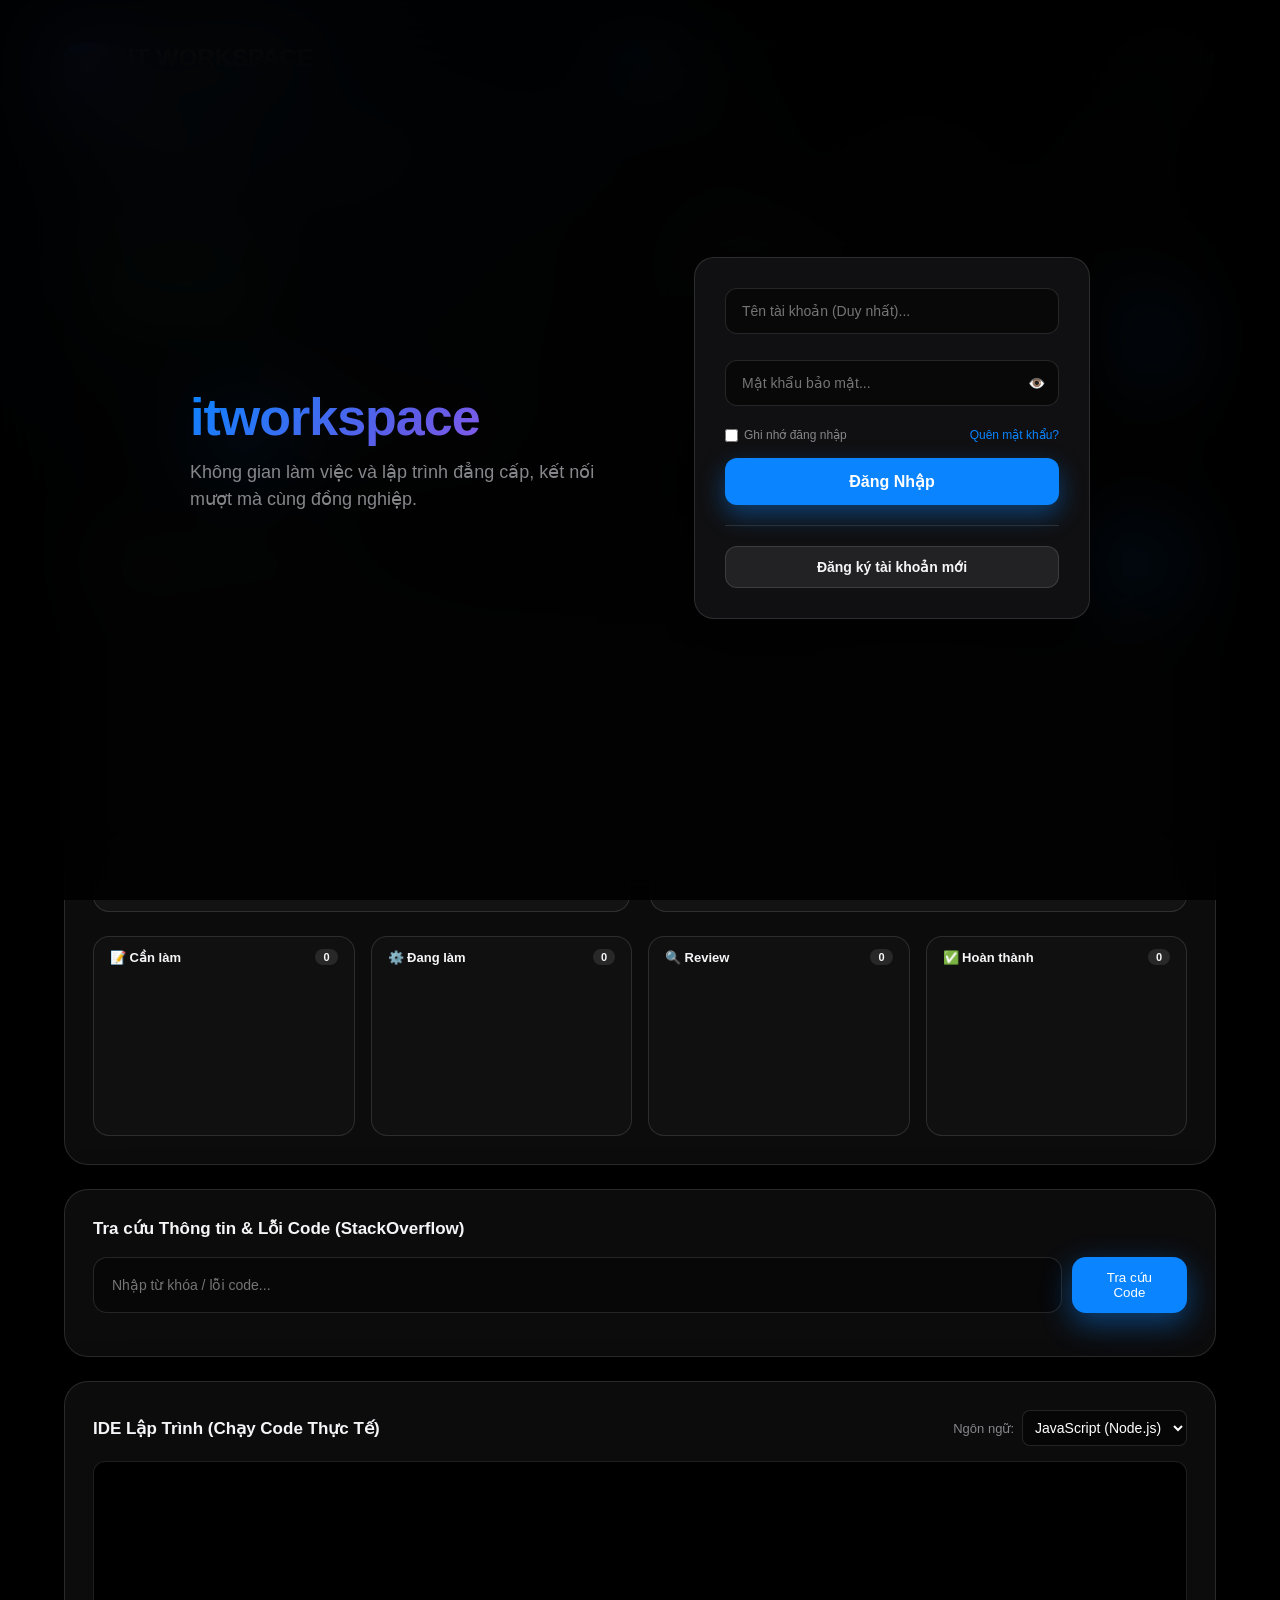
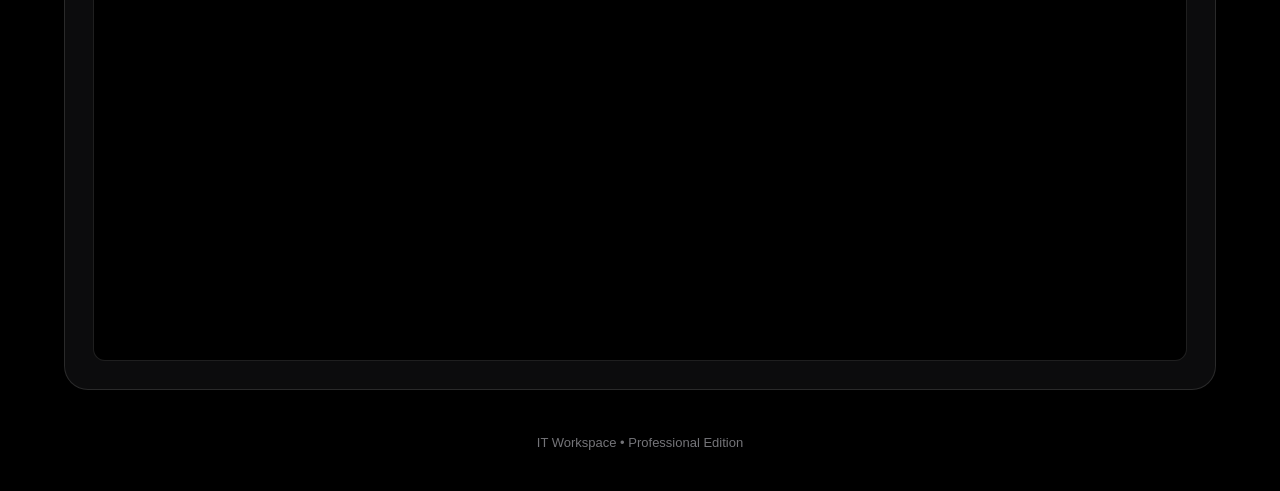
==== index.html @ 7660c0b0 "Add files via upload" ====
<!doctype html>
<html lang="vi">
  <head>
    <meta charset="UTF-8" />
    <meta name="viewport" content="width=device-width, initial-scale=1.0" />
    <title>IT Workspace | Professional Edition</title>
    <link rel="stylesheet" href="styles.css" />
  </head>
  <body id="pageBody">
    <!-- KHUNG THÔNG BÁO TOAST (TOÀN CỤC) -->
    <div id="toastContainer" class="toast-container"></div>

    <!-- MÀN HÌNH ĐĂNG NHẬP / ĐĂNG KÝ CHUYÊN NGHIỆP -->
    <div id="loginOverlay" class="login-overlay">
      <div class="fb-login-wrapper">
        <div class="fb-left-intro">
          <h1 class="fb-logo-text">itworkspace</h1>
          <p class="fb-intro-desc">
            Không gian làm việc và lập trình đẳng cấp, kết nối mượt mà cùng đồng
            nghiệp.
          </p>
        </div>

        <div class="fb-card card" id="authBox">
          <h2
            id="authTitle"
            style="
              text-align: center;
              margin-bottom: 20px;
              font-weight: 700;
              display: none;
            "
          >
            ĐĂNG KÝ TÀI KHOẢN MỚI
          </h2>

          <form
            onsubmit="
              event.preventDefault();
              handleAuth();
            "
          >
            <input
              type="text"
              id="authUsername"
              placeholder="Tên tài khoản (Duy nhất)..."
              class="fb-input"
              autocomplete="username"
              style="margin-bottom: 4px"
              oninput="validateAuthForm()"
              required
            />
            <div class="field-error" id="usernameError"></div>

            <div style="position: relative; margin-top: 8px">
              <input
                type="password"
                id="authPassword"
                placeholder="Mật khẩu bảo mật..."
                class="fb-input"
                autocomplete="current-password"
                oninput="validateAuthForm()"
                required
              />
              <span
                class="pw-toggle"
                id="pwToggleIcon"
                onclick="togglePasswordVisibility()"
                >👁️</span
              >
            </div>
            <div class="field-error" id="passwordError"></div>

            <div
              style="
                display: flex;
                justify-content: space-between;
                align-items: center;
                margin: 8px 0 16px;
                font-size: 12px;
              "
            >
              <label
                style="
                  display: flex;
                  align-items: center;
                  gap: 6px;
                  cursor: pointer;
                  color: var(--text-muted);
                "
              >
                <input
                  type="checkbox"
                  id="rememberMeCheckbox"
                  style="width: auto"
                />
                Ghi nhớ đăng nhập
              </label>
              <a
                href="#"
                onclick="
                  handleForgotPassword();
                  return false;
                "
                style="color: var(--accent); text-decoration: none"
                >Quên mật khẩu?</a
              >
            </div>

            <button
              type="submit"
              class="fb-btn-submit ripple-btn"
              id="authBtn"
              onclick="createRipple(event)"
            >
              <span id="authBtnText">Đăng Nhập</span>
              <span
                id="authBtnSpinner"
                class="btn-spinner"
                style="display: none"
              ></span>
            </button>
          </form>

          <p
            id="authError"
            style="
              color: #ff453a;
              font-size: 13px;
              text-align: center;
              margin-top: 12px;
              font-weight: 500;
              display: none;
            "
          ></p>

          <div class="fb-divider"></div>

          <div style="text-align: center">
            <button
              class="fb-btn-create"
              id="authSwitchBtn"
              type="button"
              onclick="toggleAuthMode()"
            >
              Đăng ký tài khoản mới
            </button>
          </div>
        </div>
      </div>
    </div>

    <div class="bg-glow glow-1"></div>
    <div class="bg-glow glow-2"></div>

    <div class="wrap">
      <header>
        <div class="brand">
          <div class="logo-icon"><span class="dot"></span></div>
          <div>
            <h1>IT WORKSPACE</h1>
            <span class="sub">Professional Suite</span>
          </div>
        </div>

        <!-- WIDGET HIỂN THỊ TÀI KHOẢN & AVATAR ĐỒNG BỘ -->
        <div class="user-account-widget" id="userAccountWidget">
          <div class="account-widget-trigger" onclick="toggleAccountDropdown()">
            <div id="headerAvatarDisplay" class="fb-header-avatar">👤</div>
            <div style="text-align: left">
              <div class="account-name-row" id="displayAccountName">
                <span>👤 --</span>
                <span class="online-dot" title="Đang hoạt động"></span>
              </div>
              <div
                style="font-size: 11px; color: #30d158"
                id="displayUsageTime"
              >
                ⏱️ Tổng: 0 phút
              </div>
            </div>
            <span class="dropdown-arrow">▾</span>
          </div>

          <div class="account-dropdown" id="accountDropdown">
            <button
              class="dropdown-item"
              type="button"
              onclick="triggerHeaderAvatarChange()"
            >
              🖼️ Đổi ảnh đại diện
            </button>
            <button
              class="dropdown-item logout"
              type="button"
              onclick="switchAccount()"
            >
              🚪 Đăng xuất
            </button>
          </div>

          <input
            type="file"
            id="headerAvatarInput"
            accept="image/*"
            style="display: none"
            onchange="handleAvatarFileSelected(event, 'header')"
          />
        </div>

        <!-- MODAL CẮT ẢNH ĐẠI DIỆN (Section 5) -->
        <div class="modal-overlay" id="avatarCropOverlay">
          <div
            class="card modal-box"
            style="max-width: 360px; text-align: center"
          >
            <div class="modal-header">
              <h2>✂️ Cắt ảnh đại diện</h2>
              <span class="modal-close" onclick="closeAvatarCropper()">✕</span>
            </div>
            <div class="crop-container" id="cropContainer">
              <img id="cropImage" alt="crop preview" draggable="false" />
            </div>
            <div style="margin: 16px 0">
              <label class="field-label">🔍 Thu phóng</label>
              <input
                type="range"
                id="cropZoomRange"
                min="100"
                max="300"
                value="100"
                oninput="updateCropTransform()"
              />
            </div>
            <div style="display: flex; gap: 10px">
              <button class="btn-primary" onclick="saveCroppedAvatar()">
                Lưu ảnh đại diện
              </button>
              <button class="btn-secondary" onclick="closeAvatarCropper()">
                Hủy
              </button>
            </div>
          </div>
        </div>

        <div class="clock" style="text-align: right">
          <div class="time" id="clockTime">--:--:--</div>
          <div class="date" id="clockDate">--</div>
        </div>
      </header>

      <nav class="nav-container">
        <div class="pill-indicator"></div>
        <button class="tab-btn active" data-tab="it">💻 Lập Trình & IDE</button>
        <button class="tab-btn" data-tab="cs">📚 Học Tập CS</button>
        <button class="tab-btn" data-tab="entertainment">
          🎵 Spotify & Giải Trí
        </button>
        <button class="tab-btn" data-tab="tools">🛠️ Tiện Ích</button>
        <button class="tab-btn" data-tab="chat">💬 Messenger</button>
        <button class="tab-btn" data-tab="settings">⚙️ Cài Đặt</button>
      </nav>

      <!-- TAB 1: LẬP TRÌNH & IDE -->
      <section class="panel active" id="panel-it">
        <div class="grid-2">
          <div class="card text-center">
            <h2>Đồng hồ Đếm ngược</h2>
            <div class="pomodoro-display" id="pomoTime">25:00</div>
            <div
              style="
                margin-bottom: 20px;
                display: flex;
                align-items: center;
                justify-content: center;
                gap: 10px;
              "
            >
              <label style="color: var(--text-muted); font-size: 14px"
                >Thời gian (phút):</label
              >
              <input
                type="number"
                id="pomoInput"
                value="25"
                min="1"
                max="120"
                onchange="applyPomoTime()"
                style="width: 70px; text-align: center"
              />
            </div>
            <div
              class="btn-group"
              style="justify-content: center; display: flex; gap: 10px"
            >
              <button class="btn-primary" onclick="startPomodoro()">
                Bắt đầu
              </button>
              <button class="btn-secondary" onclick="pausePomodoro()">
                Tạm dừng
              </button>
              <button class="btn-secondary" onclick="resetPomodoro()">
                Reset
              </button>
            </div>
          </div>

          <div class="card">
            <h2>Tạo Task nhanh</h2>
            <p
              style="
                font-size: 12px;
                color: var(--text-muted);
                margin-bottom: 12px;
              "
            >
              Gõ tên task rồi Enter để tạo nhanh. Bấm "Chi tiết" trên thẻ task ở
              bảng Kanban bên dưới để thêm mô tả, deadline, checklist, tag...
            </p>
            <div class="video-controls" style="margin-bottom: 0">
              <input
                type="text"
                id="todoInput"
                placeholder="Tên task mới rồi Enter..."
              />
              <button class="btn-primary" onclick="quickAddTask()">Tạo</button>
            </div>
          </div>
        </div>

        <!-- BẢNG QUẢN LÝ TASK / ĐỒ ÁN (KANBAN) -->
        <div class="card" id="taskBoardCard">
          <div
            style="
              display: flex;
              justify-content: space-between;
              align-items: center;
              flex-wrap: wrap;
              gap: 10px;
              margin-bottom: 20px;
            "
          >
            <h2 style="margin: 0">📋 Bảng Quản lý Task / Đồ án</h2>
            <button class="btn-primary" onclick="openTaskModal()">
              + Task Mới
            </button>
          </div>

          <!-- THỐNG KÊ NHANH -->
          <div class="task-stats-row" id="taskStatsRow"></div>

          <!-- BIỂU ĐỒ THỐNG KÊ -->
          <div class="task-charts-row">
            <div class="chart-box">
              <h3>Trạng thái Task</h3>
              <svg id="statusDonutChart" viewBox="0 0 160 160"></svg>
              <div id="donutLegend" class="chart-legend"></div>
            </div>
            <div class="chart-box">
              <h3>Task theo Độ ưu tiên</h3>
              <svg id="priorityBarChart" viewBox="0 0 260 160"></svg>
            </div>
          </div>

          <!-- 4 CỘT KANBAN -->
          <div class="kanban-board" id="kanbanBoard">
            <div class="kanban-column" data-status="todo">
              <div class="kanban-col-header">
                <span>📝 Cần làm</span>
                <span class="kanban-count" id="count-todo">0</span>
              </div>
              <div
                class="kanban-col-body"
                id="col-todo"
                ondragover="handleColDragOver(event)"
                ondrop="handleColDrop(event, 'todo')"
              ></div>
            </div>
            <div class="kanban-column" data-status="doing">
              <div class="kanban-col-header">
                <span>⚙️ Đang làm</span>
                <span class="kanban-count" id="count-doing">0</span>
              </div>
              <div
                class="kanban-col-body"
                id="col-doing"
                ondragover="handleColDragOver(event)"
                ondrop="handleColDrop(event, 'doing')"
              ></div>
            </div>
            <div class="kanban-column" data-status="review">
              <div class="kanban-col-header">
                <span>🔍 Review</span>
                <span class="kanban-count" id="count-review">0</span>
              </div>
              <div
                class="kanban-col-body"
                id="col-review"
                ondragover="handleColDragOver(event)"
                ondrop="handleColDrop(event, 'review')"
              ></div>
            </div>
            <div class="kanban-column" data-status="done">
              <div class="kanban-col-header">
                <span>✅ Hoàn thành</span>
                <span class="kanban-count" id="count-done">0</span>
              </div>
              <div
                class="kanban-col-body"
                id="col-done"
                ondragover="handleColDragOver(event)"
                ondrop="handleColDrop(event, 'done')"
              ></div>
            </div>
          </div>
        </div>

        <!-- MODAL TẠO / SỬA TASK -->
        <div class="modal-overlay" id="taskModalOverlay">
          <div class="card modal-box">
            <div class="modal-header">
              <h2 id="taskModalTitle">Task Mới</h2>
              <span class="modal-close" onclick="closeTaskModal()">✕</span>
            </div>
            <input type="hidden" id="taskFormId" />

            <div class="grid-2">
              <div>
                <label class="field-label">Tên task</label>
                <input
                  type="text"
                  id="taskFormName"
                  placeholder="Ví dụ: Làm giao diện Login"
                />
              </div>
              <div>
                <label class="field-label">Môn học</label>
                <input
                  type="text"
                  id="taskFormSubject"
                  placeholder="Ví dụ: Lập trình Web"
                />
              </div>
            </div>

            <label class="field-label" style="margin-top: 14px">Mô tả</label>
            <textarea
              id="taskFormDesc"
              style="height: 70px"
              placeholder="Mô tả ngắn gọn nội dung task..."
            ></textarea>

            <div class="grid-2" style="margin-top: 14px">
              <div>
                <label class="field-label">Deadline</label>
                <input type="datetime-local" id="taskFormDeadline" />
              </div>
              <div>
                <label class="field-label">Mức độ ưu tiên</label>
                <select id="taskFormPriority">
                  <option value="Low">🟢 Low</option>
                  <option value="Medium" selected>🟡 Medium</option>
                  <option value="High">🟠 High</option>
                  <option value="Critical">🔴 Critical</option>
                </select>
              </div>
            </div>

            <div class="grid-2" style="margin-top: 14px">
              <div>
                <label class="field-label">Màu riêng</label>
                <input
                  type="color"
                  id="taskFormColor"
                  value="#0a84ff"
                  style="height: 45px; padding: 4px; cursor: pointer"
                />
              </div>
              <div>
                <label class="field-label">Icon riêng</label>
                <input
                  type="text"
                  id="taskFormIcon"
                  placeholder="Emoji, ví dụ 💻"
                  maxlength="4"
                  value="📌"
                />
              </div>
            </div>

            <label class="field-label" style="margin-top: 14px; display: block"
              >Tag</label
            >
            <div class="tag-picker" id="tagPicker">
              <label><input type="checkbox" value="HTML" /> HTML</label>
              <label><input type="checkbox" value="CSS" /> CSS</label>
              <label
                ><input type="checkbox" value="JavaScript" /> JavaScript</label
              >
              <label><input type="checkbox" value="C++" /> C++</label>
              <label><input type="checkbox" value="Python" /> Python</label>
              <label><input type="checkbox" value="Java" /> Java</label>
              <label><input type="checkbox" value="SQL" /> SQL</label>
              <label><input type="checkbox" value="AI" /> AI</label>
              <label><input type="checkbox" value="Web" /> Web</label>
              <label><input type="checkbox" value="Backend" /> Backend</label>
              <label><input type="checkbox" value="Frontend" /> Frontend</label>
              <label><input type="checkbox" value="Database" /> Database</label>
            </div>

            <label class="field-label" style="margin-top: 14px; display: block"
              >Checklist</label
            >
            <div class="video-controls" style="margin-bottom: 8px">
              <input
                type="text"
                id="checklistItemInput"
                placeholder="Thêm mục checklist rồi Enter..."
                onkeydown="
                  if (event.key === 'Enter') {
                    event.preventDefault();
                    addChecklistItemToForm();
                  }
                "
              />
              <button
                type="button"
                class="btn-secondary"
                onclick="addChecklistItemToForm()"
              >
                Thêm
              </button>
            </div>
            <ul class="checklist-list" id="taskFormChecklist"></ul>

            <div class="grid-2" style="margin-top: 14px">
              <div>
                <label class="field-label">Link GitHub</label>
                <input
                  type="text"
                  id="taskFormGithub"
                  placeholder="https://github.com/..."
                />
              </div>
              <div>
                <label class="field-label">Link Figma</label>
                <input
                  type="text"
                  id="taskFormFigma"
                  placeholder="https://figma.com/..."
                />
              </div>
            </div>

            <label class="field-label" style="margin-top: 14px"
              >Link Docs</label
            >
            <input
              type="text"
              id="taskFormDocs"
              placeholder="https://docs.google.com/..."
            />

            <label class="field-label" style="margin-top: 14px">Ghi chú</label>
            <textarea
              id="taskFormNotes"
              style="height: 60px"
              placeholder="Ghi chú thêm..."
            ></textarea>

            <div style="display: flex; gap: 10px; margin-top: 20px">
              <button class="btn-primary" onclick="saveTaskFromModal()">
                Lưu Task
              </button>
              <button class="btn-secondary" onclick="closeTaskModal()">
                Hủy
              </button>
            </div>
          </div>
        </div>

        <!-- MODAL CHI TIẾT TASK -->
        <div class="modal-overlay" id="taskDetailOverlay">
          <div class="card modal-box" id="taskDetailBox"></div>
        </div>

        <div class="card">
          <h2>Tra cứu Thông tin & Lỗi Code (StackOverflow)</h2>
          <div class="video-controls">
            <input
              type="text"
              id="devInput"
              placeholder="Nhập từ khóa / lỗi code..."
            />
            <button class="btn-primary" onclick="searchDev()">
              Tra cứu Code
            </button>
          </div>
          <div
            id="codeResult"
            class="dict-result"
            style="display: none; max-height: 350px; overflow-y: auto"
          ></div>
        </div>

        <div class="card">
          <div
            style="
              display: flex;
              justify-content: space-between;
              align-items: center;
              margin-bottom: 15px;
              flex-wrap: wrap;
              gap: 10px;
            "
          >
            <h2 style="margin: 0">IDE Lập Trình (Chạy Code Thực Tế)</h2>
            <div style="display: flex; gap: 8px; align-items: center">
              <label style="font-size: 13px; color: var(--text-muted)"
                >Ngôn ngữ:</label
              >
              <select
                id="langSelect"
                onchange="switchCompilerLanguage()"
                style="
                  width: auto;
                  background: rgba(0, 0, 0, 0.5);
                  padding: 8px;
                  border-radius: 8px;
                  color: white;
                  border: 1px solid var(--apple-glass-border);
                "
              >
                <option value="cpp">C++</option>
                <option value="python">Python</option>
                <option value="java">Java</option>
                <option value="nodejs" selected>JavaScript (Node.js)</option>
              </select>
            </div>
          </div>

          <div
            style="
              border-radius: 12px;
              overflow: hidden;
              border: 1px solid var(--apple-glass-border);
              height: 500px;
              background: #000;
            "
          >
            <iframe
              id="compilerIframe"
              src="https://onecompiler.com/embed/nodejs?theme=dark"
              width="100%"
              height="100%"
              frameborder="0"
            ></iframe>
          </div>
        </div>
      </section>

      <!-- TAB MỚI: HỌC TẬP CS (Section 2-3 của prompt) -->
      <section class="panel" id="panel-cs">
        <div class="card">
          <h2>📚 Học Tập Computer Science</h2>
          <p
            style="
              font-size: 12px;
              color: var(--text-muted);
              margin-bottom: 16px;
            "
          >
            Chọn một môn học bên dưới. Môn <b>Đại số tuyến tính</b> đã có đầy đủ
            lý thuyết, công thức, ví dụ, bài tập và máy tính tương tác; các môn
            còn lại đang được xây dựng dần trong các bản cập nhật tiếp theo.
          </p>
          <div class="cs-subject-grid">
            <div
              class="cs-subject-card active"
              data-subject="linalg"
              onclick="switchCsSubject('linalg')"
            >
              <div class="cs-subject-icon">📐</div>
              <div class="cs-subject-name">Đại số tuyến tính</div>
              <div class="cs-subject-status ready">✅ Đã có nội dung</div>
            </div>
            <div
              class="cs-subject-card"
              data-subject="dsa"
              onclick="switchCsSubject('dsa')"
            >
              <div class="cs-subject-icon">🌳</div>
              <div class="cs-subject-name">
                Cấu trúc dữ liệu &amp; Giải thuật
              </div>
              <div class="cs-subject-status">✅ Đã có nội dung</div>
            </div>
            <div
              class="cs-subject-card"
              data-subject="web"
              onclick="switchCsSubject('web')"
            >
              <div class="cs-subject-icon">🌐</div>
              <div class="cs-subject-name">Ứng dụng Web</div>
              <div class="cs-subject-status">✅ Đã có nội dung</div>
            </div>
            <div
              class="cs-subject-card"
              data-subject="network"
              onclick="switchCsSubject('network')"
            >
              <div class="cs-subject-icon">📡</div>
              <div class="cs-subject-name">Mạng máy tính</div>
              <div class="cs-subject-status">✅ Đã có nội dung</div>
            </div>
            <div
              class="cs-subject-card"
              data-subject="database"
              onclick="switchCsSubject('database')"
            >
              <div class="cs-subject-icon">🗄️</div>
              <div class="cs-subject-name">Cơ sở dữ liệu</div>
              <div class="cs-subject-status">🔜 Sắp ra mắt</div>
            </div>
            <div
              class="cs-subject-card"
              data-subject="oop"
              onclick="switchCsSubject('oop')"
            >
              <div class="cs-subject-icon">🧩</div>
              <div class="cs-subject-name">Lập trình hướng đối tượng</div>
              <div class="cs-subject-status">🔜 Sắp ra mắt</div>
            </div>
            <div
              class="cs-subject-card"
              data-subject="discrete"
              onclick="switchCsSubject('discrete')"
            >
              <div class="cs-subject-icon">🔢</div>
              <div class="cs-subject-name">Toán rời rạc</div>
              <div class="cs-subject-status">🔜 Sắp ra mắt</div>
            </div>
            <div
              class="cs-subject-card"
              data-subject="os"
              onclick="switchCsSubject('os')"
            >
              <div class="cs-subject-icon">🖥️</div>
              <div class="cs-subject-name">Hệ điều hành</div>
              <div class="cs-subject-status">🔜 Sắp ra mắt</div>
            </div>
            <div
              class="cs-subject-card"
              data-subject="architecture"
              onclick="switchCsSubject('architecture')"
            >
              <div class="cs-subject-icon">⚙️</div>
              <div class="cs-subject-name">Kiến trúc máy tính</div>
              <div class="cs-subject-status">🔜 Sắp ra mắt</div>
            </div>
            <div
              class="cs-subject-card"
              data-subject="ai"
              onclick="switchCsSubject('ai')"
            >
              <div class="cs-subject-icon">🤖</div>
              <div class="cs-subject-name">Trí tuệ nhân tạo</div>
              <div class="cs-subject-status">🔜 Sắp ra mắt</div>
            </div>
          </div>
        </div>

        <!-- ================= ĐẠI SỐ TUYẾN TÍNH (đầy đủ nội dung) ================= -->
        <div id="cs-linalg" class="cs-subject-panel active">
          <div class="card">
            <h2>📐 Đại số tuyến tính — Lý thuyết &amp; Bài tập</h2>

            <details class="cs-topic" open>
              <summary>1️⃣ Ma trận (Matrix)</summary>
              <div class="cs-topic-body">
                <p>
                  <b>Lý thuyết:</b> Ma trận là một bảng số chữ nhật gồm m dòng
                  và n cột, ký hiệu A = [aᵢⱼ] kích thước m×n. Các loại đặc biệt:
                  ma trận vuông (m=n), ma trận không, ma trận đơn vị I (đường
                  chéo chính là 1, còn lại 0), ma trận chuyển vị Aᵀ (đổi dòng
                  thành cột).
                </p>
                <p>
                  <b>Công thức:</b> <span class="cs-formula">(Aᵀ)ᵢⱼ = Aⱼᵢ</span>
                </p>
                <p>
                  <b>Ví dụ minh họa:</b> Với A =
                  <span class="cs-formula">[[1,2,3],[4,5,6]]</span> (2×3), ta có
                  Aᵀ = <span class="cs-formula">[[1,4],[2,5],[3,6]]</span>
                  (3×2).
                </p>
                <p>
                  <b>Bài tập mẫu:</b> Tìm chuyển vị của B = [[2,0],[1,3],[5,7]].
                </p>
                <details class="cs-answer">
                  <summary>Xem đáp án</summary>
                  <p>Bᵀ = [[2,1,5],[0,3,7]]</p>
                </details>
                <p><b>Bài tập tự luyện:</b></p>
                <p>
                  1. Cho ma trận C = [[3,1],[2,4]]. Tìm Cᵀ và cho biết C có phải
                  ma trận vuông không?
                </p>
                <p>
                  2. Cho D = [[1,2],[3,4],[5,6]] (3×2). Tìm Dᵀ và cho biết kích
                  thước của Dᵀ.
                </p>
                <p>
                  3. Tính A + Aᵀ với A = [[2,3],[1,4]]. Ma trận kết quả có tính
                  chất đối xứng không?
                </p>
              </div>
            </details>

            <details class="cs-topic">
              <summary>2️⃣ Định thức (Determinant)</summary>
              <div class="cs-topic-body">
                <p>
                  <b>Lý thuyết:</b> Định thức chỉ tồn tại với ma trận vuông, cho
                  biết ma trận có khả nghịch hay không (det ≠ 0 thì khả nghịch).
                </p>
                <p>
                  <b>Công thức 2×2:</b>
                  <span class="cs-formula">det([[a,b],[c,d]]) = ad − bc</span>
                </p>
                <p>
                  <b>Công thức 3×3 (Quy tắc Sarrus):</b>
                  <span class="cs-formula"
                    >det = a(ei − fh) − b(di − fg) + c(dh − eg)</span
                  >
                  với ma trận [[a,b,c],[d,e,f],[g,h,i]]
                </p>
                <p>
                  <b>Ví dụ minh họa:</b> A = [[2,1],[3,4]] ⟹ det(A) = 2×4 − 1×3
                  = 5.
                </p>
                <p><b>Bài tập mẫu:</b> Tính det([[1,2],[3,4]]).</p>
                <details class="cs-answer">
                  <summary>Xem đáp án</summary>
                  <p>det = 1×4 − 2×3 = −2</p>
                </details>
                <p><b>Bài tập tự luyện:</b></p>
                <p>
                  1. Tính det([[2,0,1],[1,3,2],[0,1,4]]) bằng quy tắc Sarrus
                  (hoặc dùng máy tính bên dưới để kiểm tra kết quả).
                </p>
                <p>
                  2. Tính det([[5,2],[3,1]]) và cho biết ma trận này có khả
                  nghịch không.
                </p>
                <p>
                  3. Tính det([[1,0,0],[0,2,0],[0,0,3]]) — có nhận xét gì về
                  định thức của ma trận đường chéo?
                </p>
              </div>
            </details>

            <details class="cs-topic">
              <summary>3️⃣ Ma trận nghịch đảo (Inverse Matrix)</summary>
              <div class="cs-topic-body">
                <p>
                  <b>Lý thuyết:</b> Ma trận vuông A khả nghịch khi det(A) ≠ 0.
                  Ma trận nghịch đảo A⁻¹ thỏa A×A⁻¹ = I.
                </p>
                <p>
                  <b>Công thức 2×2:</b>
                  <span class="cs-formula"
                    >A⁻¹ = 1/det(A) × [[d,−b],[−c,a]]</span
                  >
                  với A = [[a,b],[c,d]]
                </p>
                <p>
                  <b>Ví dụ minh họa:</b> A = [[2,1],[1,1]] có det = 1 ⟹ A⁻¹ =
                  [[1,−1],[−1,2]].
                </p>
                <p><b>Bài tập mẫu:</b> Tìm nghịch đảo của [[3,2],[1,1]].</p>
                <details class="cs-answer">
                  <summary>Xem đáp án</summary>
                  <p>det = 1 ⟹ Nghịch đảo = [[1,−2],[−1,3]]</p>
                </details>
                <p><b>Bài tập tự luyện:</b></p>
                <p>
                  1. Tìm ma trận nghịch đảo của [[4,7],[2,6]] và kiểm tra lại
                  bằng máy tính bên dưới.
                </p>
                <p>2. Ma trận [[2,4],[1,2]] có nghịch đảo không? Vì sao?</p>
                <p>
                  3. Tìm nghịch đảo của ma trận đơn vị I = [[1,0],[0,1]]. Kết
                  quả có gì đặc biệt?
                </p>
              </div>
            </details>

            <details class="cs-topic">
              <summary>4️⃣ Hệ phương trình tuyến tính</summary>
              <div class="cs-topic-body">
                <p>
                  <b>Lý thuyết:</b> Hệ phương trình tuyến tính có thể viết dưới
                  dạng ma trận Ax = b. Giải bằng phương pháp khử Gauss (đưa về
                  dạng tam giác trên) hoặc quy tắc Cramer (dùng định thức, chỉ
                  áp dụng khi det(A) ≠ 0).
                </p>
                <p>
                  <b>Công thức Cramer:</b>
                  <span class="cs-formula">xᵢ = det(Aᵢ) / det(A)</span>, với Aᵢ
                  là A thay cột i bằng b.
                </p>
                <p>
                  <b>Ví dụ minh họa:</b> Hệ 2x + y = 5 và x + 3y = 10 ⟹ A =
                  [[2,1],[1,3]], b = [5,10]. Giải Gauss cho x = 1, y = 3.
                </p>
                <p><b>Bài tập mẫu:</b> Giải hệ: x + y = 4 và 2x − y = 2.</p>
                <details class="cs-answer">
                  <summary>Xem đáp án</summary>
                  <p>Cộng 2 phương trình: 3x = 6 ⟹ x = 2, y = 2</p>
                </details>
                <p><b>Bài tập tự luyện:</b></p>
                <p>
                  1. Giải hệ 3 ẩn: x+y+z=6, 2y+5z=−4, 2x+5y−z=27 bằng máy tính
                  "Giải Ax=b" bên dưới.
                </p>
                <p>
                  2. Giải hệ: 3x + 2y = 12 và x − y = 1 bằng phương pháp thế
                  hoặc khử Gauss.
                </p>
                <p>
                  3. Hệ x + y = 2 và 2x + 2y = 4 có bao nhiêu nghiệm? Giải thích
                  vì sao (gợi ý: 2 phương trình có tỉ lệ với nhau).
                </p>
              </div>
            </details>

            <details class="cs-topic">
              <summary>5️⃣ Vector</summary>
              <div class="cs-topic-body">
                <p>
                  <b>Lý thuyết:</b> Vector là đại lượng có hướng và độ lớn, biểu
                  diễn dưới dạng bộ số (v₁, v₂, ..., vₙ).
                </p>
                <p>
                  <b>Công thức độ dài:</b>
                  <span class="cs-formula">|v| = √(v₁² + v₂² + ... + vₙ²)</span
                  ><br />
                  <b>Tích vô hướng:</b>
                  <span class="cs-formula">u·v = u₁v₁ + u₂v₂ + ... + uₙvₙ</span>
                </p>
                <p>
                  <b>Ví dụ minh họa:</b> v = (3, 4) ⟹ |v| = √(9+16) = 5. Với u =
                  (1,2), v = (3,4) ⟹ u·v = 1×3 + 2×4 = 11.
                </p>
                <p><b>Bài tập mẫu:</b> Tính độ dài của vector (6, 8).</p>
                <details class="cs-answer">
                  <summary>Xem đáp án</summary>
                  <p>√(36+64) = √100 = 10</p>
                </details>
                <p><b>Bài tập tự luyện:</b></p>
                <p>
                  1. Tính tích vô hướng của u=(2,−1,3) và v=(4,0,−2). Hai vector
                  này có vuông góc không?
                </p>
                <p>2. Tính độ dài của vector v=(1,2,2).</p>
                <p>
                  3. Cho a=(3,4) và b=(1,2). Tính a+b, a−b và độ dài của mỗi
                  vector.
                </p>
              </div>
            </details>

            <details class="cs-topic">
              <summary>6️⃣ Không gian vector (Vector Space)</summary>
              <div class="cs-topic-body">
                <p>
                  <b>Lý thuyết:</b> Không gian vector V là tập hợp các vector
                  đóng kín với phép cộng và phép nhân vô hướng, thỏa 8 tiên đề
                  (giao hoán, kết hợp, phần tử trung hòa, phần tử đối, phân
                  phối...). Một <b>cơ sở (basis)</b> là tập vector độc lập tuyến
                  tính sinh ra toàn bộ không gian; số vector trong cơ sở là
                  <b>số chiều (dimension)</b>.
                </p>
                <p>
                  <b>Ví dụ minh họa:</b> Không gian R² có cơ sở chuẩn {(1,0),
                  (0,1)} ⟹ dim(R²) = 2. Mọi vector (x,y) đều viết được thành
                  x(1,0) + y(0,1).
                </p>
                <p>
                  <b>Bài tập mẫu:</b> Cơ sở chuẩn của R³ gồm những vector nào?
                </p>
                <details class="cs-answer">
                  <summary>Xem đáp án</summary>
                  <p>{(1,0,0), (0,1,0), (0,0,1)} — dim(R³) = 3</p>
                </details>
                <p><b>Bài tập tự luyện:</b></p>
                <p>
                  1. Hai vector (1,2) và (2,4) có độc lập tuyến tính không? Vì
                  sao?
                </p>
                <p>
                  2. Ba vector (1,0), (0,1), (1,1) trong R² — có phải là một cơ
                  sở không? Vì sao?
                </p>
                <p>
                  3. Không gian sinh bởi vector (2,4,6) và (1,2,3) có số chiều
                  bằng bao nhiêu?
                </p>
              </div>
            </details>

            <details class="cs-topic">
              <summary>7️⃣ Trị riêng (Eigenvalues)</summary>
              <div class="cs-topic-body">
                <p>
                  <b>Lý thuyết:</b> Trị riêng λ của ma trận vuông A thỏa phương
                  trình đặc trưng det(A − λI) = 0.
                </p>
                <p>
                  <b>Công thức 2×2:</b> Với A=[[a,b],[c,d]], phương trình đặc
                  trưng là
                  <span class="cs-formula">λ² − (a+d)λ + (ad−bc) = 0</span>.
                </p>
                <p>
                  <b>Ví dụ minh họa:</b> A = [[4,1],[2,3]] ⟹ λ² − 7λ + 10 = 0 ⟹
                  λ = 5 hoặc λ = 2.
                </p>
                <p><b>Bài tập mẫu:</b> Tìm trị riêng của [[2,0],[0,3]].</p>
                <details class="cs-answer">
                  <summary>Xem đáp án</summary>
                  <p>Ma trận đường chéo ⟹ λ₁ = 2, λ₂ = 3</p>
                </details>
                <p><b>Bài tập tự luyện:</b></p>
                <p>1. Tìm trị riêng của [[1,2],[2,1]].</p>
                <p>
                  2. Tìm trị riêng của [[3,0],[0,5]] và giải thích vì sao ma
                  trận đường chéo luôn có trị riêng là các phần tử trên đường
                  chéo.
                </p>
                <p>3. Tìm trị riêng của [[0,1],[−2,−3]].</p>
              </div>
            </details>

            <details class="cs-topic">
              <summary>8️⃣ Vector riêng (Eigenvectors)</summary>
              <div class="cs-topic-body">
                <p>
                  <b>Lý thuyết:</b> Ứng với mỗi trị riêng λ, vector riêng v
                  (v≠0) thỏa (A − λI)v = 0.
                </p>
                <p>
                  <b>Ví dụ minh họa:</b> Với A=[[4,1],[2,3]], λ=5 ⟹ (A−5I)v=0 ⟹
                  [[−1,1],[2,−2]]v=0 ⟹ v = (1,1) (hoặc bội số).
                </p>
                <p>
                  <b>Bài tập mẫu:</b> Với A=[[4,1],[2,3]], λ=2, tìm vector riêng
                  tương ứng.
                </p>
                <details class="cs-answer">
                  <summary>Xem đáp án</summary>
                  <p>(A−2I)v=0 ⟹ [[2,1],[2,1]]v=0 ⟹ v = (1,−2)</p>
                </details>
                <p><b>Bài tập tự luyện:</b></p>
                <p>1. Tìm vector riêng của [[2,0],[0,3]] ứng với λ=2 và λ=3.</p>
                <p>
                  2. Với A=[[1,2],[2,1]] và λ=3 (đã tìm ở bài trị riêng), tìm
                  vector riêng tương ứng.
                </p>
                <p>
                  3. Vì sao vector riêng luôn có thể nhân với một hằng số bất kỳ
                  mà vẫn là vector riêng hợp lệ?
                </p>
              </div>
            </details>
          </div>

          <!-- MÁY TÍNH ĐẠI SỐ TUYẾN TÍNH -->
          <div class="card">
            <h2>🧮 Máy Tính Đại Số Tuyến Tính</h2>
            <div class="linalg-op-tabs">
              <button
                class="linalg-op-btn active"
                data-op="add"
                onclick="switchLinalgOp('add')"
              >
                A + B
              </button>
              <button
                class="linalg-op-btn"
                data-op="sub"
                onclick="switchLinalgOp('sub')"
              >
                A − B
              </button>
              <button
                class="linalg-op-btn"
                data-op="mul"
                onclick="switchLinalgOp('mul')"
              >
                A × B
              </button>
              <button
                class="linalg-op-btn"
                data-op="det"
                onclick="switchLinalgOp('det')"
              >
                det(A)
              </button>
              <button
                class="linalg-op-btn"
                data-op="inv"
                onclick="switchLinalgOp('inv')"
              >
                A⁻¹
              </button>
              <button
                class="linalg-op-btn"
                data-op="solve"
                onclick="switchLinalgOp('solve')"
              >
                Giải Ax = b
              </button>
            </div>

            <div class="grid-2" style="margin-top: 18px">
              <div>
                <label class="field-label">Ma trận A — Kích thước</label>
                <div
                  style="
                    display: flex;
                    gap: 8px;
                    align-items: center;
                    margin-bottom: 10px;
                  "
                >
                  <input
                    type="number"
                    id="matARows"
                    value="2"
                    min="1"
                    max="6"
                    style="width: 70px"
                    onchange="renderMatrixGrid('A')"
                  />
                  <span>×</span>
                  <input
                    type="number"
                    id="matACols"
                    value="2"
                    min="1"
                    max="6"
                    style="width: 70px"
                    onchange="renderMatrixGrid('A')"
                  />
                </div>
                <div id="matAGrid" class="matrix-grid"></div>
              </div>

              <div id="matBWrapper">
                <label class="field-label">Ma trận B — Kích thước</label>
                <div
                  style="
                    display: flex;
                    gap: 8px;
                    align-items: center;
                    margin-bottom: 10px;
                  "
                >
                  <input
                    type="number"
                    id="matBRows"
                    value="2"
                    min="1"
                    max="6"
                    style="width: 70px"
                    onchange="renderMatrixGrid('B')"
                  />
                  <span>×</span>
                  <input
                    type="number"
                    id="matBCols"
                    value="2"
                    min="1"
                    max="6"
                    style="width: 70px"
                    onchange="renderMatrixGrid('B')"
                  />
                </div>
                <div id="matBGrid" class="matrix-grid"></div>
              </div>

              <div id="vecBWrapper" style="display: none">
                <label class="field-label"
                  >Vector b (vế phải hệ phương trình, {rows(A)}×1)</label
                >
                <div id="vecBGrid" class="matrix-grid"></div>
              </div>
            </div>

            <button
              class="btn-primary"
              style="margin-top: 18px"
              onclick="computeLinalg()"
            >
              Tính
            </button>
            <div
              id="linalgResult"
              class="dict-result"
              style="display: none; margin-top: 16px"
            ></div>
          </div>
        </div>

        <!-- ================= CÁC MÔN CÒN LẠI: SẮP RA MẮT ================= -->
        <div id="cs-dsa" class="cs-subject-panel">
          <div class="card">
            <h2>🌳 Cấu Trúc Dữ Liệu</h2>

            <details class="cs-topic" open>
              <summary>1️⃣ Array (Mảng)</summary>
              <div class="cs-topic-body">
                <p>
                  <b>Định nghĩa:</b> Mảng là một dãy các phần tử cùng kiểu dữ
                  liệu, được lưu liên tiếp trong bộ nhớ và truy cập trực tiếp
                  qua chỉ số (index), bắt đầu từ 0.
                </p>
                <svg viewBox="0 0 320 90" class="ds-svg">
                  <g style="font-family: monospace; font-size: 12px">
                    <rect
                      x="10"
                      y="20"
                      width="60"
                      height="40"
                      fill="none"
                      style="stroke: var(--accent); stroke-width: 2"
                    />
                    <rect
                      x="70"
                      y="20"
                      width="60"
                      height="40"
                      fill="none"
                      style="stroke: var(--accent); stroke-width: 2"
                    />
                    <rect
                      x="130"
                      y="20"
                      width="60"
                      height="40"
                      fill="none"
                      style="stroke: var(--accent); stroke-width: 2"
                    />
                    <rect
                      x="190"
                      y="20"
                      width="60"
                      height="40"
                      fill="none"
                      style="stroke: var(--accent); stroke-width: 2"
                    />
                    <rect
                      x="250"
                      y="20"
                      width="60"
                      height="40"
                      fill="none"
                      style="stroke: var(--accent); stroke-width: 2"
                    />
                    <text
                      x="40"
                      y="45"
                      text-anchor="middle"
                      fill="var(--text-main)"
                    >
                      12
                    </text>
                    <text
                      x="100"
                      y="45"
                      text-anchor="middle"
                      fill="var(--text-main)"
                    >
                      7
                    </text>
                    <text
                      x="160"
                      y="45"
                      text-anchor="middle"
                      fill="var(--text-main)"
                    >
                      9
                    </text>
                    <text
                      x="220"
                      y="45"
                      text-anchor="middle"
                      fill="var(--text-main)"
                    >
                      4
                    </text>
                    <text
                      x="280"
                      y="45"
                      text-anchor="middle"
                      fill="var(--text-main)"
                    >
                      21
                    </text>
                    <text
                      x="40"
                      y="75"
                      text-anchor="middle"
                      fill="var(--text-muted)"
                    >
                      [0]
                    </text>
                    <text
                      x="100"
                      y="75"
                      text-anchor="middle"
                      fill="var(--text-muted)"
                    >
                      [1]
                    </text>
                    <text
                      x="160"
                      y="75"
                      text-anchor="middle"
                      fill="var(--text-muted)"
                    >
                      [2]
                    </text>
                    <text
                      x="220"
                      y="75"
                      text-anchor="middle"
                      fill="var(--text-muted)"
                    >
                      [3]
                    </text>
                    <text
                      x="280"
                      y="75"
                      text-anchor="middle"
                      fill="var(--text-muted)"
                    >
                      [4]
                    </text>
                  </g>
                </svg>
                <table class="bigo-table">
                  <tr>
                    <th></th>
                    <th>Truy cập</th>
                    <th>Tìm kiếm</th>
                    <th>Chèn</th>
                    <th>Xóa</th>
                  </tr>
                  <tr>
                    <td>Trung bình / Tệ nhất</td>
                    <td>O(1)</td>
                    <td>O(n)</td>
                    <td>O(n)</td>
                    <td>O(n)</td>
                  </tr>
                </table>
                <div class="code-tabs">
                  <div class="code-tab-buttons">
                    <button
                      class="code-tab-btn active"
                      onclick="switchCodeTab(this, 'code-arr-cpp')"
                    >
                      C++
                    </button>
                    <button
                      class="code-tab-btn"
                      onclick="switchCodeTab(this, 'code-arr-java')"
                    >
                      Java
                    </button>
                    <button
                      class="code-tab-btn"
                      onclick="switchCodeTab(this, 'code-arr-py')"
                    >
                      Python
                    </button>
                  </div>
                  <pre
                    class="code-block active"
                    id="code-arr-cpp"
                  ><code>int arr[5] = {12, 7, 9, 4, 21};
for (int i = 0; i &lt; 5; i++) {
    cout &lt;&lt; arr[i] &lt;&lt; " ";
}</code></pre>
                  <pre
                    class="code-block"
                    id="code-arr-java"
                  ><code>int[] arr = {12, 7, 9, 4, 21};
for (int i = 0; i &lt; arr.length; i++) {
    System.out.print(arr[i] + " ");
}</code></pre>
                  <pre
                    class="code-block"
                    id="code-arr-py"
                  ><code>arr = [12, 7, 9, 4, 21]
for x in arr:
    print(x, end=" ")</code></pre>
                </div>
                <p>
                  <b>Ví dụ thực tế:</b> Lưu điểm số của một lớp học, lưu pixel
                  của một tấm ảnh, bảng xếp hạng game.
                </p>
                <p>
                  <b>Bài tập mẫu:</b> Tìm phần tử lớn nhất trong mảng [12, 7, 9,
                  4, 21].
                </p>
                <details class="cs-answer">
                  <summary>Xem đáp án</summary>
                  <p>Phần tử lớn nhất là 21 (tại chỉ số 4).</p>
                </details>
                <p><b>Bài tập tự luyện:</b></p>
                <p>
                  1. Viết thuật toán tìm phần tử nhỏ nhất trong mảng [8, 3, 15,
                  6, 2].
                </p>
                <p>2. Đảo ngược mảng [1, 2, 3, 4, 5] mà không dùng mảng phụ.</p>
                <p>
                  3. Tính tổng và trung bình cộng của mảng [10, 20, 30, 40].
                </p>
              </div>
            </details>

            <details class="cs-topic">
              <summary>2️⃣ Linked List (Danh sách liên kết)</summary>
              <div class="cs-topic-body">
                <p>
                  <b>Định nghĩa:</b> Gồm các node liên kết với nhau, mỗi node
                  chứa dữ liệu và con trỏ trỏ tới node kế tiếp. Không cần vùng
                  nhớ liên tục như mảng.
                </p>
                <svg viewBox="0 0 340 70" class="ds-svg">
                  <g style="font-family: monospace; font-size: 12px">
                    <rect
                      x="10"
                      y="15"
                      width="70"
                      height="40"
                      rx="8"
                      fill="none"
                      style="stroke: var(--accent); stroke-width: 2"
                    />
                    <text
                      x="45"
                      y="40"
                      text-anchor="middle"
                      fill="var(--text-main)"
                    >
                      5
                    </text>
                    <line
                      x1="80"
                      y1="35"
                      x2="110"
                      y2="35"
                      style="stroke: var(--text-muted); stroke-width: 2"
                      marker-end="url(#arrow)"
                    />
                    <rect
                      x="115"
                      y="15"
                      width="70"
                      height="40"
                      rx="8"
                      fill="none"
                      style="stroke: var(--accent); stroke-width: 2"
                    />
                    <text
                      x="150"
                      y="40"
                      text-anchor="middle"
                      fill="var(--text-main)"
                    >
                      9
                    </text>
                    <line
                      x1="185"
                      y1="35"
                      x2="215"
                      y2="35"
                      style="stroke: var(--text-muted); stroke-width: 2"
                      marker-end="url(#arrow)"
                    />
                    <rect
                      x="220"
                      y="15"
                      width="70"
                      height="40"
                      rx="8"
                      fill="none"
                      style="stroke: var(--accent); stroke-width: 2"
                    />
                    <text
                      x="255"
                      y="40"
                      text-anchor="middle"
                      fill="var(--text-main)"
                    >
                      3
                    </text>
                    <text x="310" y="40" fill="var(--text-muted)">→ NULL</text>
                    <defs>
                      <marker
                        id="arrow"
                        markerWidth="8"
                        markerHeight="8"
                        refX="6"
                        refY="3"
                        orient="auto"
                      >
                        <path
                          d="M0,0 L6,3 L0,6 Z"
                          style="fill: var(--text-muted)"
                        />
                      </marker>
                    </defs>
                  </g>
                </svg>
                <table class="bigo-table">
                  <tr>
                    <th></th>
                    <th>Truy cập</th>
                    <th>Tìm kiếm</th>
                    <th>Chèn đầu</th>
                    <th>Xóa đầu</th>
                  </tr>
                  <tr>
                    <td>Trung bình / Tệ nhất</td>
                    <td>O(n)</td>
                    <td>O(n)</td>
                    <td>O(1)</td>
                    <td>O(1)</td>
                  </tr>
                </table>
                <div class="code-tabs">
                  <div class="code-tab-buttons">
                    <button
                      class="code-tab-btn active"
                      onclick="switchCodeTab(this, 'code-ll-cpp')"
                    >
                      C++
                    </button>
                    <button
                      class="code-tab-btn"
                      onclick="switchCodeTab(this, 'code-ll-java')"
                    >
                      Java
                    </button>
                    <button
                      class="code-tab-btn"
                      onclick="switchCodeTab(this, 'code-ll-py')"
                    >
                      Python
                    </button>
                  </div>
                  <pre
                    class="code-block active"
                    id="code-ll-cpp"
                  ><code>struct Node {
    int data;
    Node* next;
};
Node* head = new Node{5, nullptr};
head = new Node{9, head}; // chèn đầu</code></pre>
                  <pre class="code-block" id="code-ll-java"><code>class Node {
    int data;
    Node next;
    Node(int d) { data = d; }
}
Node head = new Node(5);
Node second = new Node(9);
second.next = head; // chèn đầu
head = second;</code></pre>
                  <pre class="code-block" id="code-ll-py"><code>class Node:
    def __init__(self, data, next=None):
        self.data = data
        self.next = next

head = Node(5)
head = Node(9, head)  # chèn đầu</code></pre>
                </div>
                <p>
                  <b>Ví dụ thực tế:</b> Lịch sử "Undo" trong trình soạn thảo,
                  danh sách phát nhạc, quản lý bộ nhớ động.
                </p>
                <p>
                  <b>Bài tập mẫu:</b> Viết hàm chèn một node có giá trị 7 vào
                  đầu danh sách 5→9→3.
                </p>
                <details class="cs-answer">
                  <summary>Xem đáp án</summary>
                  <p>
                    Tạo node mới data=7, cho next trỏ tới node hiện tại là head
                    (5), rồi cập nhật head = node mới. Kết quả: 7→5→9→3.
                  </p>
                </details>
                <p><b>Bài tập tự luyện:</b></p>
                <p>1. Viết hàm đếm số lượng node trong danh sách liên kết.</p>
                <p>
                  2. Viết hàm tìm giá trị lớn nhất trong danh sách liên kết
                  4→8→2→10.
                </p>
                <p>3. Viết hàm đảo ngược một danh sách liên kết đơn.</p>
              </div>
            </details>

            <details class="cs-topic">
              <summary>3️⃣ Stack (Ngăn xếp - LIFO)</summary>
              <div class="cs-topic-body">
                <p>
                  <b>Định nghĩa:</b> Cấu trúc dữ liệu hoạt động theo nguyên tắc
                  LIFO (Last In First Out) — phần tử vào sau ra trước. Hai thao
                  tác chính: push (thêm) và pop (lấy ra).
                </p>
                <svg viewBox="0 0 140 130" class="ds-svg">
                  <g style="font-family: monospace; font-size: 12px">
                    <rect
                      x="20"
                      y="10"
                      width="100"
                      height="30"
                      fill="none"
                      style="stroke: var(--accent); stroke-width: 2"
                    />
                    <text
                      x="70"
                      y="30"
                      text-anchor="middle"
                      fill="var(--text-main)"
                    >
                      30 ← top
                    </text>
                    <rect
                      x="20"
                      y="40"
                      width="100"
                      height="30"
                      fill="none"
                      style="stroke: var(--accent); stroke-width: 2"
                    />
                    <text
                      x="70"
                      y="60"
                      text-anchor="middle"
                      fill="var(--text-main)"
                    >
                      20
                    </text>
                    <rect
                      x="20"
                      y="70"
                      width="100"
                      height="30"
                      fill="none"
                      style="stroke: var(--accent); stroke-width: 2"
                    />
                    <text
                      x="70"
                      y="90"
                      text-anchor="middle"
                      fill="var(--text-main)"
                    >
                      10
                    </text>
                    <text
                      x="70"
                      y="115"
                      text-anchor="middle"
                      fill="var(--text-muted)"
                    >
                      Đáy ngăn xếp
                    </text>
                  </g>
                </svg>
                <table class="bigo-table">
                  <tr>
                    <th></th>
                    <th>Push</th>
                    <th>Pop</th>
                    <th>Peek</th>
                    <th>Tìm kiếm</th>
                  </tr>
                  <tr>
                    <td>Trung bình / Tệ nhất</td>
                    <td>O(1)</td>
                    <td>O(1)</td>
                    <td>O(1)</td>
                    <td>O(n)</td>
                  </tr>
                </table>
                <div class="code-tabs">
                  <div class="code-tab-buttons">
                    <button
                      class="code-tab-btn active"
                      onclick="switchCodeTab(this, 'code-stack-cpp')"
                    >
                      C++
                    </button>
                    <button
                      class="code-tab-btn"
                      onclick="switchCodeTab(this, 'code-stack-java')"
                    >
                      Java
                    </button>
                    <button
                      class="code-tab-btn"
                      onclick="switchCodeTab(this, 'code-stack-py')"
                    >
                      Python
                    </button>
                  </div>
                  <pre
                    class="code-block active"
                    id="code-stack-cpp"
                  ><code>stack&lt;int&gt; s;
s.push(10); s.push(20); s.push(30);
cout &lt;&lt; s.top(); // 30
s.pop();</code></pre>
                  <pre
                    class="code-block"
                    id="code-stack-java"
                  ><code>Deque&lt;Integer&gt; s = new ArrayDeque&lt;&gt;();
s.push(10); s.push(20); s.push(30);
System.out.println(s.peek()); // 30
s.pop();</code></pre>
                  <pre class="code-block" id="code-stack-py"><code>s = []
s.append(10); s.append(20); s.append(30)
print(s[-1])  # 30
s.pop()</code></pre>
                </div>
                <p>
                  <b>Ví dụ thực tế:</b> Nút "Back" trên trình duyệt, Call Stack
                  khi gọi hàm, kiểm tra dấu ngoặc cân bằng.
                </p>
                <p>
                  <b>Bài tập mẫu:</b> Cho chuỗi thao tác push(1), push(2),
                  push(3), pop(), push(4). Ngăn xếp cuối cùng là gì?
                </p>
                <details class="cs-answer">
                  <summary>Xem đáp án</summary>
                  <p>
                    Sau pop() ngăn xếp còn [1,2], push(4) ⟹ [1,2,4] (đỉnh là 4).
                  </p>
                </details>
                <p><b>Bài tập tự luyện:</b></p>
                <p>
                  1. Viết thuật toán kiểm tra chuỗi "(a+b)*(c-d)" có ngoặc cân
                  bằng không bằng Stack.
                </p>
                <p>2. Dùng Stack để đảo ngược chuỗi "HELLO".</p>
                <p>
                  3. Mô phỏng dãy thao tác push(5), push(8), pop(), push(2),
                  pop(), pop() — ngăn xếp còn lại gì?
                </p>
              </div>
            </details>

            <details class="cs-topic">
              <summary>4️⃣ Queue (Hàng đợi - FIFO)</summary>
              <div class="cs-topic-body">
                <p>
                  <b>Định nghĩa:</b> Cấu trúc hoạt động theo nguyên tắc FIFO
                  (First In First Out) — phần tử vào trước ra trước. Hai thao
                  tác chính: enqueue (thêm vào cuối) và dequeue (lấy từ đầu).
                </p>
                <svg viewBox="0 0 340 70" class="ds-svg">
                  <g style="font-family: monospace; font-size: 12px">
                    <text x="10" y="15" fill="var(--text-muted)">Front</text>
                    <rect
                      x="10"
                      y="20"
                      width="60"
                      height="35"
                      fill="none"
                      style="stroke: var(--accent); stroke-width: 2"
                    />
                    <text
                      x="40"
                      y="43"
                      text-anchor="middle"
                      fill="var(--text-main)"
                    >
                      A
                    </text>
                    <rect
                      x="80"
                      y="20"
                      width="60"
                      height="35"
                      fill="none"
                      style="stroke: var(--accent); stroke-width: 2"
                    />
                    <text
                      x="110"
                      y="43"
                      text-anchor="middle"
                      fill="var(--text-main)"
                    >
                      B
                    </text>
                    <rect
                      x="150"
                      y="20"
                      width="60"
                      height="35"
                      fill="none"
                      style="stroke: var(--accent); stroke-width: 2"
                    />
                    <text
                      x="180"
                      y="43"
                      text-anchor="middle"
                      fill="var(--text-main)"
                    >
                      C
                    </text>
                    <text x="230" y="15" fill="var(--text-muted)">Rear</text>
                    <line
                      x1="220"
                      y1="37"
                      x2="150"
                      y2="37"
                      style="
                        stroke: var(--text-muted);
                        stroke-width: 1.5;
                        stroke-dasharray: 4;
                      "
                    />
                  </g>
                </svg>
                <table class="bigo-table">
                  <tr>
                    <th></th>
                    <th>Enqueue</th>
                    <th>Dequeue</th>
                    <th>Peek</th>
                    <th>Tìm kiếm</th>
                  </tr>
                  <tr>
                    <td>Trung bình / Tệ nhất</td>
                    <td>O(1)</td>
                    <td>O(1)</td>
                    <td>O(1)</td>
                    <td>O(n)</td>
                  </tr>
                </table>
                <div class="code-tabs">
                  <div class="code-tab-buttons">
                    <button
                      class="code-tab-btn active"
                      onclick="switchCodeTab(this, 'code-queue-cpp')"
                    >
                      C++
                    </button>
                    <button
                      class="code-tab-btn"
                      onclick="switchCodeTab(this, 'code-queue-java')"
                    >
                      Java
                    </button>
                    <button
                      class="code-tab-btn"
                      onclick="switchCodeTab(this, 'code-queue-py')"
                    >
                      Python
                    </button>
                  </div>
                  <pre
                    class="code-block active"
                    id="code-queue-cpp"
                  ><code>queue&lt;int&gt; q;
q.push(1); q.push(2); q.push(3);
cout &lt;&lt; q.front(); // 1
q.pop();</code></pre>
                  <pre
                    class="code-block"
                    id="code-queue-java"
                  ><code>Queue&lt;Integer&gt; q = new LinkedList&lt;&gt;();
q.offer(1); q.offer(2); q.offer(3);
System.out.println(q.peek()); // 1
q.poll();</code></pre>
                  <pre
                    class="code-block"
                    id="code-queue-py"
                  ><code>from collections import deque
q = deque()
q.append(1); q.append(2); q.append(3)
print(q[0])  # 1
q.popleft()</code></pre>
                </div>
                <p>
                  <b>Ví dụ thực tế:</b> Hàng đợi in ấn tài liệu, xử lý tác vụ
                  theo thứ tự, thuật toán BFS.
                </p>
                <p>
                  <b>Bài tập mẫu:</b> Cho enqueue(A), enqueue(B), dequeue(),
                  enqueue(C). Hàng đợi hiện tại là gì?
                </p>
                <details class="cs-answer">
                  <summary>Xem đáp án</summary>
                  <p>
                    Sau dequeue() còn [B], enqueue(C) ⟹ [B, C] (front là B).
                  </p>
                </details>
                <p><b>Bài tập tự luyện:</b></p>
                <p>
                  1. Mô phỏng hàng đợi khách mua vé: 5 người enqueue lần lượt, 2
                  người được phục vụ (dequeue). Ai còn lại?
                </p>
                <p>
                  2. So sánh sự khác nhau giữa Stack và Queue bằng ví dụ cụ thể.
                </p>
                <p>3. Cài đặt Queue bằng 2 Stack (thuật toán kinh điển).</p>
              </div>
            </details>

            <details class="cs-topic">
              <summary>5️⃣ Tree (Cây)</summary>
              <div class="cs-topic-body">
                <p>
                  <b>Định nghĩa:</b> Cấu trúc phân cấp gồm các node, có 1 node
                  gốc (root), mỗi node có 0 hoặc nhiều node con; node không có
                  con gọi là lá (leaf).
                </p>
                <svg viewBox="0 0 220 130" class="ds-svg">
                  <g style="font-family: monospace; font-size: 12px">
                    <line
                      x1="110"
                      y1="30"
                      x2="60"
                      y2="80"
                      style="stroke: var(--text-muted); stroke-width: 2"
                    />
                    <line
                      x1="110"
                      y1="30"
                      x2="160"
                      y2="80"
                      style="stroke: var(--text-muted); stroke-width: 2"
                    />
                    <line
                      x1="60"
                      y1="80"
                      x2="30"
                      y2="115"
                      style="stroke: var(--text-muted); stroke-width: 2"
                    />
                    <line
                      x1="60"
                      y1="80"
                      x2="90"
                      y2="115"
                      style="stroke: var(--text-muted); stroke-width: 2"
                    />
                    <circle
                      cx="110"
                      cy="25"
                      r="18"
                      fill="none"
                      style="stroke: var(--accent); stroke-width: 2"
                    />
                    <text
                      x="110"
                      y="30"
                      text-anchor="middle"
                      fill="var(--text-main)"
                    >
                      A
                    </text>
                    <circle
                      cx="60"
                      cy="80"
                      r="18"
                      fill="none"
                      style="stroke: var(--accent); stroke-width: 2"
                    />
                    <text
                      x="60"
                      y="85"
                      text-anchor="middle"
                      fill="var(--text-main)"
                    >
                      B
                    </text>
                    <circle
                      cx="160"
                      cy="80"
                      r="18"
                      fill="none"
                      style="stroke: var(--accent); stroke-width: 2"
                    />
                    <text
                      x="160"
                      y="85"
                      text-anchor="middle"
                      fill="var(--text-main)"
                    >
                      C
                    </text>
                    <circle
                      cx="30"
                      cy="115"
                      r="16"
                      fill="none"
                      style="stroke: var(--accent); stroke-width: 2"
                    />
                    <text
                      x="30"
                      y="120"
                      text-anchor="middle"
                      fill="var(--text-main)"
                      font-size="11"
                    >
                      D
                    </text>
                    <circle
                      cx="90"
                      cy="115"
                      r="16"
                      fill="none"
                      style="stroke: var(--accent); stroke-width: 2"
                    />
                    <text
                      x="90"
                      y="120"
                      text-anchor="middle"
                      fill="var(--text-main)"
                      font-size="11"
                    >
                      E
                    </text>
                  </g>
                </svg>
                <table class="bigo-table">
                  <tr>
                    <th></th>
                    <th>Duyệt cây</th>
                    <th>Tìm kiếm (chưa cân bằng)</th>
                  </tr>
                  <tr>
                    <td>Tệ nhất</td>
                    <td>O(n)</td>
                    <td>O(n)</td>
                  </tr>
                </table>
                <div class="code-tabs">
                  <div class="code-tab-buttons">
                    <button
                      class="code-tab-btn active"
                      onclick="switchCodeTab(this, 'code-tree-cpp')"
                    >
                      C++
                    </button>
                    <button
                      class="code-tab-btn"
                      onclick="switchCodeTab(this, 'code-tree-java')"
                    >
                      Java
                    </button>
                    <button
                      class="code-tab-btn"
                      onclick="switchCodeTab(this, 'code-tree-py')"
                    >
                      Python
                    </button>
                  </div>
                  <pre
                    class="code-block active"
                    id="code-tree-cpp"
                  ><code>struct Node {
    int data;
    Node *left, *right;
};
void inorder(Node* n) {
    if (!n) return;
    inorder(n-&gt;left);
    cout &lt;&lt; n-&gt;data &lt;&lt; " ";
    inorder(n-&gt;right);
}</code></pre>
                  <pre class="code-block" id="code-tree-java"><code>class Node {
    int data;
    Node left, right;
}
void inorder(Node n) {
    if (n == null) return;
    inorder(n.left);
    System.out.print(n.data + " ");
    inorder(n.right);
}</code></pre>
                  <pre class="code-block" id="code-tree-py"><code>class Node:
    def __init__(self, data, left=None, right=None):
        self.data, self.left, self.right = data, left, right

def inorder(n):
    if not n: return
    inorder(n.left)
    print(n.data, end=" ")
    inorder(n.right)</code></pre>
                </div>
                <p>
                  <b>Ví dụ thực tế:</b> Cây thư mục máy tính, cấu trúc DOM của
                  HTML, cây tổ chức công ty.
                </p>
                <p>
                  <b>Bài tập mẫu:</b> Với cây A(B(D,E), C), liệt kê thứ tự duyệt
                  Preorder (gốc-trái-phải).
                </p>
                <details class="cs-answer">
                  <summary>Xem đáp án</summary>
                  <p>Preorder: A, B, D, E, C</p>
                </details>
                <p><b>Bài tập tự luyện:</b></p>
                <p>
                  1. Liệt kê thứ tự duyệt Inorder và Postorder của cây A(B(D,E),
                  C).
                </p>
                <p>2. Cây trên có bao nhiêu node lá?</p>
                <p>3. Chiều cao (height) của cây trên là bao nhiêu?</p>
              </div>
            </details>

            <details class="cs-topic">
              <summary>6️⃣ Binary Search Tree - BST</summary>
              <div class="cs-topic-body">
                <p>
                  <b>Định nghĩa:</b> Cây nhị phân đặc biệt: với mọi node, giá
                  trị cây con trái &lt; giá trị node &lt; giá trị cây con phải.
                  Nhờ tính chất này, tìm kiếm/chèn/xóa trung bình chỉ O(log n).
                </p>
                <svg viewBox="0 0 220 130" class="ds-svg">
                  <g style="font-family: monospace; font-size: 12px">
                    <line
                      x1="110"
                      y1="30"
                      x2="60"
                      y2="80"
                      style="stroke: var(--text-muted); stroke-width: 2"
                    />
                    <line
                      x1="110"
                      y1="30"
                      x2="160"
                      y2="80"
                      style="stroke: var(--text-muted); stroke-width: 2"
                    />
                    <line
                      x1="60"
                      y1="80"
                      x2="30"
                      y2="115"
                      style="stroke: var(--text-muted); stroke-width: 2"
                    />
                    <line
                      x1="60"
                      y1="80"
                      x2="90"
                      y2="115"
                      style="stroke: var(--text-muted); stroke-width: 2"
                    />
                    <circle
                      cx="110"
                      cy="25"
                      r="18"
                      fill="none"
                      style="stroke: var(--accent); stroke-width: 2"
                    />
                    <text
                      x="110"
                      y="30"
                      text-anchor="middle"
                      fill="var(--text-main)"
                    >
                      8
                    </text>
                    <circle
                      cx="60"
                      cy="80"
                      r="18"
                      fill="none"
                      style="stroke: var(--accent); stroke-width: 2"
                    />
                    <text
                      x="60"
                      y="85"
                      text-anchor="middle"
                      fill="var(--text-main)"
                    >
                      3
                    </text>
                    <circle
                      cx="160"
                      cy="80"
                      r="18"
                      fill="none"
                      style="stroke: var(--accent); stroke-width: 2"
                    />
                    <text
                      x="160"
                      y="85"
                      text-anchor="middle"
                      fill="var(--text-main)"
                    >
                      10
                    </text>
                    <circle
                      cx="30"
                      cy="115"
                      r="16"
                      fill="none"
                      style="stroke: var(--accent); stroke-width: 2"
                    />
                    <text
                      x="30"
                      y="120"
                      text-anchor="middle"
                      fill="var(--text-main)"
                      font-size="11"
                    >
                      1
                    </text>
                    <circle
                      cx="90"
                      cy="115"
                      r="16"
                      fill="none"
                      style="stroke: var(--accent); stroke-width: 2"
                    />
                    <text
                      x="90"
                      y="120"
                      text-anchor="middle"
                      fill="var(--text-main)"
                      font-size="11"
                    >
                      6
                    </text>
                  </g>
                </svg>
                <table class="bigo-table">
                  <tr>
                    <th></th>
                    <th>Tìm kiếm</th>
                    <th>Chèn</th>
                    <th>Xóa</th>
                  </tr>
                  <tr>
                    <td>Trung bình (cây cân bằng)</td>
                    <td>O(log n)</td>
                    <td>O(log n)</td>
                    <td>O(log n)</td>
                  </tr>
                  <tr>
                    <td>Tệ nhất (cây lệch)</td>
                    <td>O(n)</td>
                    <td>O(n)</td>
                    <td>O(n)</td>
                  </tr>
                </table>
                <div class="code-tabs">
                  <div class="code-tab-buttons">
                    <button
                      class="code-tab-btn active"
                      onclick="switchCodeTab(this, 'code-bst-cpp')"
                    >
                      C++
                    </button>
                    <button
                      class="code-tab-btn"
                      onclick="switchCodeTab(this, 'code-bst-java')"
                    >
                      Java
                    </button>
                    <button
                      class="code-tab-btn"
                      onclick="switchCodeTab(this, 'code-bst-py')"
                    >
                      Python
                    </button>
                  </div>
                  <pre
                    class="code-block active"
                    id="code-bst-cpp"
                  ><code>Node* insert(Node* root, int val) {
    if (!root) return new Node{val, nullptr, nullptr};
    if (val &lt; root-&gt;data) root-&gt;left = insert(root-&gt;left, val);
    else root-&gt;right = insert(root-&gt;right, val);
    return root;
}</code></pre>
                  <pre
                    class="code-block"
                    id="code-bst-java"
                  ><code>Node insert(Node root, int val) {
    if (root == null) return new Node(val);
    if (val &lt; root.data) root.left = insert(root.left, val);
    else root.right = insert(root.right, val);
    return root;
}</code></pre>
                  <pre
                    class="code-block"
                    id="code-bst-py"
                  ><code>def insert(root, val):
    if not root: return Node(val)
    if val &lt; root.data:
        root.left = insert(root.left, val)
    else:
        root.right = insert(root.right, val)
    return root</code></pre>
                </div>
                <p>
                  <b>Ví dụ thực tế:</b> Tìm kiếm nhanh trong bộ từ điển, cây
                  quyết định (decision tree), lập chỉ mục database.
                </p>
                <p>
                  <b>Bài tập mẫu:</b> Chèn lần lượt 8, 3, 10, 1, 6 vào BST rỗng.
                  Cây kết quả như thế nào?
                </p>
                <details class="cs-answer">
                  <summary>Xem đáp án</summary>
                  <p>
                    Gốc 8; trái là 3 (có con trái 1, con phải 6); phải là 10.
                    Đúng như hình minh họa ở trên.
                  </p>
                </details>
                <p><b>Bài tập tự luyện:</b></p>
                <p>
                  1. Chèn thêm giá trị 4 vào BST trên, nó sẽ nằm ở vị trí nào?
                </p>
                <p>
                  2. Viết mã giả (pseudocode) cho hàm tìm kiếm một giá trị trong
                  BST.
                </p>
                <p>
                  3. Tại sao BST bị lệch (skewed) lại có độ phức tạp O(n) thay
                  vì O(log n)?
                </p>
              </div>
            </details>

            <details class="cs-topic">
              <summary>7️⃣ Heap (Đống nhị phân)</summary>
              <div class="cs-topic-body">
                <p>
                  <b>Định nghĩa:</b> Cây nhị phân hoàn chỉnh (complete binary
                  tree) thỏa thuộc tính heap: Min-Heap (node cha ≤ node con)
                  hoặc Max-Heap (node cha ≥ node con). Thường dùng cài đặt
                  Priority Queue.
                </p>
                <svg viewBox="0 0 220 130" class="ds-svg">
                  <g style="font-family: monospace; font-size: 12px">
                    <line
                      x1="110"
                      y1="30"
                      x2="60"
                      y2="80"
                      style="stroke: var(--text-muted); stroke-width: 2"
                    />
                    <line
                      x1="110"
                      y1="30"
                      x2="160"
                      y2="80"
                      style="stroke: var(--text-muted); stroke-width: 2"
                    />
                    <circle
                      cx="110"
                      cy="25"
                      r="18"
                      fill="none"
                      style="stroke: var(--accent); stroke-width: 2"
                    />
                    <text
                      x="110"
                      y="30"
                      text-anchor="middle"
                      fill="var(--text-main)"
                    >
                      2
                    </text>
                    <circle
                      cx="60"
                      cy="80"
                      r="18"
                      fill="none"
                      style="stroke: var(--accent); stroke-width: 2"
                    />
                    <text
                      x="60"
                      y="85"
                      text-anchor="middle"
                      fill="var(--text-main)"
                    >
                      5
                    </text>
                    <circle
                      cx="160"
                      cy="80"
                      r="18"
                      fill="none"
                      style="stroke: var(--accent); stroke-width: 2"
                    />
                    <text
                      x="160"
                      y="85"
                      text-anchor="middle"
                      fill="var(--text-main)"
                    >
                      7
                    </text>
                    <text
                      x="110"
                      y="120"
                      text-anchor="middle"
                      fill="var(--text-muted)"
                      font-size="11"
                    >
                      Min-Heap
                    </text>
                  </g>
                </svg>
                <table class="bigo-table">
                  <tr>
                    <th></th>
                    <th>Chèn</th>
                    <th>Lấy min/max</th>
                    <th>Xem đỉnh</th>
                  </tr>
                  <tr>
                    <td>Trung bình / Tệ nhất</td>
                    <td>O(log n)</td>
                    <td>O(log n)</td>
                    <td>O(1)</td>
                  </tr>
                </table>
                <div class="code-tabs">
                  <div class="code-tab-buttons">
                    <button
                      class="code-tab-btn active"
                      onclick="switchCodeTab(this, 'code-heap-cpp')"
                    >
                      C++
                    </button>
                    <button
                      class="code-tab-btn"
                      onclick="switchCodeTab(this, 'code-heap-java')"
                    >
                      Java
                    </button>
                    <button
                      class="code-tab-btn"
                      onclick="switchCodeTab(this, 'code-heap-py')"
                    >
                      Python
                    </button>
                  </div>
                  <pre
                    class="code-block active"
                    id="code-heap-cpp"
                  ><code>priority_queue&lt;int, vector&lt;int&gt;, greater&lt;int&gt;&gt; minHeap;
minHeap.push(5); minHeap.push(2); minHeap.push(7);
cout &lt;&lt; minHeap.top(); // 2</code></pre>
                  <pre
                    class="code-block"
                    id="code-heap-java"
                  ><code>PriorityQueue&lt;Integer&gt; minHeap = new PriorityQueue&lt;&gt;();
minHeap.add(5); minHeap.add(2); minHeap.add(7);
System.out.println(minHeap.peek()); // 2</code></pre>
                  <pre class="code-block" id="code-heap-py"><code>import heapq
minHeap = []
heapq.heappush(minHeap, 5)
heapq.heappush(minHeap, 2)
heapq.heappush(minHeap, 7)
print(minHeap[0])  # 2</code></pre>
                </div>
                <p>
                  <b>Ví dụ thực tế:</b> Thuật toán Dijkstra, lập lịch tiến trình
                  theo độ ưu tiên, Heap Sort.
                </p>
                <p>
                  <b>Bài tập mẫu:</b> Chèn lần lượt 5, 2, 7 vào Min-Heap rỗng.
                  Giá trị ở đỉnh (root) là gì?
                </p>
                <details class="cs-answer">
                  <summary>Xem đáp án</summary>
                  <p>Đỉnh Min-Heap luôn là giá trị nhỏ nhất ⟹ 2.</p>
                </details>
                <p><b>Bài tập tự luyện:</b></p>
                <p>
                  1. Chèn thêm giá trị 1 vào Min-Heap [2,5,7]. Đỉnh mới là gì?
                </p>
                <p>
                  2. Sự khác nhau giữa Min-Heap và Max-Heap là gì? Cho ví dụ
                  minh họa.
                </p>
                <p>
                  3. Vì sao Heap thường được cài đặt bằng mảng thay vì con trỏ
                  như cây thường?
                </p>
              </div>
            </details>

            <details class="cs-topic">
              <summary>8️⃣ Graph (Đồ thị)</summary>
              <div class="cs-topic-body">
                <p>
                  <b>Định nghĩa:</b> Gồm tập đỉnh (vertices) và tập cạnh (edges)
                  nối các đỉnh. Có thể là đồ thị vô hướng/có hướng, có trọng
                  số/không trọng số. Thường biểu diễn bằng danh sách kề
                  (adjacency list) hoặc ma trận kề (adjacency matrix).
                </p>
                <svg viewBox="0 0 220 130" class="ds-svg">
                  <g style="font-family: monospace; font-size: 12px">
                    <line
                      x1="40"
                      y1="30"
                      x2="110"
                      y2="30"
                      style="stroke: var(--text-muted); stroke-width: 2"
                    />
                    <line
                      x1="40"
                      y1="30"
                      x2="40"
                      y2="100"
                      style="stroke: var(--text-muted); stroke-width: 2"
                    />
                    <line
                      x1="110"
                      y1="30"
                      x2="170"
                      y2="100"
                      style="stroke: var(--text-muted); stroke-width: 2"
                    />
                    <line
                      x1="40"
                      y1="100"
                      x2="170"
                      y2="100"
                      style="stroke: var(--text-muted); stroke-width: 2"
                    />
                    <circle
                      cx="40"
                      cy="30"
                      r="16"
                      fill="none"
                      style="stroke: var(--accent); stroke-width: 2"
                    />
                    <text
                      x="40"
                      y="35"
                      text-anchor="middle"
                      fill="var(--text-main)"
                      font-size="11"
                    >
                      A
                    </text>
                    <circle
                      cx="110"
                      cy="30"
                      r="16"
                      fill="none"
                      style="stroke: var(--accent); stroke-width: 2"
                    />
                    <text
                      x="110"
                      y="35"
                      text-anchor="middle"
                      fill="var(--text-main)"
                      font-size="11"
                    >
                      B
                    </text>
                    <circle
                      cx="40"
                      cy="100"
                      r="16"
                      fill="none"
                      style="stroke: var(--accent); stroke-width: 2"
                    />
                    <text
                      x="40"
                      y="105"
                      text-anchor="middle"
                      fill="var(--text-main)"
                      font-size="11"
                    >
                      C
                    </text>
                    <circle
                      cx="170"
                      cy="100"
                      r="16"
                      fill="none"
                      style="stroke: var(--accent); stroke-width: 2"
                    />
                    <text
                      x="170"
                      y="105"
                      text-anchor="middle"
                      fill="var(--text-main)"
                      font-size="11"
                    >
                      D
                    </text>
                  </g>
                </svg>
                <table class="bigo-table">
                  <tr>
                    <th></th>
                    <th>Danh sách kề (không gian)</th>
                    <th>Ma trận kề (không gian)</th>
                  </tr>
                  <tr>
                    <td>Độ phức tạp</td>
                    <td>O(V + E)</td>
                    <td>O(V²)</td>
                  </tr>
                </table>
                <div class="code-tabs">
                  <div class="code-tab-buttons">
                    <button
                      class="code-tab-btn active"
                      onclick="switchCodeTab(this, 'code-graph-cpp')"
                    >
                      C++
                    </button>
                    <button
                      class="code-tab-btn"
                      onclick="switchCodeTab(this, 'code-graph-java')"
                    >
                      Java
                    </button>
                    <button
                      class="code-tab-btn"
                      onclick="switchCodeTab(this, 'code-graph-py')"
                    >
                      Python
                    </button>
                  </div>
                  <pre
                    class="code-block active"
                    id="code-graph-cpp"
                  ><code>vector&lt;int&gt; adj[4]; // 4 đỉnh A=0,B=1,C=2,D=3
adj[0].push_back(1); // A-B
adj[0].push_back(2); // A-C
adj[1].push_back(3); // B-D
adj[2].push_back(3); // C-D</code></pre>
                  <pre
                    class="code-block"
                    id="code-graph-java"
                  ><code>List&lt;List&lt;Integer&gt;&gt; adj = new ArrayList&lt;&gt;();
for (int i = 0; i &lt; 4; i++) adj.add(new ArrayList&lt;&gt;());
adj.get(0).add(1); // A-B
adj.get(0).add(2); // A-C
adj.get(1).add(3); // B-D
adj.get(2).add(3); // C-D</code></pre>
                  <pre
                    class="code-block"
                    id="code-graph-py"
                  ><code>adj = {0: [1, 2], 1: [3], 2: [3], 3: []}
# 0=A, 1=B, 2=C, 3=D</code></pre>
                </div>
                <p>
                  <b>Ví dụ thực tế:</b> Mạng xã hội (bạn bè), bản đồ giao thông
                  (Google Maps), mạng máy tính/Internet.
                </p>
                <p>
                  <b>Bài tập mẫu:</b> Với đồ thị A-B, A-C, B-D, C-D (như hình),
                  đỉnh D có bậc (degree) bao nhiêu?
                </p>
                <details class="cs-answer">
                  <summary>Xem đáp án</summary>
                  <p>D nối với B và C ⟹ bậc của D là 2.</p>
                </details>
                <p><b>Bài tập tự luyện:</b></p>
                <p>
                  1. Viết danh sách kề cho đồ thị có cạnh: A-B, B-C, C-A, C-D.
                </p>
                <p>
                  2. Đồ thị vô hướng 4 đỉnh, 4 cạnh như trên có bao nhiêu cạnh
                  tối đa nếu là đồ thị đầy đủ (complete graph)?
                </p>
                <p>
                  3. Phân biệt đồ thị có hướng và vô hướng bằng ví dụ thực tế.
                </p>
              </div>
            </details>

            <details class="cs-topic">
              <summary>9️⃣ Hash Table (Bảng băm)</summary>
              <div class="cs-topic-body">
                <p>
                  <b>Định nghĩa:</b> Lưu trữ theo cặp key-value, dùng hàm băm
                  (hash function) để ánh xạ key sang một chỉ số trong mảng. Khi
                  2 key băm ra cùng chỉ số (đụng độ/collision), thường giải
                  quyết bằng chaining (danh sách liên kết tại mỗi ô) hoặc open
                  addressing.
                </p>
                <svg viewBox="0 0 260 100" class="ds-svg">
                  <g style="font-family: monospace; font-size: 11px">
                    <rect
                      x="10"
                      y="10"
                      width="50"
                      height="30"
                      fill="none"
                      style="stroke: var(--accent); stroke-width: 2"
                    />
                    <text
                      x="35"
                      y="30"
                      text-anchor="middle"
                      fill="var(--text-muted)"
                    >
                      0
                    </text>
                    <rect
                      x="60"
                      y="10"
                      width="50"
                      height="30"
                      fill="none"
                      style="stroke: var(--accent); stroke-width: 2"
                    />
                    <text
                      x="85"
                      y="30"
                      text-anchor="middle"
                      fill="var(--text-muted)"
                    >
                      1
                    </text>
                    <rect
                      x="110"
                      y="10"
                      width="50"
                      height="30"
                      fill="none"
                      style="stroke: var(--accent); stroke-width: 2"
                    />
                    <text
                      x="135"
                      y="30"
                      text-anchor="middle"
                      fill="var(--text-muted)"
                    >
                      2
                    </text>
                    <rect
                      x="60"
                      y="45"
                      width="90"
                      height="26"
                      rx="6"
                      fill="none"
                      style="stroke: var(--text-muted); stroke-width: 1.5"
                    />
                    <text
                      x="105"
                      y="63"
                      text-anchor="middle"
                      fill="var(--text-main)"
                    >
                      "an"→5
                    </text>
                    <line
                      x1="85"
                      y1="40"
                      x2="85"
                      y2="45"
                      style="stroke: var(--text-muted); stroke-width: 1.5"
                    />
                    <rect
                      x="160"
                      y="76"
                      width="90"
                      height="24"
                      rx="6"
                      fill="none"
                      style="stroke: var(--text-muted); stroke-width: 1.5"
                    />
                    <text
                      x="205"
                      y="93"
                      text-anchor="middle"
                      fill="var(--text-main)"
                      font-size="10"
                    >
                      "vn"→2 (chain)
                    </text>
                  </g>
                </svg>
                <table class="bigo-table">
                  <tr>
                    <th></th>
                    <th>Tìm kiếm</th>
                    <th>Chèn</th>
                    <th>Xóa</th>
                  </tr>
                  <tr>
                    <td>Trung bình</td>
                    <td>O(1)</td>
                    <td>O(1)</td>
                    <td>O(1)</td>
                  </tr>
                  <tr>
                    <td>Tệ nhất (nhiều đụng độ)</td>
                    <td>O(n)</td>
                    <td>O(n)</td>
                    <td>O(n)</td>
                  </tr>
                </table>
                <div class="code-tabs">
                  <div class="code-tab-buttons">
                    <button
                      class="code-tab-btn active"
                      onclick="switchCodeTab(this, 'code-hash-cpp')"
                    >
                      C++
                    </button>
                    <button
                      class="code-tab-btn"
                      onclick="switchCodeTab(this, 'code-hash-java')"
                    >
                      Java
                    </button>
                    <button
                      class="code-tab-btn"
                      onclick="switchCodeTab(this, 'code-hash-py')"
                    >
                      Python
                    </button>
                  </div>
                  <pre
                    class="code-block active"
                    id="code-hash-cpp"
                  ><code>unordered_map&lt;string, int&gt; m;
m["an"] = 5;
m["vn"] = 2;
cout &lt;&lt; m["an"]; // 5</code></pre>
                  <pre
                    class="code-block"
                    id="code-hash-java"
                  ><code>HashMap&lt;String, Integer&gt; m = new HashMap&lt;&gt;();
m.put("an", 5);
m.put("vn", 2);
System.out.println(m.get("an")); // 5</code></pre>
                  <pre class="code-block" id="code-hash-py"><code>m = {}
m["an"] = 5
m["vn"] = 2
print(m["an"])  # 5</code></pre>
                </div>
                <p>
                  <b>Ví dụ thực tế:</b> Bộ nhớ đệm (cache), đếm tần suất xuất
                  hiện của từ, đánh chỉ mục (index) trong database.
                </p>
                <p>
                  <b>Bài tập mẫu:</b> Với hàm băm h(key) = độ dài(key) % 3, "an"
                  (2 ký tự) và "vn" (2 ký tự) có đụng độ không?
                </p>
                <details class="cs-answer">
                  <summary>Xem đáp án</summary>
                  <p>
                    h("an") = 2%3 = 2, h("vn") = 2%3 = 2 ⟹ đụng độ (cùng ô số
                    2), cần dùng chaining để lưu cả hai.
                  </p>
                </details>
                <p><b>Bài tập tự luyện:</b></p>
                <p>1. Với hàm băm trên, từ "toi" (3 ký tự) sẽ rơi vào ô nào?</p>
                <p>
                  2. Nêu 2 cách phổ biến để giải quyết đụng độ trong Hash Table.
                </p>
                <p>
                  3. Tại sao Hash Table tìm kiếm trung bình O(1) nhưng tệ nhất
                  lại là O(n)?
                </p>
              </div>
            </details>
          </div>
          <div class="card">
            <h2>⚡ Thuật Toán Sắp Xếp &amp; Tìm Kiếm &amp; Đồ Thị</h2>

            <details class="cs-topic" open>
              <summary>1️⃣ Bubble Sort</summary>
              <div class="cs-topic-body">
                <p>
                  <b>Ý tưởng:</b> Duyệt qua mảng nhiều lần, mỗi lần so sánh 2
                  phần tử liền kề và hoán đổi nếu sai thứ tự — phần tử lớn "nổi
                  bọt" dần về cuối mảng.
                </p>
                <table class="bigo-table">
                  <tr>
                    <th>Tốt nhất</th>
                    <th>Trung bình</th>
                    <th>Tệ nhất</th>
                  </tr>
                  <tr>
                    <td>O(n) (đã có tối ưu cờ flag)</td>
                    <td>O(n²)</td>
                    <td>O(n²)</td>
                  </tr>
                </table>
                <pre
                  class="code-block active"
                  style="display: block"
                ><code>void bubbleSort(int a[], int n) {
    for (int i = 0; i &lt; n - 1; i++) {
        bool swapped = false;
        for (int j = 0; j &lt; n - i - 1; j++) {
            if (a[j] &gt; a[j + 1]) {
                swap(a[j], a[j + 1]);
                swapped = true;
            }
        }
        if (!swapped) break; // đã sắp xếp xong sớm
    }
}</code></pre>
                <p>
                  <b>Bài tập mẫu:</b> Sắp xếp [5, 2, 4, 1] bằng Bubble Sort,
                  liệt kê mảng sau vòng lặp đầu tiên.
                </p>
                <details class="cs-answer">
                  <summary>Xem đáp án</summary>
                  <p>
                    So sánh (5,2)→đổi, (5,4)→đổi, (5,1)→đổi ⟹ sau vòng 1: [2, 4,
                    1, 5]
                  </p>
                </details>
                <p><b>Bài tập tự luyện:</b></p>
                <p>
                  1. Tiếp tục sắp xếp [2, 4, 1, 5] cho đến khi hoàn tất, liệt kê
                  từng vòng lặp.
                </p>
                <p>
                  2. Bubble Sort cần bao nhiêu lần so sánh tối đa với mảng 5
                  phần tử?
                </p>
                <p>
                  3. Vì sao Bubble Sort có best-case O(n) nếu thêm cờ kiểm tra
                  "swapped"?
                </p>
              </div>
            </details>

            <details class="cs-topic">
              <summary>2️⃣ Selection Sort</summary>
              <div class="cs-topic-body">
                <p>
                  <b>Ý tưởng:</b> Ở mỗi vòng, tìm phần tử nhỏ nhất trong phần
                  chưa sắp xếp rồi đổi chỗ với phần tử đầu tiên của phần đó.
                </p>
                <table class="bigo-table">
                  <tr>
                    <th>Tốt nhất</th>
                    <th>Trung bình</th>
                    <th>Tệ nhất</th>
                  </tr>
                  <tr>
                    <td>O(n²)</td>
                    <td>O(n²)</td>
                    <td>O(n²)</td>
                  </tr>
                </table>
                <pre
                  class="code-block active"
                  style="display: block"
                ><code>void selectionSort(int a[], int n) {
    for (int i = 0; i &lt; n - 1; i++) {
        int minIdx = i;
        for (int j = i + 1; j &lt; n; j++)
            if (a[j] &lt; a[minIdx]) minIdx = j;
        swap(a[i], a[minIdx]);
    }
}</code></pre>
                <p>
                  <b>Bài tập mẫu:</b> Sắp xếp [29, 10, 14, 37] bằng Selection
                  Sort, cho biết mảng sau vòng lặp đầu.
                </p>
                <details class="cs-answer">
                  <summary>Xem đáp án</summary>
                  <p>
                    Phần tử nhỏ nhất là 10, đổi với vị trí đầu ⟹ [10, 29, 14,
                    37]
                  </p>
                </details>
                <p><b>Bài tập tự luyện:</b></p>
                <p>1. Hoàn tất sắp xếp [10, 29, 14, 37] bằng Selection Sort.</p>
                <p>
                  2. Vì sao Selection Sort luôn có độ phức tạp O(n²) kể cả khi
                  mảng đã sắp xếp sẵn?
                </p>
                <p>
                  3. So sánh số lần hoán đổi (swap) giữa Bubble Sort và
                  Selection Sort trên cùng một mảng.
                </p>
              </div>
            </details>

            <details class="cs-topic">
              <summary>3️⃣ Insertion Sort</summary>
              <div class="cs-topic-body">
                <p>
                  <b>Ý tưởng:</b> Xây dựng dần mảng đã sắp xếp bằng cách lấy
                  từng phần tử và chèn nó vào đúng vị trí trong phần đã sắp xếp
                  trước đó — giống cách ta sắp bài trên tay.
                </p>
                <table class="bigo-table">
                  <tr>
                    <th>Tốt nhất</th>
                    <th>Trung bình</th>
                    <th>Tệ nhất</th>
                  </tr>
                  <tr>
                    <td>O(n)</td>
                    <td>O(n²)</td>
                    <td>O(n²)</td>
                  </tr>
                </table>
                <pre
                  class="code-block active"
                  style="display: block"
                ><code>void insertionSort(int a[], int n) {
    for (int i = 1; i &lt; n; i++) {
        int key = a[i], j = i - 1;
        while (j &gt;= 0 &amp;&amp; a[j] &gt; key) {
            a[j + 1] = a[j];
            j--;
        }
        a[j + 1] = key;
    }
}</code></pre>
                <p>
                  <b>Bài tập mẫu:</b> Sắp xếp [12, 11, 13] bằng Insertion Sort,
                  cho biết mảng sau khi chèn phần tử 13.
                </p>
                <details class="cs-answer">
                  <summary>Xem đáp án</summary>
                  <p>
                    Sau khi chèn 11 vào [12]: [11,12]. Chèn 13 vào [11,12]: 13
                    &gt; 12 nên giữ nguyên vị trí ⟹ [11,12,13]
                  </p>
                </details>
                <p><b>Bài tập tự luyện:</b></p>
                <p>
                  1. Sắp xếp [4, 3, 2, 1] bằng Insertion Sort, liệt kê từng bước
                  chèn.
                </p>
                <p>
                  2. Vì sao Insertion Sort có best-case O(n) khi mảng đã gần như
                  sắp xếp sẵn?
                </p>
                <p>
                  3. Insertion Sort có phù hợp để sắp xếp mảng rất lớn (hàng
                  triệu phần tử) không? Vì sao?
                </p>
              </div>
            </details>

            <details class="cs-topic">
              <summary>4️⃣ Merge Sort</summary>
              <div class="cs-topic-body">
                <p>
                  <b>Ý tưởng:</b> Thuật toán chia để trị (divide &amp; conquer):
                  chia mảng làm đôi liên tục đến khi còn 1 phần tử, rồi trộn
                  (merge) các mảng con đã sắp xếp lại với nhau.
                </p>
                <table class="bigo-table">
                  <tr>
                    <th>Tốt nhất</th>
                    <th>Trung bình</th>
                    <th>Tệ nhất</th>
                  </tr>
                  <tr>
                    <td>O(n log n)</td>
                    <td>O(n log n)</td>
                    <td>O(n log n)</td>
                  </tr>
                </table>
                <pre
                  class="code-block active"
                  style="display: block"
                ><code>void mergeSort(vector&lt;int&gt;&amp; a, int l, int r) {
    if (l &gt;= r) return;
    int m = (l + r) / 2;
    mergeSort(a, l, m);
    mergeSort(a, m + 1, r);
    // Trộn hai nửa đã sắp xếp [l..m] và [m+1..r]
    vector&lt;int&gt; tmp;
    int i = l, j = m + 1;
    while (i &lt;= m &amp;&amp; j &lt;= r)
        tmp.push_back(a[i] &lt;= a[j] ? a[i++] : a[j++]);
    while (i &lt;= m) tmp.push_back(a[i++]);
    while (j &lt;= r) tmp.push_back(a[j++]);
    for (int k = l; k &lt;= r; k++) a[k] = tmp[k - l];
}</code></pre>
                <p>
                  <b>Bài tập mẫu:</b> Trộn hai mảng con đã sắp xếp [1, 4, 7] và
                  [2, 3, 8] thành một mảng.
                </p>
                <details class="cs-answer">
                  <summary>Xem đáp án</summary>
                  <p>So sánh lần lượt hai đầu mảng: [1, 2, 3, 4, 7, 8]</p>
                </details>
                <p><b>Bài tập tự luyện:</b></p>
                <p>
                  1. Vẽ sơ đồ chia mảng [8, 4, 2, 9, 5] thành các mảng con theo
                  Merge Sort.
                </p>
                <p>
                  2. Vì sao Merge Sort luôn có độ phức tạp O(n log n) ở mọi
                  trường hợp, không như Quick Sort?
                </p>
                <p>
                  3. Merge Sort cần thêm bao nhiêu bộ nhớ phụ (không gian) so
                  với Bubble Sort?
                </p>
              </div>
            </details>

            <details class="cs-topic">
              <summary>5️⃣ Quick Sort</summary>
              <div class="cs-topic-body">
                <p>
                  <b>Ý tưởng:</b> Chọn 1 phần tử làm chốt (pivot), phân hoạch
                  mảng sao cho các phần tử nhỏ hơn pivot nằm bên trái, lớn hơn
                  nằm bên phải, rồi đệ quy sắp xếp hai phần đó.
                </p>
                <table class="bigo-table">
                  <tr>
                    <th>Tốt nhất</th>
                    <th>Trung bình</th>
                    <th>Tệ nhất</th>
                  </tr>
                  <tr>
                    <td>O(n log n)</td>
                    <td>O(n log n)</td>
                    <td>O(n²) (pivot chọn xấu)</td>
                  </tr>
                </table>
                <pre
                  class="code-block active"
                  style="display: block"
                ><code>int partition(int a[], int low, int high) {
    int pivot = a[high], i = low - 1;
    for (int j = low; j &lt; high; j++)
        if (a[j] &lt; pivot) swap(a[++i], a[j]);
    swap(a[i + 1], a[high]);
    return i + 1;
}
void quickSort(int a[], int low, int high) {
    if (low &lt; high) {
        int pi = partition(a, low, high);
        quickSort(a, low, pi - 1);
        quickSort(a, pi + 1, high);
    }
}</code></pre>
                <p>
                  <b>Bài tập mẫu:</b> Với mảng [4, 2, 6, 1, 5] và pivot là phần
                  tử cuối (5), phân hoạch mảng.
                </p>
                <details class="cs-answer">
                  <summary>Xem đáp án</summary>
                  <p>
                    Các phần tử &lt; 5 là 4,2,1 chuyển về trái, 6 &gt; 5 ở phải
                    ⟹ [4, 2, 1, 5, 6], pivot 5 ở đúng vị trí (chỉ số 3).
                  </p>
                </details>
                <p><b>Bài tập tự luyện:</b></p>
                <p>
                  1. Tiếp tục Quick Sort cho hai mảng con [4,2,1] và [6] từ bài
                  tập mẫu.
                </p>
                <p>
                  2. Vì sao Quick Sort lại có tệ nhất O(n²) dù trung bình rất
                  nhanh O(n log n)?
                </p>
                <p>
                  3. Nêu 1 cách chọn pivot giúp giảm khả năng rơi vào trường hợp
                  tệ nhất.
                </p>
              </div>
            </details>

            <details class="cs-topic">
              <summary>6️⃣ Binary Search</summary>
              <div class="cs-topic-body">
                <p>
                  <b>Ý tưởng:</b> Tìm kiếm trên mảng đã sắp xếp bằng cách liên
                  tục so sánh với phần tử giữa, thu hẹp phạm vi tìm kiếm đi một
                  nửa sau mỗi lần so sánh.
                </p>
                <table class="bigo-table">
                  <tr>
                    <th>Tốt nhất</th>
                    <th>Trung bình</th>
                    <th>Tệ nhất</th>
                  </tr>
                  <tr>
                    <td>O(1)</td>
                    <td>O(log n)</td>
                    <td>O(log n)</td>
                  </tr>
                </table>
                <pre
                  class="code-block active"
                  style="display: block"
                ><code>int binarySearch(int a[], int n, int target) {
    int lo = 0, hi = n - 1;
    while (lo &lt;= hi) {
        int mid = (lo + hi) / 2;
        if (a[mid] == target) return mid;
        else if (a[mid] &lt; target) lo = mid + 1;
        else hi = mid - 1;
    }
    return -1; // không tìm thấy
}</code></pre>
                <p>
                  <b>Bài tập mẫu:</b> Tìm giá trị 23 trong mảng đã sắp xếp [4,
                  8, 15, 16, 23, 42] bằng Binary Search, liệt kê các bước.
                </p>
                <details class="cs-answer">
                  <summary>Xem đáp án</summary>
                  <p>
                    mid=15 (index 2) &lt; 23 ⟹ tìm bên phải [16,23,42]; mid=23
                    (index 4) = target ⟹ tìm thấy tại chỉ số 4.
                  </p>
                </details>
                <p><b>Bài tập tự luyện:</b></p>
                <p>
                  1. Tìm giá trị 4 trong mảng trên bằng Binary Search, liệt kê
                  các bước.
                </p>
                <p>
                  2. Tại sao Binary Search bắt buộc mảng phải được sắp xếp
                  trước?
                </p>
                <p>
                  3. Với mảng 1 triệu phần tử, Binary Search cần tối đa bao
                  nhiêu bước so sánh?
                </p>
              </div>
            </details>

            <details class="cs-topic">
              <summary>7️⃣ BFS - Breadth First Search</summary>
              <div class="cs-topic-body">
                <p>
                  <b>Ý tưởng:</b> Duyệt đồ thị theo từng lớp (level), thăm hết
                  các đỉnh kề của đỉnh hiện tại trước khi đi xa hơn. Dùng cấu
                  trúc <b>Queue</b> để lưu các đỉnh chờ thăm.
                </p>
                <table class="bigo-table">
                  <tr>
                    <th>Độ phức tạp thời gian</th>
                    <th>Độ phức tạp không gian</th>
                  </tr>
                  <tr>
                    <td>O(V + E)</td>
                    <td>O(V)</td>
                  </tr>
                </table>
                <p style="font-size: 11px; color: var(--text-muted)">
                  (Ghi chú: BFS/DFS/Dijkstra là thuật toán duyệt đồ thị, độ phức
                  tạp phụ thuộc số đỉnh V và số cạnh E, không chia theo tốt
                  nhất/trung bình/tệ nhất như thuật toán sắp xếp.)
                </p>
                <pre
                  class="code-block active"
                  style="display: block"
                ><code>void bfs(int start, vector&lt;int&gt; adj[], int n) {
    vector&lt;bool&gt; visited(n, false);
    queue&lt;int&gt; q;
    q.push(start); visited[start] = true;
    while (!q.empty()) {
        int u = q.front(); q.pop();
        cout &lt;&lt; u &lt;&lt; " ";
        for (int v : adj[u]) {
            if (!visited[v]) { visited[v] = true; q.push(v); }
        }
    }
}</code></pre>
                <p>
                  <b>Bài tập mẫu:</b> Với đồ thị A-B, A-C, B-D, C-D, bắt đầu BFS
                  từ A, thứ tự thăm là gì?
                </p>
                <details class="cs-answer">
                  <summary>Xem đáp án</summary>
                  <p>
                    A → thăm B, C (kề A) → rồi thăm D (kề B, C) ⟹ Thứ tự: A, B,
                    C, D
                  </p>
                </details>
                <p><b>Bài tập tự luyện:</b></p>
                <p>
                  1. Với đồ thị trên, nếu bắt đầu BFS từ B thì thứ tự thăm là
                  gì?
                </p>
                <p>2. Vì sao BFS dùng Queue chứ không phải Stack?</p>
                <p>
                  3. BFS thường được dùng để làm gì trong bài toán tìm đường đi
                  ngắn nhất?
                </p>
              </div>
            </details>

            <details class="cs-topic">
              <summary>8️⃣ DFS - Depth First Search</summary>
              <div class="cs-topic-body">
                <p>
                  <b>Ý tưởng:</b> Duyệt đồ thị bằng cách đi sâu nhất có thể theo
                  một nhánh trước khi quay lại (backtrack). Dùng
                  <b>Stack</b> (hoặc đệ quy) để lưu vết đường đi.
                </p>
                <table class="bigo-table">
                  <tr>
                    <th>Độ phức tạp thời gian</th>
                    <th>Độ phức tạp không gian</th>
                  </tr>
                  <tr>
                    <td>O(V + E)</td>
                    <td>O(V)</td>
                  </tr>
                </table>
                <pre
                  class="code-block active"
                  style="display: block"
                ><code>void dfs(int u, vector&lt;int&gt; adj[], vector&lt;bool&gt;&amp; visited) {
    visited[u] = true;
    cout &lt;&lt; u &lt;&lt; " ";
    for (int v : adj[u]) {
        if (!visited[v]) dfs(v, adj, visited);
    }
}</code></pre>
                <p>
                  <b>Bài tập mẫu:</b> Với đồ thị A-B, A-C, B-D, C-D, bắt đầu DFS
                  từ A (ưu tiên thăm B trước), thứ tự thăm là gì?
                </p>
                <details class="cs-answer">
                  <summary>Xem đáp án</summary>
                  <p>
                    A → B (đi sâu) → D (kề B) → quay lại vì D đã thăm hết nhánh
                    → C (kề A, chưa thăm) ⟹ Thứ tự: A, B, D, C
                  </p>
                </details>
                <p><b>Bài tập tự luyện:</b></p>
                <p>
                  1. Với đồ thị trên, nếu ưu tiên thăm C trước B thì thứ tự DFS
                  từ A là gì?
                </p>
                <p>
                  2. Nêu một ứng dụng thực tế của DFS (gợi ý: giải mê cung, phát
                  hiện chu trình).
                </p>
                <p>3. So sánh sự khác nhau cơ bản giữa BFS và DFS.</p>
              </div>
            </details>

            <details class="cs-topic">
              <summary>9️⃣ Dijkstra (Đường đi ngắn nhất)</summary>
              <div class="cs-topic-body">
                <p>
                  <b>Ý tưởng:</b> Tìm đường đi ngắn nhất từ 1 đỉnh nguồn đến tất
                  cả các đỉnh khác trong đồ thị có trọng số không âm. Dùng
                  <b>Min-Heap (Priority Queue)</b> để luôn chọn đỉnh có khoảng
                  cách tạm thời nhỏ nhất để xử lý tiếp theo.
                </p>
                <table class="bigo-table">
                  <tr>
                    <th>Độ phức tạp (dùng Min-Heap)</th>
                  </tr>
                  <tr>
                    <td>O((V + E) log V)</td>
                  </tr>
                </table>
                <pre
                  class="code-block active"
                  style="display: block"
                ><code>vector&lt;int&gt; dijkstra(int src, vector&lt;pair&lt;int,int&gt;&gt; adj[], int n) {
    vector&lt;int&gt; dist(n, INT_MAX);
    priority_queue&lt;pair&lt;int,int&gt;, vector&lt;pair&lt;int,int&gt;&gt;, greater&lt;&gt;&gt; pq;
    dist[src] = 0;
    pq.push({0, src});
    while (!pq.empty()) {
        auto [d, u] = pq.top(); pq.pop();
        if (d &gt; dist[u]) continue;
        for (auto [v, w] : adj[u]) {
            if (dist[u] + w &lt; dist[v]) {
                dist[v] = dist[u] + w;
                pq.push({dist[v], v});
            }
        }
    }
    return dist;
}</code></pre>
                <p>
                  <b>Bài tập mẫu:</b> Đồ thị có cạnh A→B (trọng số 4), A→C (2),
                  C→B (1). Đường đi ngắn nhất từ A đến B là bao nhiêu?
                </p>
                <details class="cs-answer">
                  <summary>Xem đáp án</summary>
                  <p>
                    Đi trực tiếp A→B tốn 4. Đi A→C→B tốn 2+1=3 (ngắn hơn) ⟹
                    Đường đi ngắn nhất từ A đến B là 3.
                  </p>
                </details>
                <p><b>Bài tập tự luyện:</b></p>
                <p>
                  1. Với đồ thị trên, khoảng cách ngắn nhất từ A đến C là bao
                  nhiêu?
                </p>
                <p>
                  2. Vì sao Dijkstra không hoạt động đúng với đồ thị có cạnh
                  trọng số âm?
                </p>
                <p>
                  3. Nêu một ứng dụng thực tế của thuật toán Dijkstra (gợi ý:
                  GPS, định tuyến mạng).
                </p>
              </div>
            </details>
          </div>
        </div>
        <div id="cs-web" class="cs-subject-panel">
          <div class="card">
            <h2>🌐 HTML — Form, Table, Semantic, SEO</h2>

            <details class="cs-topic" open>
              <summary>1️⃣ Form (Biểu mẫu)</summary>
              <div class="cs-topic-body">
                <p>
                  <b>Lý thuyết:</b> Thẻ
                  <span class="cs-formula">&lt;form&gt;</span> dùng để thu thập
                  dữ liệu người dùng nhập vào, gồm các input (text, email,
                  password, checkbox...), có thể validate ngay trên trình duyệt
                  bằng thuộc tính <span class="cs-formula">required</span>,
                  <span class="cs-formula">type="email"</span>,
                  <span class="cs-formula">pattern</span>.
                </p>
                <pre
                  class="code-block active"
                  style="display: block"
                ><code>&lt;form&gt;
  &lt;input type="text" required placeholder="Họ tên"&gt;
  &lt;input type="email" required placeholder="Email"&gt;
  &lt;button type="submit"&gt;Gửi&lt;/button&gt;
&lt;/form&gt;</code></pre>
                <p><b>Demo chạy trực tiếp:</b></p>
                <div class="web-demo-box">
                  <input
                    type="text"
                    id="webFormName"
                    placeholder="Họ tên..."
                    oninput="validateWebDemoForm()"
                  />
                  <input
                    type="email"
                    id="webFormEmail"
                    placeholder="Email..."
                    oninput="validateWebDemoForm()"
                    style="margin-top: 8px"
                  />
                  <div
                    id="webFormStatus"
                    style="
                      font-size: 12px;
                      margin-top: 8px;
                      color: var(--text-muted);
                    "
                  >
                    Nhập thông tin để xem validate realtime...
                  </div>
                </div>
                <p>
                  <b>Bài tập mẫu:</b> Vì sao nên dùng type="email" thay vì
                  type="text" cho ô nhập email?
                </p>
                <details class="cs-answer">
                  <summary>Xem đáp án</summary>
                  <p>
                    Trình duyệt tự động kiểm tra định dạng email hợp lệ (có @ và
                    tên miền) trước khi submit, giảm code validate thủ công.
                  </p>
                </details>
                <p><b>Bài tập tự luyện:</b></p>
                <p>
                  1. Thêm thuộc tính minlength="6" cho ô mật khẩu và giải thích
                  tác dụng.
                </p>
                <p>
                  2. Tạo một form đăng ký gồm tên, email, số điện thoại với
                  validate realtime.
                </p>
              </div>
            </details>

            <details class="cs-topic">
              <summary>2️⃣ Table (Bảng)</summary>
              <div class="cs-topic-body">
                <p>
                  <b>Lý thuyết:</b> Thẻ
                  <span class="cs-formula">&lt;table&gt;</span> hiển thị dữ liệu
                  dạng bảng với <span class="cs-formula">&lt;thead&gt;</span>,
                  <span class="cs-formula">&lt;tbody&gt;</span>,
                  <span class="cs-formula">&lt;tr&gt;</span> (dòng),
                  <span class="cs-formula">&lt;td&gt;</span> (ô).
                </p>
                <pre
                  class="code-block active"
                  style="display: block"
                ><code>&lt;table&gt;
  &lt;thead&gt;&lt;tr&gt;&lt;th&gt;Tên&lt;/th&gt;&lt;th&gt;Điểm&lt;/th&gt;&lt;/tr&gt;&lt;/thead&gt;
  &lt;tbody&gt;
    &lt;tr&gt;&lt;td&gt;An&lt;/td&gt;&lt;td&gt;9&lt;/td&gt;&lt;/tr&gt;
  &lt;/tbody&gt;
&lt;/table&gt;</code></pre>
                <p><b>Demo chạy trực tiếp:</b> (bấm tiêu đề cột để sắp xếp)</p>
                <div class="web-demo-box">
                  <table class="bigo-table" id="webDemoTable">
                    <tr>
                      <th style="cursor: pointer" onclick="sortWebDemoTable(0)">
                        Tên ▲▼
                      </th>
                      <th style="cursor: pointer" onclick="sortWebDemoTable(1)">
                        Điểm ▲▼
                      </th>
                    </tr>
                  </table>
                </div>
                <p>
                  <b>Bài tập mẫu:</b> Sự khác biệt giữa &lt;th&gt; và &lt;td&gt;
                  là gì?
                </p>
                <details class="cs-answer">
                  <summary>Xem đáp án</summary>
                  <p>
                    &lt;th&gt; là ô tiêu đề (in đậm, căn giữa mặc định),
                    &lt;td&gt; là ô dữ liệu thông thường.
                  </p>
                </details>
                <p><b>Bài tập tự luyện:</b></p>
                <p>1. Thêm thuộc tính colspan để một ô tiêu đề chiếm 2 cột.</p>
                <p>2. Tạo bảng điểm 3 môn học cho 4 sinh viên.</p>
              </div>
            </details>

            <details class="cs-topic">
              <summary>3️⃣ Semantic HTML</summary>
              <div class="cs-topic-body">
                <p>
                  <b>Lý thuyết:</b> Dùng các thẻ có ý nghĩa rõ ràng thay vì toàn
                  &lt;div&gt;: <span class="cs-formula">&lt;header&gt;</span>,
                  <span class="cs-formula">&lt;nav&gt;</span>,
                  <span class="cs-formula">&lt;main&gt;</span>,
                  <span class="cs-formula">&lt;article&gt;</span>,
                  <span class="cs-formula">&lt;footer&gt;</span> — giúp trình
                  duyệt, công cụ đọc màn hình và SEO hiểu cấu trúc trang tốt
                  hơn.
                </p>
                <pre
                  class="code-block active"
                  style="display: block"
                ><code>&lt;header&gt;Logo, Menu&lt;/header&gt;
&lt;main&gt;
  &lt;article&gt;Nội dung chính&lt;/article&gt;
&lt;/main&gt;
&lt;footer&gt;Bản quyền&lt;/footer&gt;</code></pre>
                <p><b>Demo chạy trực tiếp:</b></p>
                <div class="web-demo-box semantic-demo">
                  <div class="semantic-box">header</div>
                  <div class="semantic-box">nav</div>
                  <div class="semantic-box">main → article</div>
                  <div class="semantic-box">footer</div>
                </div>
                <p>
                  <b>Bài tập mẫu:</b> Vì sao &lt;div class="header"&gt; kém hơn
                  &lt;header&gt;?
                </p>
                <details class="cs-answer">
                  <summary>Xem đáp án</summary>
                  <p>
                    &lt;div&gt; không mang ý nghĩa, máy không biết đó là header;
                    &lt;header&gt; giúp SEO và screen reader hiểu đúng vai trò
                    của khối đó.
                  </p>
                </details>
                <p><b>Bài tập tự luyện:</b></p>
                <p>
                  1. Viết lại một trang blog dùng thẻ semantic thay vì toàn
                  &lt;div&gt;.
                </p>
                <p>
                  2. Liệt kê 5 thẻ semantic khác ngoài các thẻ đã học (gợi ý:
                  section, aside, figure...).
                </p>
              </div>
            </details>

            <details class="cs-topic">
              <summary>4️⃣ SEO (Tối ưu công cụ tìm kiếm)</summary>
              <div class="cs-topic-body">
                <p>
                  <b>Lý thuyết:</b> SEO giúp trang web xếp hạng cao hơn trên
                  Google. Các yếu tố cơ bản: thẻ
                  <span class="cs-formula">&lt;title&gt;</span> mô tả rõ nội
                  dung,
                  <span class="cs-formula">&lt;meta name="description"&gt;</span
                  >, thuộc tính <span class="cs-formula">alt</span> cho ảnh,
                  dùng đúng thứ tự heading h1→h6.
                </p>
                <pre
                  class="code-block active"
                  style="display: block"
                ><code>&lt;title&gt;Học lập trình Web - IT Workspace&lt;/title&gt;
&lt;meta name="description" content="Học HTML, CSS, JS miễn phí"&gt;
&lt;img src="code.png" alt="Ảnh minh họa code JavaScript"&gt;</code></pre>
                <p><b>Demo chạy trực tiếp:</b> (Checklist SEO cơ bản)</p>
                <div class="web-demo-box">
                  <label style="display: block; margin-bottom: 6px"
                    ><input type="checkbox" style="width: auto" /> Có thẻ
                    &lt;title&gt; mô tả rõ ràng</label
                  >
                  <label style="display: block; margin-bottom: 6px"
                    ><input type="checkbox" style="width: auto" /> Có meta
                    description</label
                  >
                  <label style="display: block; margin-bottom: 6px"
                    ><input type="checkbox" style="width: auto" /> Ảnh có thuộc
                    tính alt</label
                  >
                  <label style="display: block"
                    ><input type="checkbox" style="width: auto" /> Dùng đúng thứ
                    tự h1 → h6</label
                  >
                </div>
                <p>
                  <b>Bài tập mẫu:</b> Vì sao thiếu thuộc tính alt lại ảnh hưởng
                  SEO?
                </p>
                <details class="cs-answer">
                  <summary>Xem đáp án</summary>
                  <p>
                    Google không "nhìn" được ảnh, phải dựa vào alt để hiểu nội
                    dung ảnh và index chính xác vào kết quả tìm kiếm hình ảnh.
                  </p>
                </details>
                <p><b>Bài tập tự luyện:</b></p>
                <p>
                  1. Viết thẻ title và meta description tối ưu cho một trang bán
                  sách online.
                </p>
                <p>
                  2. Giải thích vì sao nên chỉ có duy nhất một thẻ h1 trên mỗi
                  trang.
                </p>
              </div>
            </details>
          </div>

          <div class="card">
            <h2>🎨 CSS — Flexbox, Grid, Animation, Responsive</h2>

            <details class="cs-topic" open>
              <summary>1️⃣ Flexbox</summary>
              <div class="cs-topic-body">
                <p>
                  <b>Lý thuyết:</b>
                  <span class="cs-formula">display: flex</span> sắp xếp phần tử
                  theo hàng/cột linh hoạt.
                  <span class="cs-formula">justify-content</span> canh theo trục
                  chính, <span class="cs-formula">align-items</span> canh theo
                  trục phụ.
                </p>
                <pre
                  class="code-block active"
                  style="display: block"
                ><code>.container {
  display: flex;
  justify-content: center;
  align-items: center;
}</code></pre>
                <p><b>Demo chạy trực tiếp:</b></p>
                <div class="web-demo-box">
                  <div
                    style="
                      display: flex;
                      gap: 8px;
                      margin-bottom: 10px;
                      flex-wrap: wrap;
                    "
                  >
                    <button
                      class="btn-secondary"
                      style="font-size: 11px"
                      onclick="setFlexDemo('justify-content', 'flex-start')"
                    >
                      Start
                    </button>
                    <button
                      class="btn-secondary"
                      style="font-size: 11px"
                      onclick="setFlexDemo('justify-content', 'center')"
                    >
                      Center
                    </button>
                    <button
                      class="btn-secondary"
                      style="font-size: 11px"
                      onclick="setFlexDemo('justify-content', 'space-between')"
                    >
                      Space-between
                    </button>
                    <button
                      class="btn-secondary"
                      style="font-size: 11px"
                      onclick="setFlexDemo('justify-content', 'flex-end')"
                    >
                      End
                    </button>
                  </div>
                  <div
                    id="flexDemoContainer"
                    style="
                      display: flex;
                      justify-content: flex-start;
                      gap: 8px;
                      background: rgba(0, 0, 0, 0.3);
                      border-radius: 10px;
                      padding: 14px;
                      min-height: 70px;
                    "
                  >
                    <div class="flex-demo-box">1</div>
                    <div class="flex-demo-box">2</div>
                    <div class="flex-demo-box">3</div>
                  </div>
                </div>
                <p>
                  <b>Bài tập mẫu:</b> justify-content: space-between làm gì với
                  các phần tử?
                </p>
                <details class="cs-answer">
                  <summary>Xem đáp án</summary>
                  <p>
                    Phân bố đều các phần tử, phần tử đầu sát trái, phần tử cuối
                    sát phải, khoảng cách giữa chúng bằng nhau.
                  </p>
                </details>
                <p><b>Bài tập tự luyện:</b></p>
                <p>
                  1. Thử đổi flex-direction thành column trong demo trên (sửa
                  code) — kết quả thay đổi ra sao?
                </p>
                <p>
                  2. Căn giữa hoàn toàn (cả ngang lẫn dọc) một box trong
                  container 300x300px bằng Flexbox.
                </p>
              </div>
            </details>

            <details class="cs-topic">
              <summary>2️⃣ CSS Grid</summary>
              <div class="cs-topic-body">
                <p>
                  <b>Lý thuyết:</b>
                  <span class="cs-formula">display: grid</span> chia layout
                  thành lưới ô hàng × cột qua
                  <span class="cs-formula">grid-template-columns</span>.
                </p>
                <pre
                  class="code-block active"
                  style="display: block"
                ><code>.container {
  display: grid;
  grid-template-columns: repeat(3, 1fr);
  gap: 10px;
}</code></pre>
                <p><b>Demo chạy trực tiếp:</b></p>
                <div class="web-demo-box">
                  <div
                    style="
                      display: flex;
                      gap: 8px;
                      margin-bottom: 10px;
                      flex-wrap: wrap;
                    "
                  >
                    <button
                      class="btn-secondary"
                      style="font-size: 11px"
                      onclick="setGridDemo(2)"
                    >
                      2 cột
                    </button>
                    <button
                      class="btn-secondary"
                      style="font-size: 11px"
                      onclick="setGridDemo(3)"
                    >
                      3 cột
                    </button>
                    <button
                      class="btn-secondary"
                      style="font-size: 11px"
                      onclick="setGridDemo(4)"
                    >
                      4 cột
                    </button>
                  </div>
                  <div
                    id="gridDemoContainer"
                    style="
                      display: grid;
                      grid-template-columns: repeat(3, 1fr);
                      gap: 8px;
                      background: rgba(0, 0, 0, 0.3);
                      border-radius: 10px;
                      padding: 14px;
                    "
                  >
                    <div class="flex-demo-box">1</div>
                    <div class="flex-demo-box">2</div>
                    <div class="flex-demo-box">3</div>
                    <div class="flex-demo-box">4</div>
                    <div class="flex-demo-box">5</div>
                    <div class="flex-demo-box">6</div>
                  </div>
                </div>
                <p>
                  <b>Bài tập mẫu:</b> grid-template-columns: repeat(3, 1fr)
                  nghĩa là gì?
                </p>
                <details class="cs-answer">
                  <summary>Xem đáp án</summary>
                  <p>
                    Tạo 3 cột có độ rộng bằng nhau (mỗi cột chiếm 1 phần bằng
                    nhau của không gian còn lại).
                  </p>
                </details>
                <p><b>Bài tập tự luyện:</b></p>
                <p>
                  1. Tạo layout grid-template-columns: 200px 1fr 1fr (một cột cố
                  định, hai cột co giãn).
                </p>
                <p>2. So sánh Flexbox và Grid — khi nào nên dùng cái nào?</p>
              </div>
            </details>

            <details class="cs-topic">
              <summary>3️⃣ Animation</summary>
              <div class="cs-topic-body">
                <p>
                  <b>Lý thuyết:</b>
                  <span class="cs-formula">@keyframes</span> định nghĩa các bước
                  hoạt ảnh, gán vào phần tử bằng thuộc tính
                  <span class="cs-formula">animation</span>.
                </p>
                <pre
                  class="code-block active"
                  style="display: block"
                ><code>@keyframes bounce {
  0%, 100% { transform: translateY(0); }
  50% { transform: translateY(-20px); }
}
.box { animation: bounce 0.6s ease infinite; }</code></pre>
                <p><b>Demo chạy trực tiếp:</b></p>
                <div class="web-demo-box" style="text-align: center">
                  <div
                    style="
                      display: flex;
                      gap: 8px;
                      justify-content: center;
                      margin-bottom: 14px;
                    "
                  >
                    <button
                      class="btn-secondary"
                      style="font-size: 11px"
                      onclick="triggerCssAnim('bounce')"
                    >
                      Bounce
                    </button>
                    <button
                      class="btn-secondary"
                      style="font-size: 11px"
                      onclick="triggerCssAnim('spin')"
                    >
                      Spin
                    </button>
                    <button
                      class="btn-secondary"
                      style="font-size: 11px"
                      onclick="triggerCssAnim('fade')"
                    >
                      Fade
                    </button>
                  </div>
                  <div
                    id="animDemoBox"
                    class="flex-demo-box"
                    style="margin: 0 auto; width: 60px; height: 60px"
                  >
                    ✨
                  </div>
                </div>
                <p>
                  <b>Bài tập mẫu:</b> "infinite" trong khai báo animation có
                  nghĩa là gì?
                </p>
                <details class="cs-answer">
                  <summary>Xem đáp án</summary>
                  <p>
                    Hoạt ảnh sẽ lặp lại vô hạn lần, không dừng lại sau 1 chu kỳ.
                  </p>
                </details>
                <p><b>Bài tập tự luyện:</b></p>
                <p>
                  1. Viết @keyframes cho hiệu ứng đổi màu nền từ xanh sang đỏ.
                </p>
                <p>
                  2. Thêm animation-delay: 1s vào ví dụ bounce — hiệu ứng thay
                  đổi thế nào?
                </p>
              </div>
            </details>

            <details class="cs-topic">
              <summary>4️⃣ Responsive Design</summary>
              <div class="cs-topic-body">
                <p>
                  <b>Lý thuyết:</b> Dùng
                  <span class="cs-formula">@media (max-width: ...)</span> để
                  thay đổi CSS theo kích thước màn hình, giúp trang hiển thị tốt
                  trên cả Desktop và Mobile.
                </p>
                <pre
                  class="code-block active"
                  style="display: block"
                ><code>@media (max-width: 768px) {
  .grid-2 { grid-template-columns: 1fr; }
}</code></pre>
                <p>
                  <b>Demo chạy trực tiếp:</b> (Bấm để mô phỏng thu nhỏ khung
                  nhìn)
                </p>
                <div class="web-demo-box">
                  <div style="display: flex; gap: 8px; margin-bottom: 10px">
                    <button
                      class="btn-secondary"
                      style="font-size: 11px"
                      onclick="setResponsiveDemo('100%')"
                    >
                      🖥️ Desktop
                    </button>
                    <button
                      class="btn-secondary"
                      style="font-size: 11px"
                      onclick="setResponsiveDemo('420px')"
                    >
                      📱 Tablet
                    </button>
                    <button
                      class="btn-secondary"
                      style="font-size: 11px"
                      onclick="setResponsiveDemo('260px')"
                    >
                      📱 Mobile
                    </button>
                  </div>
                  <div
                    id="responsiveDemoViewport"
                    style="
                      width: 100%;
                      max-width: 100%;
                      transition: max-width 0.3s ease;
                      background: rgba(0, 0, 0, 0.3);
                      border-radius: 10px;
                      padding: 14px;
                    "
                  >
                    <div
                      id="responsiveDemoContent"
                      style="
                        display: grid;
                        grid-template-columns: repeat(3, 1fr);
                        gap: 8px;
                      "
                    >
                      <div class="flex-demo-box">A</div>
                      <div class="flex-demo-box">B</div>
                      <div class="flex-demo-box">C</div>
                    </div>
                  </div>
                </div>
                <p>
                  <b>Bài tập mẫu:</b> Vì sao trang này (IT Workspace) dùng
                  grid-template-columns: 1fr trên mobile?
                </p>
                <details class="cs-answer">
                  <summary>Xem đáp án</summary>
                  <p>
                    Màn hình nhỏ không đủ chỗ hiển thị nhiều cột, xếp dọc 1 cột
                    giúp dễ đọc, dễ chạm hơn.
                  </p>
                </details>
                <p><b>Bài tập tự luyện:</b></p>
                <p>
                  1. Viết media query ẩn một phần tử .sidebar khi màn hình nhỏ
                  hơn 600px.
                </p>
                <p>
                  2. Tìm 3 breakpoint phổ biến thường dùng trong thiết kế
                  responsive.
                </p>
              </div>
            </details>
          </div>
          <div class="card">
            <h2>
              ⚡ JavaScript — DOM, Events, Fetch API, Async/Await, LocalStorage
            </h2>

            <details class="cs-topic" open>
              <summary>1️⃣ DOM (Document Object Model)</summary>
              <div class="cs-topic-body">
                <p>
                  <b>Lý thuyết:</b> DOM là cây các phần tử HTML mà JavaScript có
                  thể đọc/sửa qua
                  <span class="cs-formula">document.getElementById()</span>,
                  <span class="cs-formula">.textContent</span>,
                  <span class="cs-formula">.appendChild()</span>...
                </p>
                <pre
                  class="code-block active"
                  style="display: block"
                ><code>const box = document.getElementById("myBox");
box.textContent = "Đã đổi nội dung!";
box.style.color = "lime";</code></pre>
                <p><b>Demo chạy trực tiếp:</b></p>
                <div class="web-demo-box">
                  <div
                    id="domDemoTarget"
                    style="
                      padding: 12px;
                      background: rgba(0, 0, 0, 0.3);
                      border-radius: 10px;
                      margin-bottom: 10px;
                    "
                  >
                    Nội dung ban đầu
                  </div>
                  <button
                    class="btn-secondary"
                    style="font-size: 11px"
                    onclick="domDemoChangeText()"
                  >
                    Đổi nội dung
                  </button>
                  <button
                    class="btn-secondary"
                    style="font-size: 11px"
                    onclick="domDemoAddItem()"
                  >
                    Thêm item vào danh sách
                  </button>
                  <ul
                    class="checklist-list"
                    id="domDemoList"
                    style="margin-top: 10px"
                  ></ul>
                </div>
                <p>
                  <b>Bài tập mẫu:</b> Viết code đổi màu nền (background) của
                  phần tử có id="box" thành đỏ.
                </p>
                <details class="cs-answer">
                  <summary>Xem đáp án</summary>
                  <p>
                    <span class="cs-formula"
                      >document.getElementById("box").style.backgroundColor =
                      "red";</span
                    >
                  </p>
                </details>
                <p><b>Bài tập tự luyện:</b></p>
                <p>
                  1. Viết code xóa toàn bộ nội dung của một &lt;ul&gt; (dùng
                  innerHTML = "").
                </p>
                <p>
                  2. Viết code tạo mới một thẻ &lt;li&gt; và thêm nó vào cuối
                  một &lt;ul&gt; có sẵn.
                </p>
              </div>
            </details>

            <details class="cs-topic">
              <summary>2️⃣ Events (Sự kiện)</summary>
              <div class="cs-topic-body">
                <p>
                  <b>Lý thuyết:</b> Sự kiện là hành động người dùng tương tác
                  (click, mouseover, keyup...). Lắng nghe bằng
                  <span class="cs-formula">addEventListener()</span> hoặc thuộc
                  tính onclick.
                </p>
                <pre
                  class="code-block active"
                  style="display: block"
                ><code>btn.addEventListener("click", () =&gt; {
  console.log("Đã click!");
});</code></pre>
                <p><b>Demo chạy trực tiếp:</b></p>
                <div class="web-demo-box">
                  <div
                    id="eventDemoBox"
                    onmouseover="logWebEvent('mouseover')"
                    onclick="logWebEvent('click')"
                    style="
                      padding: 20px;
                      background: rgba(0, 0, 0, 0.3);
                      border-radius: 10px;
                      text-align: center;
                      cursor: pointer;
                      margin-bottom: 10px;
                    "
                  >
                    Di chuột / Bấm vào đây
                  </div>
                  <input
                    type="text"
                    placeholder="Gõ phím để xem sự kiện keyup..."
                    oninput="logWebEvent('keyup: ' + event.target.value)"
                  />
                  <div
                    id="eventLog"
                    class="osi-log"
                    style="margin-top: 10px; max-height: 100px"
                  ></div>
                </div>
                <p>
                  <b>Bài tập mẫu:</b> Sự khác nhau giữa onclick và onmouseover
                  là gì?
                </p>
                <details class="cs-answer">
                  <summary>Xem đáp án</summary>
                  <p>
                    onclick kích hoạt khi bấm chuột, onmouseover kích hoạt ngay
                    khi con trỏ chuột di vào phần tử (không cần bấm).
                  </p>
                </details>
                <p><b>Bài tập tự luyện:</b></p>
                <p>
                  1. Viết code lắng nghe sự kiện "submit" của một form và ngăn
                  load lại trang (preventDefault).
                </p>
                <p>
                  2. Viết code phát hiện khi người dùng nhấn phím Enter trong ô
                  input.
                </p>
              </div>
            </details>

            <details class="cs-topic">
              <summary>3️⃣ Fetch API</summary>
              <div class="cs-topic-body">
                <p>
                  <b>Lý thuyết:</b> <span class="cs-formula">fetch()</span> gửi
                  yêu cầu HTTP (GET/POST...) tới server và trả về Promise chứa
                  response, thường dùng
                  <span class="cs-formula">.json()</span> để lấy dữ liệu.
                </p>
                <pre
                  class="code-block active"
                  style="display: block"
                ><code>fetch("https://api.example.com/data")
  .then(res =&gt; res.json())
  .then(data =&gt; console.log(data));</code></pre>
                <p>
                  <b>Demo chạy trực tiếp:</b> (gọi API công khai catfact.ninja
                  thật sự)
                </p>
                <div class="web-demo-box">
                  <button class="btn-secondary" onclick="fetchDemoCall()">
                    📡 Gọi API lấy "Cat Fact" ngẫu nhiên
                  </button>
                  <div
                    id="fetchDemoResult"
                    style="
                      margin-top: 10px;
                      font-size: 12px;
                      color: var(--text-muted);
                    "
                  ></div>
                </div>
                <p><b>Bài tập mẫu:</b> fetch() trả về kiểu dữ liệu gì?</p>
                <details class="cs-answer">
                  <summary>Xem đáp án</summary>
                  <p>
                    Một Promise — cần dùng .then() hoặc await để lấy được dữ
                    liệu thật bên trong.
                  </p>
                </details>
                <p><b>Bài tập tự luyện:</b></p>
                <p>1. Viết code fetch dữ liệu và xử lý lỗi bằng .catch().</p>
                <p>
                  2. Giải thích vì sao phải gọi .json() sau khi fetch thành
                  công.
                </p>
              </div>
            </details>

            <details class="cs-topic">
              <summary>4️⃣ Async / Await</summary>
              <div class="cs-topic-body">
                <p>
                  <b>Lý thuyết:</b> Cú pháp giúp viết code bất đồng bộ
                  (asynchronous) trông giống code đồng bộ, dễ đọc hơn chuỗi
                  .then(). Hàm đánh dấu <span class="cs-formula">async</span>,
                  dùng <span class="cs-formula">await</span> để "đợi" Promise
                  hoàn tất.
                </p>
                <pre
                  class="code-block active"
                  style="display: block"
                ><code>async function loadData() {
  const res = await fetch("...");
  const data = await res.json();
  console.log(data);
}</code></pre>
                <p>
                  <b>Demo chạy trực tiếp:</b> (giả lập tải dữ liệu mất 2 giây
                  bằng await)
                </p>
                <div class="web-demo-box">
                  <button class="btn-secondary" onclick="asyncAwaitDemo()">
                    ⏳ Bắt đầu tải dữ liệu (2 giây)
                  </button>
                  <div
                    id="asyncDemoResult"
                    style="
                      margin-top: 10px;
                      font-size: 12px;
                      color: var(--text-muted);
                    "
                  ></div>
                </div>
                <p>
                  <b>Bài tập mẫu:</b> await chỉ dùng được bên trong loại hàm
                  nào?
                </p>
                <details class="cs-answer">
                  <summary>Xem đáp án</summary>
                  <p>
                    Chỉ dùng được bên trong hàm được khai báo với từ khóa async.
                  </p>
                </details>
                <p><b>Bài tập tự luyện:</b></p>
                <p>
                  1. Viết một hàm async giả lập đăng nhập, đợi 1 giây rồi trả về
                  "Đăng nhập thành công".
                </p>
                <p>
                  2. So sánh code dùng .then().then() với code dùng async/await
                  cho cùng 1 tác vụ.
                </p>
              </div>
            </details>

            <details class="cs-topic">
              <summary>5️⃣ LocalStorage</summary>
              <div class="cs-topic-body">
                <p>
                  <b>Lý thuyết:</b> Lưu dữ liệu dạng key-value ngay trên trình
                  duyệt, tồn tại kể cả khi tắt/mở lại trình duyệt (khác với
                  sessionStorage sẽ mất khi đóng tab). Toàn bộ app IT Workspace
                  này dùng LocalStorage để lưu tài khoản, task, điểm số...
                </p>
                <pre
                  class="code-block active"
                  style="display: block"
                ><code>localStorage.setItem("ten", "An");
console.log(localStorage.getItem("ten")); // "An"
localStorage.removeItem("ten");</code></pre>
                <p><b>Demo chạy trực tiếp:</b></p>
                <div class="web-demo-box">
                  <input
                    type="text"
                    id="lsDemoInput"
                    placeholder="Nhập giá trị để lưu..."
                  />
                  <div style="display: flex; gap: 8px; margin-top: 8px">
                    <button
                      class="btn-secondary"
                      style="font-size: 11px"
                      onclick="lsDemoSave()"
                    >
                      💾 Lưu
                    </button>
                    <button
                      class="btn-secondary"
                      style="font-size: 11px"
                      onclick="lsDemoLoad()"
                    >
                      📂 Tải lại
                    </button>
                    <button
                      class="btn-secondary"
                      style="font-size: 11px"
                      onclick="lsDemoClear()"
                    >
                      🗑 Xóa
                    </button>
                  </div>
                  <div
                    id="lsDemoResult"
                    style="
                      margin-top: 10px;
                      font-size: 12px;
                      color: var(--text-muted);
                    "
                  ></div>
                </div>
                <p>
                  <b>Bài tập mẫu:</b> Dữ liệu trong LocalStorage được lưu dưới
                  dạng kiểu gì?
                </p>
                <details class="cs-answer">
                  <summary>Xem đáp án</summary>
                  <p>
                    Luôn là chuỗi (string) — muốn lưu object/array phải dùng
                    JSON.stringify() rồi khi đọc lại dùng JSON.parse().
                  </p>
                </details>
                <p><b>Bài tập tự luyện:</b></p>
                <p>
                  1. Lưu một object {name: "An", age: 20} vào LocalStorage rồi
                  đọc lại đúng dạng object.
                </p>
                <p>
                  2. Viết code kiểm tra một key có tồn tại trong LocalStorage
                  hay không trước khi đọc.
                </p>
              </div>
            </details>
          </div>

          <div class="card">
            <h2>🟢 NodeJS — Express, REST API, JWT</h2>
            <p
              style="
                font-size: 12px;
                color: var(--text-muted);
                margin-bottom: 16px;
              "
            >
              ⚠️ NodeJS chạy phía server (backend), nên không thể chạy demo trực
              tiếp ngay trong trang web tĩnh này — phần này chỉ có lý thuyết +
              ví dụ code để tham khảo. Riêng công cụ giải mã JWT bên dưới hoạt
              động thật 100% vì việc decode JWT diễn ra hoàn toàn ở phía client.
            </p>

            <details class="cs-topic" open>
              <summary>1️⃣ Express</summary>
              <div class="cs-topic-body">
                <p>
                  <b>Lý thuyết:</b> Express là framework NodeJS phổ biến nhất để
                  xây dựng server web/API, giúp định nghĩa route (đường dẫn) và
                  xử lý request/response ngắn gọn.
                </p>
                <pre
                  class="code-block active"
                  style="display: block"
                ><code>const express = require("express");
const app = express();

app.get("/", (req, res) =&gt; {
  res.send("Xin chào từ Express!");
});

app.listen(3000, () =&gt; console.log("Server chạy ở port 3000"));</code></pre>
                <p><b>Bài tập mẫu:</b> app.get("/") dùng để làm gì?</p>
                <details class="cs-answer">
                  <summary>Xem đáp án</summary>
                  <p>
                    Định nghĩa route xử lý khi có request GET tới đường dẫn gốc
                    "/" của server.
                  </p>
                </details>
                <p><b>Bài tập tự luyện:</b></p>
                <p>
                  1. Viết route GET "/hello/:name" trả về "Xin chào " + tên lấy
                  từ URL.
                </p>
                <p>
                  2. Viết route POST "/login" nhận username/password từ
                  req.body.
                </p>
              </div>
            </details>

            <details class="cs-topic">
              <summary>2️⃣ REST API</summary>
              <div class="cs-topic-body">
                <p>
                  <b>Lý thuyết:</b> Kiến trúc thiết kế API dựa trên HTTP method
                  để thao tác với tài nguyên (resource):
                </p>
                <table class="bigo-table">
                  <tr>
                    <th>Method</th>
                    <th>Ý nghĩa</th>
                  </tr>
                  <tr>
                    <td>GET</td>
                    <td>Lấy dữ liệu</td>
                  </tr>
                  <tr>
                    <td>POST</td>
                    <td>Tạo mới dữ liệu</td>
                  </tr>
                  <tr>
                    <td>PUT</td>
                    <td>Cập nhật toàn bộ</td>
                  </tr>
                  <tr>
                    <td>PATCH</td>
                    <td>Cập nhật một phần</td>
                  </tr>
                  <tr>
                    <td>DELETE</td>
                    <td>Xóa dữ liệu</td>
                  </tr>
                </table>
                <pre
                  class="code-block active"
                  style="display: block"
                ><code>app.get("/api/tasks", (req, res) =&gt; res.json(tasks));
app.post("/api/tasks", (req, res) =&gt; { tasks.push(req.body); res.status(201).json(req.body); });
app.delete("/api/tasks/:id", (req, res) =&gt; { /* xóa task theo id */ });</code></pre>
                <p>
                  <b>Bài tập mẫu:</b> Muốn xóa 1 task theo id nên dùng method
                  HTTP nào?
                </p>
                <details class="cs-answer">
                  <summary>Xem đáp án</summary>
                  <p>
                    DELETE — đúng theo quy ước REST cho hành động xóa tài
                    nguyên.
                  </p>
                </details>
                <p><b>Bài tập tự luyện:</b></p>
                <p>
                  1. Thiết kế các endpoint REST đầy đủ CRUD cho tài nguyên
                  "students".
                </p>
                <p>2. PUT và PATCH khác nhau như thế nào?</p>
              </div>
            </details>

            <details class="cs-topic">
              <summary>3️⃣ JWT (JSON Web Token)</summary>
              <div class="cs-topic-body">
                <p>
                  <b>Lý thuyết:</b> JWT là chuỗi gồm 3 phần cách nhau bằng dấu
                  chấm:
                  <span class="cs-formula">header.payload.signature</span>, dùng
                  để xác thực người dùng mà không cần lưu session trên server.
                  Payload chứa thông tin (vd: userId) được mã hóa Base64Url —
                  <b>không phải mã hóa bí mật</b>, ai cũng đọc được nội dung,
                  chỉ có chữ ký (signature) là được bảo vệ bằng secret key.
                </p>
                <pre
                  class="code-block active"
                  style="display: block"
                ><code>const jwt = require("jsonwebtoken");
const token = jwt.sign({ userId: 123 }, "secretKey", { expiresIn: "1h" });
const decoded = jwt.verify(token, "secretKey");</code></pre>
                <p><b>Demo chạy trực tiếp — Công cụ giải mã JWT:</b></p>
                <div class="web-demo-box">
                  <textarea
                    id="jwtDecodeInput"
                    placeholder="Dán một JWT vào đây, ví dụ: eyJhbGciOi...header.eyJ1c2VySWQiOi...payload.signature"
                    style="height: 60px"
                  ></textarea>
                  <button
                    class="btn-secondary"
                    style="margin-top: 8px; font-size: 11px"
                    onclick="decodeJwtDemo()"
                  >
                    🔓 Giải mã JWT
                  </button>
                  <div id="jwtDecodeResult" style="margin-top: 10px"></div>
                </div>
                <p>
                  <b>Bài tập mẫu:</b> Vì sao không nên lưu mật khẩu trong
                  payload của JWT?
                </p>
                <details class="cs-answer">
                  <summary>Xem đáp án</summary>
                  <p>
                    Vì payload chỉ mã hóa Base64Url (dễ dàng giải mã ngược),
                    không phải mã hóa bảo mật — ai lấy được token cũng đọc được
                    nội dung payload.
                  </p>
                </details>
                <p><b>Bài tập tự luyện:</b></p>
                <p>
                  1. Dùng công cụ trên để giải mã một JWT mẫu (tìm trên jwt.io)
                  và xem payload chứa gì.
                </p>
                <p>
                  2. Nêu sự khác nhau giữa xác thực bằng Session/Cookie truyền
                  thống và xác thực bằng JWT.
                </p>
              </div>
            </details>
          </div>
        </div>
        <div id="cs-network" class="cs-subject-panel">
          <div class="card">
            <h2>📡 Lý Thuyết Mạng Máy Tính</h2>

            <details class="cs-topic" open>
              <summary>1️⃣ OSI 7 Layer</summary>
              <div class="cs-topic-body">
                <p>
                  <b>Lý thuyết:</b> Mô hình tham chiếu 7 tầng mô tả cách dữ liệu
                  di chuyển qua mạng: Physical, Data Link, Network, Transport,
                  Session, Presentation, Application (từ dưới lên). Xem mô phỏng
                  trực quan bên dưới.
                </p>
                <p>
                  <b>Ví dụ:</b> Khi bạn mở một trang web, dữ liệu đi từ tầng
                  Application (trình duyệt) xuống tận tầng Physical (tín hiệu
                  điện/quang) rồi mới ra khỏi máy.
                </p>
                <p>
                  <b>Bài tập mẫu:</b> Tầng nào chịu trách nhiệm thêm địa chỉ MAC
                  vào dữ liệu?
                </p>
                <details class="cs-answer">
                  <summary>Xem đáp án</summary>
                  <p>
                    Tầng Data Link (tầng 2) — đóng gói dữ liệu thành Frame kèm
                    địa chỉ MAC nguồn/đích.
                  </p>
                </details>
                <p><b>Bài tập tự luyện:</b></p>
                <p>
                  1. Sắp xếp lại đúng thứ tự 7 tầng OSI từ tầng thấp nhất đến
                  cao nhất.
                </p>
                <p>
                  2. Tầng nào chịu trách nhiệm định tuyến (routing) dựa vào địa
                  chỉ IP?
                </p>
              </div>
            </details>

            <details class="cs-topic">
              <summary>2️⃣ TCP/IP</summary>
              <div class="cs-topic-body">
                <p>
                  <b>Lý thuyết:</b> Mô hình 4 tầng được dùng thực tế trên
                  Internet (Network Access, Internet, Transport, Application).
                  <b>TCP</b> đảm bảo tin cậy (bắt tay 3 bước, kiểm tra lỗi, đảm
                  bảo thứ tự gói tin) nhưng chậm hơn; <b>UDP</b> nhanh, không
                  đảm bảo tin cậy, phù hợp streaming/game online.
                </p>
                <p>
                  <b>Ví dụ:</b> Tải file dùng TCP (không được mất dữ liệu); gọi
                  video call dùng UDP (thà giật hình còn hơn trễ).
                </p>
                <p>
                  <b>Bài tập mẫu:</b> Vì sao game online thường dùng UDP thay vì
                  TCP?
                </p>
                <details class="cs-answer">
                  <summary>Xem đáp án</summary>
                  <p>
                    UDP không cần bắt tay và xác nhận từng gói, độ trễ thấp hơn
                    — quan trọng hơn việc mất vài gói tin trong game realtime.
                  </p>
                </details>
                <p><b>Bài tập tự luyện:</b></p>
                <p>
                  1. Liệt kê 3 ứng dụng thực tế nên dùng TCP và 3 ứng dụng nên
                  dùng UDP.
                </p>
                <p>
                  2. TCP đảm bảo tin cậy bằng cơ chế nào? (gợi ý: bắt tay 3 bước
                  - three-way handshake)
                </p>
              </div>
            </details>

            <details class="cs-topic">
              <summary>3️⃣ IP Address</summary>
              <div class="cs-topic-body">
                <p>
                  <b>Lý thuyết:</b> Địa chỉ logic 32-bit (IPv4, dạng x.x.x.x)
                  định danh duy nhất một thiết bị trên mạng, gồm 2 phần: Network
                  (mạng) và Host (thiết bị) — được phân chia bởi Subnet Mask.
                </p>
                <p>
                  <b>Ví dụ:</b> 192.168.1.10 — với subnet mask /24, phần mạng là
                  192.168.1.0, phần host là .10.
                </p>
                <p>
                  <b>Bài tập mẫu:</b> IP 10.0.0.5 thuộc lớp mạng (Class) nào?
                </p>
                <details class="cs-answer">
                  <summary>Xem đáp án</summary>
                  <p>Class A (octet đầu từ 1-127).</p>
                </details>
                <p><b>Bài tập tự luyện:</b></p>
                <p>
                  1. Dùng công cụ Subnet Calculator bên dưới để tính Network
                  Address của 172.16.5.20/20.
                </p>
                <p>
                  2. Địa chỉ 192.168.1.1 là địa chỉ Private hay Public? Vì sao?
                </p>
              </div>
            </details>

            <details class="cs-topic">
              <summary>4️⃣ Subnet Mask</summary>
              <div class="cs-topic-body">
                <p>
                  <b>Lý thuyết:</b> Xác định bao nhiêu bit của địa chỉ IP thuộc
                  phần Network. Ví dụ /24 = 255.255.255.0 nghĩa là 24 bit đầu là
                  Network, 8 bit cuối là Host (tối đa 254 host khả dụng).
                </p>
                <p>
                  <b>Ví dụ:</b> /24 → 255.255.255.0 → 256 địa chỉ, 254 host dùng
                  được (trừ Network và Broadcast).
                </p>
                <p>
                  <b>Bài tập mẫu:</b> Subnet mask /26 có bao nhiêu host khả
                  dụng?
                </p>
                <details class="cs-answer">
                  <summary>Xem đáp án</summary>
                  <p>2^(32-26) - 2 = 64 - 2 = 62 host khả dụng.</p>
                </details>
                <p><b>Bài tập tự luyện:</b></p>
                <p>1. Dùng công cụ bên dưới kiểm tra lại đáp án /26 ở trên.</p>
                <p>
                  2. Subnet mask /30 thường dùng để làm gì trong thực tế? (gợi
                  ý: liên kết điểm-điểm giữa 2 router)
                </p>
              </div>
            </details>

            <details class="cs-topic">
              <summary>5️⃣ DNS (Domain Name System)</summary>
              <div class="cs-topic-body">
                <p>
                  <b>Lý thuyết:</b> Hệ thống dịch tên miền dễ nhớ (vd:
                  google.com) thành địa chỉ IP (vd: 142.250.x.x) mà máy tính
                  thực sự dùng để kết nối.
                </p>
                <p>
                  <b>Ví dụ:</b> Gõ "facebook.com" vào trình duyệt → DNS tra cứu
                  → trả về địa chỉ IP của server Facebook → trình duyệt kết nối
                  tới IP đó.
                </p>
                <p>
                  <b>Bài tập mẫu:</b> Nếu không có DNS thì người dùng phải làm
                  gì để truy cập một trang web?
                </p>
                <details class="cs-answer">
                  <summary>Xem đáp án</summary>
                  <p>
                    Phải nhớ và gõ trực tiếp địa chỉ IP của server thay vì tên
                    miền dễ nhớ.
                  </p>
                </details>
                <p><b>Bài tập tự luyện:</b></p>
                <p>
                  1. Lệnh nào trên máy tính dùng để tra cứu địa chỉ IP của một
                  tên miền? (gợi ý: nslookup, ping)
                </p>
                <p>
                  2. DNS hoạt động theo mô hình client-server hay peer-to-peer?
                </p>
              </div>
            </details>

            <details class="cs-topic">
              <summary>6️⃣ HTTP</summary>
              <div class="cs-topic-body">
                <p>
                  <b>Lý thuyết:</b> Giao thức truyền tải siêu văn bản (HyperText
                  Transfer Protocol), dùng cổng 80, dữ liệu truyền dưới dạng văn
                  bản thuần (plain text) — không mã hóa.
                </p>
                <p>
                  <b>Ví dụ:</b> Trình duyệt gửi HTTP GET request tới server,
                  server trả về HTTP response chứa mã trạng thái (200 OK, 404
                  Not Found...) và nội dung HTML.
                </p>
                <p><b>Bài tập mẫu:</b> Mã trạng thái HTTP 404 nghĩa là gì?</p>
                <details class="cs-answer">
                  <summary>Xem đáp án</summary>
                  <p>
                    Not Found — không tìm thấy tài nguyên được yêu cầu trên
                    server.
                  </p>
                </details>
                <p><b>Bài tập tự luyện:</b></p>
                <p>1. Liệt kê ý nghĩa của mã trạng thái 200, 301, 403, 500.</p>
                <p>2. HTTP dùng cổng mặc định nào?</p>
              </div>
            </details>

            <details class="cs-topic">
              <summary>7️⃣ HTTPS</summary>
              <div class="cs-topic-body">
                <p>
                  <b>Lý thuyết:</b> HTTP + lớp mã hóa TLS/SSL, dùng cổng 443, mã
                  hóa toàn bộ dữ liệu truyền giữa trình duyệt và server — bảo vệ
                  thông tin nhạy cảm (mật khẩu, thẻ ngân hàng) khỏi bị nghe lén.
                </p>
                <p>
                  <b>Ví dụ:</b> Trang ngân hàng luôn dùng HTTPS (biểu tượng ổ
                  khóa 🔒 trên thanh địa chỉ trình duyệt).
                </p>
                <p>
                  <b>Bài tập mẫu:</b> Vì sao không nên nhập mật khẩu vào trang
                  web chỉ dùng HTTP?
                </p>
                <details class="cs-answer">
                  <summary>Xem đáp án</summary>
                  <p>
                    Vì HTTP không mã hóa, kẻ tấn công có thể nghe lén (sniffing)
                    và đọc được mật khẩu dạng văn bản thuần trên đường truyền.
                  </p>
                </details>
                <p><b>Bài tập tự luyện:</b></p>
                <p>1. HTTPS dùng cổng mặc định nào?</p>
                <p>
                  2. Chứng chỉ SSL/TLS (SSL Certificate) có vai trò gì trong
                  HTTPS?
                </p>
              </div>
            </details>

            <details class="cs-topic">
              <summary>8️⃣ FTP</summary>
              <div class="cs-topic-body">
                <p>
                  <b>Lý thuyết:</b> File Transfer Protocol — giao thức chuyên
                  dùng để truyền tải file giữa client và server, thường dùng
                  cổng 20 (dữ liệu) và 21 (điều khiển).
                </p>
                <p>
                  <b>Ví dụ:</b> Lập trình viên dùng FTP để upload file website
                  lên hosting.
                </p>
                <p><b>Bài tập mẫu:</b> FTP thường dùng những cổng nào?</p>
                <details class="cs-answer">
                  <summary>Xem đáp án</summary>
                  <p>
                    Cổng 21 để điều khiển (lệnh), cổng 20 để truyền dữ liệu thực
                    tế.
                  </p>
                </details>
                <p><b>Bài tập tự luyện:</b></p>
                <p>1. SFTP khác FTP thường ở điểm nào? (gợi ý: chữ S là gì)</p>
                <p>
                  2. Nêu một phần mềm phổ biến dùng để kết nối FTP (gợi ý:
                  FileZilla).
                </p>
              </div>
            </details>

            <details class="cs-topic">
              <summary>9️⃣ DHCP</summary>
              <div class="cs-topic-body">
                <p>
                  <b>Lý thuyết:</b> Dynamic Host Configuration Protocol — tự
                  động cấp phát địa chỉ IP, subnet mask, gateway, DNS cho thiết
                  bị khi kết nối vào mạng, không cần cấu hình thủ công.
                </p>
                <p>
                  <b>Ví dụ:</b> Khi điện thoại kết nối Wi-Fi ở quán cà phê, DHCP
                  Server (thường tích hợp trong Router) tự động cấp một IP cho
                  điện thoại đó.
                </p>
                <p>
                  <b>Bài tập mẫu:</b> Nếu không có DHCP, người dùng phải làm gì
                  để có IP?
                </p>
                <details class="cs-answer">
                  <summary>Xem đáp án</summary>
                  <p>
                    Phải tự cấu hình IP tĩnh (Static IP) thủ công cho từng thiết
                    bị.
                  </p>
                </details>
                <p><b>Bài tập tự luyện:</b></p>
                <p>
                  1. Nêu 2 ưu điểm của DHCP so với cấu hình IP tĩnh thủ công.
                </p>
                <p>
                  2. DHCP thường được tích hợp sẵn trong thiết bị mạng nào ở gia
                  đình?
                </p>
              </div>
            </details>

            <details class="cs-topic">
              <summary>🔟 Routing (Định tuyến)</summary>
              <div class="cs-topic-body">
                <p>
                  <b>Lý thuyết:</b> Quá trình Router chọn đường đi tốt nhất cho
                  gói tin dựa vào bảng định tuyến (Routing Table) và các giao
                  thức định tuyến (RIP, OSPF, BGP...). Xem mô phỏng Router thực
                  tế bên dưới.
                </p>
                <p>
                  <b>Ví dụ:</b> Gói tin từ máy bạn tới một server ở nước ngoài
                  có thể đi qua hàng chục Router trung gian, mỗi Router tự quyết
                  định "chặng tiếp theo" (next hop).
                </p>
                <p>
                  <b>Bài tập mẫu:</b> Router dựa vào thông tin gì trong gói tin
                  để quyết định đường đi?
                </p>
                <details class="cs-answer">
                  <summary>Xem đáp án</summary>
                  <p>
                    Địa chỉ IP đích trong header của gói tin, đối chiếu với bảng
                    định tuyến.
                  </p>
                </details>
                <p><b>Bài tập tự luyện:</b></p>
                <p>
                  1. Lệnh nào trên máy tính giúp xem đường đi (các Router trung
                  gian) của gói tin? (gợi ý: tracert/traceroute)
                </p>
                <p>
                  2. Vì sao mạng Internet cần nhiều Router định tuyến thay vì 1
                  Router trung tâm duy nhất?
                </p>
              </div>
            </details>
          </div>

          <div class="card">
            <h2>🧮 Công Cụ IP / Subnet / CIDR Calculator</h2>
            <p
              style="
                font-size: 12px;
                color: var(--text-muted);
                margin-bottom: 14px;
              "
            >
              Một công cụ duy nhất thay cho cả 3 máy tính IP/Subnet/CIDR vì cả
              ba bản chất là cùng một phép tính subnetting — nhập IP + số bit
              CIDR là ra đầy đủ mọi thông tin cần thiết.
            </p>
            <div
              style="
                display: flex;
                gap: 10px;
                align-items: center;
                flex-wrap: wrap;
              "
            >
              <input
                type="text"
                id="subnetIpInput"
                placeholder="Ví dụ: 192.168.1.10"
                style="max-width: 220px"
              />
              <span>/</span>
              <input
                type="number"
                id="subnetPrefixInput"
                min="0"
                max="32"
                value="24"
                style="max-width: 90px"
              />
              <button class="btn-primary" onclick="computeSubnetTool()">
                Tính toán
              </button>
            </div>
            <div
              id="subnetResult"
              class="dict-result"
              style="display: none; margin-top: 16px"
            ></div>
          </div>

          <div class="card">
            <h2>📦 Mô Phỏng Gửi Gói Tin Qua 7 Tầng OSI</h2>
            <button class="btn-primary" onclick="simulateOsiSend()">
              🚀 Gửi gói tin
            </button>
            <div class="osi-layers" id="osiLayers">
              <div class="osi-layer" data-layer="7">7. Application</div>
              <div class="osi-layer" data-layer="6">6. Presentation</div>
              <div class="osi-layer" data-layer="5">5. Session</div>
              <div class="osi-layer" data-layer="4">4. Transport</div>
              <div class="osi-layer" data-layer="3">3. Network</div>
              <div class="osi-layer" data-layer="2">2. Data Link</div>
              <div class="osi-layer" data-layer="1">1. Physical</div>
            </div>
            <div class="osi-log" id="osiLog"></div>
          </div>

          <div class="card">
            <h2>🔀 Mô Phỏng Router &amp; Switch</h2>
            <p
              style="
                font-size: 12px;
                color: var(--text-muted);
                margin-bottom: 16px;
              "
            >
              So sánh cách Switch (Lớp 2 - dựa vào MAC, cùng mạng LAN) và Router
              (Lớp 3 - dựa vào IP, khác mạng) chuyển tiếp gói tin.
            </p>
            <div class="network-diagram">
              <div class="net-node" id="net-pc1">
                💻 PC1<br /><span style="font-size: 10px">192.168.1.10</span>
              </div>
              <div class="net-node" id="net-switch">🔀 Switch</div>
              <div class="net-node" id="net-pc2">
                💻 PC2<br /><span style="font-size: 10px">192.168.1.20</span>
              </div>
              <div class="net-node" id="net-router">📡 Router</div>
              <div class="net-node" id="net-internet">☁️ Internet</div>
            </div>
            <div
              style="
                display: flex;
                gap: 10px;
                margin-top: 16px;
                flex-wrap: wrap;
              "
            >
              <button class="btn-secondary" onclick="simulateSwitchSend()">
                PC1 → PC2 (qua Switch)
              </button>
              <button class="btn-secondary" onclick="simulateRouterSend()">
                PC1 → Internet (qua Router)
              </button>
            </div>
            <div class="osi-log" id="networkLog" style="margin-top: 14px"></div>
          </div>
        </div>
        <div id="cs-database" class="cs-subject-panel">
          <div class="card cs-coming-soon">
            <div class="cs-coming-soon-icon">🗄️</div>
            <h2>Cơ sở dữ liệu</h2>
            <p>
              Nội dung đang được xây dựng, sẽ có trong bản cập nhật tiếp theo.
            </p>
          </div>
        </div>
        <div id="cs-oop" class="cs-subject-panel">
          <div class="card cs-coming-soon">
            <div class="cs-coming-soon-icon">🧩</div>
            <h2>Lập trình hướng đối tượng</h2>
            <p>
              Nội dung đang được xây dựng, sẽ có trong bản cập nhật tiếp theo.
            </p>
          </div>
        </div>
        <div id="cs-discrete" class="cs-subject-panel">
          <div class="card cs-coming-soon">
            <div class="cs-coming-soon-icon">🔢</div>
            <h2>Toán rời rạc</h2>
            <p>
              Nội dung đang được xây dựng, sẽ có trong bản cập nhật tiếp theo.
            </p>
          </div>
        </div>
        <div id="cs-os" class="cs-subject-panel">
          <div class="card cs-coming-soon">
            <div class="cs-coming-soon-icon">🖥️</div>
            <h2>Hệ điều hành</h2>
            <p>
              Nội dung đang được xây dựng, sẽ có trong bản cập nhật tiếp theo.
            </p>
          </div>
        </div>
        <div id="cs-architecture" class="cs-subject-panel">
          <div class="card cs-coming-soon">
            <div class="cs-coming-soon-icon">⚙️</div>
            <h2>Kiến trúc máy tính</h2>
            <p>
              Nội dung đang được xây dựng, sẽ có trong bản cập nhật tiếp theo.
            </p>
          </div>
        </div>
        <div id="cs-ai" class="cs-subject-panel">
          <div class="card cs-coming-soon">
            <div class="cs-coming-soon-icon">🤖</div>
            <h2>Trí tuệ nhân tạo</h2>
            <p>
              Nội dung đang được xây dựng, sẽ có trong bản cập nhật tiếp theo.
            </p>
          </div>
        </div>
      </section>

      <!-- TAB 2: GIẢI TRÍ -->
      <section class="panel" id="panel-entertainment">
        <!-- SPOTIFY PLAYER -->
        <div
          class="card"
          style="
            background: rgba(20, 20, 20, 0.75);
            border: 1px solid rgba(29, 185, 84, 0.35);
          "
        >
          <div
            style="
              display: flex;
              justify-content: space-between;
              align-items: center;
              margin-bottom: 15px;
            "
          >
            <h2 style="margin: 0; color: #1db954">🎧 Spotify Music & Chill</h2>
          </div>

          <div class="video-controls" style="margin-bottom: 15px">
            <input
              type="text"
              id="spotifySearchInput"
              placeholder="Dán link bài hát/playlist Spotify hoặc gõ để phát lofi..."
              onkeydown="if (event.key === 'Enter') searchSpotifyMusic();"
            />
            <button
              class="btn-primary"
              onclick="searchSpotifyMusic()"
              style="
                background-color: #1db954;
                box-shadow: 0 10px 30px rgba(29, 185, 84, 0.45);
              "
            >
              Phát Nhạc
            </button>
          </div>

          <div id="spotifyFrameContainer">
            <iframe
              id="spotifyIframe"
              style="border-radius: 12px"
              src="https://open.spotify.com/embed/playlist/37i9dQZF1DWWQRwui0ExPn?utm_source=generator&theme=0"
              width="100%"
              height="352"
              frameborder="0"
              allowfullscreen=""
              allow="
                autoplay;
                clipboard-write;
                encrypted-media;
                fullscreen;
                picture-in-picture;
              "
              loading="lazy"
            ></iframe>
          </div>

          <button
            class="btn-secondary"
            style="margin-top: 12px; font-size: 12px"
            onclick="toggleSpotifyFavorite()"
          >
            ⭐ Lưu bài đang phát vào Yêu thích
          </button>

          <div style="margin-top: 16px">
            <div
              style="
                font-size: 12px;
                color: var(--text-muted);
                margin-bottom: 6px;
              "
            >
              🕘 Đã nghe gần đây
            </div>
            <div class="spotify-chip-row" id="spotifyHistoryChips"></div>
          </div>

          <div style="margin-top: 16px">
            <div
              style="
                font-size: 12px;
                color: var(--text-muted);
                margin-bottom: 6px;
              "
            >
              ⭐ Yêu thích
            </div>
            <div class="spotify-chip-row" id="spotifyFavoriteChips"></div>
          </div>
        </div>

        <div class="card">
          <div
            style="
              display: flex;
              justify-content: space-between;
              align-items: center;
              margin-bottom: 20px;
              flex-wrap: wrap;
              gap: 10px;
            "
          >
            <h2 style="margin: 0">📺 YouTube Video</h2>
            <button
              class="btn-secondary"
              id="googleAuthBtn"
              onclick="loginGoogleAccount()"
              style="font-size: 13px; padding: 8px 14px"
            >
              🌐 Đăng nhập Tài khoản Google
            </button>
          </div>

          <div class="video-controls">
            <input
              type="text"
              id="ytInput"
              placeholder="Nhập từ khóa tìm kiếm hoặc dán link YouTube..."
              onkeydown="if (event.key === 'Enter') handleYouTubeAction();"
            />
            <button class="btn-primary" onclick="handleYouTubeAction()">
              Tìm / Phát
            </button>
          </div>

          <div style="display: flex; gap: 10px; margin-bottom: 12px">
            <button class="btn-secondary" style="flex: 1" onclick="prevTrack()">
              ⏮ Bài trước
            </button>
            <button class="btn-secondary" style="flex: 1" onclick="nextTrack()">
              Bài tiếp theo ⏭
            </button>
          </div>

          <div class="yt-subtabs">
            <button
              class="yt-subtab-btn active"
              data-ytview="search"
              onclick="switchYtView('search')"
            >
              🔍 Tìm kiếm
            </button>
            <button
              class="yt-subtab-btn"
              data-ytview="history"
              onclick="switchYtView('history')"
            >
              🕘 Lịch sử
            </button>
            <button
              class="yt-subtab-btn"
              data-ytview="favorites"
              onclick="switchYtView('favorites')"
            >
              ⭐ Yêu thích
            </button>
            <button
              class="yt-subtab-btn"
              data-ytview="playlist"
              onclick="switchYtView('playlist')"
            >
              📃 Playlist của tôi
            </button>
          </div>

          <div
            id="searchResults"
            class="search-results"
            style="display: none"
          ></div>
          <div
            class="yt-video-list"
            id="ytHistoryList"
            style="display: none"
          ></div>
          <div
            class="yt-video-list"
            id="ytFavoritesList"
            style="display: none"
          ></div>
          <div
            class="yt-video-list"
            id="ytPlaylistList"
            style="display: none"
          ></div>

          <div
            class="player"
            id="playerBox"
            style="
              position: relative;
              width: 100%;
              aspect-ratio: 16/9;
              background: #000;
              border-radius: 18px;
              overflow: hidden;
              border: 1px solid var(--apple-glass-border);
            "
          >
            <div
              class="player-placeholder"
              id="playerPlaceholder"
              style="
                position: absolute;
                inset: 0;
                background: linear-gradient(
                  135deg,
                  rgba(0, 0, 0, 0.75),
                  rgba(30, 27, 75, 0.65)
                );
                display: flex;
                align-items: center;
                justify-content: center;
                text-align: center;
              "
            >
              <div class="overlay-text">
                <svg
                  width="40"
                  height="40"
                  fill="none"
                  stroke="currentColor"
                  stroke-width="1.5"
                  viewBox="0 0 24 24"
                >
                  <path
                    stroke-linecap="round"
                    stroke-linejoin="round"
                    d="M14.752 11.168l-3.197-2.132A1 1 0 0010 9.87v4.263a1 1 0 001.555.832l3.197-2.132a1 1 0 000-1.664z"
                  ></path>
                  <path
                    stroke-linecap="round"
                    stroke-linejoin="round"
                    d="M21 12a9 9 0 11-18 0 9 9 0 0118 0z"
                  ></path>
                </svg>
                <p>Sẵn sàng phát Video</p>
                <span
                  >Nhập từ khóa tìm kiếm và ấn nút để hiện danh sách bài
                  hát</span
                >
              </div>
            </div>
          </div>
        </div>

        <div
          class="card"
          style="
            background: rgba(26, 11, 12, 0.45);
            border: 1px solid rgba(218, 41, 28, 0.3);
          "
        >
          <h2 style="color: #ff453a">Manchester United Zone</h2>
          <div
            style="
              border-radius: 14px;
              overflow: hidden;
              height: 500px;
              border: 1px solid var(--apple-glass-border);
              margin-top: 15px;
            "
          >
            <iframe
              src="https://www.fctables.com/teams/manchester-united-195973/iframe/?type=team-recent-matches&lang=en&past=4&future=4&title=Manchester+United"
              width="100%"
              height="100%"
              frameborder="0"
              scrolling="yes"
            ></iframe>
          </div>
        </div>
      </section>

      <!-- TAB 3: TIỆN ÍCH -->
      <section class="panel" id="panel-tools">
        <div class="grid-2">
          <div class="card" style="grid-column: 1 / -1">
            <h2>Dịch Thuật & Giải Thích Chi Tiết</h2>
            <div class="video-controls" style="margin-bottom: 15px">
              <input
                type="text"
                id="dictInput"
                placeholder="Nhập từ vựng cần tra cứu và dịch..."
                onkeydown="if (event.key === 'Enter') searchDict();"
              />
              <button class="btn-primary" onclick="searchDict()">
                Tra cứu chi tiết
              </button>
            </div>
            <div
              id="dictResult"
              class="dict-result"
              style="display: none; max-height: 400px; overflow-y: auto"
            ></div>
          </div>

          <div class="card">
            <h2>Tra cứu Học tập (Wikipedia)</h2>
            <div class="video-controls" style="margin-bottom: 12px">
              <input
                type="text"
                id="studyInput"
                placeholder="Nhập chủ đề học tập..."
                onkeydown="if (event.key === 'Enter') searchStudyInfo();"
              />
              <button class="btn-primary" onclick="searchStudyInfo()">
                Tra cứu
              </button>
            </div>
            <div
              id="studyResult"
              class="dict-result"
              style="display: none; max-height: 240px; overflow-y: auto"
            ></div>
          </div>

          <div class="card">
            <h2>Ghi chú Nhanh (Tự động lưu)</h2>
            <textarea
              id="scratchNote"
              style="height: 140px"
              placeholder="Gõ ghi chú vào đây..."
            ></textarea>
          </div>
        </div>
      </section>

      <!-- TAB 4: MESSENGER CHAT -->
      <section class="panel" id="panel-chat">
        <div class="messenger-container">
          <div class="messenger-sidebar card">
            <div class="messenger-sidebar-header">
              <h2>Đoạn chat</h2>
            </div>
            <div style="padding: 0 16px 12px 16px">
              <input
                type="text"
                id="searchFriendInput"
                placeholder="Tìm kiếm bạn bè..."
                oninput="searchUser()"
              />
            </div>
            <div
              id="searchResultBox"
              style="padding: 0 16px; margin-bottom: 8px; font-size: 13px"
            ></div>

            <div class="messenger-conversations" id="friendList">
              <!-- Danh sách đoạn chat -->
            </div>
          </div>

          <div class="messenger-chat-box card">
            <div id="chatHeader" class="messenger-chat-header">
              <div id="chatPeerAvatar" class="messenger-avatar-placeholder">
                💬
              </div>
              <div>
                <div
                  id="chatPeerName"
                  style="font-weight: 600; font-size: 15px"
                >
                  Chọn đoạn chat
                </div>
                <div
                  id="chatPeerStatus"
                  style="font-size: 11px; color: #30d158"
                >
                  Đang hoạt động
                </div>
              </div>
            </div>

            <div id="chatMessagesArea" class="messenger-messages-area">
              <div
                style="
                  color: var(--text-muted);
                  text-align: center;
                  margin: auto;
                "
              >
                Chọn một người bạn từ danh sách bên trái để bắt đầu nhắn tin
              </div>
            </div>

            <div class="messenger-input-area">
              <input
                type="text"
                id="chatInput"
                placeholder="Aa Nhắn tin..."
                disabled
                onkeydown="if (event.key === 'Enter') sendChatMessage();"
              />
              <button
                class="btn-primary"
                id="sendChatBtn"
                disabled
                onclick="sendChatMessage()"
              >
                Gửi
              </button>
            </div>
          </div>
        </div>
      </section>

      <!-- TAB 5: CÀI ĐẶT CÁ NHÂN HÓA -->
      <section class="panel" id="panel-settings">
        <div class="card">
          <h2>⚙️ Cài đặt Cá nhân hóa Tài khoản</h2>
          <p
            style="
              color: var(--text-muted);
              font-size: 13px;
              margin-bottom: 20px;
            "
          >
            Tùy chỉnh ảnh đại diện, giao diện, phong cách hiển thị và màu chữ
            riêng cho tài khoản của bạn.
          </p>

          <!-- KHUNG TÙY CHỈNH AVATAR TRONG SETTING -->
          <div
            style="
              margin-bottom: 25px;
              display: flex;
              align-items: center;
              gap: 20px;
              background: rgba(255, 255, 255, 0.03);
              padding: 16px;
              border-radius: 16px;
              border: 1px solid var(--apple-glass-border);
            "
          >
            <label
              for="settingsAvatarInput"
              style="cursor: pointer"
              title="Đổi ảnh đại diện"
            >
              <div
                id="settingsAvatarPreview"
                class="fb-header-avatar"
                style="width: 64px; height: 64px; font-size: 26px"
              >
                👤
              </div>
            </label>
            <input
              type="file"
              id="settingsAvatarInput"
              accept="image/*"
              style="display: none"
              onchange="handleSettingsAvatarChange(event)"
            />
            <div>
              <h3 style="font-size: 15px; font-weight: 600; margin-bottom: 4px">
                Ảnh đại diện cá nhân
              </h3>
              <p style="font-size: 12px; color: var(--text-muted)">
                Bấm vào hình tròn để tải lên hoặc thay đổi ảnh đại diện mới.
              </p>
            </div>
          </div>

          <div
            style="
              display: grid;
              grid-template-columns: 1fr 1fr;
              gap: 20px;
              margin-bottom: 20px;
            "
          >
            <div>
              <label
                style="
                  font-size: 13px;
                  color: var(--text-muted);
                  display: block;
                  margin-bottom: 8px;
                "
                >🎨 Tùy chỉnh Màu chữ (Text Color):</label
              >
              <input
                type="color"
                id="settingTextColor"
                value="#f5f5f7"
                onchange="saveUserSettings()"
                style="height: 45px; padding: 4px; cursor: pointer"
              />
            </div>

            <div>
              <label
                style="
                  font-size: 13px;
                  color: var(--text-muted);
                  display: block;
                  margin-bottom: 8px;
                "
                >🎨 Phong cách Giao diện (Style):</label
              >
              <select
                id="settingStyle"
                onchange="saveUserSettings()"
                style="
                  width: 100%;
                  background: rgba(0, 0, 0, 0.5);
                  padding: 8px;
                  border-radius: 8px;
                  color: var(--text-main);
                  border: 1px solid var(--apple-glass-border);
                "
              >
                <option value="apple">🍏 Apple Liquid Glass (Mặc định)</option>
                <option value="blur">🌫️ Heavy Blur Glass</option>
                <option value="rgb">🎮 RGB Gaming Neon</option>
                <option value="basic">🌚 Basic Clean Dark</option>
                <option value="cyberpunk">🟨 Cyberpunk 2077</option>
                <option value="matrix">💻 Matrix Hacker</option>
              </select>
            </div>
          </div>

          <div
            style="
              display: grid;
              grid-template-columns: 1fr 1fr;
              gap: 20px;
              margin-bottom: 20px;
            "
          >
            <div>
              <label
                style="
                  font-size: 13px;
                  color: var(--text-muted);
                  display: block;
                  margin-bottom: 8px;
                "
                >🎨 Tùy chỉnh Màu chủ đạo (Accent Color):</label
              >
              <input
                type="color"
                id="settingAccent"
                value="#0a84ff"
                onchange="saveUserSettings()"
                style="height: 45px; padding: 4px; cursor: pointer"
              />
            </div>

            <div>
              <label
                style="
                  font-size: 13px;
                  color: var(--text-muted);
                  display: block;
                  margin-bottom: 8px;
                "
                >🖼️ Ảnh nền tùy chỉnh (Dán URL hình ảnh):</label
              >
              <input
                type="text"
                id="settingBgUrl"
                placeholder="https://example.com/image.jpg"
                oninput="saveUserSettings()"
              />
            </div>
          </div>

          <div
            style="
              margin-bottom: 20px;
              background: rgba(255, 255, 255, 0.03);
              padding: 16px;
              border-radius: 16px;
              border: 1px solid var(--apple-glass-border);
            "
          >
            <label class="field-label"
              >🔑 YouTube API Key (chỉ lưu trên trình duyệt của bạn):</label
            >
            <input
              type="password"
              id="settingYtApiKey"
              placeholder="Dán API Key cá nhân của bạn tại đây..."
              oninput="saveYtApiKey()"
            />
            <p
              style="font-size: 11px; color: var(--text-muted); margin-top: 8px"
            >
              Key được lưu cục bộ (localStorage) trên máy bạn, không nằm trong
              mã nguồn nên sẽ không lộ ra khi chia sẻ code. Lấy key miễn phí tại
              <a
                href="https://console.cloud.google.com/apis/credentials"
                target="_blank"
                style="color: var(--accent)"
                >Google Cloud Console</a
              >.
            </p>
          </div>

          <div style="display: flex; gap: 10px; margin-top: 15px">
            <button
              class="btn-primary"
              onclick="alert('Đã lưu toàn bộ cài đặt cho tài khoản!')"
            >
              Lưu Cài Đặt
            </button>
            <button class="btn-secondary" onclick="resetUserSettings()">
              Khôi phục Mặc định
            </button>
          </div>
        </div>
      </section>

      <footer>IT Workspace • Professional Edition</footer>
    </div>

    <script src="script.js"></script>
  </body>
</html>
---- styles.css ----
:root {
  --bg-color: #000000;
  --apple-glass-bg: rgba(22, 22, 25, 0.55);
  --apple-glass-border: rgba(255, 255, 255, 0.12);
  --accent: #0a84ff;
  --accent-gradient: linear-gradient(
    135deg,
    var(--accent) 0%,
    #5e5ce6 50%,
    #bf5af2 100%
  );
  --text-main: #f5f5f7;
  --text-muted: #86868b;
  --custom-bg-image: none;
}

* {
  box-sizing: border-box;
  margin: 0;
  padding: 0;
}

body {
  background-color: var(--bg-color);
  background-image:
    var(--custom-bg-image),
    radial-gradient(
      circle at 20% 15%,
      rgba(10, 132, 255, 0.18) 0%,
      transparent 45%
    );
  background-size: cover;
  background-position: center;
  background-attachment: fixed;
  color: var(--text-main);
  font-family: -apple-system, BlinkMacSystemFont, "SF Pro Display", sans-serif;
  min-height: 100vh;
  overflow-x: hidden;
  position: relative;
}

.wrap {
  max-width: 1200px;
  margin: 0 auto;
  padding: 40px 24px;
}
header {
  display: flex;
  justify-content: space-between;
  align-items: center;
  margin-bottom: 35px;
}
.brand {
  display: flex;
  align-items: center;
  gap: 16px;
}
.logo-icon {
  width: 48px;
  height: 48px;
  background: var(--accent-gradient);
  border-radius: 14px;
  display: flex;
  align-items: center;
  justify-content: center;
  box-shadow: 0 10px 30px rgba(10, 132, 255, 0.4);
}
.logo-icon .dot {
  width: 14px;
  height: 14px;
  background: #fff;
  border-radius: 50%;
  box-shadow: 0 0 12px #fff;
}
header h1 {
  font-size: 24px;
  font-weight: 700;
  color: var(--text-main);
}
header .sub {
  font-size: 12px;
  color: var(--text-muted);
  font-family: "JetBrains Mono", monospace;
}

.clock .time {
  font-family: "JetBrains Mono", monospace;
  font-size: 20px;
  font-weight: 600;
  color: #30d158;
}
.clock .date {
  font-size: 12px;
  color: var(--text-muted);
}

/* Giao diện Đăng nhập phong cách Chuyên nghiệp hiện đại */
.login-overlay {
  position: fixed;
  inset: 0;
  background: rgba(0, 0, 0, 0.88);
  backdrop-filter: blur(40px);
  z-index: 9999;
  display: flex;
  align-items: center;
  justify-content: center;
  padding: 20px;
}
.fb-login-wrapper {
  display: flex;
  align-items: center;
  justify-content: space-between;
  max-width: 900px;
  width: 100%;
  gap: 40px;
}
@media (max-width: 768px) {
  .fb-login-wrapper {
    flex-direction: column;
    text-align: center;
  }
}

.fb-left-intro {
  max-width: 450px;
}
.fb-logo-text {
  font-size: 52px;
  font-weight: 800;
  background: var(--accent-gradient);
  -webkit-background-clip: text;
  -webkit-text-fill-color: transparent;
  letter-spacing: -1px;
  margin-bottom: 12px;
}
.fb-intro-desc {
  font-size: 18px;
  line-height: 1.5;
  color: var(--text-muted);
}

.fb-card {
  width: 100%;
  max-width: 396px;
  background: rgba(22, 22, 25, 0.75) !important;
  border: 1px solid var(--apple-glass-border) !important;
  border-radius: 20px !important;
  padding: 30px !important;
  box-shadow: 0 20px 40px rgba(0, 0, 0, 0.6) !important;
  backdrop-filter: blur(30px);
}
.fb-input {
  width: 100%;
  background: rgba(0, 0, 0, 0.5);
  border: 1px solid var(--apple-glass-border);
  color: #fff;
  padding: 14px 16px;
  border-radius: 12px;
  font-size: 14px;
}
.fb-input:focus {
  border-color: var(--accent);
  outline: none;
}

.fb-btn-submit {
  width: 100%;
  background: var(--accent);
  border: none;
  color: #fff;
  padding: 14px;
  border-radius: 12px;
  font-size: 16px;
  font-weight: 600;
  cursor: pointer;
  box-shadow: 0 10px 25px rgba(10, 132, 255, 0.4);
  transition: opacity 0.2s;
}
.fb-btn-submit:hover {
  opacity: 0.9;
}

.fb-divider {
  border-bottom: 1px solid var(--apple-glass-border);
  margin: 20px 0;
}
.fb-btn-create {
  background: rgba(255, 255, 255, 0.08);
  border: 1px solid var(--apple-glass-border);
  color: var(--text-main);
  padding: 12px 16px;
  border-radius: 12px;
  font-size: 14px;
  font-weight: 600;
  cursor: pointer;
  transition: background 0.2s;
  width: 100%;
}
.fb-btn-create:hover {
  background: rgba(255, 255, 255, 0.12);
}

/* Tùy chỉnh Avatar */
.fb-header-avatar {
  width: 36px;
  height: 36px;
  border-radius: 50%;
  background: var(--accent);
  display: flex;
  align-items: center;
  justify-content: center;
  font-size: 14px;
  color: #fff;
  overflow: hidden;
  object-fit: cover;
}
.fb-header-avatar img {
  width: 100%;
  height: 100%;
  object-fit: cover;
}

/* Thanh điều hướng 5 tab */
.nav-container {
  display: flex;
  position: relative;
  gap: 4px;
  margin-bottom: 30px;
  background: rgba(255, 255, 255, 0.04);
  padding: 6px;
  border-radius: 16px;
  border: 1px solid var(--apple-glass-border);
  backdrop-filter: blur(30px);
}
.pill-indicator {
  position: absolute;
  top: 6px;
  bottom: 6px;
  left: 6px;
  width: calc((100% - 20px) / 6);
  background: rgba(255, 255, 255, 0.12);
  border: 1px solid rgba(255, 255, 255, 0.18);
  border-radius: 12px;
  box-shadow: 0 10px 30px rgba(0, 0, 0, 0.4);
  transition: transform 0.45s cubic-bezier(0.16, 1, 0.3, 1);
  z-index: 1;
}
.tab-btn {
  flex: 1;
  background: transparent;
  border: none;
  color: var(--text-main);
  padding: 10px 6px;
  font-size: 12px;
  font-weight: 500;
  border-radius: 12px;
  cursor: pointer;
  display: flex;
  align-items: center;
  justify-content: center;
  gap: 4px;
  position: relative;
  z-index: 2;
  white-space: nowrap;
  overflow: hidden;
  text-overflow: ellipsis;
}
.tab-btn.active {
  font-weight: 600;
}
@media (max-width: 700px) {
  .nav-container {
    flex-wrap: wrap;
  }
  .pill-indicator {
    display: none;
  }
  .tab-btn {
    flex: 1 1 30%;
  }
  .tab-btn.active {
    background: rgba(255, 255, 255, 0.12);
    border: 1px solid rgba(255, 255, 255, 0.18);
  }
}

.panel {
  display: none;
  opacity: 0;
  transform: translateY(20px) scale(0.99);
  filter: blur(4px);
  transition:
    opacity 0.4s ease,
    transform 0.4s ease;
}
.panel.active {
  display: block;
  opacity: 1;
  transform: translateY(0) scale(1);
  filter: blur(0);
}

.card {
  background: var(--apple-glass-bg);
  border: 1px solid var(--apple-glass-border);
  border-radius: 24px;
  padding: 28px;
  margin-bottom: 24px;
  backdrop-filter: blur(40px);
  box-shadow: 0 30px 60px rgba(0, 0, 0, 0.6);
  color: var(--text-main);
}
.card h2 {
  font-size: 17px;
  font-weight: 600;
  margin-bottom: 18px;
  color: var(--text-main);
}

.grid-2 {
  display: grid;
  grid-template-columns: 1fr 1fr;
  gap: 24px;
}
@media (max-width: 850px) {
  .grid-2 {
    grid-template-columns: 1fr;
  }
}

input,
textarea,
select {
  width: 100%;
  background: rgba(0, 0, 0, 0.35);
  border: 1px solid var(--apple-glass-border);
  color: var(--text-main);
  padding: 13px 18px;
  border-radius: 14px;
  font-family: inherit;
  font-size: 14px;
}
input:focus,
textarea:focus,
select:focus {
  outline: none;
  border-color: var(--accent);
}

.btn-primary {
  background: var(--accent);
  border: none;
  color: #fff;
  padding: 13px 22px;
  border-radius: 14px;
  font-weight: 500;
  cursor: pointer;
  box-shadow: 0 10px 30px rgba(10, 132, 255, 0.45);
}
.btn-secondary {
  background: rgba(255, 255, 255, 0.06);
  border: 1px solid var(--apple-glass-border);
  color: var(--text-main);
  padding: 13px 22px;
  border-radius: 14px;
  font-weight: 500;
  cursor: pointer;
}

/* Giao diện Messenger Layout chuẩn */
.messenger-container {
  display: grid;
  grid-template-columns: 340px 1fr;
  gap: 20px;
  height: 600px;
}
@media (max-width: 850px) {
  .messenger-container {
    grid-template-columns: 1fr;
    height: auto;
  }
}

.messenger-sidebar {
  display: flex;
  flex-direction: column;
  height: 100%;
  padding: 0 !important;
  overflow: hidden;
}
.messenger-sidebar-header {
  padding: 20px 20px 10px 20px;
}
.messenger-conversations {
  flex: 1;
  overflow-y: auto;
  padding: 0 12px 12px 12px;
  display: flex;
  flex-direction: column;
  gap: 4px;
}

.messenger-chat-box {
  display: flex;
  flex-direction: column;
  height: 100%;
  padding: 0 !important;
  overflow: hidden;
}
.messenger-chat-header {
  display: flex;
  align-items: center;
  gap: 12px;
  padding: 16px 20px;
  border-bottom: 1px solid var(--apple-glass-border);
  background: rgba(255, 255, 255, 0.02);
}
.messenger-avatar-placeholder {
  width: 38px;
  height: 38px;
  border-radius: 50%;
  background: var(--accent);
  display: flex;
  align-items: center;
  justify-content: center;
  font-size: 16px;
  color: #fff;
  overflow: hidden;
  object-fit: cover;
}
.messenger-avatar-placeholder img {
  width: 100%;
  height: 100%;
  object-fit: cover;
}

.messenger-messages-area {
  flex: 1;
  overflow-y: auto;
  padding: 20px;
  display: flex;
  flex-direction: column;
  gap: 10px;
  background: rgba(0, 0, 0, 0.2);
}
.messenger-input-area {
  display: flex;
  gap: 10px;
  padding: 16px 20px;
  border-top: 1px solid var(--apple-glass-border);
  background: rgba(255, 255, 255, 0.02);
}

.chat-bubble-me {
  background: var(--accent);
  color: #fff;
  padding: 10px 14px;
  border-radius: 18px 18px 4px 18px;
  max-width: 70%;
  align-self: flex-end;
  font-size: 13px;
  word-break: break-word;
  box-shadow: 0 2px 5px rgba(0, 0, 0, 0.2);
}
.chat-bubble-friend {
  background: rgba(255, 255, 255, 0.1);
  color: var(--text-main);
  padding: 10px 14px;
  border-radius: 18px 18px 18px 4px;
  max-width: 70%;
  align-self: flex-start;
  font-size: 13px;
  word-break: break-word;
}

.conversation-item {
  display: flex;
  align-items: center;
  gap: 12px;
  padding: 10px 12px;
  border-radius: 12px;
  cursor: pointer;
  transition: background 0.2s;
}
.conversation-item:hover {
  background: rgba(255, 255, 255, 0.06);
}
.conversation-item.active {
  background: rgba(10, 132, 255, 0.2);
  border: 1px solid var(--accent);
}
.conversation-info {
  flex: 1;
  overflow: hidden;
}
.conversation-name {
  font-size: 13px;
  font-weight: 600;
  color: var(--text-main);
}
.conversation-lastmsg {
  font-size: 11px;
  color: var(--text-muted);
  white-space: nowrap;
  overflow: hidden;
  text-overflow: ellipsis;
  margin-top: 2px;
}

/* Các thành phần tiện ích phụ */
.pomodoro-display {
  font-family: "JetBrains Mono", monospace;
  font-size: 52px;
  font-weight: 700;
  color: #30d158;
  margin: 15px 0;
}
.todo-list {
  list-style: none;
  max-height: 220px;
  overflow-y: auto;
  margin-top: 15px;
}
.todo-list li {
  background: rgba(255, 255, 255, 0.03);
  padding: 12px 16px;
  border-radius: 12px;
  border: 1px solid var(--apple-glass-border);
  margin-bottom: 8px;
  display: flex;
  justify-content: space-between;
  align-items: center;
  color: var(--text-main);
}
.todo-list li.done .task-text {
  text-decoration: line-through;
  color: var(--text-muted);
}
.delete-btn {
  color: #ff453a;
  cursor: pointer;
  font-weight: bold;
  padding: 2px 8px;
}

.video-controls {
  display: flex;
  gap: 10px;
  margin-bottom: 15px;
}

/* KHUNG YOUTUBE FIX CHUẨN KÍCH THƯỚC NGANG & CHO PHÉP AUTOPLAY */
.player {
  position: relative;
  width: 100%;
  aspect-ratio: 16/9;
  background: #000;
  border-radius: 18px;
  overflow: hidden;
  border: 1px solid var(--apple-glass-border);
}
.player iframe {
  position: absolute;
  top: 0;
  left: 0;
  width: 100%;
  height: 100%;
  border: none;
}
.player-placeholder {
  position: absolute;
  inset: 0;
  background: linear-gradient(
    135deg,
    rgba(0, 0, 0, 0.75),
    rgba(30, 27, 75, 0.65)
  );
  display: flex;
  align-items: center;
  justify-content: center;
  text-align: center;
}

.overlay-text {
  padding: 38px 32px;
  border-radius: 24px;
  max-width: 440px;
}
.overlay-text p {
  font-size: 17px;
  font-weight: 600;
  color: #fff;
  margin-bottom: 8px;
}
.overlay-text span {
  font-size: 13px;
  color: var(--text-muted);
  display: block;
}

.search-results {
  display: grid;
  grid-template-columns: repeat(auto-fill, minmax(220px, 1fr));
  gap: 14px;
  margin-bottom: 15px;
  max-height: 280px;
  overflow-y: auto;
}
.result-item-grid {
  background: rgba(255, 255, 255, 0.03);
  border: 1px solid var(--apple-glass-border);
  border-radius: 14px;
  overflow: hidden;
  cursor: pointer;
  color: var(--text-main);
  transition: transform 0.2s;
}
.result-item-grid:hover {
  transform: scale(1.02);
}
.result-item-grid img {
  width: 100%;
  aspect-ratio: 16/9;
  object-fit: cover;
}
.result-item-grid .info {
  padding: 10px;
}
.result-item-grid .title {
  font-size: 13px;
  font-weight: 500;
  color: var(--text-main);
}
.result-item-grid .channel {
  font-size: 11px;
  color: var(--text-muted);
  margin-top: 4px;
}

.dict-result {
  background: rgba(0, 0, 0, 0.35);
  border: 1px solid var(--apple-glass-border);
  border-radius: 16px;
  padding: 16px;
  margin-top: 10px;
  color: var(--text-main);
}
footer {
  text-align: center;
  font-size: 13px;
  color: var(--text-muted);
  margin-top: 45px;
}

/* =========================================
   THEME SETTINGS TÙY CHỈNH NÂNG CAO
========================================= */
/* 1. Heavy Blur Glass */
.style-blur .card {
  background: rgba(0, 0, 0, 0.3);
  backdrop-filter: blur(80px);
  border: 1px solid rgba(255, 255, 255, 0.05);
}

/* 2. RGB Gaming Neon */
.style-rgb .card {
  border: 2px solid var(--accent);
  box-shadow:
    0 0 15px var(--accent),
    inset 0 0 10px rgba(0, 0, 0, 0.5);
}
.style-rgb .btn-primary {
  box-shadow: 0 0 20px var(--accent);
}

/* 3. Basic Clean Dark */
.style-basic .card {
  background: #1c1c1e;
  backdrop-filter: none;
  border: 1px solid #333;
  box-shadow: none;
  border-radius: 12px;
}
.style-basic {
  background-image: none !important;
  background-color: #000;
}

/* 4. Cyberpunk 2077 */
.style-cyberpunk .card {
  background: rgba(250, 230, 39, 0.05);
  border: 2px solid #fae627;
  border-radius: 0;
  clip-path: polygon(
    0 0,
    100% 0,
    100% calc(100% - 20px),
    calc(100% - 20px) 100%,
    0 100%
  );
  backdrop-filter: blur(10px);
}
.style-cyberpunk {
  font-family: "Courier New", Courier, monospace;
}
.style-cyberpunk .btn-primary {
  background: #fae627;
  color: #000;
  font-weight: bold;
  border-radius: 0;
  box-shadow: 4px 4px 0px #ff003c;
}
.style-cyberpunk .tab-btn {
  border-radius: 0;
}

/* 5. Matrix Hacker */
.style-matrix .card {
  background: rgba(0, 20, 0, 0.85);
  border: 1px solid #0f0;
  box-shadow: 0 0 15px rgba(0, 255, 0, 0.2);
  border-radius: 0;
}
.style-matrix h1,
.style-matrix h2,
.style-matrix .time,
.style-matrix .task-text,
.style-matrix .sub {
  color: #0f0 !important;
  font-family: monospace;
}
.style-matrix .btn-primary {
  background: #0f0;
  color: #000;
  font-weight: bold;
  border-radius: 0;
  box-shadow: 0 0 10px #0f0;
}
.style-matrix {
  background-image: none !important;
  background-color: #000;
  font-family: monospace;
}

/* =========================================
   TASK / ĐỒ ÁN - KANBAN BOARD (Section 6-11)
========================================= */
.field-label {
  font-size: 12px;
  color: var(--text-muted);
  display: block;
  margin-bottom: 6px;
}

.tag-picker {
  display: flex;
  flex-wrap: wrap;
  gap: 8px;
}
.tag-picker label {
  display: flex;
  align-items: center;
  gap: 5px;
  font-size: 12px;
  background: rgba(255, 255, 255, 0.05);
  border: 1px solid var(--apple-glass-border);
  padding: 6px 10px;
  border-radius: 10px;
  cursor: pointer;
  width: auto;
}

/* Thống kê nhanh (Dashboard) */
.task-stats-row {
  display: flex;
  flex-wrap: wrap;
  gap: 12px;
  margin-bottom: 20px;
}
.stat-chip {
  background: rgba(255, 255, 255, 0.04);
  border: 1px solid var(--apple-glass-border);
  border-radius: 14px;
  padding: 12px 16px;
  min-width: 110px;
  flex: 1;
}
.stat-value {
  font-size: 22px;
  font-weight: 700;
  color: var(--text-main);
}
.stat-label {
  font-size: 11px;
  color: var(--text-muted);
  margin-top: 2px;
}

/* Biểu đồ tròn + biểu đồ cột (vanilla SVG) */
.task-charts-row {
  display: grid;
  grid-template-columns: 1fr 1fr;
  gap: 20px;
  margin-bottom: 24px;
}
@media (max-width: 850px) {
  .task-charts-row {
    grid-template-columns: 1fr;
  }
}
.chart-box {
  background: rgba(255, 255, 255, 0.03);
  border: 1px solid var(--apple-glass-border);
  border-radius: 16px;
  padding: 16px;
  text-align: center;
}
.chart-box h3 {
  font-size: 13px;
  font-weight: 600;
  margin-bottom: 10px;
  color: var(--text-muted);
}
.chart-box svg {
  width: 100%;
  max-width: 220px;
  height: auto;
}
.chart-legend {
  display: flex;
  flex-wrap: wrap;
  justify-content: center;
  gap: 10px;
  margin-top: 10px;
  font-size: 11px;
  color: var(--text-muted);
}
.legend-item {
  display: flex;
  align-items: center;
  gap: 5px;
}
.legend-dot {
  width: 8px;
  height: 8px;
  border-radius: 50%;
  display: inline-block;
}

/* 4 cột Kanban */
.kanban-board {
  display: grid;
  grid-template-columns: repeat(4, 1fr);
  gap: 16px;
}
@media (max-width: 1000px) {
  .kanban-board {
    grid-template-columns: 1fr 1fr;
  }
}
@media (max-width: 600px) {
  .kanban-board {
    grid-template-columns: 1fr;
  }
}
.kanban-column {
  background: rgba(255, 255, 255, 0.02);
  border: 1px solid var(--apple-glass-border);
  border-radius: 16px;
  padding: 12px;
  min-height: 200px;
  display: flex;
  flex-direction: column;
}
.kanban-col-header {
  display: flex;
  justify-content: space-between;
  align-items: center;
  font-size: 13px;
  font-weight: 600;
  margin-bottom: 10px;
  padding: 0 4px;
}
.kanban-count {
  background: rgba(255, 255, 255, 0.1);
  border-radius: 20px;
  padding: 2px 8px;
  font-size: 11px;
}
.kanban-col-body {
  display: flex;
  flex-direction: column;
  gap: 10px;
  flex: 1;
  min-height: 100px;
}

/* Task Card */
.task-card {
  background: rgba(255, 255, 255, 0.04);
  border: 1px solid var(--apple-glass-border);
  border-radius: 14px;
  padding: 12px;
  cursor: grab;
  transition:
    transform 0.2s ease,
    box-shadow 0.2s ease;
}
.task-card:hover {
  transform: translateY(-3px);
  box-shadow: 0 12px 24px rgba(0, 0, 0, 0.4);
}
.task-card.dragging {
  opacity: 0.4;
}
.task-card-top {
  display: flex;
  align-items: center;
  gap: 6px;
  margin-bottom: 6px;
}
.task-icon {
  font-size: 15px;
}
.task-name {
  font-size: 13px;
  font-weight: 600;
  color: var(--text-main);
}
.task-desc {
  font-size: 11px;
  color: var(--text-muted);
  margin-bottom: 8px;
  display: -webkit-box;
  -webkit-line-clamp: 2;
  -webkit-box-orient: vertical;
  overflow: hidden;
}
.task-tags {
  display: flex;
  flex-wrap: wrap;
  gap: 4px;
  margin-bottom: 8px;
}
.task-tag {
  font-size: 10px;
  background: rgba(10, 132, 255, 0.15);
  color: var(--accent);
  padding: 2px 8px;
  border-radius: 10px;
}
.task-meta-row {
  display: flex;
  flex-wrap: wrap;
  gap: 6px;
  align-items: center;
  margin-bottom: 8px;
}
.priority-badge {
  font-size: 10px;
  font-weight: 600;
  padding: 2px 8px;
  border-radius: 10px;
}
.countdown-badge {
  font-size: 10px;
  font-weight: 600;
  padding: 2px 8px;
  border-radius: 10px;
}
.cd-green {
  background: rgba(48, 209, 88, 0.15);
  color: #30d158;
}
.cd-yellow {
  background: rgba(255, 214, 10, 0.15);
  color: #ffd60a;
}
.cd-red {
  background: rgba(255, 69, 58, 0.15);
  color: #ff453a;
}
.cd-overdue {
  background: rgba(255, 69, 58, 0.25);
  color: #ff453a;
}
.cd-none {
  background: rgba(255, 255, 255, 0.08);
  color: var(--text-muted);
}
.blink {
  animation: blinkAnim 1.2s infinite;
}
@keyframes blinkAnim {
  0%,
  100% {
    opacity: 1;
  }
  50% {
    opacity: 0.4;
  }
}

.progress-track {
  width: 100%;
  height: 6px;
  background: rgba(255, 255, 255, 0.08);
  border-radius: 10px;
  overflow: hidden;
  margin-bottom: 10px;
}
.progress-fill {
  height: 100%;
  background: var(--accent-gradient);
  border-radius: 10px;
  transition: width 0.3s ease;
}

.task-card-actions {
  display: flex;
  flex-wrap: wrap;
  gap: 6px;
}
.task-action-btn {
  font-size: 10px;
  background: rgba(255, 255, 255, 0.06);
  border: 1px solid var(--apple-glass-border);
  color: var(--text-main);
  padding: 5px 9px;
  border-radius: 8px;
  cursor: pointer;
  width: auto;
}
.task-action-btn.complete {
  color: #30d158;
  border-color: #30d158;
}
.task-action-btn.delete {
  color: #ff453a;
  border-color: #ff453a;
}

/* Checklist dùng chung cho form và popup chi tiết */
.checklist-list {
  list-style: none;
  max-height: 200px;
  overflow-y: auto;
}
.checklist-list li {
  display: flex;
  align-items: center;
  justify-content: space-between;
  background: rgba(255, 255, 255, 0.03);
  padding: 8px 12px;
  border-radius: 10px;
  border: 1px solid var(--apple-glass-border);
  margin-bottom: 6px;
  font-size: 12px;
}
.checklist-list li.done .task-text {
  text-decoration: line-through;
  color: var(--text-muted);
}

/* Modal dùng chung (Task mới/sửa + Chi tiết task) */
.modal-overlay {
  position: fixed;
  inset: 0;
  background: rgba(0, 0, 0, 0.75);
  backdrop-filter: blur(20px);
  display: none;
  align-items: center;
  justify-content: center;
  z-index: 500;
  padding: 20px;
}
.modal-overlay.active {
  display: flex;
}
.modal-box {
  width: 100%;
  max-width: 560px;
  max-height: 88vh;
  overflow-y: auto;
}
.modal-header {
  display: flex;
  justify-content: space-between;
  align-items: center;
  margin-bottom: 16px;
}
.modal-close {
  cursor: pointer;
  font-size: 18px;
  color: var(--text-muted);
}
.modal-close:hover {
  color: var(--text-main);
}

/* Toast Notification */
.toast-container {
  position: fixed;
  top: 20px;
  right: 20px;
  z-index: 9998;
  display: flex;
  flex-direction: column;
  gap: 10px;
  max-width: 90vw;
}
.toast {
  background: rgba(22, 22, 25, 0.9);
  border: 1px solid var(--apple-glass-border);
  backdrop-filter: blur(20px);
  color: var(--text-main);
  padding: 12px 18px;
  border-radius: 14px;
  font-size: 13px;
  display: flex;
  align-items: center;
  gap: 8px;
  box-shadow: 0 10px 30px rgba(0, 0, 0, 0.5);
  transform: translateX(120%);
  opacity: 0;
  transition:
    transform 0.3s ease,
    opacity 0.3s ease;
}
.toast.show {
  transform: translateX(0);
  opacity: 1;
}
.toast-success {
  border-color: #30d158;
}
.toast-error {
  border-color: #ff453a;
}
.toast-warning {
  border-color: #ffd60a;
}

/* =========================================
   ĐĂNG NHẬP NÂNG CAO (Section 2): validation, ripple, loading
========================================= */
.field-error {
  font-size: 11px;
  color: #ff453a;
  min-height: 14px;
  text-align: left;
  margin-bottom: 4px;
}
.pw-toggle {
  position: absolute;
  right: 14px;
  top: 50%;
  transform: translateY(-50%);
  cursor: pointer;
  font-size: 14px;
  color: var(--text-muted);
  user-select: none;
}
.ripple-btn {
  position: relative;
  overflow: hidden;
}
.ripple {
  position: absolute;
  border-radius: 50%;
  background: rgba(255, 255, 255, 0.5);
  transform: scale(0);
  animation: rippleAnim 0.6s linear;
  pointer-events: none;
}
@keyframes rippleAnim {
  to {
    transform: scale(4);
    opacity: 0;
  }
}
.btn-spinner {
  display: inline-block;
  width: 15px;
  height: 15px;
  border: 2px solid rgba(255, 255, 255, 0.4);
  border-top-color: #fff;
  border-radius: 50%;
  animation: spinAnim 0.7s linear infinite;
  vertical-align: middle;
  margin-left: 8px;
}
@keyframes spinAnim {
  to {
    transform: rotate(360deg);
  }
}
.login-success-flash {
  animation: successFlashAnim 0.4s ease;
}
@keyframes successFlashAnim {
  0% {
    opacity: 1;
  }
  100% {
    opacity: 0;
  }
}

/* =========================================
   DROPDOWN AVATAR TÀI KHOẢN (Section 2 & 5)
========================================= */
.user-account-widget {
  position: relative;
  display: flex;
  align-items: center;
}
.account-widget-trigger {
  display: flex;
  align-items: center;
  gap: 12px;
  cursor: pointer;
  background: rgba(255, 255, 255, 0.04);
  padding: 8px 16px;
  border-radius: 14px;
  border: 1px solid var(--apple-glass-border);
  backdrop-filter: blur(20px);
  transition: background 0.2s ease;
}
.account-widget-trigger:hover {
  background: rgba(255, 255, 255, 0.08);
}
.account-name-row {
  display: flex;
  align-items: center;
  gap: 6px;
  font-size: 13px;
  font-weight: 600;
  color: var(--text-main);
}
.online-dot {
  width: 8px;
  height: 8px;
  border-radius: 50%;
  background: #30d158;
  box-shadow: 0 0 6px #30d158;
  display: inline-block;
}
.dropdown-arrow {
  font-size: 10px;
  color: var(--text-muted);
  margin-left: 2px;
}
.account-dropdown {
  position: absolute;
  top: calc(100% + 8px);
  right: 0;
  background: var(--apple-glass-bg);
  border: 1px solid var(--apple-glass-border);
  border-radius: 14px;
  padding: 8px;
  display: none;
  flex-direction: column;
  gap: 4px;
  min-width: 190px;
  backdrop-filter: blur(30px);
  box-shadow: 0 20px 40px rgba(0, 0, 0, 0.5);
  z-index: 50;
}
.account-dropdown.active {
  display: flex;
}
.dropdown-item {
  background: transparent;
  border: none;
  color: var(--text-main);
  text-align: left;
  padding: 10px 12px;
  border-radius: 10px;
  font-size: 13px;
  cursor: pointer;
  width: 100%;
}
.dropdown-item:hover {
  background: rgba(255, 255, 255, 0.08);
}
.dropdown-item.logout {
  color: #ff453a;
}

/* Popup cắt ảnh đại diện */
.crop-container {
  width: 260px;
  height: 260px;
  margin: 0 auto;
  position: relative;
  overflow: hidden;
  border-radius: 50%;
  border: 2px solid var(--apple-glass-border);
  background: #000;
  cursor: grab;
}
.crop-container img {
  position: absolute;
  top: 0;
  left: 0;
  user-select: none;
}

/* =========================================
   MINI YOUTUBE STUDIO (Section 3): lịch sử/yêu thích/playlist
========================================= */
.yt-subtabs {
  display: flex;
  gap: 8px;
  margin: 15px 0;
  flex-wrap: wrap;
}
.yt-subtab-btn {
  background: rgba(255, 255, 255, 0.05);
  border: 1px solid var(--apple-glass-border);
  color: var(--text-muted);
  padding: 8px 14px;
  border-radius: 10px;
  font-size: 12px;
  cursor: pointer;
  width: auto;
}
.yt-subtab-btn.active {
  background: var(--accent);
  color: #fff;
  border-color: var(--accent);
}
.yt-video-list {
  flex-direction: column;
  gap: 10px;
  max-height: 320px;
  overflow-y: auto;
  margin-bottom: 15px;
}
.yt-video-row {
  display: flex;
  align-items: center;
  gap: 12px;
  background: rgba(255, 255, 255, 0.03);
  border: 1px solid var(--apple-glass-border);
  border-radius: 12px;
  padding: 8px;
}
.yt-video-row img {
  width: 80px;
  aspect-ratio: 16/9;
  object-fit: cover;
  border-radius: 8px;
  cursor: pointer;
  flex-shrink: 0;
}
.yt-video-info {
  flex: 1;
  overflow: hidden;
  cursor: pointer;
}
.yt-video-title {
  font-size: 12px;
  font-weight: 600;
  color: var(--text-main);
  white-space: nowrap;
  overflow: hidden;
  text-overflow: ellipsis;
}
.yt-video-sub {
  font-size: 11px;
  color: var(--text-muted);
  margin-top: 2px;
}
.yt-video-actions {
  display: flex;
  gap: 6px;
  flex-shrink: 0;
}
.yt-icon-btn {
  cursor: pointer;
  font-size: 14px;
  padding: 4px 7px;
  border-radius: 8px;
  background: rgba(255, 255, 255, 0.05);
}
.yt-icon-btn.active {
  background: rgba(255, 214, 10, 0.2);
}
.yt-empty {
  color: var(--text-muted);
  font-size: 12px;
  text-align: center;
  padding: 20px;
  display: block;
}
.result-item-grid {
  position: relative;
}
.yt-duration-badge {
  position: absolute;
  bottom: 44px;
  right: 6px;
  background: rgba(0, 0, 0, 0.8);
  color: #fff;
  font-size: 10px;
  padding: 2px 6px;
  border-radius: 6px;
}
.yt-card-actions {
  display: flex;
  gap: 6px;
  padding: 0 10px 10px;
}

/* =========================================
   SPOTIFY DASHBOARD (Section 4): lịch sử & yêu thích
========================================= */
.spotify-chip-row {
  display: flex;
  flex-wrap: wrap;
  gap: 8px;
}
.spotify-chip {
  background: rgba(29, 185, 84, 0.12);
  border: 1px solid rgba(29, 185, 84, 0.35);
  color: #1db954;
  font-size: 11px;
  padding: 6px 12px;
  border-radius: 20px;
  cursor: pointer;
  width: auto;
}
.spotify-chip:hover {
  background: rgba(29, 185, 84, 0.22);
}

/* =========================================
   HỌC TẬP CS (Section 2-3): môn học, accordion lý thuyết, máy tính ma trận
========================================= */
.cs-subject-grid {
  display: grid;
  grid-template-columns: repeat(auto-fill, minmax(180px, 1fr));
  gap: 14px;
}
.cs-subject-card {
  background: rgba(255, 255, 255, 0.03);
  border: 1px solid var(--apple-glass-border);
  border-radius: 16px;
  padding: 18px 14px;
  text-align: center;
  cursor: pointer;
  transition:
    transform 0.2s ease,
    background 0.2s ease;
}
.cs-subject-card:hover {
  transform: translateY(-3px);
  background: rgba(255, 255, 255, 0.06);
}
.cs-subject-card.active {
  border-color: var(--accent);
  background: rgba(10, 132, 255, 0.1);
}
.cs-subject-icon {
  font-size: 28px;
  margin-bottom: 8px;
}
.cs-subject-name {
  font-size: 13px;
  font-weight: 600;
  color: var(--text-main);
  margin-bottom: 6px;
}
.cs-subject-status {
  font-size: 10px;
  color: var(--text-muted);
}
.cs-subject-status.ready {
  color: #30d158;
}

.cs-subject-panel {
  display: none;
}
.cs-subject-panel.active {
  display: block;
}

.cs-coming-soon {
  text-align: center;
  padding: 50px 24px;
}
.cs-coming-soon-icon {
  font-size: 46px;
  margin-bottom: 12px;
}
.cs-coming-soon p {
  color: var(--text-muted);
  font-size: 13px;
  max-width: 560px;
  margin: 0 auto;
  line-height: 1.6;
}

/* Accordion lý thuyết từng chủ đề */
.cs-topic {
  background: rgba(255, 255, 255, 0.03);
  border: 1px solid var(--apple-glass-border);
  border-radius: 14px;
  padding: 14px 18px;
  margin-bottom: 12px;
}
.cs-topic summary {
  cursor: pointer;
  font-weight: 600;
  font-size: 14px;
  color: var(--text-main);
  list-style: none;
}
.cs-topic summary::-webkit-details-marker {
  display: none;
}
.cs-topic summary::marker {
  content: "";
}
.cs-topic-body {
  margin-top: 12px;
  padding-top: 12px;
  border-top: 1px solid var(--apple-glass-border);
  font-size: 13px;
  color: var(--text-muted);
  line-height: 1.7;
}
.cs-topic-body p {
  margin-bottom: 10px;
}
.cs-topic-body b {
  color: var(--text-main);
}
.cs-formula {
  display: inline-block;
  background: rgba(10, 132, 255, 0.12);
  color: var(--accent);
  padding: 2px 8px;
  border-radius: 6px;
  font-family: "JetBrains Mono", monospace;
  font-size: 12px;
}
.cs-answer {
  margin: 8px 0;
  background: rgba(48, 209, 88, 0.05);
  border: 1px solid rgba(48, 209, 88, 0.2);
  border-radius: 10px;
  padding: 8px 12px;
}
.cs-answer summary {
  font-size: 12px;
  color: #30d158;
  font-weight: 600;
  cursor: pointer;
}
.cs-answer p {
  margin-top: 8px;
  margin-bottom: 0;
}

/* Máy tính Đại số tuyến tính */
.linalg-op-tabs {
  display: flex;
  flex-wrap: wrap;
  gap: 8px;
}
.linalg-op-btn {
  background: rgba(255, 255, 255, 0.05);
  border: 1px solid var(--apple-glass-border);
  color: var(--text-muted);
  padding: 8px 14px;
  border-radius: 10px;
  font-size: 12px;
  cursor: pointer;
  width: auto;
}
.linalg-op-btn.active {
  background: var(--accent);
  color: #fff;
  border-color: var(--accent);
}
.matrix-grid {
  display: grid;
  gap: 6px;
}
.matrix-cell {
  width: 56px;
  height: 40px;
  text-align: center;
  padding: 4px;
}

/* =========================================
   CẤU TRÚC DỮ LIỆU & GIẢI THUẬT (Section 4)
========================================= */
.ds-svg {
  display: block;
  width: 100%;
  max-width: 340px;
  height: auto;
  margin: 10px 0;
}
.bigo-table {
  width: 100%;
  border-collapse: collapse;
  margin: 10px 0;
  font-size: 12px;
}
.bigo-table th,
.bigo-table td {
  border: 1px solid var(--apple-glass-border);
  padding: 7px 10px;
  text-align: center;
  color: var(--text-muted);
}
.bigo-table th {
  color: var(--text-main);
  background: rgba(255, 255, 255, 0.04);
}

.code-tabs {
  margin: 10px 0;
}
.code-tab-buttons {
  display: flex;
  gap: 6px;
  margin-bottom: 8px;
}
.code-tab-btn {
  background: rgba(255, 255, 255, 0.05);
  border: 1px solid var(--apple-glass-border);
  color: var(--text-muted);
  padding: 6px 14px;
  border-radius: 8px;
  font-size: 11px;
  cursor: pointer;
  width: auto;
}
.code-tab-btn.active {
  background: var(--accent);
  color: #fff;
  border-color: var(--accent);
}
.code-block {
  display: none;
  background: rgba(0, 0, 0, 0.4);
  border: 1px solid var(--apple-glass-border);
  border-radius: 10px;
  padding: 14px;
  overflow-x: auto;
  font-size: 12px;
  font-family: "JetBrains Mono", monospace;
  color: #e6e6e6;
  line-height: 1.6;
}
.code-block.active {
  display: block;
}

/* =========================================
   ỨNG DỤNG WEB (Section 5): demo trực tiếp HTML/CSS/JS
========================================= */
.web-demo-box {
  background: rgba(0, 0, 0, 0.25);
  border: 1px solid var(--apple-glass-border);
  border-radius: 14px;
  padding: 16px;
  margin: 10px 0;
}
.flex-demo-box {
  background: var(--accent-gradient);
  color: #fff;
  width: 48px;
  height: 48px;
  border-radius: 10px;
  display: flex;
  align-items: center;
  justify-content: center;
  font-weight: 700;
  font-size: 14px;
  flex-shrink: 0;
}
.semantic-demo {
  display: flex;
  flex-direction: column;
  gap: 8px;
}
.semantic-box {
  background: rgba(10, 132, 255, 0.1);
  border: 1px dashed var(--accent);
  border-radius: 8px;
  padding: 10px 14px;
  font-size: 12px;
  color: var(--accent);
  font-family: "JetBrains Mono", monospace;
}

@keyframes demoBounce {
  0%,
  100% {
    transform: translateY(0);
  }
  50% {
    transform: translateY(-18px);
  }
}
@keyframes demoSpin {
  to {
    transform: rotate(360deg);
  }
}
@keyframes demoFade {
  0%,
  100% {
    opacity: 1;
  }
  50% {
    opacity: 0.2;
  }
}
.anim-bounce {
  animation: demoBounce 0.6s ease infinite;
}
.anim-spin {
  animation: demoSpin 1s linear infinite;
}
.anim-fade {
  animation: demoFade 1s ease infinite;
}

/* =========================================
   MẠNG MÁY TÍNH (Section 6): OSI + Router/Switch simulation
========================================= */
.osi-layers {
  display: flex;
  flex-direction: column;
  gap: 6px;
  margin: 16px 0;
}
.osi-layer {
  background: rgba(255, 255, 255, 0.03);
  border: 1px solid var(--apple-glass-border);
  border-radius: 10px;
  padding: 10px 16px;
  font-size: 13px;
  color: var(--text-muted);
  transition: all 0.3s ease;
}
.osi-layer.active {
  background: rgba(10, 132, 255, 0.2);
  border-color: var(--accent);
  color: var(--text-main);
  font-weight: 600;
  transform: scale(1.02);
}
.osi-log {
  background: rgba(0, 0, 0, 0.3);
  border: 1px solid var(--apple-glass-border);
  border-radius: 12px;
  padding: 12px 16px;
  font-size: 12px;
  color: var(--text-muted);
  max-height: 180px;
  overflow-y: auto;
  font-family: "JetBrains Mono", monospace;
  line-height: 1.7;
}
.network-diagram {
  display: flex;
  flex-wrap: wrap;
  gap: 16px;
  justify-content: center;
  margin: 10px 0;
}
.net-node {
  background: rgba(255, 255, 255, 0.03);
  border: 1px solid var(--apple-glass-border);
  border-radius: 14px;
  padding: 16px 20px;
  text-align: center;
  font-size: 13px;
  color: var(--text-muted);
  min-width: 100px;
  transition: all 0.3s ease;
}
.net-node.active {
  background: rgba(10, 132, 255, 0.2);
  border-color: var(--accent);
  color: var(--text-main);
  font-weight: 600;
  transform: scale(1.05);
}
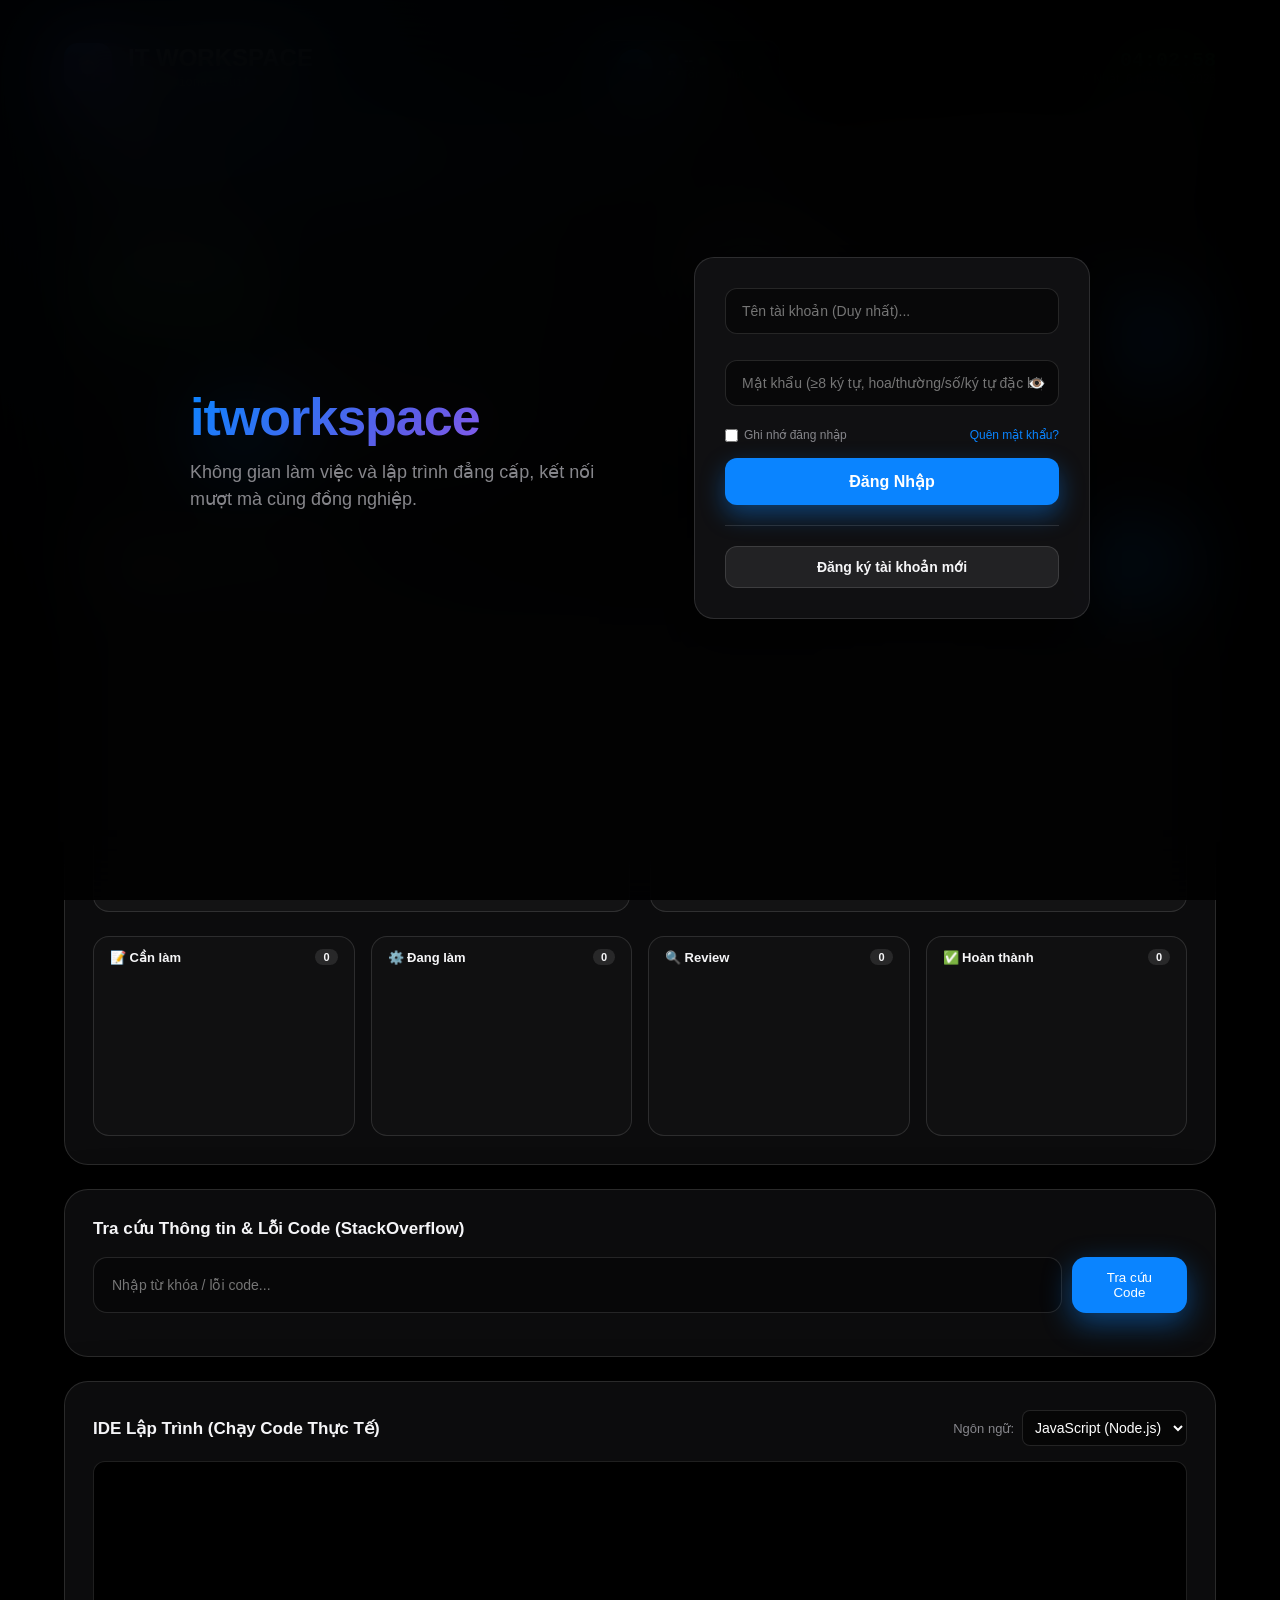
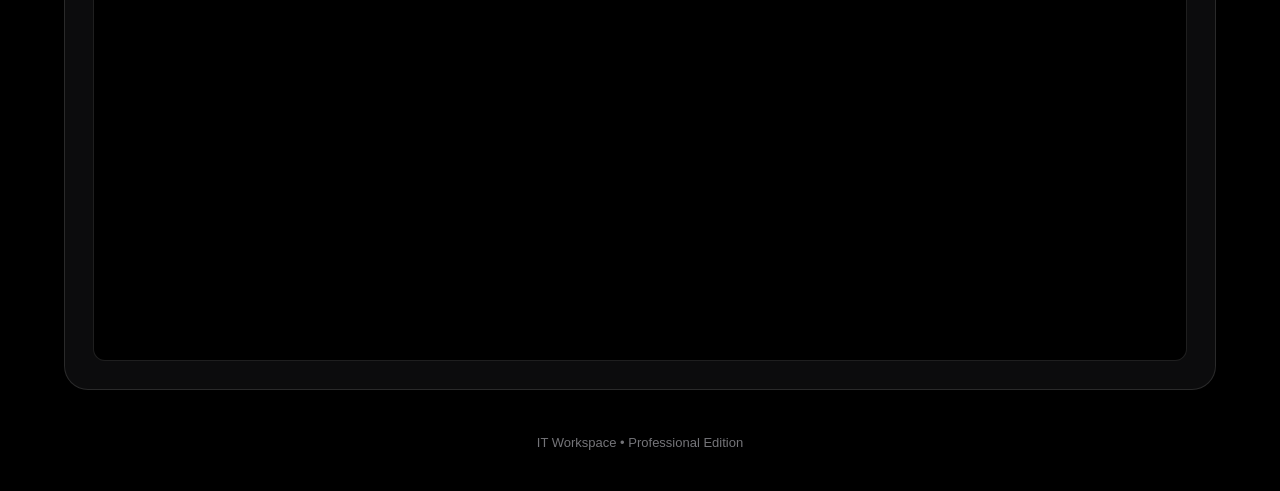
==== commit 068d0ae0: "Add files via upload" ====
--- a/index.html
+++ b/index.html
@@ -52,11 +52,23 @@
             />
             <div class="field-error" id="usernameError"></div>
 
+            <div id="authEmailWrapper" style="display: none; margin-top: 8px">
+              <input
+                type="email"
+                id="authEmail"
+                placeholder="Email..."
+                class="fb-input"
+                autocomplete="email"
+                oninput="validateAuthForm()"
+              />
+              <div class="field-error" id="emailError"></div>
+            </div>
+
             <div style="position: relative; margin-top: 8px">
               <input
                 type="password"
                 id="authPassword"
-                placeholder="Mật khẩu bảo mật..."
+                placeholder="Mật khẩu (≥8 ký tự, hoa/thường/số/ký tự đặc biệt)..."
                 class="fb-input"
                 autocomplete="current-password"
                 oninput="validateAuthForm()"
@@ -170,7 +182,11 @@
             <div style="text-align: left">
               <div class="account-name-row" id="displayAccountName">
                 <span>👤 --</span>
-                <span class="online-dot" title="Đang hoạt động"></span>
+                <span
+                  class="online-dot"
+                  id="onlineStatusDot"
+                  title="Đang hoạt động"
+                ></span>
               </div>
               <div
                 style="font-size: 11px; color: #30d158"
@@ -183,6 +199,13 @@
           </div>
 
           <div class="account-dropdown" id="accountDropdown">
+            <button
+              class="dropdown-item"
+              type="button"
+              onclick="openProfileModal()"
+            >
+              👤 Xem hồ sơ
+            </button>
             <button
               class="dropdown-item"
               type="button"
@@ -206,6 +229,125 @@
             style="display: none"
             onchange="handleAvatarFileSelected(event, 'header')"
           />
+        </div>
+
+        <!-- MODAL OTP GIẢ LẬP KHI ĐĂNG KÝ (Section 1) -->
+        <div class="modal-overlay" id="otpModalOverlay">
+          <div
+            class="card modal-box"
+            style="max-width: 380px; text-align: center"
+          >
+            <div class="modal-header">
+              <h2>📩 Xác thực OTP</h2>
+              <span class="modal-close" onclick="closeOtpModal()">✕</span>
+            </div>
+            <p
+              style="
+                font-size: 12px;
+                color: var(--text-muted);
+                margin-bottom: 14px;
+              "
+            >
+              ⚠️ Đây là OTP <b>giả lập cho demo</b> (không có backend gửi
+              SMS/email thật) — mã đã được hiển thị ngay bên dưới để bạn tự nhập
+              lại, mô phỏng đúng luồng xác thực OTP thực tế.
+            </p>
+            <div
+              id="otpDisplayHint"
+              style="
+                font-size: 22px;
+                font-weight: 700;
+                color: var(--accent);
+                letter-spacing: 4px;
+                margin-bottom: 16px;
+              "
+            ></div>
+            <input
+              type="text"
+              id="otpInput"
+              placeholder="Nhập mã OTP 6 số..."
+              maxlength="6"
+              style="text-align: center; letter-spacing: 4px; font-size: 18px"
+            />
+            <div class="field-error" id="otpError"></div>
+            <button
+              class="btn-primary"
+              style="margin-top: 14px; width: 100%"
+              onclick="verifyOtpAndRegister()"
+            >
+              Xác nhận &amp; Hoàn tất đăng ký
+            </button>
+          </div>
+        </div>
+
+        <!-- MODAL HỒ SƠ CÁ NHÂN GIỐNG FACEBOOK (Section 1) -->
+        <div class="modal-overlay" id="profileModalOverlay">
+          <div
+            class="card modal-box"
+            style="max-width: 560px; padding: 0; overflow: hidden"
+          >
+            <div class="profile-cover" id="profileCoverDisplay">
+              <span
+                class="modal-close profile-modal-close"
+                onclick="closeProfileModal()"
+                >✕</span
+              >
+              <button
+                class="btn-secondary profile-cover-btn"
+                onclick="document.getElementById('coverPhotoInput').click()"
+              >
+                🖼️ Đổi ảnh bìa
+              </button>
+            </div>
+            <input
+              type="file"
+              id="coverPhotoInput"
+              accept="image/*"
+              style="display: none"
+              onchange="handleCoverFileSelected(event)"
+            />
+            <div style="padding: 0 28px 28px">
+              <div class="profile-avatar-row">
+                <div class="profile-avatar-large" id="profileAvatarDisplay">
+                  👤
+                </div>
+                <div>
+                  <h2 id="profileNameDisplay" style="margin-bottom: 4px">--</h2>
+                  <span class="quiz-score-chip" id="profileRankBadge"
+                    >🌱 Newbie</span
+                  >
+                </div>
+              </div>
+
+              <div
+                class="task-stats-row"
+                id="profileStatsRow"
+                style="margin-top: 20px"
+              ></div>
+
+              <h3 style="font-size: 14px; margin: 20px 0 8px">
+                📊 Tiến độ lên cấp
+              </h3>
+              <div id="profileXpProgress"></div>
+
+              <h3 style="font-size: 14px; margin: 20px 0 8px">
+                🖥️ Thiết bị đăng nhập gần nhất
+              </h3>
+              <p
+                id="profileDeviceInfo"
+                style="font-size: 12px; color: var(--text-muted)"
+              ></p>
+
+              <h3 style="font-size: 14px; margin: 20px 0 8px">
+                🕘 Lịch sử đăng nhập
+              </h3>
+              <div
+                id="profileLoginHistory"
+                class="yt-video-list"
+                style="max-height: 160px"
+              ></div>
+            </div>
+          </div>
         </div>
 
         <!-- MODAL CẮT ẢNH ĐẠI DIỆN (Section 5) -->
@@ -259,6 +401,9 @@
         <button class="tab-btn" data-tab="tools">🛠️ Tiện Ích</button>
         <button class="tab-btn" data-tab="chat">💬 Messenger</button>
         <button class="tab-btn" data-tab="settings">⚙️ Cài Đặt</button>
+        <button class="tab-btn" data-tab="calculator">🧮 CS Calculator</button>
+        <button class="tab-btn" data-tab="quiz">📝 Bài Kiểm Tra</button>
+        <button class="tab-btn" data-tab="dashboard">🎓 Dashboard SV</button>
       </nav>
 
       <!-- TAB 1: LẬP TRÌNH & IDE -->
@@ -693,7 +838,7 @@
               <div class="cs-subject-name">
                 Cấu trúc dữ liệu &amp; Giải thuật
               </div>
-              <div class="cs-subject-status">✅ Đã có nội dung</div>
+              <div class="cs-subject-status">🔜 Sắp ra mắt</div>
             </div>
             <div
               class="cs-subject-card"
@@ -702,7 +847,7 @@
             >
               <div class="cs-subject-icon">🌐</div>
               <div class="cs-subject-name">Ứng dụng Web</div>
-              <div class="cs-subject-status">✅ Đã có nội dung</div>
+              <div class="cs-subject-status">🔜 Sắp ra mắt</div>
             </div>
             <div
               class="cs-subject-card"
@@ -711,7 +856,7 @@
             >
               <div class="cs-subject-icon">📡</div>
               <div class="cs-subject-name">Mạng máy tính</div>
-              <div class="cs-subject-status">✅ Đã có nội dung</div>
+              <div class="cs-subject-status">🔜 Sắp ra mắt</div>
             </div>
             <div
               class="cs-subject-card"
@@ -4964,57 +5109,1520 @@
           </div>
         </div>
         <div id="cs-database" class="cs-subject-panel">
-          <div class="card cs-coming-soon">
-            <div class="cs-coming-soon-icon">🗄️</div>
-            <h2>Cơ sở dữ liệu</h2>
-            <p>
-              Nội dung đang được xây dựng, sẽ có trong bản cập nhật tiếp theo.
-            </p>
+          <div class="card">
+            <h2>🗄️ Cơ Sở Dữ Liệu</h2>
+
+            <details class="cs-topic" open>
+              <summary>1️⃣ Mô hình quan hệ (Relational Model)</summary>
+              <div class="cs-topic-body">
+                <p>
+                  <b>Lý thuyết:</b> Dữ liệu được tổ chức thành các bảng
+                  (table/relation), mỗi bảng gồm các dòng (record/tuple) và cột
+                  (field/attribute). <b>Khóa chính (Primary Key)</b> định danh
+                  duy nhất mỗi dòng; <b>khóa ngoại (Foreign Key)</b> tham chiếu
+                  đến khóa chính của bảng khác để liên kết dữ liệu.
+                </p>
+                <pre
+                  class="code-block active"
+                  style="display: block"
+                ><code>Bảng SinhVien           Bảng LopHoc
++----+-------+--------+  +----+---------+
+| MaSV(PK) | Ten | MaLop(FK) |  | MaLop(PK) | TenLop |
++----+-------+--------+  +----+---------+
+| 1  | An    | 101    |  | 101 | CNTT-K1 |
++----+-------+--------+  +----+---------+</code></pre>
+                <p>
+                  <b>Ví dụ:</b> MaLop trong bảng SinhVien là khóa ngoại trỏ tới
+                  MaLop (khóa chính) của bảng LopHoc — đảm bảo mỗi sinh viên
+                  thuộc một lớp có thật.
+                </p>
+                <p>
+                  <b>Bài tập mẫu:</b> Khóa chính khác khóa ngoại ở điểm nào?
+                </p>
+                <details class="cs-answer">
+                  <summary>Xem đáp án</summary>
+                  <p>
+                    Khóa chính định danh duy nhất bản ghi trong chính bảng đó;
+                    khóa ngoại là cột tham chiếu đến khóa chính của một bảng
+                    khác để tạo liên kết.
+                  </p>
+                </details>
+                <p><b>Bài tập tự luyện:</b></p>
+                <p>
+                  1. Thiết kế 2 bảng "DonHang" và "KhachHang" có quan hệ khóa
+                  chính - khóa ngoại.
+                </p>
+                <p>
+                  2. Một bảng có thể có bao nhiêu khóa chính? Bao nhiêu khóa
+                  ngoại?
+                </p>
+              </div>
+            </details>
+
+            <details class="cs-topic">
+              <summary>2️⃣ SQL Cơ Bản</summary>
+              <div class="cs-topic-body">
+                <p>
+                  <b>Lý thuyết:</b> SQL (Structured Query Language) là ngôn ngữ
+                  thao tác với cơ sở dữ liệu quan hệ, gồm 4 lệnh cơ bản: SELECT
+                  (truy vấn), INSERT (thêm), UPDATE (sửa), DELETE (xóa).
+                </p>
+                <pre
+                  class="code-block active"
+                  style="display: block"
+                ><code>SELECT ten, tuoi FROM SinhVien WHERE tuoi &gt; 18;
+INSERT INTO SinhVien (ten, tuoi) VALUES ('An', 20);
+UPDATE SinhVien SET tuoi = 21 WHERE ten = 'An';
+DELETE FROM SinhVien WHERE ten = 'An';</code></pre>
+                <p>
+                  <b>Ví dụ:</b> SELECT * FROM SinhVien ORDER BY tuoi DESC — lấy
+                  toàn bộ sinh viên, sắp xếp theo tuổi giảm dần.
+                </p>
+                <p>
+                  <b>Bài tập mẫu:</b> Viết câu lệnh SQL lấy tên các sinh viên có
+                  điểm &gt;= 8.
+                </p>
+                <details class="cs-answer">
+                  <summary>Xem đáp án</summary>
+                  <p>SELECT ten FROM SinhVien WHERE diem &gt;= 8;</p>
+                </details>
+                <p><b>Bài tập tự luyện:</b></p>
+                <p>
+                  1. Viết câu lệnh thêm một sinh viên mới tên "Bình", tuổi 19
+                  vào bảng SinhVien.
+                </p>
+                <p>2. Viết câu lệnh xóa tất cả sinh viên có tuổi nhỏ hơn 18.</p>
+              </div>
+            </details>
+
+            <details class="cs-topic">
+              <summary>3️⃣ JOIN (Kết nối bảng)</summary>
+              <div class="cs-topic-body">
+                <p>
+                  <b>Lý thuyết:</b> JOIN kết hợp dữ liệu từ 2 bảng trở lên dựa
+                  vào khóa liên kết. <b>INNER JOIN</b> chỉ lấy các dòng khớp ở
+                  cả hai bảng; <b>LEFT JOIN</b> lấy toàn bộ bảng trái + dòng
+                  khớp bên phải (NULL nếu không khớp); <b>RIGHT JOIN</b> ngược
+                  lại; <b>FULL JOIN</b> lấy tất cả từ cả hai bảng.
+                </p>
+                <pre
+                  class="code-block active"
+                  style="display: block"
+                ><code>SELECT SinhVien.ten, LopHoc.tenlop
+FROM SinhVien
+INNER JOIN LopHoc ON SinhVien.MaLop = LopHoc.MaLop;</code></pre>
+                <p>
+                  <b>Ví dụ:</b> LEFT JOIN dùng khi muốn lấy tất cả sinh viên kể
+                  cả những em chưa có lớp (MaLop là NULL).
+                </p>
+                <p>
+                  <b>Bài tập mẫu:</b> INNER JOIN và LEFT JOIN khác nhau ở điểm
+                  nào?
+                </p>
+                <details class="cs-answer">
+                  <summary>Xem đáp án</summary>
+                  <p>
+                    INNER JOIN chỉ trả về dòng khớp ở cả 2 bảng; LEFT JOIN trả
+                    về toàn bộ dòng của bảng bên trái dù có khớp hay không (điền
+                    NULL nếu không khớp).
+                  </p>
+                </details>
+                <p><b>Bài tập tự luyện:</b></p>
+                <p>
+                  1. Viết câu lệnh LEFT JOIN giữa bảng DonHang và KhachHang.
+                </p>
+                <p>2. Khi nào nên dùng FULL JOIN thay vì INNER JOIN?</p>
+              </div>
+            </details>
+
+            <details class="cs-topic">
+              <summary>4️⃣ Chuẩn hóa dữ liệu (Normalization)</summary>
+              <div class="cs-topic-body">
+                <p>
+                  <b>Lý thuyết:</b> Quá trình tổ chức lại bảng để giảm dư thừa
+                  dữ liệu và tránh bất thường khi thêm/sửa/xóa. <b>1NF</b>: mỗi
+                  ô chỉ chứa 1 giá trị (không lặp nhóm). <b>2NF</b>: 1NF + mọi
+                  thuộc tính phụ thuộc đầy đủ vào toàn bộ khóa chính.
+                  <b>3NF</b>: 2NF + không có phụ thuộc bắc cầu (thuộc tính không
+                  khóa phụ thuộc vào thuộc tính không khóa khác).
+                </p>
+                <p>
+                  <b>Ví dụ:</b> Bảng có cột "SoDienThoai1, SoDienThoai2" vi phạm
+                  1NF (lặp nhóm) — nên tách thành bảng con "SoDienThoai" riêng.
+                </p>
+                <p><b>Bài tập mẫu:</b> Vì sao cần chuẩn hóa dữ liệu?</p>
+                <details class="cs-answer">
+                  <summary>Xem đáp án</summary>
+                  <p>
+                    Giảm dư thừa dữ liệu, tránh bất thường khi cập nhật (một
+                    thông tin lặp ở nhiều nơi dễ gây sai lệch khi chỉ sửa một
+                    chỗ).
+                  </p>
+                </details>
+                <p><b>Bài tập tự luyện:</b></p>
+                <p>
+                  1. Bảng "DonHang(MaDon, TenKhachHang, DiaChiKhachHang,
+                  SanPham, Gia)" vi phạm chuẩn nào? Vì sao?
+                </p>
+                <p>2. Đề xuất cách tách bảng trên để đạt 3NF.</p>
+              </div>
+            </details>
+
+            <details class="cs-topic">
+              <summary>5️⃣ Index (Chỉ mục)</summary>
+              <div class="cs-topic-body">
+                <p>
+                  <b>Lý thuyết:</b> Cấu trúc dữ liệu phụ (thường là B-Tree) giúp
+                  tăng tốc truy vấn SELECT/WHERE bằng cách tránh phải quét toàn
+                  bộ bảng (full table scan). Đánh đổi: tăng tốc đọc nhưng làm
+                  chậm INSERT/UPDATE/DELETE vì phải cập nhật cả index.
+                </p>
+                <pre
+                  class="code-block active"
+                  style="display: block"
+                ><code>CREATE INDEX idx_ten ON SinhVien(ten);</code></pre>
+                <p>
+                  <b>Ví dụ:</b> Bảng 1 triệu dòng, tìm theo "ten" không có index
+                  sẽ quét cả triệu dòng (O(n)); có index B-Tree chỉ mất khoảng
+                  O(log n).
+                </p>
+                <p>
+                  <b>Bài tập mẫu:</b> Vì sao không nên đánh index cho mọi cột?
+                </p>
+                <details class="cs-answer">
+                  <summary>Xem đáp án</summary>
+                  <p>
+                    Mỗi index chiếm thêm bộ nhớ và làm chậm các thao tác ghi
+                    (INSERT/UPDATE/DELETE) vì phải cập nhật lại cấu trúc index
+                    đó.
+                  </p>
+                </details>
+                <p><b>Bài tập tự luyện:</b></p>
+                <p>1. Cột nào trong bảng SinhVien nên đánh index? Vì sao?</p>
+                <p>
+                  2. Index giúp ích gì cho câu lệnh SELECT... WHERE nhưng lại
+                  không giúp ích nhiều cho SELECT *?
+                </p>
+              </div>
+            </details>
+
+            <details class="cs-topic">
+              <summary>6️⃣ Transaction &amp; ACID</summary>
+              <div class="cs-topic-body">
+                <p>
+                  <b>Lý thuyết:</b> Transaction là một nhóm thao tác được thực
+                  hiện như một đơn vị duy nhất (tất cả thành công hoặc tất cả
+                  thất bại). Đảm bảo tính chất <b>ACID</b>: <b>A</b>tomicity
+                  (nguyên tử — tất cả hoặc không gì cả), <b>C</b>onsistency
+                  (nhất quán — dữ liệu luôn hợp lệ), <b>I</b>solation (cô lập —
+                  các transaction không ảnh hưởng lẫn nhau), <b>D</b>urability
+                  (bền vững — đã commit thì không mất dù mất điện).
+                </p>
+                <pre
+                  class="code-block active"
+                  style="display: block"
+                ><code>BEGIN TRANSACTION;
+UPDATE TaiKhoan SET soDu = soDu - 100 WHERE id = 1;
+UPDATE TaiKhoan SET soDu = soDu + 100 WHERE id = 2;
+COMMIT;</code></pre>
+                <p>
+                  <b>Ví dụ:</b> Chuyển khoản ngân hàng: nếu trừ tiền tài khoản A
+                  thành công nhưng cộng tiền tài khoản B thất bại, transaction
+                  sẽ ROLLBACK để không mất tiền.
+                </p>
+                <p>
+                  <b>Bài tập mẫu:</b> Tính "Atomicity" trong ACID có nghĩa là
+                  gì?
+                </p>
+                <details class="cs-answer">
+                  <summary>Xem đáp án</summary>
+                  <p>
+                    Tất cả các thao tác trong transaction phải thành công hoàn
+                    toàn hoặc không thao tác nào được thực hiện — không có trạng
+                    thái "nửa vời".
+                  </p>
+                </details>
+                <p><b>Bài tập tự luyện:</b></p>
+                <p>
+                  1. Điều gì xảy ra nếu transaction chuyển khoản không có tính
+                  Atomicity?
+                </p>
+                <p>
+                  2. Nêu một ví dụ thực tế khác cần dùng Transaction ngoài
+                  chuyển khoản ngân hàng.
+                </p>
+              </div>
+            </details>
           </div>
         </div>
         <div id="cs-oop" class="cs-subject-panel">
-          <div class="card cs-coming-soon">
-            <div class="cs-coming-soon-icon">🧩</div>
-            <h2>Lập trình hướng đối tượng</h2>
-            <p>
-              Nội dung đang được xây dựng, sẽ có trong bản cập nhật tiếp theo.
-            </p>
+          <div class="card">
+            <h2>🧩 Lập Trình Hướng Đối Tượng (OOP)</h2>
+
+            <details class="cs-topic" open>
+              <summary>1️⃣ Class &amp; Object</summary>
+              <div class="cs-topic-body">
+                <p>
+                  <b>Lý thuyết:</b> <b>Class</b> (lớp) là bản thiết kế/khuôn mẫu
+                  định nghĩa thuộc tính (fields) và hành vi (methods).
+                  <b>Object</b> (đối tượng) là một thực thể cụ thể được tạo ra
+                  từ class đó.
+                </p>
+                <pre
+                  class="code-block active"
+                  style="display: block"
+                ><code>class SinhVien {
+    String ten;
+    int tuoi;
+    void gioiThieu() {
+        System.out.println("Tôi tên " + ten);
+    }
+}
+SinhVien sv1 = new SinhVien(); // object
+sv1.ten = "An";
+sv1.gioiThieu();</code></pre>
+                <p>
+                  <b>Ví dụ thực tế:</b> Class "Xe" là bản thiết kế chung; "chiếc
+                  Toyota Vios biển số 51A" là một object cụ thể được tạo từ
+                  class đó.
+                </p>
+                <p>
+                  <b>Bài tập mẫu:</b> Class và Object khác nhau như thế nào?
+                </p>
+                <details class="cs-answer">
+                  <summary>Xem đáp án</summary>
+                  <p>
+                    Class là khuôn mẫu/định nghĩa trừu tượng; Object là thực thể
+                    cụ thể được khởi tạo (instance) từ class đó, có dữ liệu
+                    riêng.
+                  </p>
+                </details>
+                <p><b>Bài tập tự luyện:</b></p>
+                <p>
+                  1. Viết class "Sach" có thuộc tính tenSach, tacGia và phương
+                  thức hienThi().
+                </p>
+                <p>
+                  2. Từ class trên, tạo 2 object sách khác nhau và gọi hienThi()
+                  cho từng object.
+                </p>
+              </div>
+            </details>
+
+            <details class="cs-topic">
+              <summary>2️⃣ Encapsulation (Đóng gói)</summary>
+              <div class="cs-topic-body">
+                <p>
+                  <b>Lý thuyết:</b> Ẩn dữ liệu bên trong (thường dùng private)
+                  và chỉ cho truy cập/sửa qua các phương thức public
+                  (getter/setter) — giúp kiểm soát dữ liệu hợp lệ, tránh sửa
+                  trực tiếp gây lỗi.
+                </p>
+                <pre
+                  class="code-block active"
+                  style="display: block"
+                ><code>class TaiKhoan {
+    private double soDu;
+    public double getSoDu() { return soDu; }
+    public void napTien(double amount) {
+        if (amount &gt; 0) soDu += amount; // kiểm soát hợp lệ
+    }
+}</code></pre>
+                <p>
+                  <b>Ví dụ thực tế:</b> Không cho phép set soDu âm trực tiếp —
+                  bắt buộc phải qua napTien()/rutTien() để kiểm tra logic.
+                </p>
+                <p>
+                  <b>Bài tập mẫu:</b> Vì sao nên khai báo thuộc tính là private
+                  thay vì public?
+                </p>
+                <details class="cs-answer">
+                  <summary>Xem đáp án</summary>
+                  <p>
+                    Private ngăn code bên ngoài sửa trực tiếp dữ liệu, buộc phải
+                    đi qua các phương thức đã được kiểm soát logic (validate),
+                    tránh dữ liệu sai/không hợp lệ.
+                  </p>
+                </details>
+                <p><b>Bài tập tự luyện:</b></p>
+                <p>
+                  1. Viết class "TaiKhoan" với setter kiểm tra soDu không được
+                  âm.
+                </p>
+                <p>
+                  2. Nêu 1 tình huống thực tế nếu không đóng gói sẽ gây lỗi dữ
+                  liệu.
+                </p>
+              </div>
+            </details>
+
+            <details class="cs-topic">
+              <summary>3️⃣ Inheritance (Kế thừa)</summary>
+              <div class="cs-topic-body">
+                <p>
+                  <b>Lý thuyết:</b> Một class con (subclass) có thể kế thừa
+                  thuộc tính/phương thức từ class cha (superclass), giúp tái sử
+                  dụng code và mở rộng chức năng riêng.
+                </p>
+                <pre
+                  class="code-block active"
+                  style="display: block"
+                ><code>class DongVat {
+    void an() { System.out.println("Đang ăn"); }
+}
+class Cho extends DongVat {
+    void sua() { System.out.println("Gâu gâu!"); }
+}
+Cho c = new Cho();
+c.an();  // kế thừa từ DongVat
+c.sua(); // riêng của Cho</code></pre>
+                <p>
+                  <b>Ví dụ thực tế:</b> Class "Xe" là cha, "OtoDien" và "XeMay"
+                  là con — đều kế thừa thuộc tính chung (tocDo, mauSac) nhưng có
+                  phương thức riêng.
+                </p>
+                <p><b>Bài tập mẫu:</b> extends dùng để làm gì trong Java?</p>
+                <details class="cs-answer">
+                  <summary>Xem đáp án</summary>
+                  <p>
+                    Khai báo một class kế thừa từ class khác, tự động có được
+                    các thuộc tính/phương thức public và protected của class
+                    cha.
+                  </p>
+                </details>
+                <p><b>Bài tập tự luyện:</b></p>
+                <p>
+                  1. Viết class "Meo" kế thừa từ "DongVat" ở ví dụ trên, có thêm
+                  phương thức keu().
+                </p>
+                <p>
+                  2. Một class có thể kế thừa từ nhiều class cha cùng lúc trong
+                  Java không? (gợi ý: single inheritance)
+                </p>
+              </div>
+            </details>
+
+            <details class="cs-topic">
+              <summary>4️⃣ Polymorphism (Đa hình)</summary>
+              <div class="cs-topic-body">
+                <p>
+                  <b>Lý thuyết:</b> Cùng một phương thức nhưng hành vi khác nhau
+                  tùy vào object cụ thể. Có 2 loại: <b>Overriding</b> (ghi đè —
+                  class con định nghĩa lại phương thức của class cha) và
+                  <b>Overloading</b> (nạp chồng — nhiều phương thức cùng tên
+                  khác tham số).
+                </p>
+                <pre
+                  class="code-block active"
+                  style="display: block"
+                ><code>class DongVat {
+    void keu() { System.out.println("..."); }
+}
+class Cho extends DongVat {
+    @Override
+    void keu() { System.out.println("Gâu gâu!"); } // overriding
+}
+class Meo extends DongVat {
+    @Override
+    void keu() { System.out.println("Meo meo!"); }
+}
+DongVat[] list = { new Cho(), new Meo() };
+for (DongVat dv : list) dv.keu(); // gọi khác nhau tùy object thật</code></pre>
+                <p>
+                  <b>Ví dụ thực tế:</b> Cùng gọi dv.keu() nhưng Cho() sủa, Meo()
+                  kêu meo — hành vi thực thi tùy vào object cụ thể tại runtime.
+                </p>
+                <p>
+                  <b>Bài tập mẫu:</b> Overriding và Overloading khác nhau ở điểm
+                  nào?
+                </p>
+                <details class="cs-answer">
+                  <summary>Xem đáp án</summary>
+                  <p>
+                    Overriding: class con định nghĩa lại phương thức đã có ở
+                    class cha (cùng tên, cùng tham số). Overloading: nhiều
+                    phương thức cùng tên nhưng khác số lượng/kiểu tham số trong
+                    cùng 1 class.
+                  </p>
+                </details>
+                <p><b>Bài tập tự luyện:</b></p>
+                <p>
+                  1. Viết ví dụ overloading cho phương thức tinhTong(int a, int
+                  b) và tinhTong(int a, int b, int c).
+                </p>
+                <p>
+                  2. Thêm class "Ga extends DongVat" với keu() riêng vào ví dụ
+                  trên.
+                </p>
+              </div>
+            </details>
+
+            <details class="cs-topic">
+              <summary>5️⃣ Abstraction (Trừu tượng hóa)</summary>
+              <div class="cs-topic-body">
+                <p>
+                  <b>Lý thuyết:</b> Chỉ hiển thị các đặc điểm cần thiết, ẩn đi
+                  chi tiết cài đặt phức tạp bên trong. Trong OOP thường dùng
+                  <b>abstract class</b> để định nghĩa khuôn chung nhưng để chi
+                  tiết cụ thể cho class con tự triển khai.
+                </p>
+                <pre
+                  class="code-block active"
+                  style="display: block"
+                ><code>abstract class HinhHoc {
+    abstract double tinhDienTich(); // chưa cài đặt cụ thể
+}
+class HinhTron extends HinhHoc {
+    double banKinh;
+    double tinhDienTich() {
+        return Math.PI * banKinh * banKinh; // cài đặt cụ thể
+    }
+}</code></pre>
+                <p>
+                  <b>Ví dụ thực tế:</b> Khi lái xe, bạn chỉ cần biết đạp
+                  ga/phanh (giao diện đơn giản), không cần biết chi tiết động cơ
+                  hoạt động ra sao (ẩn phức tạp bên trong).
+                </p>
+                <p>
+                  <b>Bài tập mẫu:</b> Abstract class khác gì với class thông
+                  thường?
+                </p>
+                <details class="cs-answer">
+                  <summary>Xem đáp án</summary>
+                  <p>
+                    Abstract class có thể chứa phương thức chưa được cài đặt
+                    (abstract method) và không thể tạo object trực tiếp từ nó —
+                    bắt buộc phải có class con kế thừa và cài đặt đầy đủ.
+                  </p>
+                </details>
+                <p><b>Bài tập tự luyện:</b></p>
+                <p>
+                  1. Thêm class "HinhVuong extends HinhHoc" cài đặt
+                  tinhDienTich() riêng.
+                </p>
+                <p>2. Vì sao không thể viết "new HinhHoc()" trực tiếp?</p>
+              </div>
+            </details>
+
+            <details class="cs-topic">
+              <summary>6️⃣ Interface vs Abstract Class</summary>
+              <div class="cs-topic-body">
+                <p>
+                  <b>Lý thuyết:</b> <b>Interface</b> chỉ khai báo phương thức
+                  (không cài đặt), một class có thể "implements" nhiều interface
+                  cùng lúc. <b>Abstract class</b> có thể chứa cả phương thức đã
+                  cài đặt lẫn chưa cài đặt, nhưng một class chỉ kế thừa
+                  (extends) được 1 abstract class.
+                </p>
+                <pre
+                  class="code-block active"
+                  style="display: block"
+                ><code>interface CoTheBay {
+    void bay();
+}
+interface CoTheBoi {
+    void boi();
+}
+class Vit implements CoTheBay, CoTheBoi {
+    public void bay() { System.out.println("Vịt bay thấp"); }
+    public void boi() { System.out.println("Vịt bơi giỏi"); }
+}</code></pre>
+                <p>
+                  <b>Ví dụ thực tế:</b> Vịt vừa "CoTheBay" vừa "CoTheBoi" —
+                  implements nhiều interface cùng lúc, điều mà abstract class
+                  (chỉ extends 1 class) không làm được.
+                </p>
+                <p>
+                  <b>Bài tập mẫu:</b> Vì sao Java không cho phép kế thừa nhiều
+                  abstract class nhưng lại cho implements nhiều interface?
+                </p>
+                <details class="cs-answer">
+                  <summary>Xem đáp án</summary>
+                  <p>
+                    Để tránh xung đột khi 2 class cha có phương thức trùng tên
+                    với cài đặt khác nhau (Diamond Problem); interface không có
+                    cài đặt cụ thể (trước Java 8) nên không gây xung đột này.
+                  </p>
+                </details>
+                <p><b>Bài tập tự luyện:</b></p>
+                <p>
+                  1. Tạo interface "CoTheChay" và cho class "Cho" implement thêm
+                  interface này.
+                </p>
+                <p>
+                  2. Khi nào nên dùng interface, khi nào nên dùng abstract
+                  class?
+                </p>
+              </div>
+            </details>
           </div>
         </div>
         <div id="cs-discrete" class="cs-subject-panel">
-          <div class="card cs-coming-soon">
-            <div class="cs-coming-soon-icon">🔢</div>
-            <h2>Toán rời rạc</h2>
-            <p>
-              Nội dung đang được xây dựng, sẽ có trong bản cập nhật tiếp theo.
-            </p>
+          <div class="card">
+            <h2>🔢 Toán Rời Rạc</h2>
+
+            <details class="cs-topic" open>
+              <summary>1️⃣ Mệnh đề &amp; Logic (Propositional Logic)</summary>
+              <div class="cs-topic-body">
+                <p>
+                  <b>Lý thuyết:</b> Mệnh đề là câu khẳng định chỉ đúng hoặc sai.
+                  Các phép toán logic cơ bản:
+                  <span class="cs-formula">AND (∧)</span>,
+                  <span class="cs-formula">OR (∨)</span>,
+                  <span class="cs-formula">NOT (¬)</span>,
+                  <span class="cs-formula">XOR (⊕)</span>,
+                  <span class="cs-formula">kéo theo (→)</span>.
+                </p>
+                <table class="bigo-table">
+                  <tr>
+                    <th>P</th>
+                    <th>Q</th>
+                    <th>P∧Q</th>
+                    <th>P∨Q</th>
+                    <th>P→Q</th>
+                  </tr>
+                  <tr>
+                    <td>T</td>
+                    <td>T</td>
+                    <td>T</td>
+                    <td>T</td>
+                    <td>T</td>
+                  </tr>
+                  <tr>
+                    <td>T</td>
+                    <td>F</td>
+                    <td>F</td>
+                    <td>T</td>
+                    <td>F</td>
+                  </tr>
+                  <tr>
+                    <td>F</td>
+                    <td>T</td>
+                    <td>F</td>
+                    <td>T</td>
+                    <td>T</td>
+                  </tr>
+                  <tr>
+                    <td>F</td>
+                    <td>F</td>
+                    <td>F</td>
+                    <td>F</td>
+                    <td>T</td>
+                  </tr>
+                </table>
+                <p>
+                  <b>Ví dụ:</b> P = "Trời mưa", Q = "Đường ướt". P→Q ("Nếu trời
+                  mưa thì đường ướt") chỉ sai khi trời mưa (P đúng) mà đường
+                  không ướt (Q sai).
+                </p>
+                <p><b>Bài tập mẫu:</b> Với P=T, Q=F, tính P∧Q và P∨Q.</p>
+                <details class="cs-answer">
+                  <summary>Xem đáp án</summary>
+                  <p>P∧Q = F (cần cả 2 đúng), P∨Q = T (chỉ cần 1 đúng)</p>
+                </details>
+                <p><b>Bài tập tự luyện:</b></p>
+                <p>1. Lập bảng chân trị đầy đủ cho biểu thức ¬P ∨ Q.</p>
+                <p>
+                  2. P→Q chỉ sai trong trường hợp nào? Giải thích bằng ví dụ
+                  thực tế.
+                </p>
+              </div>
+            </details>
+
+            <details class="cs-topic">
+              <summary>2️⃣ Tập hợp (Set Theory)</summary>
+              <div class="cs-topic-body">
+                <p>
+                  <b>Lý thuyết:</b> Tập hợp là nhóm các phần tử phân biệt. Các
+                  phép toán: <b>Hợp</b> A∪B (thuộc A hoặc B), <b>Giao</b> A∩B
+                  (thuộc cả A và B), <b>Hiệu</b> A−B (thuộc A nhưng không thuộc
+                  B), <b>Phần bù</b> Aᶜ (không thuộc A).
+                </p>
+                <p>
+                  <b>Ví dụ:</b> A={1,2,3}, B={2,3,4} ⟹ A∪B={1,2,3,4}, A∩B={2,3},
+                  A−B={1}.
+                </p>
+                <p><b>Bài tập mẫu:</b> Với A={1,2,3,4}, B={3,4,5}, tính A∩B.</p>
+                <details class="cs-answer">
+                  <summary>Xem đáp án</summary>
+                  <p>A∩B = {3, 4} (các phần tử chung của cả 2 tập)</p>
+                </details>
+                <p><b>Bài tập tự luyện:</b></p>
+                <p>1. Với A={1,2,3,4}, B={3,4,5}, tính A∪B và B−A.</p>
+                <p>
+                  2. Tập rỗng (∅) là tập con của mọi tập hợp — đúng hay sai?
+                  Giải thích.
+                </p>
+              </div>
+            </details>
+
+            <details class="cs-topic">
+              <summary>3️⃣ Quan hệ (Relations)</summary>
+              <div class="cs-topic-body">
+                <p>
+                  <b>Lý thuyết:</b> Quan hệ R trên tập A là tập con của A×A. Các
+                  tính chất quan trọng: <b>Phản xạ</b> (mọi a có (a,a)∈R),
+                  <b>Đối xứng</b> ((a,b)∈R thì (b,a)∈R), <b>Bắc cầu</b> ((a,b)∈R
+                  và (b,c)∈R thì (a,c)∈R).
+                </p>
+                <p>
+                  <b>Ví dụ:</b> Quan hệ "=" trên số nguyên là phản xạ, đối xứng,
+                  bắc cầu (gọi là quan hệ tương đương). Quan hệ "≤" là phản xạ,
+                  bắc cầu nhưng không đối xứng (3≤5 nhưng 5≤3 sai).
+                </p>
+                <p>
+                  <b>Bài tập mẫu:</b> Quan hệ "cùng họ" (VD: cùng họ Nguyễn)
+                  trên tập người có phải quan hệ đối xứng không?
+                </p>
+                <details class="cs-answer">
+                  <summary>Xem đáp án</summary>
+                  <p>Có — nếu A cùng họ với B thì B cũng cùng họ với A.</p>
+                </details>
+                <p><b>Bài tập tự luyện:</b></p>
+                <p>
+                  1. Quan hệ "&lt;" trên số nguyên có phải phản xạ không? Vì
+                  sao?
+                </p>
+                <p>
+                  2. Cho ví dụ về một quan hệ vừa phản xạ, vừa đối xứng, vừa bắc
+                  cầu (quan hệ tương đương) trong đời sống.
+                </p>
+              </div>
+            </details>
+
+            <details class="cs-topic">
+              <summary>4️⃣ Hàm (Functions)</summary>
+              <div class="cs-topic-body">
+                <p>
+                  <b>Lý thuyết:</b> Hàm f: A→B ánh xạ mỗi phần tử của A tới đúng
+                  1 phần tử của B. <b>Đơn ánh (injective)</b>: không có 2 phần
+                  tử khác nhau trong A ánh xạ tới cùng 1 phần tử B.
+                  <b>Toàn ánh (surjective)</b>: mọi phần tử B đều được ánh xạ
+                  tới. <b>Song ánh (bijective)</b>: vừa đơn ánh vừa toàn ánh.
+                </p>
+                <p>
+                  <b>Ví dụ:</b> f(x)=x² trên số thực không phải đơn ánh vì
+                  f(2)=f(-2)=4. f(x)=x+1 trên số nguyên là song ánh (mỗi số có
+                  ảnh riêng biệt và phủ hết tập đích).
+                </p>
+                <p>
+                  <b>Bài tập mẫu:</b> Hàm f(x) = 2x trên tập số nguyên có phải
+                  đơn ánh không?
+                </p>
+                <details class="cs-answer">
+                  <summary>Xem đáp án</summary>
+                  <p>
+                    Có — mỗi số nguyên x khác nhau cho ra kết quả 2x khác nhau,
+                    không có 2 giá trị x khác nhau nào cho cùng kết quả.
+                  </p>
+                </details>
+                <p><b>Bài tập tự luyện:</b></p>
+                <p>
+                  1. Hàm f(x) = x² trên tập số tự nhiên (không âm) có phải đơn
+                  ánh không?
+                </p>
+                <p>
+                  2. Cho ví dụ một hàm song ánh giữa 2 tập hữu hạn có cùng số
+                  phần tử.
+                </p>
+              </div>
+            </details>
+
+            <details class="cs-topic">
+              <summary>5️⃣ Tổ hợp (Combinatorics)</summary>
+              <div class="cs-topic-body">
+                <p>
+                  <b>Lý thuyết:</b> <b>Hoán vị</b> (Permutation) — sắp xếp thứ
+                  tự n phần tử: <span class="cs-formula">P(n) = n!</span>.
+                  <b>Chỉnh hợp</b> — chọn k phần tử có thứ tự từ n:
+                  <span class="cs-formula">A(n,k) = n!/(n-k)!</span>.
+                  <b>Tổ hợp</b> — chọn k phần tử không thứ tự từ n:
+                  <span class="cs-formula">C(n,k) = n!/(k!(n-k)!)</span>.
+                </p>
+                <p>
+                  <b>Ví dụ:</b> Chọn 2 bạn từ nhóm 4 bạn để làm nhóm trưởng+phó
+                  (có thứ tự) dùng chỉnh hợp A(4,2)=12; chỉ chọn 2 bạn đi họp
+                  (không thứ tự) dùng tổ hợp C(4,2)=6.
+                </p>
+                <p>
+                  <b>Bài tập mẫu:</b> Có bao nhiêu cách sắp xếp 3 quyển sách
+                  khác nhau lên kệ?
+                </p>
+                <details class="cs-answer">
+                  <summary>Xem đáp án</summary>
+                  <p>P(3) = 3! = 6 cách</p>
+                </details>
+                <p><b>Bài tập tự luyện:</b></p>
+                <p>
+                  1. Có bao nhiêu cách chọn 3 người từ nhóm 5 người để lập một
+                  đội (không phân vai trò)?
+                </p>
+                <p>
+                  2. Có bao nhiêu cách chọn đội trưởng và đội phó (khác nhau) từ
+                  nhóm 5 người?
+                </p>
+              </div>
+            </details>
+
+            <details class="cs-topic">
+              <summary>6️⃣ Đồ thị (Graph Theory)</summary>
+              <div class="cs-topic-body">
+                <p>
+                  <b>Lý thuyết:</b> Nhánh toán học nghiên cứu đồ thị (đã học cấu
+                  trúc dữ liệu Graph ở môn DSA). Khái niệm quan trọng:
+                  <b>đường đi Euler</b> — đi qua mỗi cạnh đúng 1 lần;
+                  <b>đường đi Hamilton</b> — đi qua mỗi đỉnh đúng 1 lần.
+                </p>
+                <p>
+                  <b>Ví dụ:</b> Bài toán "7 cây cầu ở Königsberg" (Euler, 1736)
+                  — chứng minh không tồn tại đường đi qua cả 7 cầu mỗi cầu đúng
+                  1 lần, vì có nhiều hơn 2 đỉnh bậc lẻ.
+                </p>
+                <p>
+                  <b>Bài tập mẫu:</b> Điều kiện để một đồ thị có đường đi Euler
+                  là gì?
+                </p>
+                <details class="cs-answer">
+                  <summary>Xem đáp án</summary>
+                  <p>
+                    Đồ thị liên thông và có đúng 0 hoặc 2 đỉnh bậc lẻ (nếu 0
+                    đỉnh bậc lẻ thì có chu trình Euler, nếu 2 đỉnh bậc lẻ thì có
+                    đường đi Euler giữa 2 đỉnh đó).
+                  </p>
+                </details>
+                <p><b>Bài tập tự luyện:</b></p>
+                <p>
+                  1. Đồ thị hình vuông A-B-C-D-A (4 cạnh) có đường đi Euler
+                  không? Vì sao?
+                </p>
+                <p>
+                  2. Phân biệt đường đi Euler và đường đi Hamilton bằng lời của
+                  bạn.
+                </p>
+              </div>
+            </details>
           </div>
         </div>
         <div id="cs-os" class="cs-subject-panel">
-          <div class="card cs-coming-soon">
-            <div class="cs-coming-soon-icon">🖥️</div>
-            <h2>Hệ điều hành</h2>
-            <p>
-              Nội dung đang được xây dựng, sẽ có trong bản cập nhật tiếp theo.
-            </p>
+          <div class="card">
+            <h2>🖥️ Hệ Điều Hành</h2>
+
+            <details class="cs-topic" open>
+              <summary>
+                1️⃣ Tiến trình &amp; Luồng (Process &amp; Thread)
+              </summary>
+              <div class="cs-topic-body">
+                <p>
+                  <b>Lý thuyết:</b> <b>Tiến trình (Process)</b> là một chương
+                  trình đang chạy, có vùng nhớ riêng biệt.
+                  <b>Luồng (Thread)</b> là đơn vị thực thi nhỏ hơn bên trong
+                  tiến trình, các luồng cùng tiến trình chia sẻ chung vùng nhớ.
+                </p>
+                <p>
+                  <b>Ví dụ:</b> Mở trình duyệt Chrome là 1 tiến trình; mỗi tab
+                  có thể là 1 luồng/tiến trình con riêng để tab lỗi không làm
+                  sập cả trình duyệt.
+                </p>
+                <p>
+                  <b>Bài tập mẫu:</b> Vì sao các luồng chia sẻ bộ nhớ lại thực
+                  thi nhanh hơn tạo tiến trình mới?
+                </p>
+                <details class="cs-answer">
+                  <summary>Xem đáp án</summary>
+                  <p>
+                    Vì không cần cấp phát vùng nhớ riêng biệt và không cần
+                    chuyển ngữ cảnh (context switch) tốn kém như giữa các tiến
+                    trình khác nhau.
+                  </p>
+                </details>
+                <p><b>Bài tập tự luyện:</b></p>
+                <p>1. Nêu 2 điểm khác biệt cơ bản giữa Process và Thread.</p>
+                <p>
+                  2. Vì sao lỗi trong 1 thread có thể làm sập toàn bộ tiến
+                  trình?
+                </p>
+              </div>
+            </details>
+
+            <details class="cs-topic">
+              <summary>2️⃣ Lập lịch CPU (CPU Scheduling)</summary>
+              <div class="cs-topic-body">
+                <p>
+                  <b>Lý thuyết:</b> Quyết định tiến trình nào được CPU xử lý
+                  tiếp theo. Các thuật toán phổ biến: <b>FCFS</b> (First Come
+                  First Served — ai đến trước chạy trước), <b>SJF</b> (Shortest
+                  Job First — job ngắn nhất chạy trước), <b>Round Robin</b> (mỗi
+                  tiến trình chạy 1 khoảng thời gian cố định — time slice — rồi
+                  luân phiên).
+                </p>
+                <p>
+                  <b>Ví dụ:</b> 3 tiến trình P1(5ms), P2(3ms), P3(1ms) đến cùng
+                  lúc. FCFS: chạy theo thứ tự P1→P2→P3, thời gian chờ trung bình
+                  = (0+5+8)/3 = 4.33ms. SJF: chạy P3→P2→P1, thời gian chờ trung
+                  bình = (0+1+4)/3 = 1.67ms (tốt hơn).
+                </p>
+                <p>
+                  <b>Bài tập mẫu:</b> Với 2 tiến trình P1(4ms) và P2(2ms) đến
+                  cùng lúc, SJF cho thời gian chờ trung bình bao nhiêu?
+                </p>
+                <details class="cs-answer">
+                  <summary>Xem đáp án</summary>
+                  <p>
+                    SJF chạy P2 trước (0ms chờ), P1 sau (chờ 2ms) ⟹ trung bình
+                    (0+2)/2 = 1ms
+                  </p>
+                </details>
+                <p><b>Bài tập tự luyện:</b></p>
+                <p>
+                  1. Với 2 tiến trình trên, FCFS (P1 trước) cho thời gian chờ
+                  trung bình bao nhiêu? So sánh với SJF.
+                </p>
+                <p>
+                  2. Round Robin phù hợp cho hệ thống nào hơn: hệ thống theo lô
+                  (batch) hay hệ thống chia sẻ thời gian (time-sharing)? Vì sao?
+                </p>
+              </div>
+            </details>
+
+            <details class="cs-topic">
+              <summary>3️⃣ Quản lý bộ nhớ (Memory Management)</summary>
+              <div class="cs-topic-body">
+                <p>
+                  <b>Lý thuyết:</b> <b>Phân trang (Paging)</b>: chia bộ nhớ
+                  thành các trang (page) kích thước cố định, tránh phân mảnh
+                  ngoài. <b>Phân đoạn (Segmentation)</b>: chia theo logic chương
+                  trình (code, data, stack) kích thước không cố định.
+                </p>
+                <p>
+                  <b>Ví dụ:</b> Chương trình 10KB được chia thành các trang 4KB
+                  — trang cuối chỉ dùng hết 2KB (gây phân mảnh trong/internal
+                  fragmentation) nhưng không gây phân mảnh ngoài như
+                  segmentation.
+                </p>
+                <p>
+                  <b>Bài tập mẫu:</b> Phân mảnh trong (internal fragmentation)
+                  là gì?
+                </p>
+                <details class="cs-answer">
+                  <summary>Xem đáp án</summary>
+                  <p>
+                    Là phần bộ nhớ bị lãng phí bên trong một page/block đã cấp
+                    phát nhưng không dùng hết (VD: page 4KB chỉ dùng 2KB, lãng
+                    phí 2KB).
+                  </p>
+                </details>
+                <p><b>Bài tập tự luyện:</b></p>
+                <p>
+                  1. Phân biệt phân mảnh trong và phân mảnh ngoài (internal vs
+                  external fragmentation).
+                </p>
+                <p>
+                  2. Vì sao Paging tránh được phân mảnh ngoài nhưng Segmentation
+                  thì không?
+                </p>
+              </div>
+            </details>
+
+            <details class="cs-topic">
+              <summary>4️⃣ Deadlock (Bế tắc)</summary>
+              <div class="cs-topic-body">
+                <p>
+                  <b>Lý thuyết:</b> Trạng thái các tiến trình chờ lẫn nhau vô
+                  thời hạn, không tiến trình nào chạy tiếp được. Xảy ra khi đủ 4
+                  điều kiện: <b>Loại trừ lẫn nhau</b> (tài nguyên chỉ dùng bởi 1
+                  tiến trình), <b>Giữ và chờ</b> (giữ tài nguyên trong khi chờ
+                  tài nguyên khác), <b>Không thu hồi</b> (tài nguyên không bị
+                  lấy lại cưỡng chế), <b>Chờ vòng tròn</b> (P1 chờ P2, P2 chờ
+                  P1...).
+                </p>
+                <p>
+                  <b>Ví dụ:</b> Tiến trình A giữ file X, chờ file Y; tiến trình
+                  B giữ file Y, chờ file X — cả hai chờ nhau mãi mãi ⟹ deadlock.
+                </p>
+                <p>
+                  <b>Bài tập mẫu:</b> Nêu 1 cách đơn giản để tránh điều kiện
+                  "chờ vòng tròn"?
+                </p>
+                <details class="cs-answer">
+                  <summary>Xem đáp án</summary>
+                  <p>
+                    Quy định thứ tự cấp phát tài nguyên cố định (VD: luôn xin
+                    tài nguyên theo thứ tự alphabet) để không thể xảy ra vòng
+                    chờ lẫn nhau.
+                  </p>
+                </details>
+                <p><b>Bài tập tự luyện:</b></p>
+                <p>1. Liệt kê đầy đủ 4 điều kiện cần để xảy ra Deadlock.</p>
+                <p>
+                  2. Nêu một tình huống thực tế ngoài đời (không phải máy tính)
+                  tương tự deadlock (gợi ý: giao thông tại ngã tư).
+                </p>
+              </div>
+            </details>
+
+            <details class="cs-topic">
+              <summary>5️⃣ Đồng bộ hóa (Synchronization)</summary>
+              <div class="cs-topic-body">
+                <p>
+                  <b>Lý thuyết:</b> Cơ chế đảm bảo nhiều tiến trình/luồng truy
+                  cập tài nguyên chung (vùng nhớ, file...) một cách an toàn,
+                  tránh race condition. <b>Mutex</b> (khóa loại trừ — chỉ 1
+                  luồng vào vùng critical section tại 1 thời điểm).
+                  <b>Semaphore</b> (bộ đếm — cho phép N luồng truy cập đồng
+                  thời).
+                </p>
+                <pre
+                  class="code-block active"
+                  style="display: block"
+                ><code>mutex.lock();
+// vùng dữ liệu dùng chung (critical section)
+soDu = soDu + 100;
+mutex.unlock();</code></pre>
+                <p>
+                  <b>Ví dụ:</b> 2 luồng cùng cộng tiền vào 1 tài khoản không có
+                  mutex có thể gây mất dữ liệu (race condition) — cả 2 đọc cùng
+                  giá trị cũ rồi ghi đè lên nhau.
+                </p>
+                <p><b>Bài tập mẫu:</b> Race condition là gì?</p>
+                <details class="cs-answer">
+                  <summary>Xem đáp án</summary>
+                  <p>
+                    Lỗi xảy ra khi kết quả chương trình phụ thuộc vào thứ tự
+                    thực thi không kiểm soát được của nhiều luồng truy cập cùng
+                    dữ liệu.
+                  </p>
+                </details>
+                <p><b>Bài tập tự luyện:</b></p>
+                <p>
+                  1. Mutex và Semaphore khác nhau cơ bản ở điểm nào? (gợi ý: số
+                  luồng được phép vào cùng lúc)
+                </p>
+                <p>
+                  2. Cho ví dụ 1 tình huống thực tế cần Semaphore với N=3 (cho
+                  phép 3 luồng cùng truy cập).
+                </p>
+              </div>
+            </details>
+
+            <details class="cs-topic">
+              <summary>6️⃣ Hệ thống file (File System)</summary>
+              <div class="cs-topic-body">
+                <p>
+                  <b>Lý thuyết:</b> Cách hệ điều hành tổ chức, lưu trữ và quản
+                  lý file trên thiết bị lưu trữ (ổ cứng, SSD). Cấu trúc thư mục
+                  dạng cây, mỗi file có metadata (tên, kích thước, quyền truy
+                  cập, thời gian sửa).
+                </p>
+                <p>
+                  <b>Ví dụ:</b> Windows dùng NTFS, Linux thường dùng ext4 — mỗi
+                  hệ thống file có cách quản lý block dữ liệu và metadata khác
+                  nhau.
+                </p>
+                <p>
+                  <b>Bài tập mẫu:</b> Vì sao cần lưu metadata (thông tin về
+                  file) riêng biệt với nội dung file?
+                </p>
+                <details class="cs-answer">
+                  <summary>Xem đáp án</summary>
+                  <p>
+                    Giúp hệ điều hành nhanh chóng biết vị trí, kích thước, quyền
+                    truy cập của file mà không cần đọc toàn bộ nội dung file.
+                  </p>
+                </details>
+                <p><b>Bài tập tự luyện:</b></p>
+                <p>
+                  1. Liệt kê 3 loại thông tin thường có trong metadata của một
+                  file.
+                </p>
+                <p>
+                  2. Cấu trúc thư mục dạng cây (tree) mang lại lợi ích gì so với
+                  lưu tất cả file phẳng trong 1 danh sách?
+                </p>
+              </div>
+            </details>
           </div>
         </div>
         <div id="cs-architecture" class="cs-subject-panel">
-          <div class="card cs-coming-soon">
-            <div class="cs-coming-soon-icon">⚙️</div>
-            <h2>Kiến trúc máy tính</h2>
-            <p>
-              Nội dung đang được xây dựng, sẽ có trong bản cập nhật tiếp theo.
-            </p>
+          <div class="card">
+            <h2>⚙️ Kiến Trúc Máy Tính</h2>
+
+            <details class="cs-topic" open>
+              <summary>1️⃣ Kiến trúc Von Neumann</summary>
+              <div class="cs-topic-body">
+                <p>
+                  <b>Lý thuyết:</b> Kiến trúc nền tảng của hầu hết máy tính hiện
+                  đại, gồm: CPU (xử lý), Bộ nhớ (lưu cả chương trình và dữ liệu
+                  chung 1 không gian địa chỉ), thiết bị Vào/Ra (I/O), và Bus kết
+                  nối các thành phần.
+                </p>
+                <p>
+                  <b>Ví dụ:</b> Vì chương trình và dữ liệu dùng chung bộ nhớ,
+                  CPU phải luân phiên lấy lệnh và lấy dữ liệu qua cùng 1 bus —
+                  gây ra "Von Neumann bottleneck" (điểm nghẽn cổ chai).
+                </p>
+                <p><b>Bài tập mẫu:</b> "Von Neumann bottleneck" là gì?</p>
+                <details class="cs-answer">
+                  <summary>Xem đáp án</summary>
+                  <p>
+                    Hiện tượng tốc độ xử lý bị giới hạn bởi băng thông của bus
+                    chung giữa CPU và bộ nhớ, vì lệnh và dữ liệu phải đi qua
+                    cùng một đường truyền.
+                  </p>
+                </details>
+                <p><b>Bài tập tự luyện:</b></p>
+                <p>
+                  1. Kiến trúc Harvard khác Von Neumann ở điểm nào? (gợi ý: bộ
+                  nhớ lệnh và dữ liệu tách riêng)
+                </p>
+                <p>2. Nêu 3 thành phần chính của kiến trúc Von Neumann.</p>
+              </div>
+            </details>
+
+            <details class="cs-topic">
+              <summary>2️⃣ CPU — ALU, CU, Registers</summary>
+              <div class="cs-topic-body">
+                <p>
+                  <b>Lý thuyết:</b> <b>ALU</b> (Arithmetic Logic Unit) thực hiện
+                  phép toán số học/logic. <b>CU</b> (Control Unit) điều khiển,
+                  giải mã lệnh và điều phối các thành phần khác.
+                  <b>Registers</b> (thanh ghi) là bộ nhớ siêu nhanh ngay trong
+                  CPU, lưu dữ liệu đang xử lý tạm thời.
+                </p>
+                <p>
+                  <b>Ví dụ:</b> Khi CPU thực hiện phép cộng, CU giải mã lệnh
+                  ADD, ALU thực hiện phép cộng, kết quả lưu tạm vào 1 register
+                  trước khi ghi lại bộ nhớ.
+                </p>
+                <p>
+                  <b>Bài tập mẫu:</b> Vì sao thanh ghi (register) nhanh hơn RAM
+                  rất nhiều?
+                </p>
+                <details class="cs-answer">
+                  <summary>Xem đáp án</summary>
+                  <p>
+                    Vì thanh ghi nằm ngay trong CPU, khoảng cách vật lý gần và
+                    tốc độ truy xuất theo xung nhịp CPU, trong khi RAM ở xa hơn
+                    và phải qua bus bộ nhớ.
+                  </p>
+                </details>
+                <p><b>Bài tập tự luyện:</b></p>
+                <p>1. ALU chịu trách nhiệm cho những loại phép toán nào?</p>
+                <p>
+                  2. Vì sao số lượng thanh ghi trong CPU lại rất hạn chế (thường
+                  chỉ vài chục cái) thay vì hàng nghìn?
+                </p>
+              </div>
+            </details>
+
+            <details class="cs-topic">
+              <summary>3️⃣ Bộ nhớ phân cấp (Memory Hierarchy)</summary>
+              <div class="cs-topic-body">
+                <p>
+                  <b>Lý thuyết:</b> Các loại bộ nhớ được tổ chức theo tầng, càng
+                  gần CPU càng nhanh nhưng càng đắt và dung lượng càng nhỏ:
+                  <b>Register</b> (nhanh nhất, ít nhất) →
+                  <b>Cache (L1/L2/L3)</b> → <b>RAM</b> →
+                  <b>Ổ đĩa (SSD/HDD)</b> (chậm nhất, nhiều nhất).
+                </p>
+                <table class="bigo-table">
+                  <tr>
+                    <th>Loại</th>
+                    <th>Tốc độ</th>
+                    <th>Dung lượng</th>
+                  </tr>
+                  <tr>
+                    <td>Register</td>
+                    <td>Cực nhanh</td>
+                    <td>Vài trăm byte</td>
+                  </tr>
+                  <tr>
+                    <td>Cache (L1-L3)</td>
+                    <td>Rất nhanh</td>
+                    <td>KB - vài chục MB</td>
+                  </tr>
+                  <tr>
+                    <td>RAM</td>
+                    <td>Nhanh</td>
+                    <td>GB</td>
+                  </tr>
+                  <tr>
+                    <td>SSD/HDD</td>
+                    <td>Chậm</td>
+                    <td>TB</td>
+                  </tr>
+                </table>
+                <p>
+                  <b>Ví dụ:</b> Dữ liệu hay dùng được đưa vào Cache để CPU không
+                  phải chờ RAM (chậm hơn) mỗi lần cần truy cập.
+                </p>
+                <p>
+                  <b>Bài tập mẫu:</b> Vì sao không làm RAM có tốc độ như Cache
+                  luôn cho nhanh?
+                </p>
+                <details class="cs-answer">
+                  <summary>Xem đáp án</summary>
+                  <p>
+                    Vì bộ nhớ tốc độ cao (như Cache) có giá thành sản xuất rất
+                    đắt, không khả thi để làm dung lượng lớn như RAM (vài GB)
+                    với chi phí hợp lý.
+                  </p>
+                </details>
+                <p><b>Bài tập tự luyện:</b></p>
+                <p>
+                  1. Sắp xếp lại theo đúng thứ tự nhanh→chậm: RAM, Cache L1,
+                  SSD, Register.
+                </p>
+                <p>2. "Cache Hit" và "Cache Miss" là gì?</p>
+              </div>
+            </details>
+
+            <details class="cs-topic">
+              <summary>4️⃣ Chu kỳ lệnh (Fetch – Decode – Execute)</summary>
+              <div class="cs-topic-body">
+                <p>
+                  <b>Lý thuyết:</b> Mỗi lệnh máy được CPU xử lý qua chu kỳ:
+                  <b>Fetch</b> (lấy lệnh từ bộ nhớ theo địa chỉ trong thanh ghi
+                  PC), <b>Decode</b> (giải mã lệnh xem cần làm gì),
+                  <b>Execute</b> (thực thi lệnh, có thể ghi kết quả lại bộ
+                  nhớ/thanh ghi).
+                </p>
+                <p>
+                  <b>Ví dụ:</b> Lệnh "ADD R1, R2, R3" — Fetch lấy lệnh này từ bộ
+                  nhớ, Decode hiểu đây là phép cộng 2 thanh ghi R2+R3, Execute
+                  thực hiện phép cộng và lưu vào R1.
+                </p>
+                <p>
+                  <b>Bài tập mẫu:</b> Thanh ghi PC (Program Counter) dùng để làm
+                  gì?
+                </p>
+                <details class="cs-answer">
+                  <summary>Xem đáp án</summary>
+                  <p>
+                    Lưu địa chỉ của lệnh tiếp theo sẽ được Fetch — sau mỗi lệnh,
+                    PC tự động tăng để trỏ tới lệnh kế tiếp.
+                  </p>
+                </details>
+                <p><b>Bài tập tự luyện:</b></p>
+                <p>
+                  1. Điều gì xảy ra với PC khi CPU gặp lệnh nhảy (jump/branch)?
+                </p>
+                <p>
+                  2. Vẽ sơ đồ 3 bước Fetch-Decode-Execute cho lệnh "SUB R1, R2,
+                  R3".
+                </p>
+              </div>
+            </details>
+
+            <details class="cs-topic">
+              <summary>5️⃣ Số nhị phân &amp; Biểu diễn dữ liệu</summary>
+              <div class="cs-topic-body">
+                <p>
+                  <b>Lý thuyết:</b> Máy tính lưu mọi dữ liệu dưới dạng nhị phân
+                  (bit 0/1). Số nguyên có dấu thường dùng biểu diễn
+                  <b>bù 2 (two's complement)</b>; ký tự dùng bảng mã
+                  ASCII/Unicode; số thực dùng chuẩn IEEE 754.
+                </p>
+                <p>
+                  <b>Ví dụ:</b> Số 5 ở hệ nhị phân 8-bit là 00000101; số −5 (bù
+                  2) là 11111011 (đảo bit rồi cộng 1).
+                </p>
+                <p><b>Bài tập mẫu:</b> Đổi số 13 sang hệ nhị phân.</p>
+                <details class="cs-answer">
+                  <summary>Xem đáp án</summary>
+                  <p>
+                    13 = 8+4+1 = 2³+2²+2⁰ ⟹ 1101 (có thể dùng công cụ CS
+                    Calculator để kiểm tra lại)
+                  </p>
+                </details>
+                <p><b>Bài tập tự luyện:</b></p>
+                <p>1. Đổi số nhị phân 10110 sang hệ thập phân.</p>
+                <p>
+                  2. Vì sao máy tính cần dùng biểu diễn bù 2 thay vì chỉ thêm 1
+                  bit dấu đơn giản cho số âm?
+                </p>
+              </div>
+            </details>
+
+            <details class="cs-topic">
+              <summary>6️⃣ Pipeline (Ống lệnh)</summary>
+              <div class="cs-topic-body">
+                <p>
+                  <b>Lý thuyết:</b> Kỹ thuật cho phép CPU xử lý nhiều lệnh cùng
+                  lúc theo kiểu dây chuyền — khi lệnh 1 đang ở bước Execute thì
+                  lệnh 2 có thể đang Decode, lệnh 3 đang Fetch — tăng thông
+                  lượng (throughput) đáng kể so với xử lý tuần tự từng lệnh một.
+                </p>
+                <p>
+                  <b>Ví dụ:</b> Giống dây chuyền lắp ráp ô tô: trong khi xe A
+                  đang sơn, xe B có thể đang lắp động cơ, xe C đang được đưa vào
+                  — nhiều xe được xử lý song song ở các công đoạn khác nhau.
+                </p>
+                <p>
+                  <b>Bài tập mẫu:</b> Pipeline giúp cải thiện điều gì trong hiệu
+                  năng CPU?
+                </p>
+                <details class="cs-answer">
+                  <summary>Xem đáp án</summary>
+                  <p>
+                    Tăng thông lượng (số lệnh hoàn thành trên một đơn vị thời
+                    gian) bằng cách xử lý song song các giai đoạn khác nhau của
+                    nhiều lệnh liên tiếp.
+                  </p>
+                </details>
+                <p><b>Bài tập tự luyện:</b></p>
+                <p>
+                  1. Điều gì xảy ra với pipeline khi gặp lệnh nhảy (branch) — vì
+                  sao đây là một thách thức? (gợi ý: pipeline hazard)
+                </p>
+                <p>
+                  2. Superscalar và Pipeline khác nhau như thế nào? (gợi ý: tìm
+                  hiểu thêm nếu chưa biết, đây là câu hỏi mở rộng)
+                </p>
+              </div>
+            </details>
           </div>
         </div>
         <div id="cs-ai" class="cs-subject-panel">
-          <div class="card cs-coming-soon">
-            <div class="cs-coming-soon-icon">🤖</div>
-            <h2>Trí tuệ nhân tạo</h2>
-            <p>
-              Nội dung đang được xây dựng, sẽ có trong bản cập nhật tiếp theo.
-            </p>
+          <div class="card">
+            <h2>🤖 Trí Tuệ Nhân Tạo</h2>
+
+            <details class="cs-topic" open>
+              <summary>
+                1️⃣ Giới thiệu AI — Machine Learning vs Deep Learning
+              </summary>
+              <div class="cs-topic-body">
+                <p>
+                  <b>Lý thuyết:</b> <b>AI</b> (Trí tuệ nhân tạo) là lĩnh vực
+                  rộng nghiên cứu máy móc mô phỏng trí thông minh con người.
+                  <b>Machine Learning (ML)</b> là tập con của AI — máy tự học từ
+                  dữ liệu thay vì lập trình luật cứng.
+                  <b>Deep Learning (DL)</b> là tập con của ML, dùng mạng nơ-ron
+                  nhiều lớp (deep neural network) để học các đặc trưng phức tạp.
+                </p>
+                <p>
+                  <b>Ví dụ:</b> AI = mọi hệ thống "thông minh" (kể cả luật
+                  if-else đơn giản); ML = máy tự học phân loại email spam từ dữ
+                  liệu; DL = mạng nơ-ron sâu nhận diện khuôn mặt.
+                </p>
+                <p><b>Bài tập mẫu:</b> Quan hệ giữa AI, ML, DL như thế nào?</p>
+                <details class="cs-answer">
+                  <summary>Xem đáp án</summary>
+                  <p>
+                    AI là tập lớn nhất, ML là tập con của AI, DL là tập con của
+                    ML — giống các vòng tròn lồng nhau (DL ⊂ ML ⊂ AI).
+                  </p>
+                </details>
+                <p><b>Bài tập tự luyện:</b></p>
+                <p>
+                  1. Nêu 2 ví dụ AI không phải Machine Learning (VD: hệ thống
+                  luật if-else cố định).
+                </p>
+                <p>
+                  2. Vì sao Deep Learning cần nhiều dữ liệu và sức mạnh tính
+                  toán hơn ML truyền thống?
+                </p>
+              </div>
+            </details>
+
+            <details class="cs-topic">
+              <summary>2️⃣ Học có giám sát (Supervised Learning)</summary>
+              <div class="cs-topic-body">
+                <p>
+                  <b>Lý thuyết:</b> Huấn luyện mô hình từ dữ liệu đã có nhãn
+                  (label) sẵn — cho cả input và output đúng, máy học cách ánh xạ
+                  từ input tới output. Gồm 2 dạng: <b>Classification</b> (phân
+                  loại — output là nhãn rời rạc) và <b>Regression</b> (hồi quy —
+                  output là số liên tục).
+                </p>
+                <p>
+                  <b>Ví dụ:</b> Dự đoán email là spam/không spam
+                  (classification); dự đoán giá nhà dựa vào diện tích
+                  (regression).
+                </p>
+                <p>
+                  <b>Bài tập mẫu:</b> Dự đoán "có mưa hay không" ngày mai là
+                  Classification hay Regression?
+                </p>
+                <details class="cs-answer">
+                  <summary>Xem đáp án</summary>
+                  <p>
+                    Classification — vì output chỉ có 2 nhãn rời rạc: "có mưa"
+                    hoặc "không mưa".
+                  </p>
+                </details>
+                <p><b>Bài tập tự luyện:</b></p>
+                <p>
+                  1. Dự đoán nhiệt độ ngày mai là Classification hay Regression?
+                  Vì sao?
+                </p>
+                <p>
+                  2. Vì sao Supervised Learning cần tốn công gán nhãn (label) dữ
+                  liệu trước khi huấn luyện?
+                </p>
+              </div>
+            </details>
+
+            <details class="cs-topic">
+              <summary>3️⃣ Học không giám sát (Unsupervised Learning)</summary>
+              <div class="cs-topic-body">
+                <p>
+                  <b>Lý thuyết:</b> Huấn luyện từ dữ liệu KHÔNG có nhãn — máy tự
+                  tìm ra cấu trúc/nhóm ẩn trong dữ liệu. Phổ biến nhất:
+                  <b>Clustering (phân cụm)</b> — nhóm các điểm dữ liệu tương tự
+                  nhau lại (VD: thuật toán K-Means).
+                </p>
+                <p>
+                  <b>Ví dụ:</b> Phân nhóm khách hàng theo hành vi mua sắm mà
+                  không cần biết trước "nhóm nào là gì" — máy tự phát hiện các
+                  cụm khách hàng có đặc điểm tương đồng.
+                </p>
+                <p>
+                  <b>Bài tập mẫu:</b> Khác biệt cốt lõi giữa Supervised và
+                  Unsupervised Learning là gì?
+                </p>
+                <details class="cs-answer">
+                  <summary>Xem đáp án</summary>
+                  <p>
+                    Supervised có dữ liệu đã gán nhãn đúng để học; Unsupervised
+                    không có nhãn, máy tự tìm cấu trúc/nhóm dựa vào sự tương
+                    đồng trong dữ liệu.
+                  </p>
+                </details>
+                <p><b>Bài tập tự luyện:</b></p>
+                <p>
+                  1. Nêu 1 ứng dụng thực tế khác của Clustering ngoài phân nhóm
+                  khách hàng.
+                </p>
+                <p>
+                  2. Phát hiện gian lận thẻ tín dụng bất thường (anomaly
+                  detection) thuộc Supervised hay Unsupervised? Vì sao có thể
+                  tranh luận cả hai?
+                </p>
+              </div>
+            </details>
+
+            <details class="cs-topic">
+              <summary>4️⃣ Mạng nơ-ron nhân tạo (Neural Network)</summary>
+              <div class="cs-topic-body">
+                <p>
+                  <b>Lý thuyết:</b> Mô phỏng đơn giản hóa nơ-ron sinh học, gồm
+                  các lớp: <b>Input layer</b> (nhận dữ liệu vào),
+                  <b>Hidden layer(s)</b> (xử lý trung gian),
+                  <b>Output layer</b> (kết quả). Mỗi kết nối có trọng số
+                  (weight), mỗi nơ-ron có hàm kích hoạt (activation function)
+                  như ReLU, Sigmoid.
+                </p>
+                <p>
+                  <b>Ví dụ:</b> Nhận diện chữ số viết tay: input là các pixel
+                  ảnh, hidden layers học các đặc trưng (nét cong, đường thẳng),
+                  output là 10 nơ-ron tương ứng số 0-9.
+                </p>
+                <p>
+                  <b>Bài tập mẫu:</b> Hàm kích hoạt (activation function) dùng
+                  để làm gì trong mạng nơ-ron?
+                </p>
+                <details class="cs-answer">
+                  <summary>Xem đáp án</summary>
+                  <p>
+                    Thêm tính phi tuyến (non-linearity) vào mạng, giúp mạng học
+                    được các mối quan hệ phức tạp thay vì chỉ là phép biến đổi
+                    tuyến tính đơn giản.
+                  </p>
+                </details>
+                <p><b>Bài tập tự luyện:</b></p>
+                <p>
+                  1. Một mạng nơ-ron không có Hidden layer (chỉ input→output
+                  trực tiếp) có học được bài toán phức tạp không? Vì sao?
+                </p>
+                <p>
+                  2. Nêu vai trò của "trọng số" (weight) trong quá trình huấn
+                  luyện mạng nơ-ron.
+                </p>
+              </div>
+            </details>
+
+            <details class="cs-topic">
+              <summary>5️⃣ Cây quyết định (Decision Tree)</summary>
+              <div class="cs-topic-body">
+                <p>
+                  <b>Lý thuyết:</b> Mô hình học máy dạng cây, mỗi node trong là
+                  1 câu hỏi/điều kiện, mỗi nhánh là kết quả trả lời, mỗi lá là
+                  kết quả dự đoán cuối cùng. Dễ hiểu, dễ trực quan hóa — con
+                  người có thể đọc hiểu logic quyết định.
+                </p>
+                <pre
+                  class="code-block active"
+                  style="display: block"
+                ><code>          [Trời có mưa?]
+          /            \
+        Có              Không
+        /                  \
+[Mang ô]            [Mang kính râm?]</code></pre>
+                <p>
+                  <b>Ví dụ:</b> Dự đoán có nên chơi tennis không dựa vào: Trời
+                  (nắng/mưa) → Độ ẩm (cao/thấp) → Gió (mạnh/nhẹ) — mỗi câu hỏi
+                  chia nhỏ dần tới quyết định cuối.
+                </p>
+                <p>
+                  <b>Bài tập mẫu:</b> Ưu điểm lớn nhất của Decision Tree so với
+                  Neural Network là gì?
+                </p>
+                <details class="cs-answer">
+                  <summary>Xem đáp án</summary>
+                  <p>
+                    Dễ diễn giải (interpretable) — con người có thể nhìn vào cây
+                    và hiểu chính xác vì sao mô hình đưa ra quyết định đó, khác
+                    với Neural Network thường là "hộp đen".
+                  </p>
+                </details>
+                <p><b>Bài tập tự luyện:</b></p>
+                <p>
+                  1. Vẽ một cây quyết định đơn giản cho bài toán "có nên mang áo
+                  mưa không" dựa vào 2 yếu tố bạn tự chọn.
+                </p>
+                <p>
+                  2. Decision Tree có nhược điểm gì khi cây quá sâu? (gợi ý:
+                  overfitting)
+                </p>
+              </div>
+            </details>
+
+            <details class="cs-topic">
+              <summary>6️⃣ Thuật toán tìm kiếm trong AI (Search)</summary>
+              <div class="cs-topic-body">
+                <p>
+                  <b>Lý thuyết:</b> Nhiều bài toán AI (giải mê cung, chơi cờ) là
+                  bài toán tìm kiếm trong không gian trạng thái. Ngoài BFS/DFS
+                  đã học (môn DSA), AI còn dùng: <b>A*</b> — tìm đường đi ngắn
+                  nhất có định hướng bằng hàm heuristic (ước lượng khoảng cách
+                  còn lại); <b>Minimax</b> — thuật toán cho trò chơi 2 người đối
+                  kháng (cờ vua, cờ caro), giả định đối thủ luôn chơi tối ưu.
+                </p>
+                <p>
+                  <b>Ví dụ:</b> A* trong game tìm đường (pathfinding) ưu tiên
+                  khám phá theo hướng gần đích hơn (dùng heuristic khoảng cách
+                  Euclid/Manhattan) thay vì mù quáng như BFS.
+                </p>
+                <p><b>Bài tập mẫu:</b> A* khác BFS ở điểm cốt lõi nào?</p>
+                <details class="cs-answer">
+                  <summary>Xem đáp án</summary>
+                  <p>
+                    A* dùng hàm heuristic để ước lượng và ưu tiên hướng đi có
+                    khả năng gần đích hơn, trong khi BFS duyệt đều tất cả các
+                    hướng không phân biệt (mù quáng).
+                  </p>
+                </details>
+                <p><b>Bài tập tự luyện:</b></p>
+                <p>
+                  1. Nêu một hàm heuristic đơn giản có thể dùng cho bài toán tìm
+                  đường trên lưới ô vuông (gợi ý: khoảng cách Manhattan).
+                </p>
+                <p>
+                  2. Trong Minimax, người chơi Max và Min có mục tiêu gì khác
+                  nhau tại mỗi lượt?
+                </p>
+              </div>
+            </details>
           </div>
         </div>
       </section>
@@ -5639,6 +7247,413 @@
         </div>
       </section>
 
+      <!-- TAB MỚI: CS CALCULATOR (Section 7 của prompt) -->
+      <section class="panel" id="panel-calculator">
+        <div class="card">
+          <h2>🧮 Máy Tính Thường</h2>
+          <input
+            type="text"
+            id="basicCalcInput"
+            placeholder="Nhập biểu thức, ví dụ: 12 + 5 * (3 - 1)"
+            onkeydown="if (event.key === 'Enter') computeBasicCalc();"
+          />
+          <button
+            class="btn-primary"
+            style="margin-top: 10px"
+            onclick="computeBasicCalc()"
+          >
+            Tính
+          </button>
+          <div
+            id="basicCalcResult"
+            class="dict-result"
+            style="display: none; margin-top: 14px"
+          ></div>
+          <p
+            style="font-size: 11px; color: var(--text-muted); margin-top: 10px"
+          >
+            Hỗ trợ: + − × (hoặc *) ÷ (hoặc /), dấu ngoặc (). Không dùng eval() —
+            tự viết bộ phân tích biểu thức an toàn.
+          </p>
+        </div>
+
+        <div class="card">
+          <h2>🔢 Chuyển Đổi Cơ Số (Thập phân ↔ Nhị phân ↔ Hex ↔ Octal)</h2>
+          <div
+            style="
+              display: flex;
+              gap: 10px;
+              flex-wrap: wrap;
+              align-items: center;
+            "
+          >
+            <input
+              type="text"
+              id="baseConvertInput"
+              placeholder="Nhập số..."
+              style="max-width: 200px"
+            />
+            <select id="baseConvertFrom" style="max-width: 160px">
+              <option value="10">Thập phân (Decimal)</option>
+              <option value="2">Nhị phân (Binary)</option>
+              <option value="16">Hex</option>
+              <option value="8">Octal</option>
+            </select>
+            <button class="btn-primary" onclick="computeBaseConvert()">
+              Chuyển đổi
+            </button>
+          </div>
+          <div
+            id="baseConvertResult"
+            class="dict-result"
+            style="display: none; margin-top: 16px"
+          ></div>
+        </div>
+
+        <div class="card">
+          <h2>➕ Số Học Nhị Phân (AND / OR / XOR / Cộng / Trừ)</h2>
+          <div class="grid-2">
+            <div>
+              <label class="field-label">Số nhị phân A</label>
+              <input type="text" id="binOpA" placeholder="Ví dụ: 1010" />
+            </div>
+            <div>
+              <label class="field-label">Số nhị phân B</label>
+              <input type="text" id="binOpB" placeholder="Ví dụ: 0110" />
+            </div>
+          </div>
+          <div
+            style="display: flex; gap: 8px; flex-wrap: wrap; margin-top: 14px"
+          >
+            <button class="btn-secondary" onclick="computeBinaryOp('add')">
+              A + B
+            </button>
+            <button class="btn-secondary" onclick="computeBinaryOp('sub')">
+              A − B
+            </button>
+            <button class="btn-secondary" onclick="computeBinaryOp('and')">
+              A AND B
+            </button>
+            <button class="btn-secondary" onclick="computeBinaryOp('or')">
+              A OR B
+            </button>
+            <button class="btn-secondary" onclick="computeBinaryOp('xor')">
+              A XOR B
+            </button>
+          </div>
+          <div
+            id="binOpResult"
+            class="dict-result"
+            style="display: none; margin-top: 16px"
+          ></div>
+        </div>
+
+        <div class="card">
+          <h2>📈 So Sánh Độ Phức Tạp Big O</h2>
+          <label class="field-label">Nhập n (kích thước dữ liệu):</label>
+          <input
+            type="number"
+            id="bigOInput"
+            value="10"
+            min="1"
+            max="1000"
+            style="max-width: 150px"
+          />
+          <button
+            class="btn-primary"
+            style="margin-top: 10px"
+            onclick="computeBigOCompare()"
+          >
+            So sánh
+          </button>
+          <div id="bigOResult" style="margin-top: 16px"></div>
+        </div>
+
+        <div class="card">
+          <h2>🌳 Tính Số Node / Chiều Cao Cây Nhị Phân</h2>
+          <div class="linalg-op-tabs">
+            <button
+              class="treecalc-btn active"
+              data-mode="fromHeight"
+              onclick="switchTreeCalcMode('fromHeight')"
+            >
+              Từ chiều cao → số node
+            </button>
+            <button
+              class="treecalc-btn"
+              data-mode="fromNodes"
+              onclick="switchTreeCalcMode('fromNodes')"
+            >
+              Từ số node → chiều cao
+            </button>
+          </div>
+          <div id="treeCalcFromHeight" style="margin-top: 14px">
+            <label class="field-label"
+              >Chiều cao cây h (số cạnh từ gốc tới lá sâu nhất, gốc có
+              h=0):</label
+            >
+            <input
+              type="number"
+              id="treeHeightInput"
+              value="3"
+              min="0"
+              max="30"
+              style="max-width: 150px"
+            />
+          </div>
+          <div id="treeCalcFromNodes" style="margin-top: 14px; display: none">
+            <label class="field-label">Số lượng node n:</label>
+            <input
+              type="number"
+              id="treeNodesInput"
+              value="7"
+              min="1"
+              style="max-width: 150px"
+            />
+          </div>
+          <button
+            class="btn-primary"
+            style="margin-top: 10px"
+            onclick="computeTreeCalc()"
+          >
+            Tính
+          </button>
+          <div
+            id="treeCalcResult"
+            class="dict-result"
+            style="display: none; margin-top: 16px"
+          ></div>
+        </div>
+
+        <div class="card">
+          <h2>🔗 Công Cụ Khác</h2>
+          <p
+            style="
+              font-size: 12px;
+              color: var(--text-muted);
+              margin-bottom: 14px;
+            "
+          >
+            Máy tính Ma trận và Subnet/CIDR đã có sẵn ở đúng chuyên đề của chúng
+            để tránh trùng lặp công cụ:
+          </p>
+          <div style="display: flex; gap: 10px; flex-wrap: wrap">
+            <button class="btn-secondary" onclick="jumpToCsTool('linalg')">
+              📐 Máy tính Ma trận (Đại số tuyến tính)
+            </button>
+            <button class="btn-secondary" onclick="jumpToCsTool('network')">
+              📡 Máy tính Subnet/CIDR (Mạng máy tính)
+            </button>
+          </div>
+        </div>
+      </section>
+
+      <!-- TAB MỚI: BÀI KIỂM TRA (Section 8 của prompt) -->
+      <section class="panel" id="panel-quiz">
+        <div class="card">
+          <h2>📝 Chọn Môn Để Kiểm Tra</h2>
+          <p
+            style="
+              font-size: 12px;
+              color: var(--text-muted);
+              margin-bottom: 16px;
+            "
+          >
+            ⚠️ Đây là bộ câu hỏi khởi đầu (~10 câu/môn) để bạn dùng thử ngay —
+            chưa đạt 100+ câu/môn như bản kế hoạch gốc vì viết tay 1000+ câu hỏi
+            chất lượng thật sự cần nhiều thời gian hơn một lượt cập nhật. Hệ
+            thống đã sẵn sàng để mở rộng thêm câu hỏi dần theo thời gian.
+          </p>
+          <div class="cs-subject-grid" id="quizSubjectGrid"></div>
+        </div>
+
+        <div class="card" id="quizAreaCard" style="display: none">
+          <div
+            style="
+              display: flex;
+              justify-content: space-between;
+              align-items: center;
+              margin-bottom: 16px;
+            "
+          >
+            <h2 id="quizAreaTitle">Bài kiểm tra</h2>
+            <button class="btn-secondary" onclick="closeQuizArea()">
+              ← Quay lại chọn môn
+            </button>
+          </div>
+          <div id="quizQuestionsContainer"></div>
+          <button
+            class="btn-primary"
+            style="margin-top: 16px"
+            id="quizSubmitBtn"
+            onclick="submitQuiz()"
+          >
+            Nộp bài
+          </button>
+          <div id="quizResultBox" style="display: none; margin-top: 20px"></div>
+        </div>
+
+        <div class="card">
+          <h2>📊 Thống Kê &amp; Xếp Hạng Điểm Số</h2>
+          <p
+            style="
+              font-size: 12px;
+              color: var(--text-muted);
+              margin-bottom: 14px;
+            "
+          >
+            Xếp hạng trong phạm vi các tài khoản đã từng đăng nhập trên
+            <b>trình duyệt này</b> (dữ liệu lưu bằng LocalStorage, không đồng bộ
+            qua thiết bị khác).
+          </p>
+          <div id="quizStatsBox"></div>
+        </div>
+      </section>
+
+      <!-- TAB MỚI: DASHBOARD SINH VIÊN (Section 9 của prompt) -->
+      <section class="panel" id="panel-dashboard">
+        <div class="card">
+          <h2>🎓 Tổng Quan Học Tập</h2>
+          <div class="task-stats-row" id="dashboardOverviewStats"></div>
+        </div>
+
+        <div class="card">
+          <h2>📐 GPA Calculator</h2>
+          <p
+            style="
+              font-size: 12px;
+              color: var(--text-muted);
+              margin-bottom: 14px;
+            "
+          >
+            Thang điểm 10 (theo hệ Việt Nam). GPA = Tổng(Điểm × Tín chỉ) /
+            Tổng(Tín chỉ).
+          </p>
+          <table class="bigo-table" id="gpaTable">
+            <tr>
+              <th>Môn học</th>
+              <th>Tín chỉ</th>
+              <th>Điểm (0-10)</th>
+              <th></th>
+            </tr>
+          </table>
+          <button
+            class="btn-secondary"
+            style="margin-top: 10px"
+            onclick="addGpaRow()"
+          >
+            + Thêm môn
+          </button>
+          <button
+            class="btn-primary"
+            style="margin-top: 10px; margin-left: 8px"
+            onclick="computeGpa()"
+          >
+            Tính GPA
+          </button>
+          <div
+            id="gpaResult"
+            class="dict-result"
+            style="display: none; margin-top: 16px"
+          ></div>
+        </div>
+
+        <div class="card">
+          <h2>🎯 Tín Chỉ Tích Lũy</h2>
+          <div
+            style="
+              display: flex;
+              gap: 10px;
+              align-items: center;
+              flex-wrap: wrap;
+              margin-bottom: 14px;
+            "
+          >
+            <label class="field-label" style="margin: 0"
+              >Mục tiêu tổng tín chỉ ra trường:</label
+            >
+            <input
+              type="number"
+              id="creditTargetInput"
+              value="130"
+              style="max-width: 100px"
+              onchange="saveCreditTarget()"
+            />
+          </div>
+          <div id="creditProgressBox"></div>
+        </div>
+
+        <div class="card">
+          <h2>📅 Lịch Học Trong Tuần</h2>
+          <div class="grid-2">
+            <input
+              type="text"
+              id="scheduleClassName"
+              placeholder="Tên môn học..."
+            />
+            <select id="scheduleDay">
+              <option value="Thứ 2">Thứ 2</option>
+              <option value="Thứ 3">Thứ 3</option>
+              <option value="Thứ 4">Thứ 4</option>
+              <option value="Thứ 5">Thứ 5</option>
+              <option value="Thứ 6">Thứ 6</option>
+              <option value="Thứ 7">Thứ 7</option>
+              <option value="Chủ nhật">Chủ nhật</option>
+            </select>
+          </div>
+          <div class="grid-2" style="margin-top: 14px">
+            <input
+              type="text"
+              id="scheduleTime"
+              placeholder="Giờ học, VD: 07:00 - 09:30"
+            />
+            <input
+              type="text"
+              id="scheduleRoom"
+              placeholder="Phòng học (tùy chọn)"
+            />
+          </div>
+          <button
+            class="btn-primary"
+            style="margin-top: 14px"
+            onclick="addScheduleItem()"
+          >
+            + Thêm vào lịch
+          </button>
+          <ul
+            class="checklist-list"
+            id="scheduleList"
+            style="margin-top: 16px"
+          ></ul>
+        </div>
+
+        <div class="card">
+          <h2>⏰ Deadline Đồ Án Sắp Tới</h2>
+          <p
+            style="
+              font-size: 12px;
+              color: var(--text-muted);
+              margin-bottom: 14px;
+            "
+          >
+            Lấy trực tiếp từ bảng Task Kanban ở tab 💻 Lập Trình &amp; IDE —
+            không tạo hệ thống deadline trùng lặp.
+          </p>
+          <div id="dashboardUpcomingTasks"></div>
+        </div>
+
+        <div class="card">
+          <h2>📈 Tiến Độ Học Từng Môn</h2>
+          <table class="bigo-table" id="dashboardSubjectProgress">
+            <tr>
+              <th>Môn học</th>
+              <th>Trạng thái</th>
+              <th>Điểm kiểm tra gần nhất</th>
+            </tr>
+          </table>
+        </div>
+      </section>
+
       <footer>IT Workspace • Professional Edition</footer>
     </div>
 
--- a/styles.css
+++ b/styles.css
@@ -237,7 +237,7 @@
   top: 6px;
   bottom: 6px;
   left: 6px;
-  width: calc((100% - 20px) / 6);
+  width: calc((100% - 20px) / 9);
   background: rgba(255, 255, 255, 0.12);
   border: 1px solid rgba(255, 255, 255, 0.18);
   border-radius: 12px;
@@ -1798,3 +1798,152 @@
   font-weight: 600;
   transform: scale(1.05);
 }
+
+/* =========================================
+   CS CALCULATOR TAB (Section 7)
+========================================= */
+.treecalc-btn {
+  background: rgba(255, 255, 255, 0.05);
+  border: 1px solid var(--apple-glass-border);
+  color: var(--text-muted);
+  padding: 8px 14px;
+  border-radius: 10px;
+  font-size: 12px;
+  cursor: pointer;
+  width: auto;
+}
+.treecalc-btn.active {
+  background: var(--accent);
+  color: #fff;
+  border-color: var(--accent);
+}
+
+/* =========================================
+   QUIZ / BÀI KIỂM TRA (Section 8)
+========================================= */
+.quiz-question-block {
+  background: rgba(255, 255, 255, 0.03);
+  border: 1px solid var(--apple-glass-border);
+  border-radius: 14px;
+  padding: 16px 18px;
+  margin-bottom: 14px;
+}
+.quiz-question-title {
+  font-size: 13px;
+  font-weight: 600;
+  color: var(--text-main);
+  margin-bottom: 12px;
+}
+.quiz-option-label {
+  display: flex;
+  align-items: center;
+  gap: 10px;
+  padding: 10px 12px;
+  border-radius: 10px;
+  border: 1px solid var(--apple-glass-border);
+  margin-bottom: 8px;
+  font-size: 12px;
+  color: var(--text-muted);
+  cursor: pointer;
+}
+.quiz-option-label:hover {
+  background: rgba(255, 255, 255, 0.05);
+}
+.quiz-option-label input {
+  width: auto;
+}
+.quiz-option-label.correct {
+  border-color: #30d158;
+  background: rgba(48, 209, 88, 0.1);
+  color: var(--text-main);
+}
+.quiz-option-label.wrong {
+  border-color: #ff453a;
+  background: rgba(255, 69, 58, 0.1);
+  color: var(--text-main);
+}
+.quiz-score-chip {
+  display: inline-block;
+  padding: 6px 14px;
+  border-radius: 20px;
+  font-size: 12px;
+  font-weight: 600;
+  background: rgba(10, 132, 255, 0.15);
+  color: var(--accent);
+}
+
+/* =========================================
+   DASHBOARD SINH VIÊN (Section 9)
+========================================= */
+.upcoming-task-row {
+  display: flex;
+  justify-content: space-between;
+  align-items: center;
+  background: rgba(255, 255, 255, 0.03);
+  border: 1px solid var(--apple-glass-border);
+  border-radius: 12px;
+  padding: 10px 14px;
+  margin-bottom: 8px;
+  font-size: 12px;
+}
+
+/* =========================================
+   PROFILE MODAL, COVER PHOTO, OTP (Section 1 nâng cấp)
+========================================= */
+.profile-cover {
+  height: 140px;
+  background: var(--accent-gradient);
+  background-size: cover;
+  background-position: center;
+  position: relative;
+}
+.profile-modal-close {
+  position: absolute;
+  top: 12px;
+  right: 14px;
+  background: rgba(0, 0, 0, 0.4);
+  border-radius: 50%;
+  width: 28px;
+  height: 28px;
+  display: flex;
+  align-items: center;
+  justify-content: center;
+  color: #fff;
+}
+.profile-cover-btn {
+  position: absolute;
+  bottom: 10px;
+  right: 14px;
+  font-size: 11px;
+  padding: 6px 12px;
+}
+.profile-avatar-row {
+  display: flex;
+  align-items: flex-end;
+  gap: 16px;
+  margin-top: -40px;
+}
+.profile-avatar-large {
+  width: 84px;
+  height: 84px;
+  border-radius: 50%;
+  border: 4px solid #16161966;
+  background: var(--accent);
+  display: flex;
+  align-items: center;
+  justify-content: center;
+  font-size: 32px;
+  color: #fff;
+  overflow: hidden;
+  flex-shrink: 0;
+}
+.profile-avatar-large img {
+  width: 100%;
+  height: 100%;
+  object-fit: cover;
+}
+
+.online-dot.offline {
+  background: #86868b;
+  box-shadow: none;
+}
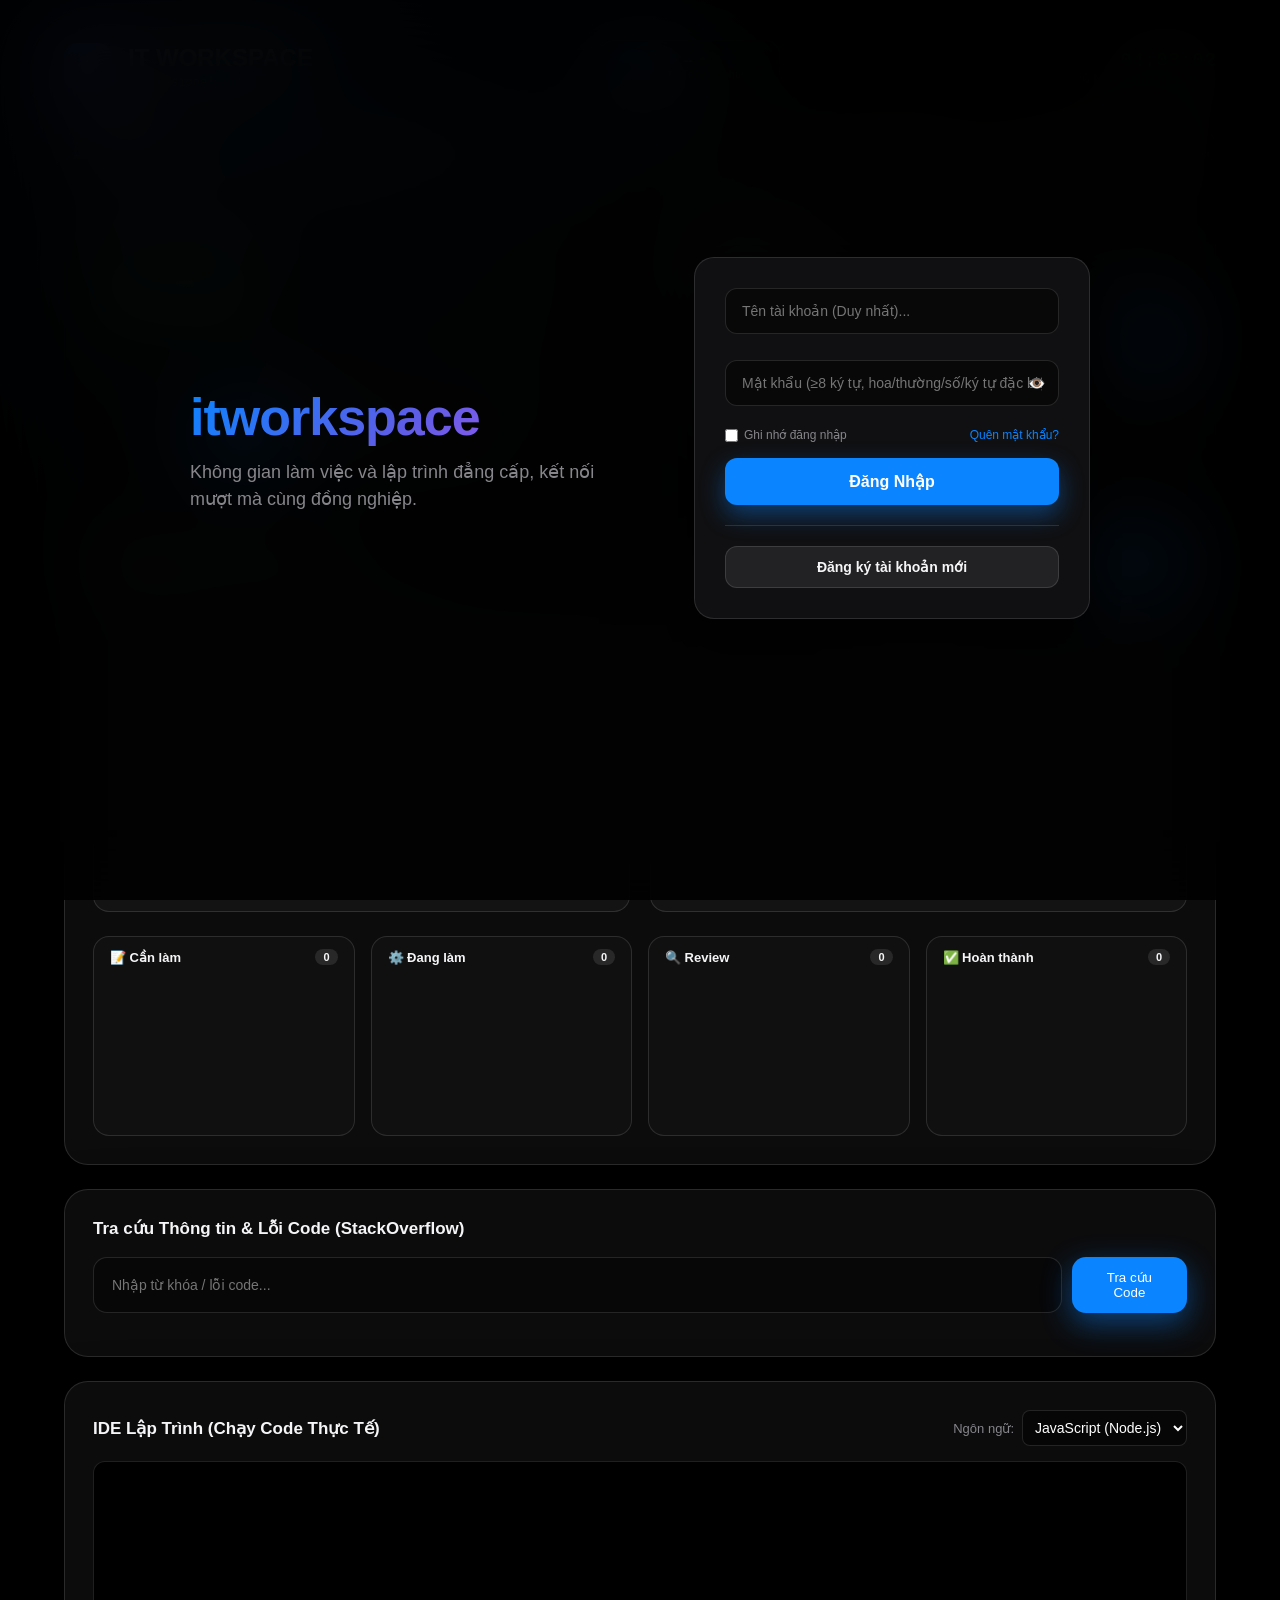
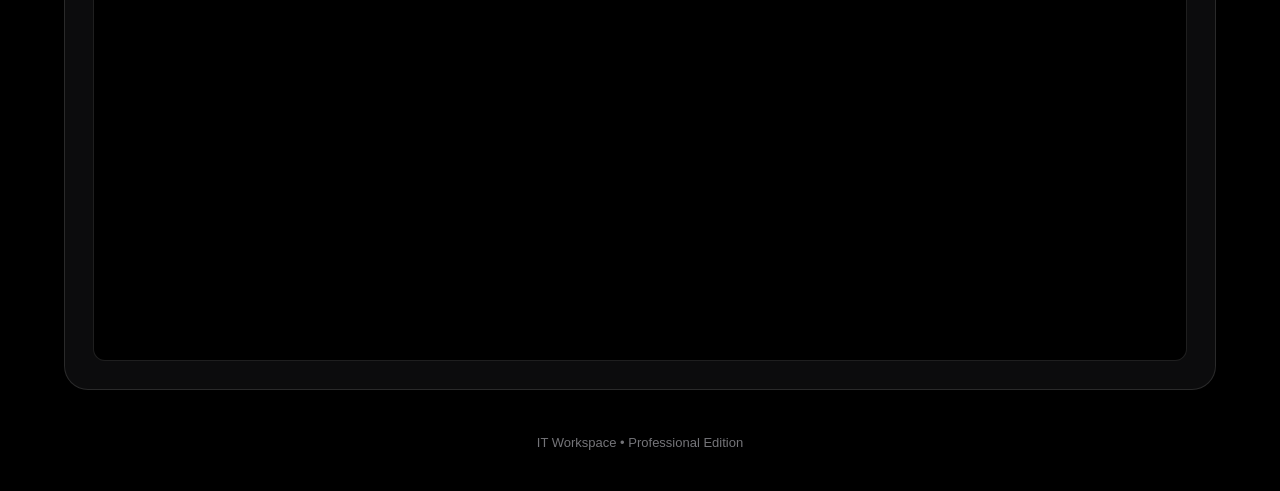
==== commit 86b4d3e2: "Add files via upload" ====
--- a/index.html
+++ b/index.html
@@ -404,6 +404,7 @@
         <button class="tab-btn" data-tab="calculator">🧮 CS Calculator</button>
         <button class="tab-btn" data-tab="quiz">📝 Bài Kiểm Tra</button>
         <button class="tab-btn" data-tab="dashboard">🎓 Dashboard SV</button>
+        <button class="tab-btn" data-tab="mu">🔴 Manchester United</button>
       </nav>
 
       <!-- TAB 1: LẬP TRÌNH & IDE -->
@@ -6629,278 +6630,653 @@
 
       <!-- TAB 2: GIẢI TRÍ -->
       <section class="panel" id="panel-entertainment">
-        <!-- SPOTIFY PLAYER -->
-        <div
-          class="card"
-          style="
-            background: rgba(20, 20, 20, 0.75);
-            border: 1px solid rgba(29, 185, 84, 0.35);
-          "
-        >
+        <!-- THANH SUBTAB TRUNG TÂM GIẢI TRÍ -->
+        <div class="yt-subtabs" id="entSubtabs">
+          <button
+            class="yt-subtab-btn active"
+            data-entview="music"
+            onclick="switchEntView('music')"
+          >
+            🎵 Nhạc
+          </button>
+          <button
+            class="yt-subtab-btn"
+            data-entview="video"
+            onclick="switchEntView('video')"
+          >
+            📺 Video
+          </button>
+          <button
+            class="yt-subtab-btn"
+            data-entview="movies"
+            onclick="switchEntView('movies')"
+          >
+            🎬 Phim
+          </button>
+          <button
+            class="yt-subtab-btn"
+            data-entview="anime"
+            onclick="switchEntView('anime')"
+          >
+            📺 Anime
+          </button>
+          <button
+            class="yt-subtab-btn"
+            data-entview="manga"
+            onclick="switchEntView('manga')"
+          >
+            📖 Manga
+          </button>
+          <button
+            class="yt-subtab-btn"
+            data-entview="gaming"
+            onclick="switchEntView('gaming')"
+          >
+            🎮 Gaming
+          </button>
+          <button
+            class="yt-subtab-btn"
+            data-entview="fun"
+            onclick="switchEntView('fun')"
+          >
+            😂 Giải trí
+          </button>
+          <button
+            class="yt-subtab-btn"
+            data-entview="widgets"
+            onclick="switchEntView('widgets')"
+          >
+            🌦 Widget
+          </button>
+          <button
+            class="yt-subtab-btn"
+            data-entview="live"
+            onclick="switchEntView('live')"
+          >
+            🔴 Livestream
+          </button>
+        </div>
+
+        <!-- ====== 🎵 NHẠC (Spotify — GIỮ NGUYÊN, chỉ bọc thêm wrapper) ====== -->
+        <div id="ent-music" class="entertainment-subpanel active">
+          <!-- SPOTIFY PLAYER -->
           <div
+            class="card"
             style="
-              display: flex;
-              justify-content: space-between;
-              align-items: center;
-              margin-bottom: 15px;
+              background: rgba(20, 20, 20, 0.75);
+              border: 1px solid rgba(29, 185, 84, 0.35);
             "
           >
-            <h2 style="margin: 0; color: #1db954">🎧 Spotify Music & Chill</h2>
-          </div>
-
-          <div class="video-controls" style="margin-bottom: 15px">
-            <input
-              type="text"
-              id="spotifySearchInput"
-              placeholder="Dán link bài hát/playlist Spotify hoặc gõ để phát lofi..."
-              onkeydown="if (event.key === 'Enter') searchSpotifyMusic();"
-            />
-            <button
-              class="btn-primary"
-              onclick="searchSpotifyMusic()"
+            <div
               style="
-                background-color: #1db954;
-                box-shadow: 0 10px 30px rgba(29, 185, 84, 0.45);
+                display: flex;
+                justify-content: space-between;
+                align-items: center;
+                margin-bottom: 15px;
               "
             >
-              Phát Nhạc
+              <h2 style="margin: 0; color: #1db954">
+                🎧 Spotify Music & Chill
+              </h2>
+            </div>
+
+            <div class="video-controls" style="margin-bottom: 15px">
+              <input
+                type="text"
+                id="spotifySearchInput"
+                placeholder="Dán link bài hát/playlist Spotify hoặc gõ để phát lofi..."
+                onkeydown="if (event.key === 'Enter') searchSpotifyMusic();"
+              />
+              <button
+                class="btn-primary"
+                onclick="searchSpotifyMusic()"
+                style="
+                  background-color: #1db954;
+                  box-shadow: 0 10px 30px rgba(29, 185, 84, 0.45);
+                "
+              >
+                Phát Nhạc
+              </button>
+            </div>
+
+            <div id="spotifyFrameContainer">
+              <iframe
+                id="spotifyIframe"
+                style="border-radius: 12px"
+                src="https://open.spotify.com/embed/playlist/37i9dQZF1DWWQRwui0ExPn?utm_source=generator&theme=0"
+                width="100%"
+                height="352"
+                frameborder="0"
+                allowfullscreen=""
+                allow="
+                  autoplay;
+                  clipboard-write;
+                  encrypted-media;
+                  fullscreen;
+                  picture-in-picture;
+                "
+                loading="lazy"
+              ></iframe>
+            </div>
+
+            <button
+              class="btn-secondary"
+              style="margin-top: 12px; font-size: 12px"
+              onclick="toggleSpotifyFavorite()"
+            >
+              ⭐ Lưu bài đang phát vào Yêu thích
             </button>
-          </div>
-
-          <div id="spotifyFrameContainer">
-            <iframe
-              id="spotifyIframe"
-              style="border-radius: 12px"
-              src="https://open.spotify.com/embed/playlist/37i9dQZF1DWWQRwui0ExPn?utm_source=generator&theme=0"
-              width="100%"
-              height="352"
-              frameborder="0"
-              allowfullscreen=""
-              allow="
-                autoplay;
-                clipboard-write;
-                encrypted-media;
-                fullscreen;
-                picture-in-picture;
+
+            <div style="margin-top: 16px">
+              <div
+                style="
+                  font-size: 12px;
+                  color: var(--text-muted);
+                  margin-bottom: 6px;
+                "
+              >
+                🕘 Đã nghe gần đây
+              </div>
+              <div class="spotify-chip-row" id="spotifyHistoryChips"></div>
+            </div>
+
+            <div style="margin-top: 16px">
+              <div
+                style="
+                  font-size: 12px;
+                  color: var(--text-muted);
+                  margin-bottom: 6px;
+                "
+              >
+                ⭐ Yêu thích
+              </div>
+              <div class="spotify-chip-row" id="spotifyFavoriteChips"></div>
+            </div>
+          </div>
+        </div>
+        <!-- ====== 📺 VIDEO (YouTube — GIỮ NGUYÊN, chỉ bọc thêm wrapper) ====== -->
+        <div id="ent-video" class="entertainment-subpanel">
+          <div class="card">
+            <div
+              style="
+                display: flex;
+                justify-content: space-between;
+                align-items: center;
+                margin-bottom: 20px;
+                flex-wrap: wrap;
+                gap: 10px;
               "
-              loading="lazy"
-            ></iframe>
-          </div>
-
-          <button
-            class="btn-secondary"
-            style="margin-top: 12px; font-size: 12px"
-            onclick="toggleSpotifyFavorite()"
-          >
-            ⭐ Lưu bài đang phát vào Yêu thích
-          </button>
-
-          <div style="margin-top: 16px">
+            >
+              <h2 style="margin: 0">📺 YouTube Video</h2>
+              <button
+                class="btn-secondary"
+                id="googleAuthBtn"
+                onclick="loginGoogleAccount()"
+                style="font-size: 13px; padding: 8px 14px"
+              >
+                🌐 Đăng nhập Tài khoản Google
+              </button>
+            </div>
+
+            <div class="video-controls">
+              <input
+                type="text"
+                id="ytInput"
+                placeholder="Nhập từ khóa tìm kiếm hoặc dán link YouTube..."
+                onkeydown="if (event.key === 'Enter') handleYouTubeAction();"
+              />
+              <button class="btn-primary" onclick="handleYouTubeAction()">
+                Tìm / Phát
+              </button>
+            </div>
+
+            <div style="display: flex; gap: 10px; margin-bottom: 12px">
+              <button
+                class="btn-secondary"
+                style="flex: 1"
+                onclick="prevTrack()"
+              >
+                ⏮ Bài trước
+              </button>
+              <button
+                class="btn-secondary"
+                style="flex: 1"
+                onclick="nextTrack()"
+              >
+                Bài tiếp theo ⏭
+              </button>
+            </div>
+
+            <div class="yt-subtabs">
+              <button
+                class="yt-subtab-btn active"
+                data-ytview="search"
+                onclick="switchYtView('search')"
+              >
+                🔍 Tìm kiếm
+              </button>
+              <button
+                class="yt-subtab-btn"
+                data-ytview="history"
+                onclick="switchYtView('history')"
+              >
+                🕘 Lịch sử
+              </button>
+              <button
+                class="yt-subtab-btn"
+                data-ytview="favorites"
+                onclick="switchYtView('favorites')"
+              >
+                ⭐ Yêu thích
+              </button>
+              <button
+                class="yt-subtab-btn"
+                data-ytview="playlist"
+                onclick="switchYtView('playlist')"
+              >
+                📃 Playlist của tôi
+              </button>
+            </div>
+
             <div
+              id="searchResults"
+              class="search-results"
+              style="display: none"
+            ></div>
+            <div
+              class="yt-video-list"
+              id="ytHistoryList"
+              style="display: none"
+            ></div>
+            <div
+              class="yt-video-list"
+              id="ytFavoritesList"
+              style="display: none"
+            ></div>
+            <div
+              class="yt-video-list"
+              id="ytPlaylistList"
+              style="display: none"
+            ></div>
+
+            <div
+              class="player"
+              id="playerBox"
+              style="
+                position: relative;
+                width: 100%;
+                aspect-ratio: 16/9;
+                background: #000;
+                border-radius: 18px;
+                overflow: hidden;
+                border: 1px solid var(--apple-glass-border);
+              "
+            >
+              <div
+                class="player-placeholder"
+                id="playerPlaceholder"
+                style="
+                  position: absolute;
+                  inset: 0;
+                  background: linear-gradient(
+                    135deg,
+                    rgba(0, 0, 0, 0.75),
+                    rgba(30, 27, 75, 0.65)
+                  );
+                  display: flex;
+                  align-items: center;
+                  justify-content: center;
+                  text-align: center;
+                "
+              >
+                <div class="overlay-text">
+                  <svg
+                    width="40"
+                    height="40"
+                    fill="none"
+                    stroke="currentColor"
+                    stroke-width="1.5"
+                    viewBox="0 0 24 24"
+                  >
+                    <path
+                      stroke-linecap="round"
+                      stroke-linejoin="round"
+                      d="M14.752 11.168l-3.197-2.132A1 1 0 0010 9.87v4.263a1 1 0 001.555.832l3.197-2.132a1 1 0 000-1.664z"
+                    ></path>
+                    <path
+                      stroke-linecap="round"
+                      stroke-linejoin="round"
+                      d="M21 12a9 9 0 11-18 0 9 9 0 0118 0z"
+                    ></path>
+                  </svg>
+                  <p>Sẵn sàng phát Video</p>
+                  <span
+                    >Nhập từ khóa tìm kiếm và ấn nút để hiện danh sách bài
+                    hát</span
+                  >
+                </div>
+              </div>
+            </div>
+          </div>
+        </div>
+
+        <!-- ====== 🎬 PHIM (TMDb API — cần API Key cá nhân giống YouTube) ====== -->
+        <div id="ent-movies" class="entertainment-subpanel">
+          <div class="card">
+            <h2>🎬 Phim</h2>
+            <p
               style="
                 font-size: 12px;
                 color: var(--text-muted);
-                margin-bottom: 6px;
+                margin-bottom: 14px;
               "
             >
-              🕘 Đã nghe gần đây
-            </div>
-            <div class="spotify-chip-row" id="spotifyHistoryChips"></div>
-          </div>
-
-          <div style="margin-top: 16px">
+              Dùng TMDb (The Movie Database) API — dán API Key cá nhân của bạn ở
+              tab ⚙️ Cài Đặt. Lưu ý: TMDb chỉ cung cấp
+              <b>điểm đánh giá của chính TMDb</b>, không phải điểm IMDb thật
+              (IMDb không có API công khai miễn phí).
+            </p>
+            <div class="video-controls">
+              <input
+                type="text"
+                id="movieSearchInput"
+                placeholder="Tìm phim..."
+                onkeydown="if (event.key === 'Enter') searchMovies();"
+              />
+              <button class="btn-primary" onclick="searchMovies()">
+                🔍 Tìm
+              </button>
+              <button class="btn-secondary" onclick="loadPopularMovies()">
+                🔥 Phim hot
+              </button>
+            </div>
             <div
+              id="movieResults"
+              class="search-results"
+              style="display: none; margin-top: 16px"
+            ></div>
+          </div>
+        </div>
+
+        <!-- ====== 📺 ANIME (Jikan/MyAnimeList API — MIỄN PHÍ, KHÔNG CẦN KEY) ====== -->
+        <div id="ent-anime" class="entertainment-subpanel">
+          <div class="card">
+            <h2>📺 Anime</h2>
+            <div class="video-controls">
+              <input
+                type="text"
+                id="animeSearchInput"
+                placeholder="Tìm anime..."
+                onkeydown="if (event.key === 'Enter') searchAnime();"
+              />
+              <button class="btn-primary" onclick="searchAnime()">
+                🔍 Tìm
+              </button>
+              <button class="btn-secondary" onclick="loadTopAnime()">
+                🔥 Đang hot
+              </button>
+            </div>
+            <div
+              id="animeResults"
+              class="search-results"
+              style="display: none; margin-top: 16px"
+            ></div>
+          </div>
+          <div class="card">
+            <h2>⭐ Anime Yêu Thích Của Bạn</h2>
+            <div id="animeFavoritesList" class="yt-video-list"></div>
+          </div>
+        </div>
+
+        <!-- ====== 📖 MANGA (Jikan API — MIỄN PHÍ + Tiến độ đọc lưu LocalStorage) ====== -->
+        <div id="ent-manga" class="entertainment-subpanel">
+          <div class="card">
+            <h2>📖 Manga</h2>
+            <div class="video-controls">
+              <input
+                type="text"
+                id="mangaSearchInput"
+                placeholder="Tìm manga..."
+                onkeydown="if (event.key === 'Enter') searchManga();"
+              />
+              <button class="btn-primary" onclick="searchManga()">
+                🔍 Tìm
+              </button>
+              <button class="btn-secondary" onclick="loadTopManga()">
+                🔥 Nổi bật
+              </button>
+            </div>
+            <div
+              id="mangaResults"
+              class="search-results"
+              style="display: none; margin-top: 16px"
+            ></div>
+          </div>
+          <div class="card">
+            <h2>🔖 Tiến Độ Đọc &amp; Bookmark Chương</h2>
+            <div id="mangaProgressList" class="yt-video-list"></div>
+          </div>
+        </div>
+
+        <!-- ====== 🎮 GAMING (Trình theo dõi cá nhân — LocalStorage) ====== -->
+        <div id="ent-gaming" class="entertainment-subpanel">
+          <div class="card">
+            <h2>🎮 Gaming</h2>
+            <p
               style="
                 font-size: 12px;
                 color: var(--text-muted);
-                margin-bottom: 6px;
+                margin-bottom: 14px;
               "
             >
-              ⭐ Yêu thích
-            </div>
-            <div class="spotify-chip-row" id="spotifyFavoriteChips"></div>
+              ⚠️ Steam/Epic/Riot/Xbox/PlayStation không có API công khai dùng
+              được trực tiếp từ trình duyệt mà không cần đăng nhập OAuth qua
+              backend — nên đây là <b>sổ theo dõi game cá nhân</b> (bạn tự thêm
+              game, lưu bằng LocalStorage) thay vì đồng bộ tài khoản thật.
+            </p>
+            <div class="grid-2">
+              <input type="text" id="gameNameInput" placeholder="Tên game..." />
+              <select id="gamePlatformInput">
+                <option value="Steam">Steam</option>
+                <option value="Epic Games">Epic Games</option>
+                <option value="Riot Games">Riot Games</option>
+                <option value="Xbox">Xbox</option>
+                <option value="PlayStation">PlayStation</option>
+              </select>
+            </div>
+            <div class="grid-2" style="margin-top: 14px">
+              <select id="gameStatusInput">
+                <option value="playing">🎮 Đang chơi</option>
+                <option value="wishlist">⭐ Wishlist</option>
+              </select>
+              <button class="btn-primary" onclick="addGameEntry()">
+                + Thêm game
+              </button>
+            </div>
+            <div
+              style="display: flex; gap: 8px; margin: 16px 0; flex-wrap: wrap"
+            >
+              <button
+                class="yt-subtab-btn active"
+                data-gamefilter="all"
+                onclick="filterGameList('all')"
+              >
+                Tất cả
+              </button>
+              <button
+                class="yt-subtab-btn"
+                data-gamefilter="playing"
+                onclick="filterGameList('playing')"
+              >
+                Đang chơi
+              </button>
+              <button
+                class="yt-subtab-btn"
+                data-gamefilter="wishlist"
+                onclick="filterGameList('wishlist')"
+              >
+                Wishlist
+              </button>
+            </div>
+            <div id="gameListBox" class="yt-video-list"></div>
           </div>
         </div>
 
-        <div class="card">
-          <div
-            style="
-              display: flex;
-              justify-content: space-between;
-              align-items: center;
-              margin-bottom: 20px;
-              flex-wrap: wrap;
-              gap: 10px;
-            "
-          >
-            <h2 style="margin: 0">📺 YouTube Video</h2>
-            <button
-              class="btn-secondary"
-              id="googleAuthBtn"
-              onclick="loginGoogleAccount()"
-              style="font-size: 13px; padding: 8px 14px"
-            >
-              🌐 Đăng nhập Tài khoản Google
-            </button>
-          </div>
-
-          <div class="video-controls">
-            <input
-              type="text"
-              id="ytInput"
-              placeholder="Nhập từ khóa tìm kiếm hoặc dán link YouTube..."
-              onkeydown="if (event.key === 'Enter') handleYouTubeAction();"
-            />
-            <button class="btn-primary" onclick="handleYouTubeAction()">
-              Tìm / Phát
-            </button>
-          </div>
-
-          <div style="display: flex; gap: 10px; margin-bottom: 12px">
-            <button class="btn-secondary" style="flex: 1" onclick="prevTrack()">
-              ⏮ Bài trước
-            </button>
-            <button class="btn-secondary" style="flex: 1" onclick="nextTrack()">
-              Bài tiếp theo ⏭
-            </button>
-          </div>
-
-          <div class="yt-subtabs">
-            <button
-              class="yt-subtab-btn active"
-              data-ytview="search"
-              onclick="switchYtView('search')"
-            >
-              🔍 Tìm kiếm
-            </button>
-            <button
-              class="yt-subtab-btn"
-              data-ytview="history"
-              onclick="switchYtView('history')"
-            >
-              🕘 Lịch sử
-            </button>
-            <button
-              class="yt-subtab-btn"
-              data-ytview="favorites"
-              onclick="switchYtView('favorites')"
-            >
-              ⭐ Yêu thích
-            </button>
-            <button
-              class="yt-subtab-btn"
-              data-ytview="playlist"
-              onclick="switchYtView('playlist')"
-            >
-              📃 Playlist của tôi
-            </button>
-          </div>
-
-          <div
-            id="searchResults"
-            class="search-results"
-            style="display: none"
-          ></div>
-          <div
-            class="yt-video-list"
-            id="ytHistoryList"
-            style="display: none"
-          ></div>
-          <div
-            class="yt-video-list"
-            id="ytFavoritesList"
-            style="display: none"
-          ></div>
-          <div
-            class="yt-video-list"
-            id="ytPlaylistList"
-            style="display: none"
-          ></div>
-
-          <div
-            class="player"
-            id="playerBox"
-            style="
-              position: relative;
-              width: 100%;
-              aspect-ratio: 16/9;
-              background: #000;
-              border-radius: 18px;
-              overflow: hidden;
-              border: 1px solid var(--apple-glass-border);
-            "
-          >
+        <!-- ====== 😂 GIẢI TRÍ NHANH (Meme/Joke/Fact/Ảnh thú cưng — API thật, miễn phí) ====== -->
+        <div id="ent-fun" class="entertainment-subpanel">
+          <div class="card">
+            <h2>😂 Giải Trí Nhanh</h2>
             <div
-              class="player-placeholder"
-              id="playerPlaceholder"
               style="
-                position: absolute;
-                inset: 0;
-                background: linear-gradient(
-                  135deg,
-                  rgba(0, 0, 0, 0.75),
-                  rgba(30, 27, 75, 0.65)
-                );
                 display: flex;
-                align-items: center;
-                justify-content: center;
-                text-align: center;
+                gap: 10px;
+                flex-wrap: wrap;
+                margin-bottom: 16px;
               "
             >
-              <div class="overlay-text">
-                <svg
-                  width="40"
-                  height="40"
-                  fill="none"
-                  stroke="currentColor"
-                  stroke-width="1.5"
-                  viewBox="0 0 24 24"
-                >
-                  <path
-                    stroke-linecap="round"
-                    stroke-linejoin="round"
-                    d="M14.752 11.168l-3.197-2.132A1 1 0 0010 9.87v4.263a1 1 0 001.555.832l3.197-2.132a1 1 0 000-1.664z"
-                  ></path>
-                  <path
-                    stroke-linecap="round"
-                    stroke-linejoin="round"
-                    d="M21 12a9 9 0 11-18 0 9 9 0 0118 0z"
-                  ></path>
-                </svg>
-                <p>Sẵn sàng phát Video</p>
-                <span
-                  >Nhập từ khóa tìm kiếm và ấn nút để hiện danh sách bài
-                  hát</span
-                >
-              </div>
-            </div>
+              <button class="btn-secondary" onclick="fetchRandomMeme()">
+                🖼️ Meme ngẫu nhiên
+              </button>
+              <button class="btn-secondary" onclick="fetchRandomJoke()">
+                😂 Joke
+              </button>
+              <button class="btn-secondary" onclick="fetchRandomFact()">
+                💡 Fact thú vị
+              </button>
+              <button class="btn-secondary" onclick="fetchRandomPet('cat')">
+                🐱 Ảnh mèo
+              </button>
+              <button class="btn-secondary" onclick="fetchRandomPet('dog')">
+                🐶 Ảnh chó
+              </button>
+            </div>
+            <div
+              id="funContentBox"
+              class="web-demo-box"
+              style="text-align: center; min-height: 100px"
+            >
+              <p style="color: var(--text-muted); font-size: 13px">
+                Bấm 1 nút bên trên để bắt đầu...
+              </p>
+            </div>
+          </div>
+
+          <div class="card">
+            <h2>💭 Quote Trong Ngày</h2>
+            <div
+              id="dailyQuoteBox"
+              style="
+                font-size: 15px;
+                font-style: italic;
+                color: var(--text-main);
+                padding: 16px;
+              "
+            ></div>
           </div>
         </div>
 
-        <div
-          class="card"
-          style="
-            background: rgba(26, 11, 12, 0.45);
-            border: 1px solid rgba(218, 41, 28, 0.3);
-          "
-        >
-          <h2 style="color: #ff453a">Manchester United Zone</h2>
-          <div
-            style="
-              border-radius: 14px;
-              overflow: hidden;
-              height: 500px;
-              border: 1px solid var(--apple-glass-border);
-              margin-top: 15px;
-            "
-          >
-            <iframe
-              src="https://www.fctables.com/teams/manchester-united-195973/iframe/?type=team-recent-matches&lang=en&past=4&future=4&title=Manchester+United"
-              width="100%"
-              height="100%"
-              frameborder="0"
-              scrolling="yes"
-            ></iframe>
+        <!-- ====== 🌦 WIDGET (Thời tiết + Chất lượng không khí + Đồng hồ thế giới — Open-Meteo, MIỄN PHÍ) ====== -->
+        <div id="ent-widgets" class="entertainment-subpanel">
+          <div class="card">
+            <h2>🌦 Thời Tiết &amp; Chất Lượng Không Khí</h2>
+            <div class="video-controls">
+              <input
+                type="text"
+                id="weatherCityInput"
+                placeholder="Nhập tên thành phố..."
+                onkeydown="if (event.key === 'Enter') searchWeatherWidget();"
+              />
+              <button class="btn-primary" onclick="searchWeatherWidget()">
+                🔍 Xem
+              </button>
+            </div>
+            <div id="weatherWidgetResult" style="margin-top: 16px"></div>
+          </div>
+
+          <div class="card">
+            <h2>🕐 Đồng Hồ Thế Giới</h2>
+            <div class="task-stats-row" id="worldClockBox"></div>
+          </div>
+        </div>
+
+        <!-- ====== 🔴 LIVESTREAM (Twitch/YouTube Live/Kick — embed thật) ====== -->
+        <div id="ent-live" class="entertainment-subpanel">
+          <div class="card">
+            <h2>🟣 Twitch</h2>
+            <div class="video-controls">
+              <input
+                type="text"
+                id="twitchChannelInput"
+                placeholder="Tên kênh Twitch, ví dụ: shroud"
+              />
+              <button class="btn-primary" onclick="loadTwitchEmbed()">
+                Xem
+              </button>
+            </div>
+            <div id="twitchEmbedBox" style="margin-top: 14px"></div>
+          </div>
+
+          <div class="card">
+            <h2>🔴 YouTube Live</h2>
+            <p
+              style="
+                font-size: 12px;
+                color: var(--text-muted);
+                margin-bottom: 10px;
+              "
+            >
+              Dán link/ID video đang livestream trên YouTube (YouTube Embed hỗ
+              trợ cả video thường lẫn đang live).
+            </p>
+            <div class="video-controls">
+              <input
+                type="text"
+                id="ytLiveInput"
+                placeholder="Link hoặc ID video YouTube Live..."
+              />
+              <button class="btn-primary" onclick="loadYtLiveEmbed()">
+                Xem
+              </button>
+            </div>
+            <div id="ytLiveEmbedBox" style="margin-top: 14px"></div>
+          </div>
+
+          <div class="card">
+            <h2>🟢 Kick</h2>
+            <div class="video-controls">
+              <input
+                type="text"
+                id="kickChannelInput"
+                placeholder="Tên kênh Kick..."
+              />
+              <button class="btn-primary" onclick="loadKickEmbed()">Xem</button>
+            </div>
+            <div id="kickEmbedBox" style="margin-top: 14px"></div>
+          </div>
+
+          <div class="card">
+            <h2>🔵 Facebook Gaming</h2>
+            <p
+              style="
+                font-size: 12px;
+                color: var(--text-muted);
+                margin-bottom: 10px;
+              "
+            >
+              ⚠️ Facebook Gaming yêu cầu Facebook SDK + App ID để nhúng ổn định
+              — phần dưới đây mở kênh thật ở tab mới thay vì nhúng iframe không
+              chắc chắn hoạt động.
+            </p>
+            <div class="video-controls">
+              <input
+                type="text"
+                id="fbGamingInput"
+                placeholder="Tên kênh hoặc link Facebook Gaming..."
+              />
+              <button class="btn-secondary" onclick="openFacebookGaming()">
+                🔗 Mở kênh
+              </button>
+            </div>
           </div>
         </div>
       </section>
@@ -7229,6 +7605,38 @@
                 target="_blank"
                 style="color: var(--accent)"
                 >Google Cloud Console</a
+              >.
+            </p>
+          </div>
+
+          <div
+            style="
+              margin-bottom: 20px;
+              background: rgba(255, 255, 255, 0.03);
+              padding: 16px;
+              border-radius: 16px;
+              border: 1px solid var(--apple-glass-border);
+            "
+          >
+            <label class="field-label"
+              >🎬 TMDb API Key (dùng cho mục Phim, chỉ lưu trên trình duyệt của
+              bạn):</label
+            >
+            <input
+              type="password"
+              id="settingTmdbApiKey"
+              placeholder="Dán API Key cá nhân của bạn tại đây..."
+              oninput="saveTmdbApiKey()"
+            />
+            <p
+              style="font-size: 11px; color: var(--text-muted); margin-top: 8px"
+            >
+              Lấy key miễn phí tại
+              <a
+                href="https://www.themoviedb.org/settings/api"
+                target="_blank"
+                style="color: var(--accent)"
+                >TMDb — The Movie Database</a
               >.
             </p>
           </div>
@@ -7654,6 +8062,1014 @@
         </div>
       </section>
 
+      <!-- TAB MỚI: MANCHESTER UNITED -->
+      <section class="panel" id="panel-mu">
+        <!-- BANNER (không dùng ảnh/logo có bản quyền — dùng gradient + emoji) -->
+        <div class="card mu-banner">
+          <div class="mu-banner-content">
+            <div class="mu-banner-badge">🔴</div>
+            <div>
+              <h1 class="mu-banner-title">Manchester United</h1>
+              <p class="mu-banner-sub">Old Trafford — "Theatre of Dreams"</p>
+            </div>
+          </div>
+          <p class="mu-banner-note">
+            ⚠️ Không dùng ảnh sân/logo chính thức có bản quyền — bạn có thể tự
+            thêm ảnh của riêng mình (đã có quyền sử dụng) ở mục 🖼️ Bộ sưu tập
+            bên dưới.
+          </p>
+        </div>
+
+        <!-- SUBTAB ĐIỀU HƯỚNG NỘI BỘ -->
+        <div class="yt-subtabs" id="muSubtabs">
+          <button
+            class="yt-subtab-btn active"
+            data-muview="overview"
+            onclick="switchMuView('overview')"
+          >
+            🏠 Tổng quan
+          </button>
+          <button
+            class="yt-subtab-btn"
+            data-muview="schedule"
+            onclick="switchMuView('schedule')"
+          >
+            📅 Lịch &amp; Tin tức
+          </button>
+          <button
+            class="yt-subtab-btn"
+            data-muview="squad"
+            onclick="switchMuView('squad')"
+          >
+            ⚽ Đội hình &amp; Cầu thủ
+          </button>
+          <button
+            class="yt-subtab-btn"
+            data-muview="stats"
+            onclick="switchMuView('stats')"
+          >
+            📊 Thống kê &amp; Dự đoán
+          </button>
+          <button
+            class="yt-subtab-btn"
+            data-muview="fanzone"
+            onclick="switchMuView('fanzone')"
+          >
+            🎉 Fan Zone
+          </button>
+          <button
+            class="yt-subtab-btn"
+            data-muview="media"
+            onclick="switchMuView('media')"
+          >
+            🎬 Media &amp; BST
+          </button>
+          <button
+            class="yt-subtab-btn"
+            data-muview="notify"
+            onclick="switchMuView('notify')"
+          >
+            🔔 Thông báo
+          </button>
+        </div>
+
+        <!-- ================= 🏠 TỔNG QUAN ================= -->
+        <div id="mu-overview" class="mu-subpanel active">
+          <!-- TRẬN ĐẤU TIẾP THEO + COUNTDOWN -->
+          <div class="card">
+            <h2>⏭️ Trận Đấu Tiếp Theo</h2>
+            <p
+              style="
+                font-size: 12px;
+                color: var(--text-muted);
+                margin-bottom: 14px;
+              "
+            >
+              ⚠️ Không có nguồn dữ liệu lịch thi đấu trực tiếp miễn phí đủ tin
+              cậy để nhúng không cần backend — bạn tự nhập thông tin trận đấu,
+              hệ thống sẽ tự đếm ngược thời gian thực.
+            </p>
+            <div class="grid-2">
+              <input type="text" id="muNextOpponent" placeholder="Đối thủ..." />
+              <select id="muNextCompetition">
+                <option value="Premier League">Premier League</option>
+                <option value="FA Cup">FA Cup</option>
+                <option value="League Cup">League Cup</option>
+                <option value="Europa League">Europa League</option>
+                <option value="Friendly">Giao hữu</option>
+              </select>
+            </div>
+            <div class="grid-2" style="margin-top: 14px">
+              <input type="datetime-local" id="muNextDateTime" />
+              <input
+                type="text"
+                id="muNextVenue"
+                placeholder="Sân thi đấu..."
+              />
+            </div>
+            <button
+              class="btn-primary"
+              style="margin-top: 14px"
+              onclick="saveMuNextMatch()"
+            >
+              💾 Lưu trận đấu
+            </button>
+
+            <div id="muCountdownBox" class="mu-countdown-box"></div>
+          </div>
+
+          <!-- LIVE MATCH CENTER (theo dõi trực tiếp thủ công) -->
+          <div class="card">
+            <h2>📈 Live Match Center</h2>
+            <p
+              style="
+                font-size: 12px;
+                color: var(--text-muted);
+                margin-bottom: 14px;
+              "
+            >
+              ⚠️ Không có feed dữ liệu trực tiếp thật (cần trả phí + backend) —
+              đây là bảng theo dõi trận đấu <b>thủ công</b>, giúp bạn tự ghi lại
+              diễn biến khi đang xem trận đấu thật.
+            </p>
+            <div class="grid-2">
+              <div>
+                <label class="field-label">Tỷ số MU</label>
+                <input
+                  type="number"
+                  id="muLiveScoreHome"
+                  value="0"
+                  min="0"
+                  onchange="saveMuLiveMatch()"
+                />
+              </div>
+              <div>
+                <label class="field-label">Tỷ số đối thủ</label>
+                <input
+                  type="number"
+                  id="muLiveScoreAway"
+                  value="0"
+                  min="0"
+                  onchange="saveMuLiveMatch()"
+                />
+              </div>
+            </div>
+            <div
+              class="task-stats-row"
+              id="muLiveStatsRow"
+              style="margin-top: 16px"
+            ></div>
+            <div class="grid-2" style="margin-top: 14px">
+              <div>
+                <label class="field-label">Possession MU (%)</label>
+                <input
+                  type="number"
+                  id="muLivePossession"
+                  value="50"
+                  min="0"
+                  max="100"
+                  onchange="saveMuLiveMatch()"
+                />
+              </div>
+              <div>
+                <label class="field-label">Shots (Tổng / Trúng đích)</label>
+                <input
+                  type="text"
+                  id="muLiveShots"
+                  placeholder="VD: 12/5"
+                  onchange="saveMuLiveMatch()"
+                />
+              </div>
+            </div>
+            <button
+              class="btn-secondary"
+              style="margin-top: 14px"
+              onclick="addMuMatchEvent()"
+            >
+              + Ghi sự kiện trận đấu
+            </button>
+            <input
+              type="text"
+              id="muMatchEventInput"
+              placeholder="VD: 45' Bàn thắng - Rashford"
+              style="margin-top: 8px"
+            />
+            <div
+              class="osi-log"
+              id="muMatchTimeline"
+              style="margin-top: 14px"
+            ></div>
+          </div>
+
+          <!-- KẾT QUẢ GẦN ĐÂY (giữ nguyên iframe fctables.com đã có sẵn) -->
+          <div class="card">
+            <h2>📋 Kết Quả Gần Đây</h2>
+            <div
+              style="
+                border-radius: 14px;
+                overflow: hidden;
+                height: 500px;
+                border: 1px solid var(--apple-glass-border);
+                margin-top: 15px;
+              "
+            >
+              <iframe
+                src="https://www.fctables.com/teams/manchester-united-195973/iframe/?type=team-recent-matches&lang=en&past=4&future=4&title=Manchester+United"
+                width="100%"
+                height="100%"
+                frameborder="0"
+                scrolling="yes"
+              ></iframe>
+            </div>
+          </div>
+
+          <!-- BXH PREMIER LEAGUE (cập nhật thủ công) -->
+          <div class="card">
+            <h2>🏆 Bảng Xếp Hạng Premier League</h2>
+            <p
+              style="
+                font-size: 12px;
+                color: var(--text-muted);
+                margin-bottom: 14px;
+              "
+            >
+              Bảng cập nhật thủ công (không có API miễn phí đủ tin cậy) — MU
+              được tô sáng để dễ theo dõi.
+            </p>
+            <div class="grid-2">
+              <input
+                type="text"
+                id="standingTeamInput"
+                placeholder="Tên đội..."
+              />
+              <input
+                type="number"
+                id="standingPointsInput"
+                placeholder="Điểm"
+                min="0"
+              />
+            </div>
+            <div class="grid-2" style="margin-top: 10px">
+              <input
+                type="number"
+                id="standingGdInput"
+                placeholder="Hiệu số (VD: +15 hoặc -3)"
+              />
+              <button class="btn-primary" onclick="addStandingRow()">
+                + Thêm đội
+              </button>
+            </div>
+            <table
+              class="bigo-table"
+              id="standingsTable"
+              style="margin-top: 16px"
+            >
+              <tr>
+                <th>#</th>
+                <th>Đội</th>
+                <th>Điểm</th>
+                <th>Hiệu số</th>
+                <th></th>
+              </tr>
+            </table>
+          </div>
+        </div>
+
+        <!-- ================= 📅 LỊCH & TIN TỨC ================= -->
+        <div id="mu-schedule" class="mu-subpanel">
+          <div class="card">
+            <h2>📅 Lịch Thi Đấu</h2>
+            <div class="grid-2">
+              <input
+                type="text"
+                id="muFixtureOpponent"
+                placeholder="Đối thủ..."
+              />
+              <select id="muFixtureCompetition">
+                <option value="Premier League">Premier League</option>
+                <option value="FA Cup">FA Cup</option>
+                <option value="League Cup">League Cup</option>
+                <option value="Europa League">Europa League</option>
+                <option value="Friendly">Giao hữu</option>
+              </select>
+            </div>
+            <div class="grid-2" style="margin-top: 10px">
+              <input type="datetime-local" id="muFixtureDateTime" />
+              <button class="btn-primary" onclick="addMuFixture()">
+                + Thêm trận
+              </button>
+            </div>
+            <div
+              style="display: flex; gap: 8px; margin: 16px 0; flex-wrap: wrap"
+            >
+              <button
+                class="yt-subtab-btn active"
+                data-fixturefilter="all"
+                onclick="filterMuFixtures('all')"
+              >
+                Tất cả
+              </button>
+              <button
+                class="yt-subtab-btn"
+                data-fixturefilter="Premier League"
+                onclick="filterMuFixtures('Premier League')"
+              >
+                Premier League
+              </button>
+              <button
+                class="yt-subtab-btn"
+                data-fixturefilter="FA Cup"
+                onclick="filterMuFixtures('FA Cup')"
+              >
+                FA Cup
+              </button>
+              <button
+                class="yt-subtab-btn"
+                data-fixturefilter="League Cup"
+                onclick="filterMuFixtures('League Cup')"
+              >
+                League Cup
+              </button>
+              <button
+                class="yt-subtab-btn"
+                data-fixturefilter="Europa League"
+                onclick="filterMuFixtures('Europa League')"
+              >
+                Europa League
+              </button>
+              <button
+                class="yt-subtab-btn"
+                data-fixturefilter="Friendly"
+                onclick="filterMuFixtures('Friendly')"
+              >
+                Giao hữu
+              </button>
+            </div>
+            <ul class="checklist-list" id="muFixtureList"></ul>
+          </div>
+
+          <div class="card">
+            <h2>📰 Tin Tức Nhanh</h2>
+            <p
+              style="
+                font-size: 12px;
+                color: var(--text-muted);
+                margin-bottom: 14px;
+              "
+            >
+              ⚠️ Các trang tin (BBC, Sky Sports, The Athletic, ESPN, MU
+              Official, Goal) đều chặn CORS nên không thể nhúng trực tiếp nội
+              dung vào trang tĩnh không backend — bấm mỗi thẻ để mở nguồn tin
+              <b>thật</b> ở tab mới.
+            </p>
+            <div class="cs-subject-grid" id="muNewsSourcesGrid"></div>
+          </div>
+
+          <div class="card">
+            <h2>🔄 Chuyển Nhượng</h2>
+            <div class="grid-2">
+              <input
+                type="text"
+                id="transferPlayerInput"
+                placeholder="Tên cầu thủ..."
+              />
+              <select id="transferTypeInput">
+                <option value="in">🟢 IN (đến)</option>
+                <option value="out">🔴 OUT (đi)</option>
+              </select>
+            </div>
+            <div class="grid-2" style="margin-top: 10px">
+              <select id="transferStatusInput">
+                <option value="rumour">🗣️ Rumour (tin đồn)</option>
+                <option value="confirmed">✅ Confirmed (chính thức)</option>
+              </select>
+              <div>
+                <label class="field-label"
+                  >Độ tin cậy:
+                  <span id="transferConfidenceLabel">50</span>%</label
+                >
+                <input
+                  type="range"
+                  id="transferConfidenceInput"
+                  min="0"
+                  max="100"
+                  value="50"
+                  oninput="
+                    document.getElementById(
+                      'transferConfidenceLabel',
+                    ).textContent = this.value
+                  "
+                />
+              </div>
+            </div>
+            <button
+              class="btn-primary"
+              style="margin-top: 14px"
+              onclick="addTransferEntry()"
+            >
+              + Thêm tin chuyển nhượng
+            </button>
+            <div id="transferList" style="margin-top: 16px"></div>
+          </div>
+        </div>
+
+        <!-- ================= ⚽ ĐỘI HÌNH & CẦU THỦ ================= -->
+        <div id="mu-squad" class="mu-subpanel">
+          <div class="card">
+            <h2>⚽ Đội Hình Ra Sân</h2>
+            <label class="field-label">Sơ đồ chiến thuật:</label>
+            <select id="muFormationSelect" onchange="renderMuFormationPitch()">
+              <option value="4-2-3-1">4-2-3-1</option>
+              <option value="4-3-3">4-3-3</option>
+              <option value="3-4-2-1">3-4-2-1</option>
+            </select>
+            <div class="mu-pitch" id="muPitchContainer"></div>
+            <p
+              style="
+                font-size: 11px;
+                color: var(--text-muted);
+                margin-top: 10px;
+              "
+            >
+              Bấm vào từng vị trí để nhập tên cầu thủ — tự lưu vào trình duyệt
+              của bạn.
+            </p>
+          </div>
+
+          <div class="card">
+            <h2>👥 Danh Sách Cầu Thủ</h2>
+            <p
+              style="
+                font-size: 12px;
+                color: var(--text-muted);
+                margin-bottom: 14px;
+              "
+            >
+              ⚠️ Không có API đội hình/cầu thủ realtime miễn phí đáng tin cậy —
+              đây là sổ quản lý đội hình của riêng bạn (đã có sẵn vài dòng mẫu,
+              hãy tự cập nhật đội hình thật hiện tại).
+            </p>
+            <div class="grid-2">
+              <input
+                type="text"
+                id="playerNameInput"
+                placeholder="Tên cầu thủ..."
+              />
+              <input
+                type="number"
+                id="playerNumberInput"
+                placeholder="Số áo"
+                min="1"
+                max="99"
+              />
+            </div>
+            <div class="grid-2" style="margin-top: 10px">
+              <select id="playerPositionInput">
+                <option value="GK">Thủ môn (GK)</option>
+                <option value="DF">Hậu vệ (DF)</option>
+                <option value="MF">Tiền vệ (MF)</option>
+                <option value="FW">Tiền đạo (FW)</option>
+              </select>
+              <input
+                type="number"
+                id="playerAgeInput"
+                placeholder="Tuổi"
+                min="15"
+                max="45"
+              />
+            </div>
+            <input
+              type="text"
+              id="playerNationalityInput"
+              placeholder="Quốc tịch..."
+              style="margin-top: 10px"
+            />
+            <button
+              class="btn-primary"
+              style="margin-top: 14px"
+              onclick="addPlayerEntry()"
+            >
+              + Thêm cầu thủ
+            </button>
+
+            <input
+              type="text"
+              id="playerSearchInput"
+              placeholder="🔍 Tìm cầu thủ theo tên..."
+              style="margin-top: 16px"
+              oninput="renderPlayerRoster()"
+            />
+            <div
+              id="playerRosterList"
+              class="yt-video-list"
+              style="margin-top: 14px"
+            ></div>
+          </div>
+        </div>
+
+        <!-- MODAL PLAYER HUB (chi tiết cầu thủ) -->
+        <div class="modal-overlay" id="playerHubModalOverlay">
+          <div class="card modal-box" id="playerHubModalBox"></div>
+        </div>
+
+        <!-- ================= 📊 THỐNG KÊ & DỰ ĐOÁN ================= -->
+        <div id="mu-stats" class="mu-subpanel">
+          <div class="card">
+            <h2>📊 Thống Kê Mùa Giải</h2>
+            <p
+              style="
+                font-size: 12px;
+                color: var(--text-muted);
+                margin-bottom: 14px;
+              "
+            >
+              Cập nhật thủ công — lấy tên/số liệu từ danh sách cầu thủ ở mục
+              trước hoặc tự nhập.
+            </p>
+            <div class="grid-2">
+              <div>
+                <label class="field-label"
+                  >🥅 Top Scorer (Ghi bàn nhiều nhất)</label
+                >
+                <input
+                  type="text"
+                  id="statTopScorer"
+                  placeholder="Tên - số bàn"
+                  onchange="saveSeasonStats()"
+                />
+              </div>
+              <div>
+                <label class="field-label"
+                  >🎯 Top Assist (Kiến tạo nhiều nhất)</label
+                >
+                <input
+                  type="text"
+                  id="statTopAssist"
+                  placeholder="Tên - số kiến tạo"
+                  onchange="saveSeasonStats()"
+                />
+              </div>
+            </div>
+            <div class="grid-2" style="margin-top: 14px">
+              <div>
+                <label class="field-label"
+                  >🧤 Most Clean Sheets (Giữ sạch lưới)</label
+                >
+                <input
+                  type="text"
+                  id="statCleanSheets"
+                  placeholder="Tên - số trận"
+                  onchange="saveSeasonStats()"
+                />
+              </div>
+              <div>
+                <label class="field-label"
+                  >⏱️ Most Appearances (Ra sân nhiều nhất)</label
+                >
+                <input
+                  type="text"
+                  id="statAppearances"
+                  placeholder="Tên - số trận"
+                  onchange="saveSeasonStats()"
+                />
+              </div>
+            </div>
+          </div>
+
+          <div class="card">
+            <h2>📈 Club Statistics</h2>
+            <div class="grid-2">
+              <div>
+                <label class="field-label">Tỷ lệ thắng (%)</label>
+                <input
+                  type="number"
+                  id="clubWinPercent"
+                  min="0"
+                  max="100"
+                  value="50"
+                  onchange="saveClubStats()"
+                />
+              </div>
+              <div>
+                <label class="field-label">Bàn thắng / Bàn thua</label>
+                <input
+                  type="text"
+                  id="clubGoalsForAgainst"
+                  placeholder="VD: 45/30"
+                  onchange="saveClubStats()"
+                />
+              </div>
+            </div>
+            <div class="grid-2" style="margin-top: 14px">
+              <div>
+                <label class="field-label">Possession trung bình (%)</label>
+                <input
+                  type="number"
+                  id="clubPossessionAvg"
+                  min="0"
+                  max="100"
+                  value="55"
+                  onchange="saveClubStats()"
+                />
+              </div>
+              <div>
+                <label class="field-label">Độ chính xác chuyền bóng (%)</label>
+                <input
+                  type="number"
+                  id="clubPassAccuracy"
+                  min="0"
+                  max="100"
+                  value="85"
+                  onchange="saveClubStats()"
+                />
+              </div>
+            </div>
+            <div class="grid-2" style="margin-top: 14px">
+              <div>
+                <label class="field-label">xG trung bình / trận</label>
+                <input
+                  type="number"
+                  id="clubXg"
+                  step="0.1"
+                  min="0"
+                  value="1.5"
+                  onchange="saveClubStats()"
+                />
+              </div>
+              <div>
+                <label class="field-label"
+                  >Đánh giá trung bình đội (0-10)</label
+                >
+                <input
+                  type="number"
+                  id="clubAvgRating"
+                  step="0.1"
+                  min="0"
+                  max="10"
+                  value="7"
+                  onchange="saveClubStats()"
+                />
+              </div>
+            </div>
+            <svg
+              id="clubStatsChart"
+              viewBox="0 0 300 160"
+              style="width: 100%; max-width: 400px; margin-top: 16px"
+            ></svg>
+          </div>
+
+          <div class="card">
+            <h2>🧠 Match Prediction</h2>
+            <p
+              style="
+                font-size: 12px;
+                color: var(--text-muted);
+                margin-bottom: 14px;
+              "
+            >
+              ⚠️ Đây <b>không phải</b> mô hình AI/máy học thật (cần dữ liệu huấn
+              luyện + backend) — mà là công thức ước lượng đơn giản dựa trên
+              phong độ 5 trận gần nhất bạn tự nhập, mang tính tham khảo vui.
+            </p>
+            <label class="field-label"
+              >Phong độ 5 trận gần nhất (T=Thắng, H=Hòa, B=Bại), VD:
+              TTHTB</label
+            >
+            <input
+              type="text"
+              id="predictionFormInput"
+              placeholder="TTHTB"
+              maxlength="5"
+            />
+            <button
+              class="btn-primary"
+              style="margin-top: 10px"
+              onclick="computeMatchPrediction()"
+            >
+              Dự đoán
+            </button>
+            <div
+              id="predictionResult"
+              class="dict-result"
+              style="display: none; margin-top: 16px"
+            ></div>
+          </div>
+
+          <div class="card">
+            <h2>🏆 Trophy Room</h2>
+            <div class="grid-2">
+              <select id="trophyTypeInput">
+                <option value="Premier League">Premier League</option>
+                <option value="FA Cup">FA Cup</option>
+                <option value="League Cup">League Cup</option>
+                <option value="Champions League">Champions League</option>
+                <option value="Europa League">Europa League</option>
+                <option value="Club World Cup">Club World Cup</option>
+                <option value="Community Shield">Community Shield</option>
+                <option value="UEFA Super Cup">UEFA Super Cup</option>
+                <option value="Intercontinental Cup">
+                  Intercontinental Cup
+                </option>
+              </select>
+              <input
+                type="number"
+                id="trophyYearInput"
+                placeholder="Năm vô địch, VD: 1999"
+              />
+            </div>
+            <button
+              class="btn-primary"
+              style="margin-top: 10px"
+              onclick="addTrophyEntry()"
+            >
+              + Thêm danh hiệu
+            </button>
+            <div
+              class="task-stats-row"
+              id="trophySummaryRow"
+              style="margin-top: 16px"
+            ></div>
+            <h3 style="font-size: 14px; margin: 16px 0 8px">📜 Timeline</h3>
+            <div
+              class="osi-log"
+              id="trophyTimeline"
+              style="max-height: 220px"
+            ></div>
+          </div>
+        </div>
+
+        <!-- ================= 🎉 FAN ZONE ================= -->
+        <div id="mu-fanzone" class="mu-subpanel">
+          <div class="card">
+            <h2>🌟 Vote Man Of The Match</h2>
+            <p
+              style="
+                font-size: 12px;
+                color: var(--text-muted);
+                margin-bottom: 14px;
+              "
+            >
+              Bình chọn dựa trên danh sách cầu thủ ở mục Đội hình. Kết quả tổng
+              hợp trong phạm vi các tài khoản trên trình duyệt này.
+            </p>
+            <select id="motmPlayerSelect"></select>
+            <button
+              class="btn-primary"
+              style="margin-top: 10px"
+              onclick="voteMotm()"
+            >
+              🗳️ Bình chọn
+            </button>
+            <div id="motmResultBox" style="margin-top: 16px"></div>
+          </div>
+
+          <div class="card">
+            <h2>🔮 Dự Đoán Tỷ Số</h2>
+            <div class="grid-2">
+              <input
+                type="number"
+                id="predictScoreHome"
+                placeholder="Bàn thắng MU"
+                min="0"
+              />
+              <input
+                type="number"
+                id="predictScoreAway"
+                placeholder="Bàn thắng đối thủ"
+                min="0"
+              />
+            </div>
+            <button
+              class="btn-primary"
+              style="margin-top: 10px"
+              onclick="submitScorePrediction()"
+            >
+              Gửi dự đoán
+            </button>
+            <div id="scorePredictionList" style="margin-top: 16px"></div>
+          </div>
+
+          <div class="card">
+            <h2>🧩 Mini Quiz MU</h2>
+            <div id="muQuizContainer"></div>
+            <button
+              class="btn-primary"
+              style="margin-top: 16px"
+              onclick="submitMuQuiz()"
+            >
+              Nộp bài
+            </button>
+            <div
+              id="muQuizResult"
+              style="display: none; margin-top: 16px"
+            ></div>
+          </div>
+
+          <div class="card">
+            <h2>📊 Poll</h2>
+            <div class="grid-2">
+              <input
+                type="text"
+                id="pollQuestionInput"
+                placeholder="Câu hỏi poll..."
+              />
+              <input
+                type="text"
+                id="pollOptionsInput"
+                placeholder="Các lựa chọn, cách nhau bằng dấu phẩy"
+              />
+            </div>
+            <button
+              class="btn-secondary"
+              style="margin-top: 10px"
+              onclick="createPoll()"
+            >
+              + Tạo poll mới
+            </button>
+            <div id="pollListBox" style="margin-top: 16px"></div>
+          </div>
+
+          <div class="card">
+            <h2>💬 Fan Community</h2>
+            <textarea
+              id="fanCommentInput"
+              placeholder="Chia sẻ cảm nghĩ của bạn về MU..."
+              style="height: 70px"
+            ></textarea>
+            <button
+              class="btn-primary"
+              style="margin-top: 10px"
+              onclick="postFanComment()"
+            >
+              Đăng bình luận
+            </button>
+            <div id="fanCommentsList" style="margin-top: 16px"></div>
+          </div>
+        </div>
+
+        <!-- ================= 🎬 MEDIA & BỘ SƯU TẬP ================= -->
+        <div id="mu-media" class="mu-subpanel">
+          <div class="card">
+            <h2>🎬 Video</h2>
+            <p
+              style="
+                font-size: 12px;
+                color: var(--text-muted);
+                margin-bottom: 14px;
+              "
+            >
+              Dùng lại tính năng tìm kiếm YouTube đã có sẵn — bấm 1 nút để mở
+              tab Video và tự động tìm nội dung MU tương ứng.
+            </p>
+            <div style="display: flex; gap: 10px; flex-wrap: wrap">
+              <button
+                class="btn-secondary"
+                onclick="
+                  muSearchYoutube('Manchester United Official Highlights')
+                "
+              >
+                📺 Highlights
+              </button>
+              <button
+                class="btn-secondary"
+                onclick="muSearchYoutube('Manchester United Training')"
+              >
+                🏋️ Training
+              </button>
+              <button
+                class="btn-secondary"
+                onclick="muSearchYoutube('Manchester United Press Conference')"
+              >
+                🎤 Press Conference
+              </button>
+              <button
+                class="btn-secondary"
+                onclick="muSearchYoutube('Manchester United Academy')"
+              >
+                🌱 Academy
+              </button>
+            </div>
+          </div>
+
+          <div class="card">
+            <h2>🖼️ Bộ Sưu Tập Cá Nhân</h2>
+            <p
+              style="
+                font-size: 12px;
+                color: var(--text-muted);
+                margin-bottom: 14px;
+              "
+            >
+              ⚠️ Không nhúng ảnh sân/logo/áo đấu chính thức có bản quyền — đây
+              là kho ảnh <b>của riêng bạn</b> (dán link ảnh bạn đã có quyền sử
+              dụng).
+            </p>
+            <div class="grid-2">
+              <input
+                type="text"
+                id="galleryImgUrl"
+                placeholder="Dán link ảnh..."
+              />
+              <select id="galleryCategory">
+                <option value="Wallpaper">Wallpaper</option>
+                <option value="Logo">Logo</option>
+                <option value="Áo đấu">Áo đấu</option>
+                <option value="Old Trafford">Old Trafford</option>
+              </select>
+            </div>
+            <button
+              class="btn-primary"
+              style="margin-top: 10px"
+              onclick="addGalleryImage()"
+            >
+              + Thêm vào bộ sưu tập
+            </button>
+            <div
+              class="search-results"
+              id="galleryGrid"
+              style="display: none; margin-top: 16px"
+            ></div>
+          </div>
+        </div>
+
+        <!-- ================= 🔔 THÔNG BÁO ================= -->
+        <div id="mu-notify" class="mu-subpanel">
+          <div class="card">
+            <h2>🔔 Notification Center</h2>
+            <p
+              style="
+                font-size: 12px;
+                color: var(--text-muted);
+                margin-bottom: 14px;
+              "
+            >
+              ⚠️ Không có sự kiện trận đấu thật gửi về (cần backend/feed trả
+              phí) — dùng nút mô phỏng bên dưới để thử; nếu bạn cho phép, trình
+              duyệt sẽ hiện thông báo <b>thật</b> (Web Notification API).
+            </p>
+            <button
+              class="btn-secondary"
+              onclick="requestMuNotificationPermission()"
+            >
+              🔔 Bật thông báo trình duyệt
+            </button>
+            <div
+              style="
+                display: flex;
+                gap: 10px;
+                flex-wrap: wrap;
+                margin-top: 16px;
+              "
+            >
+              <button
+                class="btn-secondary"
+                onclick="simulateMuNotification('goal')"
+              >
+                ⚽ Mô phỏng: MU ghi bàn
+              </button>
+              <button
+                class="btn-secondary"
+                onclick="simulateMuNotification('lineup')"
+              >
+                📋 Mô phỏng: Có đội hình
+              </button>
+              <button
+                class="btn-secondary"
+                onclick="simulateMuNotification('halftime')"
+              >
+                ⏸️ Mô phỏng: Hết hiệp 1
+              </button>
+              <button
+                class="btn-secondary"
+                onclick="simulateMuNotification('fulltime')"
+              >
+                🏁 Mô phỏng: Kết thúc trận
+              </button>
+              <button
+                class="btn-secondary"
+                onclick="simulateMuNotification('redcard')"
+              >
+                🟥 Mô phỏng: Thẻ đỏ
+              </button>
+              <button
+                class="btn-secondary"
+                onclick="simulateMuNotification('transfer')"
+              >
+                🔄 Mô phỏng: Tin chuyển nhượng
+              </button>
+            </div>
+            <h3 style="font-size: 14px; margin: 20px 0 8px">
+              📜 Lịch sử thông báo
+            </h3>
+            <div
+              class="osi-log"
+              id="muNotificationHistory"
+              style="max-height: 240px"
+            ></div>
+          </div>
+        </div>
+      </section>
+
       <footer>IT Workspace • Professional Edition</footer>
     </div>
 
--- a/styles.css
+++ b/styles.css
@@ -237,7 +237,7 @@
   top: 6px;
   bottom: 6px;
   left: 6px;
-  width: calc((100% - 20px) / 9);
+  width: calc((100% - 20px) / 10);
   background: rgba(255, 255, 255, 0.12);
   border: 1px solid rgba(255, 255, 255, 0.18);
   border-radius: 12px;
@@ -1947,3 +1947,116 @@
   background: #86868b;
   box-shadow: none;
 }
+
+/* =========================================
+   TRUNG TÂM GIẢI TRÍ NÂNG CẤP (Entertainment Hub upgrade)
+========================================= */
+.entertainment-subpanel {
+  display: none;
+}
+.entertainment-subpanel.active {
+  display: block;
+}
+.fun-content-img {
+  max-width: 100%;
+  max-height: 320px;
+  border-radius: 14px;
+  margin-bottom: 10px;
+}
+
+/* =========================================
+   TAB MANCHESTER UNITED
+========================================= */
+.mu-subpanel {
+  display: none;
+}
+.mu-subpanel.active {
+  display: block;
+}
+
+.mu-banner {
+  background: linear-gradient(135deg, #7a0c0c 0%, #da291c 50%, #1a0b0c 100%);
+  position: relative;
+  overflow: hidden;
+}
+.mu-banner-content {
+  display: flex;
+  align-items: center;
+  gap: 18px;
+}
+.mu-banner-badge {
+  width: 64px;
+  height: 64px;
+  border-radius: 50%;
+  background: rgba(255, 255, 255, 0.12);
+  backdrop-filter: blur(10px);
+  border: 1px solid rgba(255, 255, 255, 0.3);
+  display: flex;
+  align-items: center;
+  justify-content: center;
+  font-size: 32px;
+  flex-shrink: 0;
+}
+.mu-banner-title {
+  font-size: 24px;
+  font-weight: 800;
+  color: #fff;
+  margin-bottom: 4px;
+}
+.mu-banner-sub {
+  font-size: 13px;
+  color: rgba(255, 255, 255, 0.8);
+}
+.mu-banner-note {
+  font-size: 11px;
+  color: rgba(255, 255, 255, 0.65);
+  margin-top: 14px;
+}
+
+.mu-countdown-box {
+  display: flex;
+  gap: 12px;
+  justify-content: center;
+  margin-top: 20px;
+  flex-wrap: wrap;
+}
+.mu-countdown-box .stat-chip {
+  min-width: 80px;
+  text-align: center;
+}
+
+.mu-pitch {
+  background: linear-gradient(180deg, #1a5c2e 0%, #0f3d1e 100%);
+  border-radius: 16px;
+  border: 2px solid rgba(255, 255, 255, 0.2);
+  min-height: 420px;
+  position: relative;
+  margin-top: 16px;
+  padding: 20px 10px;
+}
+.mu-pitch-row {
+  display: flex;
+  justify-content: space-evenly;
+  margin-bottom: 24px;
+}
+.mu-player-slot {
+  background: rgba(255, 255, 255, 0.12);
+  border: 1px solid rgba(255, 255, 255, 0.3);
+  border-radius: 10px;
+  padding: 8px 10px;
+  font-size: 11px;
+  color: #fff;
+  text-align: center;
+  cursor: pointer;
+  min-width: 70px;
+  backdrop-filter: blur(4px);
+}
+.mu-player-slot:hover {
+  background: rgba(255, 255, 255, 0.22);
+}
+
+.standing-row-highlight td {
+  background: rgba(218, 41, 28, 0.15) !important;
+  font-weight: 700;
+  color: var(--text-main) !important;
+}
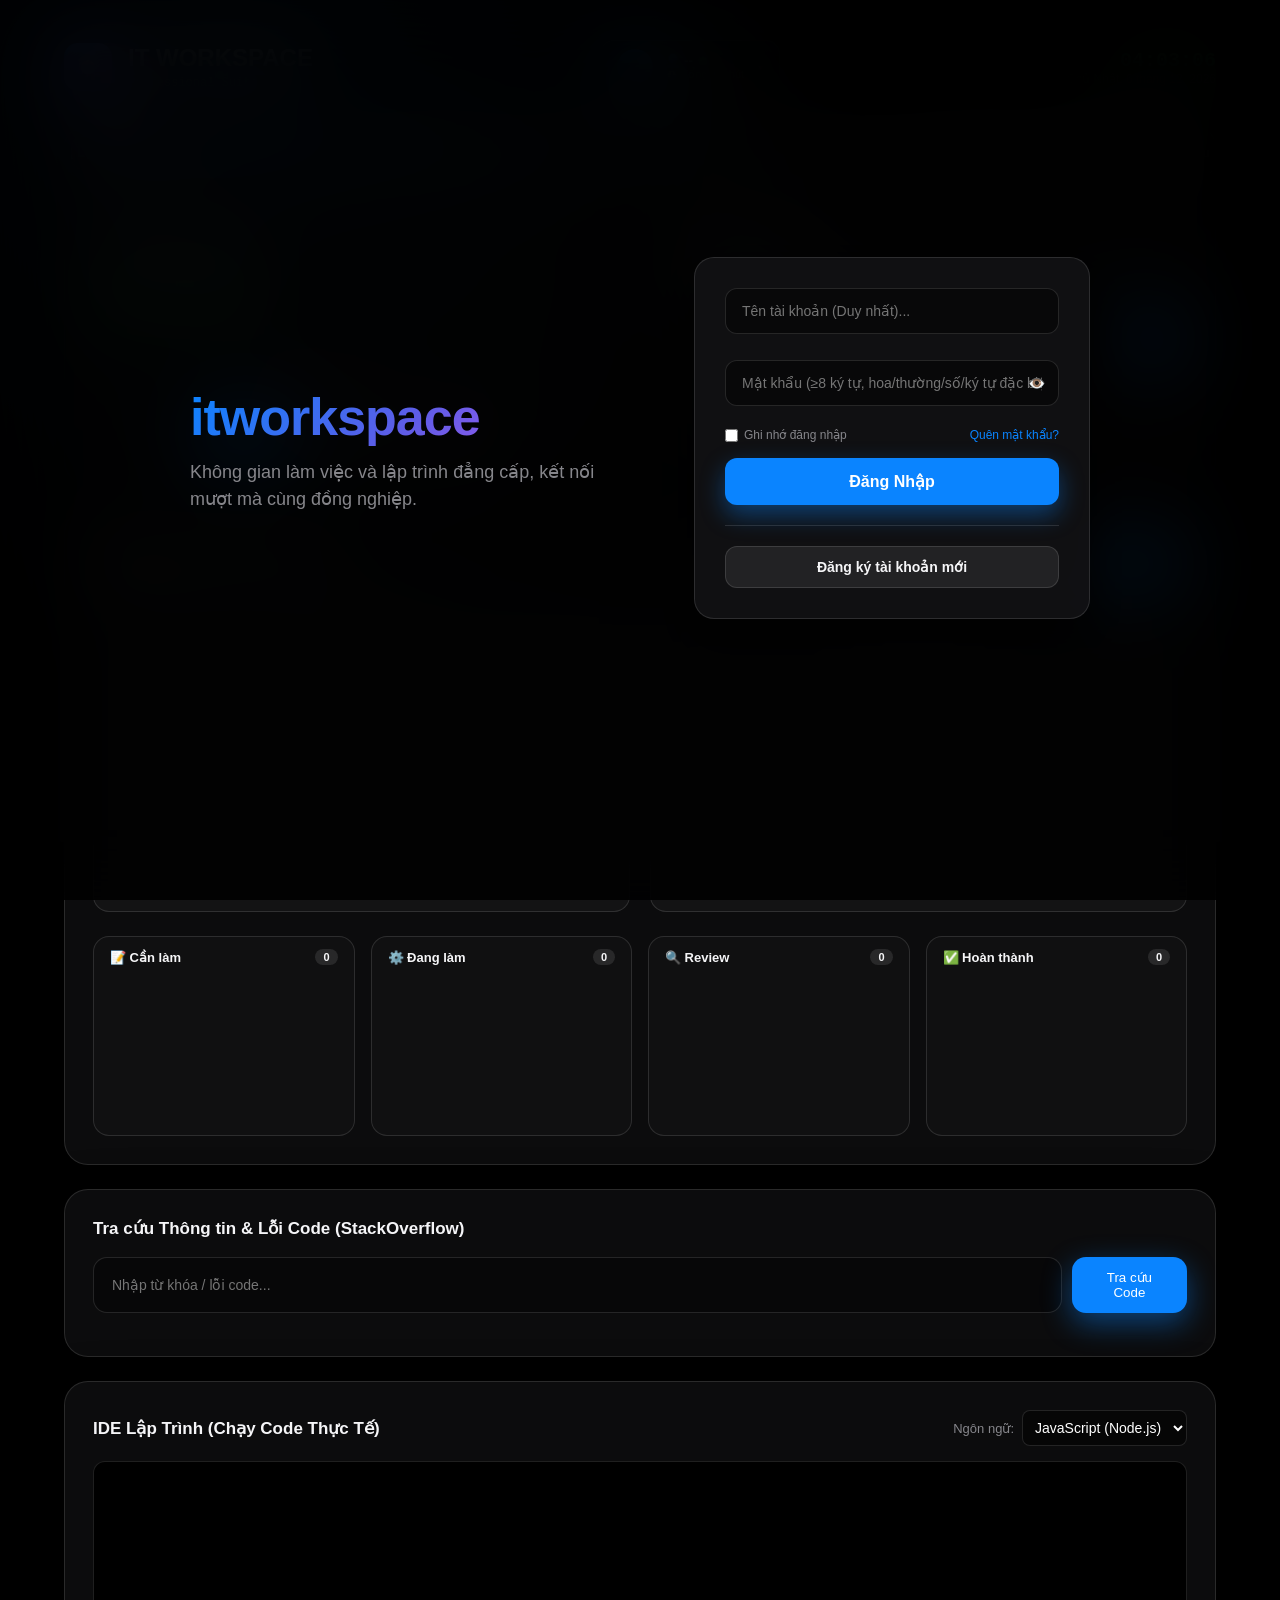
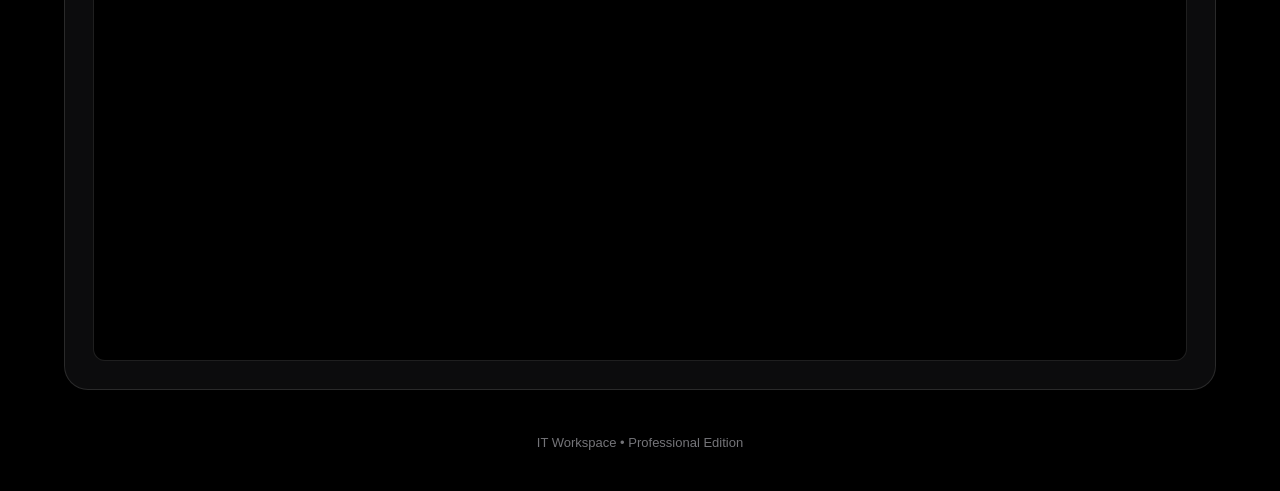
==== commit 19b8dcb5: "Add files via upload" ====
--- a/index.html
+++ b/index.html
@@ -405,6 +405,9 @@
         <button class="tab-btn" data-tab="quiz">📝 Bài Kiểm Tra</button>
         <button class="tab-btn" data-tab="dashboard">🎓 Dashboard SV</button>
         <button class="tab-btn" data-tab="mu">🔴 Manchester United</button>
+        <button class="tab-btn" data-tab="analytics">📊 Analytics</button>
+        <button class="tab-btn" data-tab="news">📰 News Hub</button>
+        <button class="tab-btn" data-tab="devhub">💻 Developer Hub</button>
       </nav>
 
       <!-- TAB 1: LẬP TRÌNH & IDE -->
@@ -9070,6 +9073,248 @@
         </div>
       </section>
 
+      <!-- TAB MỚI: ANALYTICS -->
+      <section class="panel" id="panel-analytics">
+        <div class="card">
+          <h2>📊 System Analytics</h2>
+          <p
+            style="
+              font-size: 12px;
+              color: var(--text-muted);
+              margin-bottom: 16px;
+            "
+          >
+            ⚠️ Trình duyệt <b>không cho phép</b> trang web đọc CPU/RAM/tốc độ
+            mạng thật của hệ điều hành (giới hạn bảo mật). Các chỉ số dưới đây
+            dùng <b>phép đo/ước lượng thật</b> có thể thực hiện được từ
+            JavaScript (FPS thật, độ trễ mạng thật qua fetch, bộ nhớ JS Heap
+            thật trên Chrome, dung lượng LocalStorage thật...) — không phải số
+            liệu giả ngẫu nhiên.
+          </p>
+          <div class="task-stats-row" id="analyticsStatsRow"></div>
+        </div>
+
+        <div class="card">
+          <h2>📈 FPS Realtime</h2>
+          <svg
+            id="fpsChart"
+            viewBox="0 0 400 120"
+            style="width: 100%; max-width: 500px"
+          ></svg>
+        </div>
+
+        <div class="card">
+          <h2>💾 Dung Lượng Lưu Trữ</h2>
+          <table class="bigo-table" id="storageStatsTable">
+            <tr>
+              <th>Loại</th>
+              <th>Đã dùng</th>
+            </tr>
+          </table>
+        </div>
+
+        <div class="card">
+          <h2>🖥️ Thông Tin Trình Duyệt &amp; Thiết Bị</h2>
+          <table class="bigo-table" id="browserInfoTable">
+            <tr>
+              <th>Thuộc tính</th>
+              <th>Giá trị</th>
+            </tr>
+          </table>
+        </div>
+
+        <div class="card">
+          <h2>🔋 Pin &amp; Kết Nối</h2>
+          <div class="task-stats-row" id="batteryNetworkRow"></div>
+        </div>
+      </section>
+
+      <!-- TAB MỚI: NEWS HUB -->
+      <section class="panel" id="panel-news">
+        <div class="card">
+          <h2>📰 News Hub</h2>
+          <p
+            style="
+              font-size: 12px;
+              color: var(--text-muted);
+              margin-bottom: 16px;
+            "
+          >
+            ⚠️ Hầu hết các trang tin chặn CORS nên không thể nhúng nội dung bài
+            viết trực tiếp vào trang tĩnh không backend — mỗi mục dưới đây mở
+            <b>tìm kiếm Google News thật</b> theo chủ đề ở tab mới (luôn cập
+            nhật mới nhất, không phải nội dung giả).
+          </p>
+          <div
+            style="
+              display: flex;
+              gap: 8px;
+              margin-bottom: 16px;
+              flex-wrap: wrap;
+            "
+          >
+            <input
+              type="text"
+              id="newsSearchInput"
+              placeholder="🔍 Tìm tin theo từ khóa..."
+              style="flex: 1; min-width: 200px"
+              onkeydown="if (event.key === 'Enter') searchNewsCustom();"
+            />
+            <button class="btn-primary" onclick="searchNewsCustom()">
+              Tìm
+            </button>
+          </div>
+          <div class="cs-subject-grid" id="newsCategoryGrid"></div>
+        </div>
+
+        <div class="card">
+          <h2>🔖 Bookmark Của Bạn</h2>
+          <div class="grid-2">
+            <input
+              type="text"
+              id="newsBookmarkTitle"
+              placeholder="Tiêu đề bài viết..."
+            />
+            <input
+              type="text"
+              id="newsBookmarkUrl"
+              placeholder="Dán link bài viết..."
+            />
+          </div>
+          <button
+            class="btn-primary"
+            style="margin-top: 10px"
+            onclick="addNewsBookmark()"
+          >
+            + Lưu bookmark
+          </button>
+          <div
+            id="newsBookmarkList"
+            class="yt-video-list"
+            style="margin-top: 16px"
+          ></div>
+        </div>
+      </section>
+
+      <!-- TAB MỚI: DEVELOPER HUB -->
+      <section class="panel" id="panel-devhub">
+        <div class="card">
+          <h2>💻 GitHub Profile</h2>
+          <p
+            style="
+              font-size: 12px;
+              color: var(--text-muted);
+              margin-bottom: 14px;
+            "
+          >
+            Dùng GitHub REST API công khai (không cần API Key cho dữ liệu công
+            khai, giới hạn ~60 request/giờ theo IP).
+          </p>
+          <div class="video-controls">
+            <input
+              type="text"
+              id="githubUsernameInput"
+              placeholder="Tên đăng nhập GitHub..."
+              onkeydown="if (event.key === 'Enter') loadGithubProfile();"
+            />
+            <button class="btn-primary" onclick="loadGithubProfile()">
+              Tra cứu
+            </button>
+          </div>
+          <div id="githubProfileBox" style="margin-top: 16px"></div>
+          <div
+            id="githubReposBox"
+            class="search-results"
+            style="display: none; margin-top: 16px"
+          ></div>
+        </div>
+
+        <div class="card">
+          <h2>🏆 Coding Stats khác</h2>
+          <div class="grid-2">
+            <input
+              type="text"
+              id="codewarsUsernameInput"
+              placeholder="Tên đăng nhập Codewars..."
+            />
+            <button class="btn-primary" onclick="loadCodewarsStats()">
+              Tra cứu Codewars
+            </button>
+          </div>
+          <div id="codewarsResultBox" style="margin-top: 14px"></div>
+
+          <div class="grid-2" style="margin-top: 20px">
+            <input
+              type="text"
+              id="stackoverflowUserIdInput"
+              placeholder="User ID StackOverflow (số trong URL profile)..."
+            />
+            <button class="btn-primary" onclick="loadStackOverflowStats()">
+              Tra cứu StackOverflow
+            </button>
+          </div>
+          <div id="stackoverflowResultBox" style="margin-top: 14px"></div>
+
+          <p
+            style="font-size: 12px; color: var(--text-muted); margin-top: 20px"
+          >
+            ⚠️ LeetCode và HackerRank không có API công khai ổn định — bấm để mở
+            trang cá nhân thật:
+          </p>
+          <div
+            style="display: flex; gap: 10px; flex-wrap: wrap; margin-top: 10px"
+          >
+            <input
+              type="text"
+              id="leetcodeUsernameInput"
+              placeholder="Tên đăng nhập LeetCode..."
+            />
+            <button class="btn-secondary" onclick="openLeetcodeProfile()">
+              🔗 Mở LeetCode
+            </button>
+            <input
+              type="text"
+              id="hackerrankUsernameInput"
+              placeholder="Tên đăng nhập HackerRank..."
+            />
+            <button class="btn-secondary" onclick="openHackerrankProfile()">
+              🔗 Mở HackerRank
+            </button>
+          </div>
+        </div>
+
+        <div class="card">
+          <h2>🗺️ Roadmap Cá Nhân</h2>
+          <p
+            style="
+              font-size: 12px;
+              color: var(--text-muted);
+              margin-bottom: 14px;
+            "
+          >
+            Danh sách công nghệ bạn muốn học, tham khảo từ
+            <a
+              href="https://roadmap.sh"
+              target="_blank"
+              style="color: var(--accent)"
+              >roadmap.sh</a
+            >, tự đánh dấu tiến độ, lưu LocalStorage.
+          </p>
+          <div class="video-controls">
+            <input
+              type="text"
+              id="roadmapItemInput"
+              placeholder="Thêm mục roadmap, VD: Học Docker..."
+              onkeydown="if (event.key === 'Enter') addRoadmapItem();"
+            />
+            <button class="btn-primary" onclick="addRoadmapItem()">
+              + Thêm
+            </button>
+          </div>
+          <ul class="todo-list" id="roadmapList" style="margin-top: 16px"></ul>
+        </div>
+      </section>
+
       <footer>IT Workspace • Professional Edition</footer>
     </div>
 
--- a/styles.css
+++ b/styles.css
@@ -237,7 +237,7 @@
   top: 6px;
   bottom: 6px;
   left: 6px;
-  width: calc((100% - 20px) / 10);
+  width: calc((100% - 20px) / 13);
   background: rgba(255, 255, 255, 0.12);
   border: 1px solid rgba(255, 255, 255, 0.18);
   border-radius: 12px;
@@ -2060,3 +2060,22 @@
   font-weight: 700;
   color: var(--text-main) !important;
 }
+
+/* =========================================
+   ANALYTICS / NEWS HUB / DEVELOPER HUB
+========================================= */
+.github-repo-card {
+  background: rgba(255, 255, 255, 0.03);
+  border: 1px solid var(--apple-glass-border);
+  border-radius: 14px;
+  padding: 14px;
+}
+.github-repo-card h3 {
+  font-size: 13px;
+  color: var(--accent);
+  margin-bottom: 6px;
+}
+.github-repo-card p {
+  font-size: 11px;
+  color: var(--text-muted);
+}
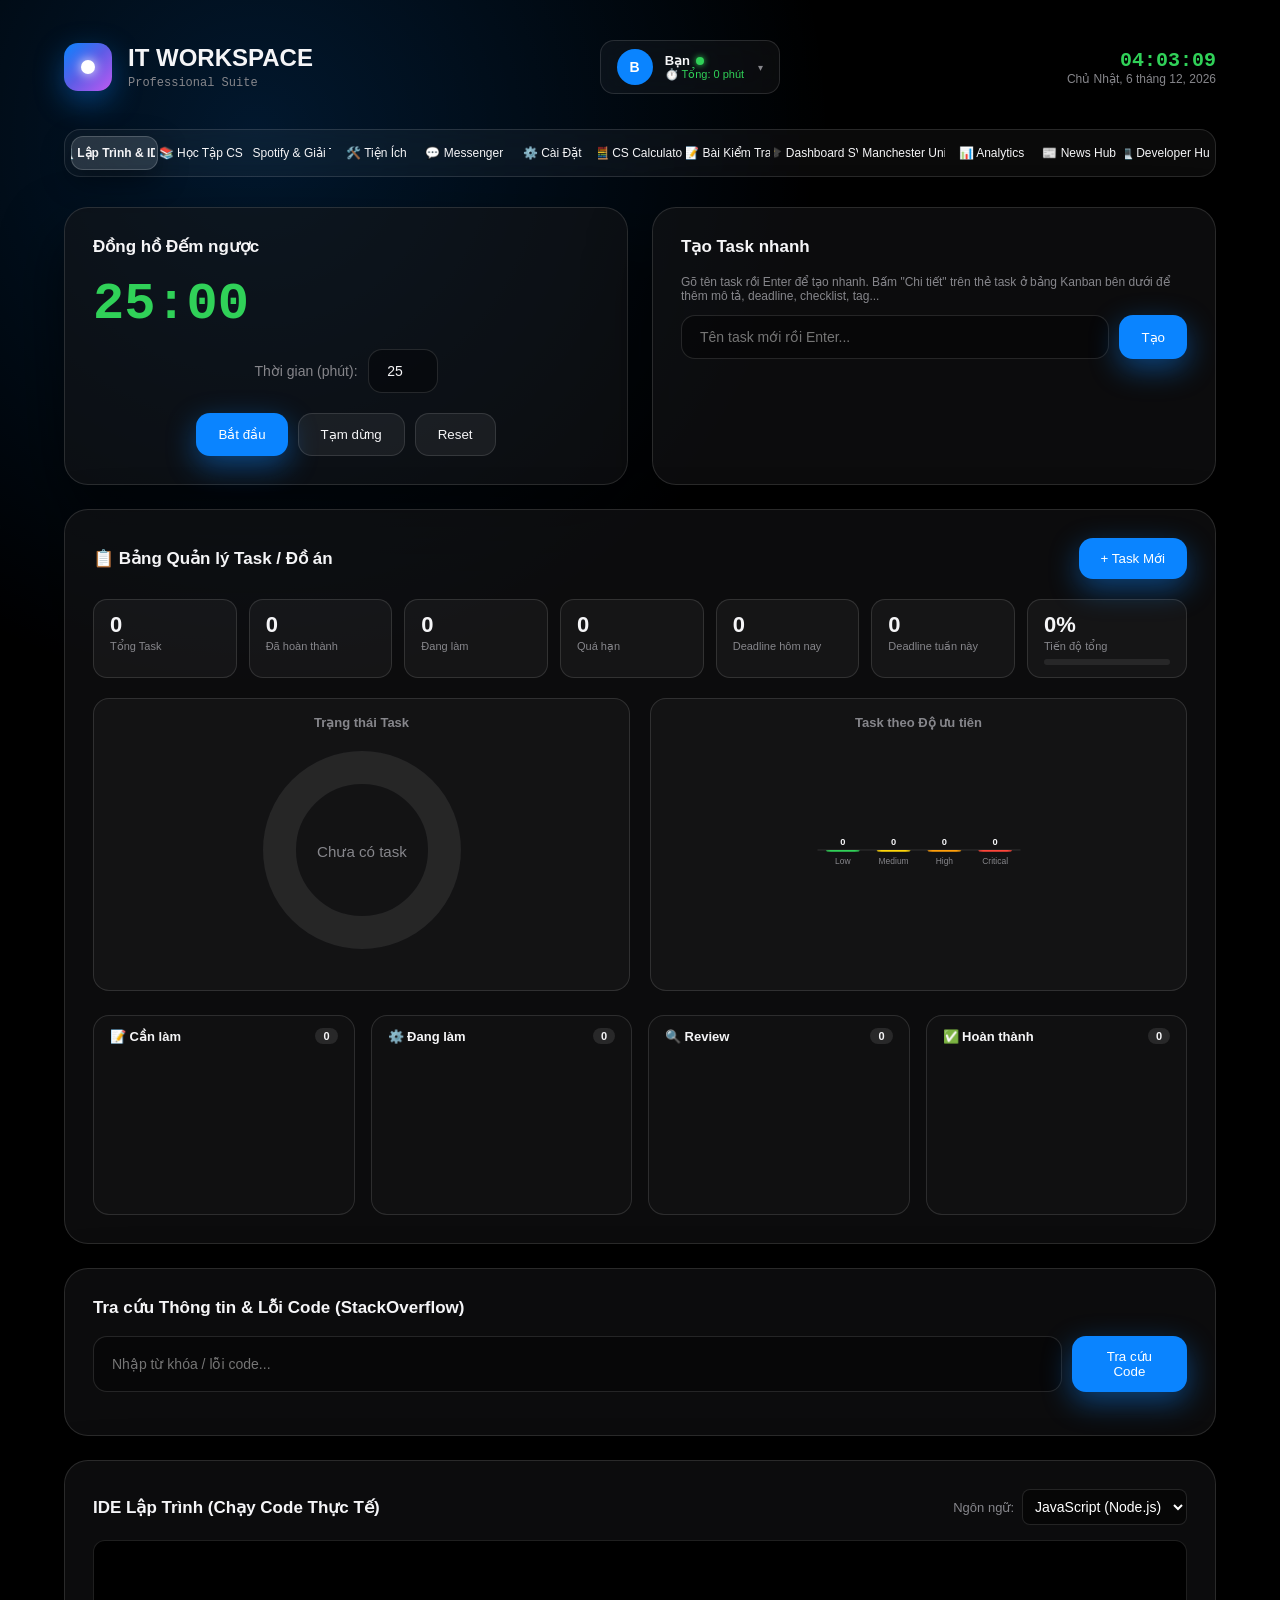
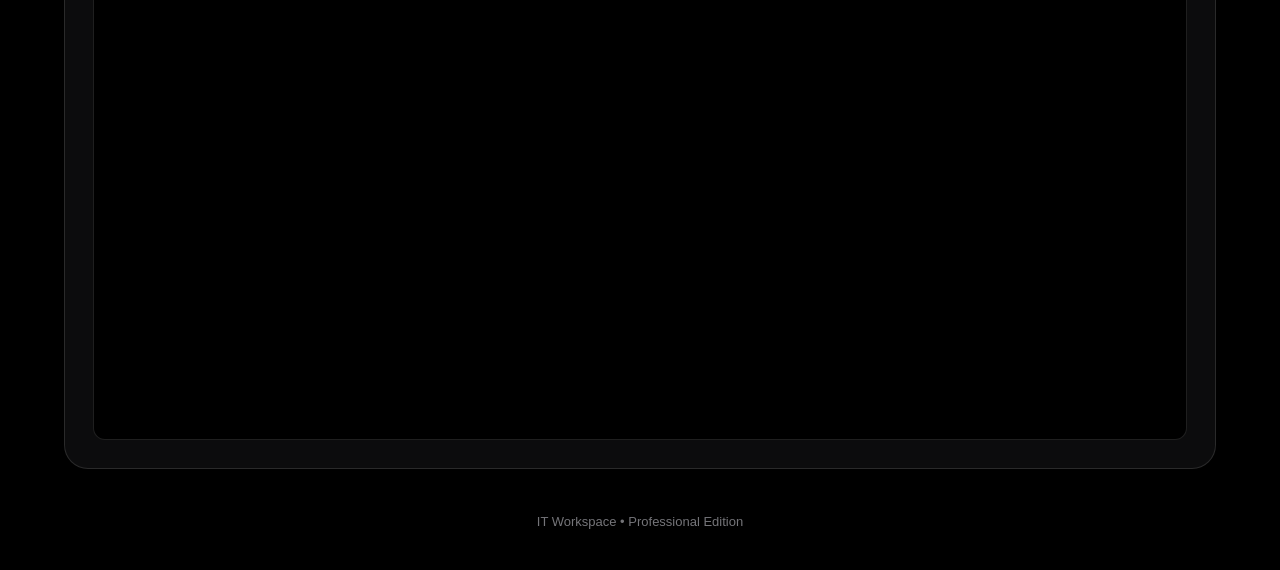
==== commit cd087415: "Add files via upload" ====
--- a/index.html
+++ b/index.html
@@ -9,158 +9,6 @@
   <body id="pageBody">
     <!-- KHUNG THÔNG BÁO TOAST (TOÀN CỤC) -->
     <div id="toastContainer" class="toast-container"></div>
-
-    <!-- MÀN HÌNH ĐĂNG NHẬP / ĐĂNG KÝ CHUYÊN NGHIỆP -->
-    <div id="loginOverlay" class="login-overlay">
-      <div class="fb-login-wrapper">
-        <div class="fb-left-intro">
-          <h1 class="fb-logo-text">itworkspace</h1>
-          <p class="fb-intro-desc">
-            Không gian làm việc và lập trình đẳng cấp, kết nối mượt mà cùng đồng
-            nghiệp.
-          </p>
-        </div>
-
-        <div class="fb-card card" id="authBox">
-          <h2
-            id="authTitle"
-            style="
-              text-align: center;
-              margin-bottom: 20px;
-              font-weight: 700;
-              display: none;
-            "
-          >
-            ĐĂNG KÝ TÀI KHOẢN MỚI
-          </h2>
-
-          <form
-            onsubmit="
-              event.preventDefault();
-              handleAuth();
-            "
-          >
-            <input
-              type="text"
-              id="authUsername"
-              placeholder="Tên tài khoản (Duy nhất)..."
-              class="fb-input"
-              autocomplete="username"
-              style="margin-bottom: 4px"
-              oninput="validateAuthForm()"
-              required
-            />
-            <div class="field-error" id="usernameError"></div>
-
-            <div id="authEmailWrapper" style="display: none; margin-top: 8px">
-              <input
-                type="email"
-                id="authEmail"
-                placeholder="Email..."
-                class="fb-input"
-                autocomplete="email"
-                oninput="validateAuthForm()"
-              />
-              <div class="field-error" id="emailError"></div>
-            </div>
-
-            <div style="position: relative; margin-top: 8px">
-              <input
-                type="password"
-                id="authPassword"
-                placeholder="Mật khẩu (≥8 ký tự, hoa/thường/số/ký tự đặc biệt)..."
-                class="fb-input"
-                autocomplete="current-password"
-                oninput="validateAuthForm()"
-                required
-              />
-              <span
-                class="pw-toggle"
-                id="pwToggleIcon"
-                onclick="togglePasswordVisibility()"
-                >👁️</span
-              >
-            </div>
-            <div class="field-error" id="passwordError"></div>
-
-            <div
-              style="
-                display: flex;
-                justify-content: space-between;
-                align-items: center;
-                margin: 8px 0 16px;
-                font-size: 12px;
-              "
-            >
-              <label
-                style="
-                  display: flex;
-                  align-items: center;
-                  gap: 6px;
-                  cursor: pointer;
-                  color: var(--text-muted);
-                "
-              >
-                <input
-                  type="checkbox"
-                  id="rememberMeCheckbox"
-                  style="width: auto"
-                />
-                Ghi nhớ đăng nhập
-              </label>
-              <a
-                href="#"
-                onclick="
-                  handleForgotPassword();
-                  return false;
-                "
-                style="color: var(--accent); text-decoration: none"
-                >Quên mật khẩu?</a
-              >
-            </div>
-
-            <button
-              type="submit"
-              class="fb-btn-submit ripple-btn"
-              id="authBtn"
-              onclick="createRipple(event)"
-            >
-              <span id="authBtnText">Đăng Nhập</span>
-              <span
-                id="authBtnSpinner"
-                class="btn-spinner"
-                style="display: none"
-              ></span>
-            </button>
-          </form>
-
-          <p
-            id="authError"
-            style="
-              color: #ff453a;
-              font-size: 13px;
-              text-align: center;
-              margin-top: 12px;
-              font-weight: 500;
-              display: none;
-            "
-          ></p>
-
-          <div class="fb-divider"></div>
-
-          <div style="text-align: center">
-            <button
-              class="fb-btn-create"
-              id="authSwitchBtn"
-              type="button"
-              onclick="toggleAuthMode()"
-            >
-              Đăng ký tài khoản mới
-            </button>
-          </div>
-        </div>
-      </div>
-    </div>
 
     <div class="bg-glow glow-1"></div>
     <div class="bg-glow glow-2"></div>
@@ -216,9 +64,9 @@
             <button
               class="dropdown-item logout"
               type="button"
-              onclick="switchAccount()"
+              onclick="resetAllLocalData()"
             >
-              🚪 Đăng xuất
+              🗑️ Xóa toàn bộ dữ liệu
             </button>
           </div>
 
@@ -229,55 +77,6 @@
             style="display: none"
             onchange="handleAvatarFileSelected(event, 'header')"
           />
-        </div>
-
-        <!-- MODAL OTP GIẢ LẬP KHI ĐĂNG KÝ (Section 1) -->
-        <div class="modal-overlay" id="otpModalOverlay">
-          <div
-            class="card modal-box"
-            style="max-width: 380px; text-align: center"
-          >
-            <div class="modal-header">
-              <h2>📩 Xác thực OTP</h2>
-              <span class="modal-close" onclick="closeOtpModal()">✕</span>
-            </div>
-            <p
-              style="
-                font-size: 12px;
-                color: var(--text-muted);
-                margin-bottom: 14px;
-              "
-            >
-              ⚠️ Đây là OTP <b>giả lập cho demo</b> (không có backend gửi
-              SMS/email thật) — mã đã được hiển thị ngay bên dưới để bạn tự nhập
-              lại, mô phỏng đúng luồng xác thực OTP thực tế.
-            </p>
-            <div
-              id="otpDisplayHint"
-              style="
-                font-size: 22px;
-                font-weight: 700;
-                color: var(--accent);
-                letter-spacing: 4px;
-                margin-bottom: 16px;
-              "
-            ></div>
-            <input
-              type="text"
-              id="otpInput"
-              placeholder="Nhập mã OTP 6 số..."
-              maxlength="6"
-              style="text-align: center; letter-spacing: 4px; font-size: 18px"
-            />
-            <div class="field-error" id="otpError"></div>
-            <button
-              class="btn-primary"
-              style="margin-top: 14px; width: 100%"
-              onclick="verifyOtpAndRegister()"
-            >
-              Xác nhận &amp; Hoàn tất đăng ký
-            </button>
-          </div>
         </div>
 
         <!-- MODAL HỒ SƠ CÁ NHÂN GIỐNG FACEBOOK (Section 1) -->
@@ -331,21 +130,12 @@
               <div id="profileXpProgress"></div>
 
               <h3 style="font-size: 14px; margin: 20px 0 8px">
-                🖥️ Thiết bị đăng nhập gần nhất
+                🖥️ Thiết bị hiện tại
               </h3>
               <p
                 id="profileDeviceInfo"
                 style="font-size: 12px; color: var(--text-muted)"
               ></p>
-
-              <h3 style="font-size: 14px; margin: 20px 0 8px">
-                🕘 Lịch sử đăng nhập
-              </h3>
-              <div
-                id="profileLoginHistory"
-                class="yt-video-list"
-                style="max-height: 160px"
-              ></div>
             </div>
           </div>
         </div>
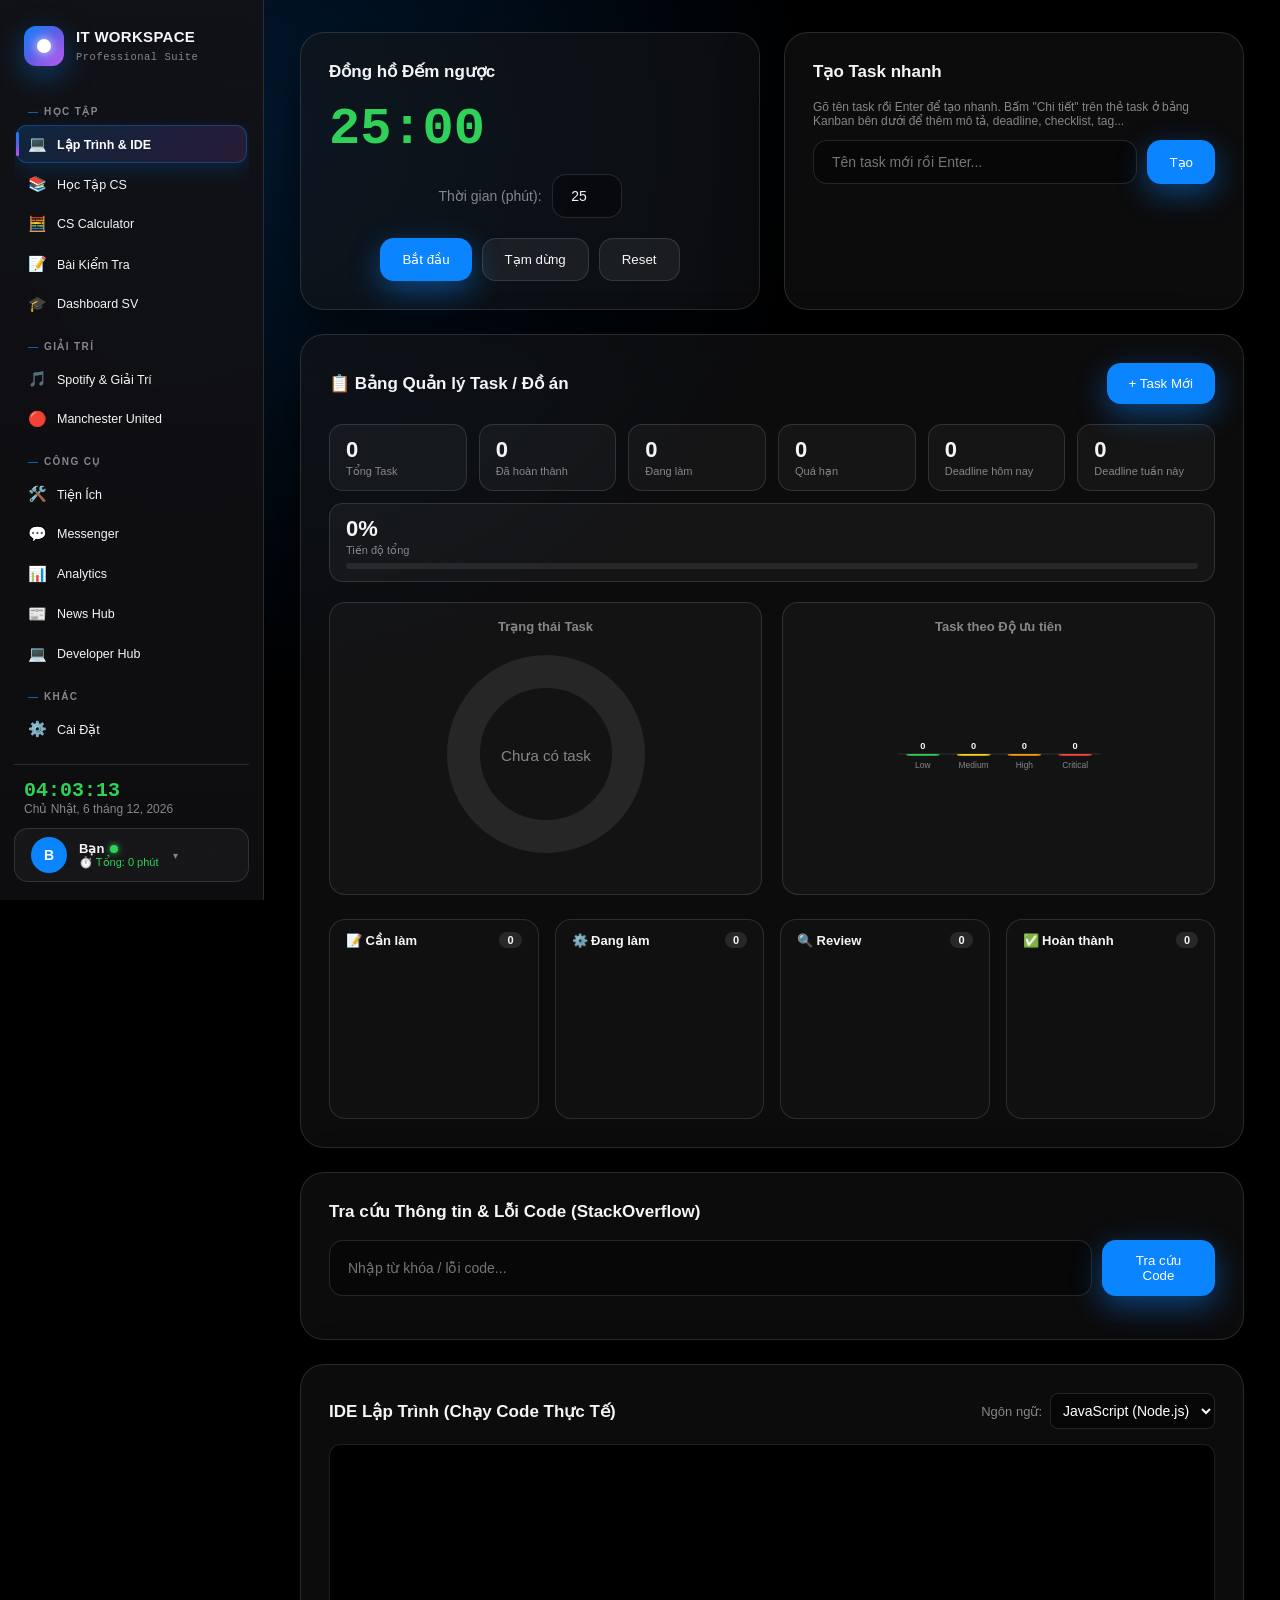
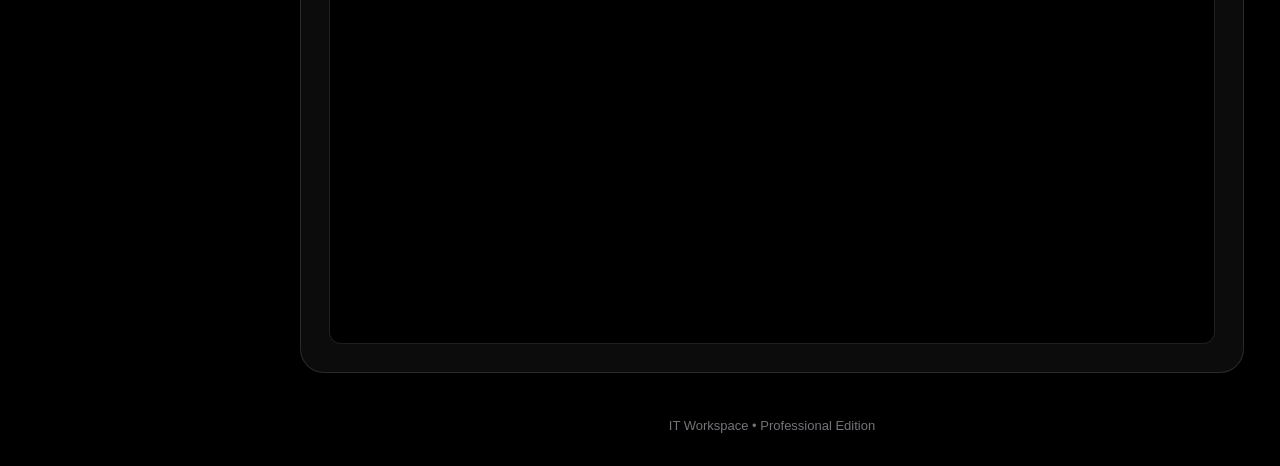
==== commit c481ec67: "Add files via upload" ====
--- a/index.html
+++ b/index.html
@@ -13,1506 +13,1586 @@
     <div class="bg-glow glow-1"></div>
     <div class="bg-glow glow-2"></div>
 
-    <div class="wrap">
-      <header>
-        <div class="brand">
+    <div class="app-shell">
+      <!-- ============ SIDEBAR DỌC BÊN TRÁI ============ -->
+      <aside class="sidebar" id="appSidebar">
+        <div class="sidebar-brand">
           <div class="logo-icon"><span class="dot"></span></div>
-          <div>
+          <div class="sidebar-brand-text">
             <h1>IT WORKSPACE</h1>
             <span class="sub">Professional Suite</span>
           </div>
         </div>
 
-        <!-- WIDGET HIỂN THỊ TÀI KHOẢN & AVATAR ĐỒNG BỘ -->
-        <div class="user-account-widget" id="userAccountWidget">
-          <div class="account-widget-trigger" onclick="toggleAccountDropdown()">
-            <div id="headerAvatarDisplay" class="fb-header-avatar">👤</div>
-            <div style="text-align: left">
-              <div class="account-name-row" id="displayAccountName">
-                <span>👤 --</span>
-                <span
-                  class="online-dot"
-                  id="onlineStatusDot"
-                  title="Đang hoạt động"
-                ></span>
-              </div>
-              <div
-                style="font-size: 11px; color: #30d158"
-                id="displayUsageTime"
+        <nav class="nav-container" id="sidebarNavList">
+          <div class="pill-indicator"></div>
+
+          <div class="sidebar-group-label">Học tập</div>
+          <button class="tab-btn active" data-tab="it">
+            <span class="tab-icon">💻</span
+            ><span class="tab-label-text">Lập Trình & IDE</span>
+          </button>
+          <button class="tab-btn" data-tab="cs">
+            <span class="tab-icon">📚</span
+            ><span class="tab-label-text">Học Tập CS</span>
+          </button>
+          <button class="tab-btn" data-tab="calculator">
+            <span class="tab-icon">🧮</span
+            ><span class="tab-label-text">CS Calculator</span>
+          </button>
+          <button class="tab-btn" data-tab="quiz">
+            <span class="tab-icon">📝</span
+            ><span class="tab-label-text">Bài Kiểm Tra</span>
+          </button>
+          <button class="tab-btn" data-tab="dashboard">
+            <span class="tab-icon">🎓</span
+            ><span class="tab-label-text">Dashboard SV</span>
+          </button>
+
+          <div class="sidebar-group-label">Giải trí</div>
+          <button class="tab-btn" data-tab="entertainment">
+            <span class="tab-icon">🎵</span
+            ><span class="tab-label-text">Spotify & Giải Trí</span>
+          </button>
+          <button class="tab-btn" data-tab="mu">
+            <span class="tab-icon">🔴</span
+            ><span class="tab-label-text">Manchester United</span>
+          </button>
+
+          <div class="sidebar-group-label">Công cụ</div>
+          <button class="tab-btn" data-tab="tools">
+            <span class="tab-icon">🛠️</span
+            ><span class="tab-label-text">Tiện Ích</span>
+          </button>
+          <button class="tab-btn" data-tab="chat">
+            <span class="tab-icon">💬</span
+            ><span class="tab-label-text">Messenger</span>
+          </button>
+          <button class="tab-btn" data-tab="analytics">
+            <span class="tab-icon">📊</span
+            ><span class="tab-label-text">Analytics</span>
+          </button>
+          <button class="tab-btn" data-tab="news">
+            <span class="tab-icon">📰</span
+            ><span class="tab-label-text">News Hub</span>
+          </button>
+          <button class="tab-btn" data-tab="devhub">
+            <span class="tab-icon">💻</span
+            ><span class="tab-label-text">Developer Hub</span>
+          </button>
+
+          <div class="sidebar-group-label">Khác</div>
+          <button class="tab-btn" data-tab="settings">
+            <span class="tab-icon">⚙️</span
+            ><span class="tab-label-text">Cài Đặt</span>
+          </button>
+        </nav>
+
+        <div class="sidebar-footer">
+          <div class="clock" id="clockWidget">
+            <div class="time" id="clockTime">--:--:--</div>
+            <div class="date" id="clockDate">--</div>
+          </div>
+
+          <!-- WIDGET HIỂN THỊ TÀI KHOẢN & AVATAR ĐỒNG BỘ -->
+          <div class="user-account-widget" id="userAccountWidget">
+            <div
+              class="account-widget-trigger"
+              onclick="toggleAccountDropdown()"
+            >
+              <div id="headerAvatarDisplay" class="fb-header-avatar">👤</div>
+              <div style="text-align: left">
+                <div class="account-name-row" id="displayAccountName">
+                  <span>👤 --</span>
+                  <span
+                    class="online-dot"
+                    id="onlineStatusDot"
+                    title="Đang hoạt động"
+                  ></span>
+                </div>
+                <div
+                  style="font-size: 11px; color: #30d158"
+                  id="displayUsageTime"
+                >
+                  ⏱️ Tổng: 0 phút
+                </div>
+              </div>
+              <span class="dropdown-arrow">▾</span>
+            </div>
+
+            <div class="account-dropdown" id="accountDropdown">
+              <button
+                class="dropdown-item"
+                type="button"
+                onclick="openProfileModal()"
               >
-                ⏱️ Tổng: 0 phút
-              </div>
-            </div>
-            <span class="dropdown-arrow">▾</span>
+                👤 Xem hồ sơ
+              </button>
+              <button
+                class="dropdown-item"
+                type="button"
+                onclick="triggerHeaderAvatarChange()"
+              >
+                🖼️ Đổi ảnh đại diện
+              </button>
+              <button
+                class="dropdown-item logout"
+                type="button"
+                onclick="resetAllLocalData()"
+              >
+                🗑️ Xóa toàn bộ dữ liệu
+              </button>
+            </div>
+
+            <input
+              type="file"
+              id="headerAvatarInput"
+              accept="image/*"
+              style="display: none"
+              onchange="handleAvatarFileSelected(event, 'header')"
+            />
           </div>
-
-          <div class="account-dropdown" id="accountDropdown">
+        </div>
+      </aside>
+
+      <!-- MODAL HỒ SƠ CÁ NHÂN GIỐNG FACEBOOK (Section 1) -->
+      <div class="modal-overlay" id="profileModalOverlay">
+        <div
+          class="card modal-box"
+          style="max-width: 560px; padding: 0; overflow: hidden"
+        >
+          <div class="profile-cover" id="profileCoverDisplay">
+            <span
+              class="modal-close profile-modal-close"
+              onclick="closeProfileModal()"
+              >✕</span
+            >
             <button
-              class="dropdown-item"
-              type="button"
-              onclick="openProfileModal()"
+              class="btn-secondary profile-cover-btn"
+              onclick="document.getElementById('coverPhotoInput').click()"
             >
-              👤 Xem hồ sơ
-            </button>
-            <button
-              class="dropdown-item"
-              type="button"
-              onclick="triggerHeaderAvatarChange()"
-            >
-              🖼️ Đổi ảnh đại diện
-            </button>
-            <button
-              class="dropdown-item logout"
-              type="button"
-              onclick="resetAllLocalData()"
-            >
-              🗑️ Xóa toàn bộ dữ liệu
+              🖼️ Đổi ảnh bìa
             </button>
           </div>
-
           <input
             type="file"
-            id="headerAvatarInput"
+            id="coverPhotoInput"
             accept="image/*"
             style="display: none"
-            onchange="handleAvatarFileSelected(event, 'header')"
+            onchange="handleCoverFileSelected(event)"
           />
-        </div>
-
-        <!-- MODAL HỒ SƠ CÁ NHÂN GIỐNG FACEBOOK (Section 1) -->
-        <div class="modal-overlay" id="profileModalOverlay">
-          <div
-            class="card modal-box"
-            style="max-width: 560px; padding: 0; overflow: hidden"
-          >
-            <div class="profile-cover" id="profileCoverDisplay">
-              <span
-                class="modal-close profile-modal-close"
-                onclick="closeProfileModal()"
-                >✕</span
-              >
-              <button
-                class="btn-secondary profile-cover-btn"
-                onclick="document.getElementById('coverPhotoInput').click()"
-              >
-                🖼️ Đổi ảnh bìa
-              </button>
-            </div>
-            <input
-              type="file"
-              id="coverPhotoInput"
-              accept="image/*"
-              style="display: none"
-              onchange="handleCoverFileSelected(event)"
-            />
-            <div style="padding: 0 28px 28px">
-              <div class="profile-avatar-row">
-                <div class="profile-avatar-large" id="profileAvatarDisplay">
-                  👤
-                </div>
-                <div>
-                  <h2 id="profileNameDisplay" style="margin-bottom: 4px">--</h2>
-                  <span class="quiz-score-chip" id="profileRankBadge"
-                    >🌱 Newbie</span
-                  >
-                </div>
-              </div>
-
-              <div
-                class="task-stats-row"
-                id="profileStatsRow"
-                style="margin-top: 20px"
-              ></div>
-
-              <h3 style="font-size: 14px; margin: 20px 0 8px">
-                📊 Tiến độ lên cấp
-              </h3>
-              <div id="profileXpProgress"></div>
-
-              <h3 style="font-size: 14px; margin: 20px 0 8px">
-                🖥️ Thiết bị hiện tại
-              </h3>
-              <p
-                id="profileDeviceInfo"
-                style="font-size: 12px; color: var(--text-muted)"
-              ></p>
-            </div>
+          <div style="padding: 0 28px 28px">
+            <div class="profile-avatar-row">
+              <div class="profile-avatar-large" id="profileAvatarDisplay">
+                👤
+              </div>
+              <div>
+                <h2 id="profileNameDisplay" style="margin-bottom: 4px">--</h2>
+                <span class="quiz-score-chip" id="profileRankBadge"
+                  >🌱 Newbie</span
+                >
+              </div>
+            </div>
+
+            <div
+              class="task-stats-row"
+              id="profileStatsRow"
+              style="margin-top: 20px"
+            ></div>
+
+            <h3 style="font-size: 14px; margin: 20px 0 8px">
+              📊 Tiến độ lên cấp
+            </h3>
+            <div id="profileXpProgress"></div>
+
+            <h3 style="font-size: 14px; margin: 20px 0 8px">
+              🖥️ Thiết bị hiện tại
+            </h3>
+            <p
+              id="profileDeviceInfo"
+              style="font-size: 12px; color: var(--text-muted)"
+            ></p>
           </div>
         </div>
-
-        <!-- MODAL CẮT ẢNH ĐẠI DIỆN (Section 5) -->
-        <div class="modal-overlay" id="avatarCropOverlay">
-          <div
-            class="card modal-box"
-            style="max-width: 360px; text-align: center"
-          >
-            <div class="modal-header">
-              <h2>✂️ Cắt ảnh đại diện</h2>
-              <span class="modal-close" onclick="closeAvatarCropper()">✕</span>
-            </div>
-            <div class="crop-container" id="cropContainer">
-              <img id="cropImage" alt="crop preview" draggable="false" />
-            </div>
-            <div style="margin: 16px 0">
-              <label class="field-label">🔍 Thu phóng</label>
-              <input
-                type="range"
-                id="cropZoomRange"
-                min="100"
-                max="300"
-                value="100"
-                oninput="updateCropTransform()"
-              />
-            </div>
-            <div style="display: flex; gap: 10px">
-              <button class="btn-primary" onclick="saveCroppedAvatar()">
-                Lưu ảnh đại diện
-              </button>
-              <button class="btn-secondary" onclick="closeAvatarCropper()">
-                Hủy
-              </button>
-            </div>
+      </div>
+
+      <!-- MODAL CẮT ẢNH ĐẠI DIỆN (Section 5) -->
+      <div class="modal-overlay" id="avatarCropOverlay">
+        <div
+          class="card modal-box"
+          style="max-width: 360px; text-align: center"
+        >
+          <div class="modal-header">
+            <h2>✂️ Cắt ảnh đại diện</h2>
+            <span class="modal-close" onclick="closeAvatarCropper()">✕</span>
+          </div>
+          <div class="crop-container" id="cropContainer">
+            <img id="cropImage" alt="crop preview" draggable="false" />
+          </div>
+          <div style="margin: 16px 0">
+            <label class="field-label">🔍 Thu phóng</label>
+            <input
+              type="range"
+              id="cropZoomRange"
+              min="100"
+              max="300"
+              value="100"
+              oninput="updateCropTransform()"
+            />
+          </div>
+          <div style="display: flex; gap: 10px">
+            <button class="btn-primary" onclick="saveCroppedAvatar()">
+              Lưu ảnh đại diện
+            </button>
+            <button class="btn-secondary" onclick="closeAvatarCropper()">
+              Hủy
+            </button>
           </div>
         </div>
-
-        <div class="clock" style="text-align: right">
-          <div class="time" id="clockTime">--:--:--</div>
-          <div class="date" id="clockDate">--</div>
-        </div>
-      </header>
-
-      <nav class="nav-container">
-        <div class="pill-indicator"></div>
-        <button class="tab-btn active" data-tab="it">💻 Lập Trình & IDE</button>
-        <button class="tab-btn" data-tab="cs">📚 Học Tập CS</button>
-        <button class="tab-btn" data-tab="entertainment">
-          🎵 Spotify & Giải Trí
-        </button>
-        <button class="tab-btn" data-tab="tools">🛠️ Tiện Ích</button>
-        <button class="tab-btn" data-tab="chat">💬 Messenger</button>
-        <button class="tab-btn" data-tab="settings">⚙️ Cài Đặt</button>
-        <button class="tab-btn" data-tab="calculator">🧮 CS Calculator</button>
-        <button class="tab-btn" data-tab="quiz">📝 Bài Kiểm Tra</button>
-        <button class="tab-btn" data-tab="dashboard">🎓 Dashboard SV</button>
-        <button class="tab-btn" data-tab="mu">🔴 Manchester United</button>
-        <button class="tab-btn" data-tab="analytics">📊 Analytics</button>
-        <button class="tab-btn" data-tab="news">📰 News Hub</button>
-        <button class="tab-btn" data-tab="devhub">💻 Developer Hub</button>
-      </nav>
-
-      <!-- TAB 1: LẬP TRÌNH & IDE -->
-      <section class="panel active" id="panel-it">
-        <div class="grid-2">
-          <div class="card text-center">
-            <h2>Đồng hồ Đếm ngược</h2>
-            <div class="pomodoro-display" id="pomoTime">25:00</div>
+      </div>
+
+      <!-- ============ NỘI DUNG CHÍNH ============ -->
+      <div class="wrap">
+        <!-- TAB 1: LẬP TRÌNH & IDE -->
+        <section class="panel active" id="panel-it">
+          <div class="grid-2">
+            <div class="card text-center">
+              <h2>Đồng hồ Đếm ngược</h2>
+              <div class="pomodoro-display" id="pomoTime">25:00</div>
+              <div
+                style="
+                  margin-bottom: 20px;
+                  display: flex;
+                  align-items: center;
+                  justify-content: center;
+                  gap: 10px;
+                "
+              >
+                <label style="color: var(--text-muted); font-size: 14px"
+                  >Thời gian (phút):</label
+                >
+                <input
+                  type="number"
+                  id="pomoInput"
+                  value="25"
+                  min="1"
+                  max="120"
+                  onchange="applyPomoTime()"
+                  style="width: 70px; text-align: center"
+                />
+              </div>
+              <div
+                class="btn-group"
+                style="justify-content: center; display: flex; gap: 10px"
+              >
+                <button class="btn-primary" onclick="startPomodoro()">
+                  Bắt đầu
+                </button>
+                <button class="btn-secondary" onclick="pausePomodoro()">
+                  Tạm dừng
+                </button>
+                <button class="btn-secondary" onclick="resetPomodoro()">
+                  Reset
+                </button>
+              </div>
+            </div>
+
+            <div class="card">
+              <h2>Tạo Task nhanh</h2>
+              <p
+                style="
+                  font-size: 12px;
+                  color: var(--text-muted);
+                  margin-bottom: 12px;
+                "
+              >
+                Gõ tên task rồi Enter để tạo nhanh. Bấm "Chi tiết" trên thẻ task
+                ở bảng Kanban bên dưới để thêm mô tả, deadline, checklist,
+                tag...
+              </p>
+              <div class="video-controls" style="margin-bottom: 0">
+                <input
+                  type="text"
+                  id="todoInput"
+                  placeholder="Tên task mới rồi Enter..."
+                />
+                <button class="btn-primary" onclick="quickAddTask()">
+                  Tạo
+                </button>
+              </div>
+            </div>
+          </div>
+
+          <!-- BẢNG QUẢN LÝ TASK / ĐỒ ÁN (KANBAN) -->
+          <div class="card" id="taskBoardCard">
             <div
               style="
+                display: flex;
+                justify-content: space-between;
+                align-items: center;
+                flex-wrap: wrap;
+                gap: 10px;
                 margin-bottom: 20px;
+              "
+            >
+              <h2 style="margin: 0">📋 Bảng Quản lý Task / Đồ án</h2>
+              <button class="btn-primary" onclick="openTaskModal()">
+                + Task Mới
+              </button>
+            </div>
+
+            <!-- THỐNG KÊ NHANH -->
+            <div class="task-stats-row" id="taskStatsRow"></div>
+
+            <!-- BIỂU ĐỒ THỐNG KÊ -->
+            <div class="task-charts-row">
+              <div class="chart-box">
+                <h3>Trạng thái Task</h3>
+                <svg id="statusDonutChart" viewBox="0 0 160 160"></svg>
+                <div id="donutLegend" class="chart-legend"></div>
+              </div>
+              <div class="chart-box">
+                <h3>Task theo Độ ưu tiên</h3>
+                <svg id="priorityBarChart" viewBox="0 0 260 160"></svg>
+              </div>
+            </div>
+
+            <!-- 4 CỘT KANBAN -->
+            <div class="kanban-board" id="kanbanBoard">
+              <div class="kanban-column" data-status="todo">
+                <div class="kanban-col-header">
+                  <span>📝 Cần làm</span>
+                  <span class="kanban-count" id="count-todo">0</span>
+                </div>
+                <div
+                  class="kanban-col-body"
+                  id="col-todo"
+                  ondragover="handleColDragOver(event)"
+                  ondrop="handleColDrop(event, 'todo')"
+                ></div>
+              </div>
+              <div class="kanban-column" data-status="doing">
+                <div class="kanban-col-header">
+                  <span>⚙️ Đang làm</span>
+                  <span class="kanban-count" id="count-doing">0</span>
+                </div>
+                <div
+                  class="kanban-col-body"
+                  id="col-doing"
+                  ondragover="handleColDragOver(event)"
+                  ondrop="handleColDrop(event, 'doing')"
+                ></div>
+              </div>
+              <div class="kanban-column" data-status="review">
+                <div class="kanban-col-header">
+                  <span>🔍 Review</span>
+                  <span class="kanban-count" id="count-review">0</span>
+                </div>
+                <div
+                  class="kanban-col-body"
+                  id="col-review"
+                  ondragover="handleColDragOver(event)"
+                  ondrop="handleColDrop(event, 'review')"
+                ></div>
+              </div>
+              <div class="kanban-column" data-status="done">
+                <div class="kanban-col-header">
+                  <span>✅ Hoàn thành</span>
+                  <span class="kanban-count" id="count-done">0</span>
+                </div>
+                <div
+                  class="kanban-col-body"
+                  id="col-done"
+                  ondragover="handleColDragOver(event)"
+                  ondrop="handleColDrop(event, 'done')"
+                ></div>
+              </div>
+            </div>
+          </div>
+
+          <!-- MODAL TẠO / SỬA TASK -->
+          <div class="modal-overlay" id="taskModalOverlay">
+            <div class="card modal-box">
+              <div class="modal-header">
+                <h2 id="taskModalTitle">Task Mới</h2>
+                <span class="modal-close" onclick="closeTaskModal()">✕</span>
+              </div>
+              <input type="hidden" id="taskFormId" />
+
+              <div class="grid-2">
+                <div>
+                  <label class="field-label">Tên task</label>
+                  <input
+                    type="text"
+                    id="taskFormName"
+                    placeholder="Ví dụ: Làm giao diện Login"
+                  />
+                </div>
+                <div>
+                  <label class="field-label">Môn học</label>
+                  <input
+                    type="text"
+                    id="taskFormSubject"
+                    placeholder="Ví dụ: Lập trình Web"
+                  />
+                </div>
+              </div>
+
+              <label class="field-label" style="margin-top: 14px">Mô tả</label>
+              <textarea
+                id="taskFormDesc"
+                style="height: 70px"
+                placeholder="Mô tả ngắn gọn nội dung task..."
+              ></textarea>
+
+              <div class="grid-2" style="margin-top: 14px">
+                <div>
+                  <label class="field-label">Deadline</label>
+                  <input type="datetime-local" id="taskFormDeadline" />
+                </div>
+                <div>
+                  <label class="field-label">Mức độ ưu tiên</label>
+                  <select id="taskFormPriority">
+                    <option value="Low">🟢 Low</option>
+                    <option value="Medium" selected>🟡 Medium</option>
+                    <option value="High">🟠 High</option>
+                    <option value="Critical">🔴 Critical</option>
+                  </select>
+                </div>
+              </div>
+
+              <div class="grid-2" style="margin-top: 14px">
+                <div>
+                  <label class="field-label">Màu riêng</label>
+                  <input
+                    type="color"
+                    id="taskFormColor"
+                    value="#0a84ff"
+                    style="height: 45px; padding: 4px; cursor: pointer"
+                  />
+                </div>
+                <div>
+                  <label class="field-label">Icon riêng</label>
+                  <input
+                    type="text"
+                    id="taskFormIcon"
+                    placeholder="Emoji, ví dụ 💻"
+                    maxlength="4"
+                    value="📌"
+                  />
+                </div>
+              </div>
+
+              <label
+                class="field-label"
+                style="margin-top: 14px; display: block"
+                >Tag</label
+              >
+              <div class="tag-picker" id="tagPicker">
+                <label><input type="checkbox" value="HTML" /> HTML</label>
+                <label><input type="checkbox" value="CSS" /> CSS</label>
+                <label
+                  ><input type="checkbox" value="JavaScript" />
+                  JavaScript</label
+                >
+                <label><input type="checkbox" value="C++" /> C++</label>
+                <label><input type="checkbox" value="Python" /> Python</label>
+                <label><input type="checkbox" value="Java" /> Java</label>
+                <label><input type="checkbox" value="SQL" /> SQL</label>
+                <label><input type="checkbox" value="AI" /> AI</label>
+                <label><input type="checkbox" value="Web" /> Web</label>
+                <label><input type="checkbox" value="Backend" /> Backend</label>
+                <label
+                  ><input type="checkbox" value="Frontend" /> Frontend</label
+                >
+                <label
+                  ><input type="checkbox" value="Database" /> Database</label
+                >
+              </div>
+
+              <label
+                class="field-label"
+                style="margin-top: 14px; display: block"
+                >Checklist</label
+              >
+              <div class="video-controls" style="margin-bottom: 8px">
+                <input
+                  type="text"
+                  id="checklistItemInput"
+                  placeholder="Thêm mục checklist rồi Enter..."
+                  onkeydown="
+                    if (event.key === 'Enter') {
+                      event.preventDefault();
+                      addChecklistItemToForm();
+                    }
+                  "
+                />
+                <button
+                  type="button"
+                  class="btn-secondary"
+                  onclick="addChecklistItemToForm()"
+                >
+                  Thêm
+                </button>
+              </div>
+              <ul class="checklist-list" id="taskFormChecklist"></ul>
+
+              <div class="grid-2" style="margin-top: 14px">
+                <div>
+                  <label class="field-label">Link GitHub</label>
+                  <input
+                    type="text"
+                    id="taskFormGithub"
+                    placeholder="https://github.com/..."
+                  />
+                </div>
+                <div>
+                  <label class="field-label">Link Figma</label>
+                  <input
+                    type="text"
+                    id="taskFormFigma"
+                    placeholder="https://figma.com/..."
+                  />
+                </div>
+              </div>
+
+              <label class="field-label" style="margin-top: 14px"
+                >Link Docs</label
+              >
+              <input
+                type="text"
+                id="taskFormDocs"
+                placeholder="https://docs.google.com/..."
+              />
+
+              <label class="field-label" style="margin-top: 14px"
+                >Ghi chú</label
+              >
+              <textarea
+                id="taskFormNotes"
+                style="height: 60px"
+                placeholder="Ghi chú thêm..."
+              ></textarea>
+
+              <div style="display: flex; gap: 10px; margin-top: 20px">
+                <button class="btn-primary" onclick="saveTaskFromModal()">
+                  Lưu Task
+                </button>
+                <button class="btn-secondary" onclick="closeTaskModal()">
+                  Hủy
+                </button>
+              </div>
+            </div>
+          </div>
+
+          <!-- MODAL CHI TIẾT TASK -->
+          <div class="modal-overlay" id="taskDetailOverlay">
+            <div class="card modal-box" id="taskDetailBox"></div>
+          </div>
+
+          <div class="card">
+            <h2>Tra cứu Thông tin & Lỗi Code (StackOverflow)</h2>
+            <div class="video-controls">
+              <input
+                type="text"
+                id="devInput"
+                placeholder="Nhập từ khóa / lỗi code..."
+              />
+              <button class="btn-primary" onclick="searchDev()">
+                Tra cứu Code
+              </button>
+            </div>
+            <div
+              id="codeResult"
+              class="dict-result"
+              style="display: none; max-height: 350px; overflow-y: auto"
+            ></div>
+          </div>
+
+          <div class="card">
+            <div
+              style="
                 display: flex;
+                justify-content: space-between;
                 align-items: center;
-                justify-content: center;
+                margin-bottom: 15px;
+                flex-wrap: wrap;
                 gap: 10px;
               "
             >
-              <label style="color: var(--text-muted); font-size: 14px"
-                >Thời gian (phút):</label
-              >
-              <input
-                type="number"
-                id="pomoInput"
-                value="25"
-                min="1"
-                max="120"
-                onchange="applyPomoTime()"
-                style="width: 70px; text-align: center"
-              />
-            </div>
+              <h2 style="margin: 0">IDE Lập Trình (Chạy Code Thực Tế)</h2>
+              <div style="display: flex; gap: 8px; align-items: center">
+                <label style="font-size: 13px; color: var(--text-muted)"
+                  >Ngôn ngữ:</label
+                >
+                <select
+                  id="langSelect"
+                  onchange="switchCompilerLanguage()"
+                  style="
+                    width: auto;
+                    background: rgba(0, 0, 0, 0.5);
+                    padding: 8px;
+                    border-radius: 8px;
+                    color: white;
+                    border: 1px solid var(--apple-glass-border);
+                  "
+                >
+                  <option value="cpp">C++</option>
+                  <option value="python">Python</option>
+                  <option value="java">Java</option>
+                  <option value="nodejs" selected>JavaScript (Node.js)</option>
+                </select>
+              </div>
+            </div>
+
             <div
-              class="btn-group"
-              style="justify-content: center; display: flex; gap: 10px"
+              style="
+                border-radius: 12px;
+                overflow: hidden;
+                border: 1px solid var(--apple-glass-border);
+                height: 500px;
+                background: #000;
+              "
             >
-              <button class="btn-primary" onclick="startPomodoro()">
-                Bắt đầu
-              </button>
-              <button class="btn-secondary" onclick="pausePomodoro()">
-                Tạm dừng
-              </button>
-              <button class="btn-secondary" onclick="resetPomodoro()">
-                Reset
-              </button>
+              <iframe
+                id="compilerIframe"
+                src="https://onecompiler.com/embed/nodejs?theme=dark"
+                width="100%"
+                height="100%"
+                frameborder="0"
+              ></iframe>
             </div>
           </div>
-
+        </section>
+
+        <!-- TAB MỚI: HỌC TẬP CS (Section 2-3 của prompt) -->
+        <section class="panel" id="panel-cs">
           <div class="card">
-            <h2>Tạo Task nhanh</h2>
+            <h2>📚 Học Tập Computer Science</h2>
             <p
               style="
                 font-size: 12px;
                 color: var(--text-muted);
-                margin-bottom: 12px;
+                margin-bottom: 16px;
               "
             >
-              Gõ tên task rồi Enter để tạo nhanh. Bấm "Chi tiết" trên thẻ task ở
-              bảng Kanban bên dưới để thêm mô tả, deadline, checklist, tag...
+              Chọn một môn học bên dưới. Môn <b>Đại số tuyến tính</b> đã có đầy
+              đủ lý thuyết, công thức, ví dụ, bài tập và máy tính tương tác; các
+              môn còn lại đang được xây dựng dần trong các bản cập nhật tiếp
+              theo.
             </p>
-            <div class="video-controls" style="margin-bottom: 0">
-              <input
-                type="text"
-                id="todoInput"
-                placeholder="Tên task mới rồi Enter..."
-              />
-              <button class="btn-primary" onclick="quickAddTask()">Tạo</button>
+            <div class="cs-subject-grid">
+              <div
+                class="cs-subject-card active"
+                data-subject="linalg"
+                onclick="switchCsSubject('linalg')"
+              >
+                <div class="cs-subject-icon">📐</div>
+                <div class="cs-subject-name">Đại số tuyến tính</div>
+                <div class="cs-subject-status ready">✅ Đã có nội dung</div>
+              </div>
+              <div
+                class="cs-subject-card"
+                data-subject="dsa"
+                onclick="switchCsSubject('dsa')"
+              >
+                <div class="cs-subject-icon">🌳</div>
+                <div class="cs-subject-name">
+                  Cấu trúc dữ liệu &amp; Giải thuật
+                </div>
+                <div class="cs-subject-status">🔜 Sắp ra mắt</div>
+              </div>
+              <div
+                class="cs-subject-card"
+                data-subject="web"
+                onclick="switchCsSubject('web')"
+              >
+                <div class="cs-subject-icon">🌐</div>
+                <div class="cs-subject-name">Ứng dụng Web</div>
+                <div class="cs-subject-status">🔜 Sắp ra mắt</div>
+              </div>
+              <div
+                class="cs-subject-card"
+                data-subject="network"
+                onclick="switchCsSubject('network')"
+              >
+                <div class="cs-subject-icon">📡</div>
+                <div class="cs-subject-name">Mạng máy tính</div>
+                <div class="cs-subject-status">🔜 Sắp ra mắt</div>
+              </div>
+              <div
+                class="cs-subject-card"
+                data-subject="database"
+                onclick="switchCsSubject('database')"
+              >
+                <div class="cs-subject-icon">🗄️</div>
+                <div class="cs-subject-name">Cơ sở dữ liệu</div>
+                <div class="cs-subject-status">🔜 Sắp ra mắt</div>
+              </div>
+              <div
+                class="cs-subject-card"
+                data-subject="oop"
+                onclick="switchCsSubject('oop')"
+              >
+                <div class="cs-subject-icon">🧩</div>
+                <div class="cs-subject-name">Lập trình hướng đối tượng</div>
+                <div class="cs-subject-status">🔜 Sắp ra mắt</div>
+              </div>
+              <div
+                class="cs-subject-card"
+                data-subject="discrete"
+                onclick="switchCsSubject('discrete')"
+              >
+                <div class="cs-subject-icon">🔢</div>
+                <div class="cs-subject-name">Toán rời rạc</div>
+                <div class="cs-subject-status">🔜 Sắp ra mắt</div>
+              </div>
+              <div
+                class="cs-subject-card"
+                data-subject="os"
+                onclick="switchCsSubject('os')"
+              >
+                <div class="cs-subject-icon">🖥️</div>
+                <div class="cs-subject-name">Hệ điều hành</div>
+                <div class="cs-subject-status">🔜 Sắp ra mắt</div>
+              </div>
+              <div
+                class="cs-subject-card"
+                data-subject="architecture"
+                onclick="switchCsSubject('architecture')"
+              >
+                <div class="cs-subject-icon">⚙️</div>
+                <div class="cs-subject-name">Kiến trúc máy tính</div>
+                <div class="cs-subject-status">🔜 Sắp ra mắt</div>
+              </div>
+              <div
+                class="cs-subject-card"
+                data-subject="ai"
+                onclick="switchCsSubject('ai')"
+              >
+                <div class="cs-subject-icon">🤖</div>
+                <div class="cs-subject-name">Trí tuệ nhân tạo</div>
+                <div class="cs-subject-status">🔜 Sắp ra mắt</div>
+              </div>
             </div>
           </div>
-        </div>
-
-        <!-- BẢNG QUẢN LÝ TASK / ĐỒ ÁN (KANBAN) -->
-        <div class="card" id="taskBoardCard">
-          <div
-            style="
-              display: flex;
-              justify-content: space-between;
-              align-items: center;
-              flex-wrap: wrap;
-              gap: 10px;
-              margin-bottom: 20px;
-            "
-          >
-            <h2 style="margin: 0">📋 Bảng Quản lý Task / Đồ án</h2>
-            <button class="btn-primary" onclick="openTaskModal()">
-              + Task Mới
-            </button>
+
+          <!-- ================= ĐẠI SỐ TUYẾN TÍNH (đầy đủ nội dung) ================= -->
+          <div id="cs-linalg" class="cs-subject-panel active">
+            <div class="card">
+              <h2>📐 Đại số tuyến tính — Lý thuyết &amp; Bài tập</h2>
+
+              <details class="cs-topic" open>
+                <summary>1️⃣ Ma trận (Matrix)</summary>
+                <div class="cs-topic-body">
+                  <p>
+                    <b>Lý thuyết:</b> Ma trận là một bảng số chữ nhật gồm m dòng
+                    và n cột, ký hiệu A = [aᵢⱼ] kích thước m×n. Các loại đặc
+                    biệt: ma trận vuông (m=n), ma trận không, ma trận đơn vị I
+                    (đường chéo chính là 1, còn lại 0), ma trận chuyển vị Aᵀ
+                    (đổi dòng thành cột).
+                  </p>
+                  <p>
+                    <b>Công thức:</b>
+                    <span class="cs-formula">(Aᵀ)ᵢⱼ = Aⱼᵢ</span>
+                  </p>
+                  <p>
+                    <b>Ví dụ minh họa:</b> Với A =
+                    <span class="cs-formula">[[1,2,3],[4,5,6]]</span> (2×3), ta
+                    có Aᵀ = <span class="cs-formula">[[1,4],[2,5],[3,6]]</span>
+                    (3×2).
+                  </p>
+                  <p>
+                    <b>Bài tập mẫu:</b> Tìm chuyển vị của B =
+                    [[2,0],[1,3],[5,7]].
+                  </p>
+                  <details class="cs-answer">
+                    <summary>Xem đáp án</summary>
+                    <p>Bᵀ = [[2,1,5],[0,3,7]]</p>
+                  </details>
+                  <p><b>Bài tập tự luyện:</b></p>
+                  <p>
+                    1. Cho ma trận C = [[3,1],[2,4]]. Tìm Cᵀ và cho biết C có
+                    phải ma trận vuông không?
+                  </p>
+                  <p>
+                    2. Cho D = [[1,2],[3,4],[5,6]] (3×2). Tìm Dᵀ và cho biết
+                    kích thước của Dᵀ.
+                  </p>
+                  <p>
+                    3. Tính A + Aᵀ với A = [[2,3],[1,4]]. Ma trận kết quả có
+                    tính chất đối xứng không?
+                  </p>
+                </div>
+              </details>
+
+              <details class="cs-topic">
+                <summary>2️⃣ Định thức (Determinant)</summary>
+                <div class="cs-topic-body">
+                  <p>
+                    <b>Lý thuyết:</b> Định thức chỉ tồn tại với ma trận vuông,
+                    cho biết ma trận có khả nghịch hay không (det ≠ 0 thì khả
+                    nghịch).
+                  </p>
+                  <p>
+                    <b>Công thức 2×2:</b>
+                    <span class="cs-formula">det([[a,b],[c,d]]) = ad − bc</span>
+                  </p>
+                  <p>
+                    <b>Công thức 3×3 (Quy tắc Sarrus):</b>
+                    <span class="cs-formula"
+                      >det = a(ei − fh) − b(di − fg) + c(dh − eg)</span
+                    >
+                    với ma trận [[a,b,c],[d,e,f],[g,h,i]]
+                  </p>
+                  <p>
+                    <b>Ví dụ minh họa:</b> A = [[2,1],[3,4]] ⟹ det(A) = 2×4 −
+                    1×3 = 5.
+                  </p>
+                  <p><b>Bài tập mẫu:</b> Tính det([[1,2],[3,4]]).</p>
+                  <details class="cs-answer">
+                    <summary>Xem đáp án</summary>
+                    <p>det = 1×4 − 2×3 = −2</p>
+                  </details>
+                  <p><b>Bài tập tự luyện:</b></p>
+                  <p>
+                    1. Tính det([[2,0,1],[1,3,2],[0,1,4]]) bằng quy tắc Sarrus
+                    (hoặc dùng máy tính bên dưới để kiểm tra kết quả).
+                  </p>
+                  <p>
+                    2. Tính det([[5,2],[3,1]]) và cho biết ma trận này có khả
+                    nghịch không.
+                  </p>
+                  <p>
+                    3. Tính det([[1,0,0],[0,2,0],[0,0,3]]) — có nhận xét gì về
+                    định thức của ma trận đường chéo?
+                  </p>
+                </div>
+              </details>
+
+              <details class="cs-topic">
+                <summary>3️⃣ Ma trận nghịch đảo (Inverse Matrix)</summary>
+                <div class="cs-topic-body">
+                  <p>
+                    <b>Lý thuyết:</b> Ma trận vuông A khả nghịch khi det(A) ≠ 0.
+                    Ma trận nghịch đảo A⁻¹ thỏa A×A⁻¹ = I.
+                  </p>
+                  <p>
+                    <b>Công thức 2×2:</b>
+                    <span class="cs-formula"
+                      >A⁻¹ = 1/det(A) × [[d,−b],[−c,a]]</span
+                    >
+                    với A = [[a,b],[c,d]]
+                  </p>
+                  <p>
+                    <b>Ví dụ minh họa:</b> A = [[2,1],[1,1]] có det = 1 ⟹ A⁻¹ =
+                    [[1,−1],[−1,2]].
+                  </p>
+                  <p><b>Bài tập mẫu:</b> Tìm nghịch đảo của [[3,2],[1,1]].</p>
+                  <details class="cs-answer">
+                    <summary>Xem đáp án</summary>
+                    <p>det = 1 ⟹ Nghịch đảo = [[1,−2],[−1,3]]</p>
+                  </details>
+                  <p><b>Bài tập tự luyện:</b></p>
+                  <p>
+                    1. Tìm ma trận nghịch đảo của [[4,7],[2,6]] và kiểm tra lại
+                    bằng máy tính bên dưới.
+                  </p>
+                  <p>2. Ma trận [[2,4],[1,2]] có nghịch đảo không? Vì sao?</p>
+                  <p>
+                    3. Tìm nghịch đảo của ma trận đơn vị I = [[1,0],[0,1]]. Kết
+                    quả có gì đặc biệt?
+                  </p>
+                </div>
+              </details>
+
+              <details class="cs-topic">
+                <summary>4️⃣ Hệ phương trình tuyến tính</summary>
+                <div class="cs-topic-body">
+                  <p>
+                    <b>Lý thuyết:</b> Hệ phương trình tuyến tính có thể viết
+                    dưới dạng ma trận Ax = b. Giải bằng phương pháp khử Gauss
+                    (đưa về dạng tam giác trên) hoặc quy tắc Cramer (dùng định
+                    thức, chỉ áp dụng khi det(A) ≠ 0).
+                  </p>
+                  <p>
+                    <b>Công thức Cramer:</b>
+                    <span class="cs-formula">xᵢ = det(Aᵢ) / det(A)</span>, với
+                    Aᵢ là A thay cột i bằng b.
+                  </p>
+                  <p>
+                    <b>Ví dụ minh họa:</b> Hệ 2x + y = 5 và x + 3y = 10 ⟹ A =
+                    [[2,1],[1,3]], b = [5,10]. Giải Gauss cho x = 1, y = 3.
+                  </p>
+                  <p><b>Bài tập mẫu:</b> Giải hệ: x + y = 4 và 2x − y = 2.</p>
+                  <details class="cs-answer">
+                    <summary>Xem đáp án</summary>
+                    <p>Cộng 2 phương trình: 3x = 6 ⟹ x = 2, y = 2</p>
+                  </details>
+                  <p><b>Bài tập tự luyện:</b></p>
+                  <p>
+                    1. Giải hệ 3 ẩn: x+y+z=6, 2y+5z=−4, 2x+5y−z=27 bằng máy tính
+                    "Giải Ax=b" bên dưới.
+                  </p>
+                  <p>
+                    2. Giải hệ: 3x + 2y = 12 và x − y = 1 bằng phương pháp thế
+                    hoặc khử Gauss.
+                  </p>
+                  <p>
+                    3. Hệ x + y = 2 và 2x + 2y = 4 có bao nhiêu nghiệm? Giải
+                    thích vì sao (gợi ý: 2 phương trình có tỉ lệ với nhau).
+                  </p>
+                </div>
+              </details>
+
+              <details class="cs-topic">
+                <summary>5️⃣ Vector</summary>
+                <div class="cs-topic-body">
+                  <p>
+                    <b>Lý thuyết:</b> Vector là đại lượng có hướng và độ lớn,
+                    biểu diễn dưới dạng bộ số (v₁, v₂, ..., vₙ).
+                  </p>
+                  <p>
+                    <b>Công thức độ dài:</b>
+                    <span class="cs-formula"
+                      >|v| = √(v₁² + v₂² + ... + vₙ²)</span
+                    ><br />
+                    <b>Tích vô hướng:</b>
+                    <span class="cs-formula"
+                      >u·v = u₁v₁ + u₂v₂ + ... + uₙvₙ</span
+                    >
+                  </p>
+                  <p>
+                    <b>Ví dụ minh họa:</b> v = (3, 4) ⟹ |v| = √(9+16) = 5. Với u
+                    = (1,2), v = (3,4) ⟹ u·v = 1×3 + 2×4 = 11.
+                  </p>
+                  <p><b>Bài tập mẫu:</b> Tính độ dài của vector (6, 8).</p>
+                  <details class="cs-answer">
+                    <summary>Xem đáp án</summary>
+                    <p>√(36+64) = √100 = 10</p>
+                  </details>
+                  <p><b>Bài tập tự luyện:</b></p>
+                  <p>
+                    1. Tính tích vô hướng của u=(2,−1,3) và v=(4,0,−2). Hai
+                    vector này có vuông góc không?
+                  </p>
+                  <p>2. Tính độ dài của vector v=(1,2,2).</p>
+                  <p>
+                    3. Cho a=(3,4) và b=(1,2). Tính a+b, a−b và độ dài của mỗi
+                    vector.
+                  </p>
+                </div>
+              </details>
+
+              <details class="cs-topic">
+                <summary>6️⃣ Không gian vector (Vector Space)</summary>
+                <div class="cs-topic-body">
+                  <p>
+                    <b>Lý thuyết:</b> Không gian vector V là tập hợp các vector
+                    đóng kín với phép cộng và phép nhân vô hướng, thỏa 8 tiên đề
+                    (giao hoán, kết hợp, phần tử trung hòa, phần tử đối, phân
+                    phối...). Một <b>cơ sở (basis)</b> là tập vector độc lập
+                    tuyến tính sinh ra toàn bộ không gian; số vector trong cơ sở
+                    là <b>số chiều (dimension)</b>.
+                  </p>
+                  <p>
+                    <b>Ví dụ minh họa:</b> Không gian R² có cơ sở chuẩn {(1,0),
+                    (0,1)} ⟹ dim(R²) = 2. Mọi vector (x,y) đều viết được thành
+                    x(1,0) + y(0,1).
+                  </p>
+                  <p>
+                    <b>Bài tập mẫu:</b> Cơ sở chuẩn của R³ gồm những vector nào?
+                  </p>
+                  <details class="cs-answer">
+                    <summary>Xem đáp án</summary>
+                    <p>{(1,0,0), (0,1,0), (0,0,1)} — dim(R³) = 3</p>
+                  </details>
+                  <p><b>Bài tập tự luyện:</b></p>
+                  <p>
+                    1. Hai vector (1,2) và (2,4) có độc lập tuyến tính không? Vì
+                    sao?
+                  </p>
+                  <p>
+                    2. Ba vector (1,0), (0,1), (1,1) trong R² — có phải là một
+                    cơ sở không? Vì sao?
+                  </p>
+                  <p>
+                    3. Không gian sinh bởi vector (2,4,6) và (1,2,3) có số chiều
+                    bằng bao nhiêu?
+                  </p>
+                </div>
+              </details>
+
+              <details class="cs-topic">
+                <summary>7️⃣ Trị riêng (Eigenvalues)</summary>
+                <div class="cs-topic-body">
+                  <p>
+                    <b>Lý thuyết:</b> Trị riêng λ của ma trận vuông A thỏa
+                    phương trình đặc trưng det(A − λI) = 0.
+                  </p>
+                  <p>
+                    <b>Công thức 2×2:</b> Với A=[[a,b],[c,d]], phương trình đặc
+                    trưng là
+                    <span class="cs-formula">λ² − (a+d)λ + (ad−bc) = 0</span>.
+                  </p>
+                  <p>
+                    <b>Ví dụ minh họa:</b> A = [[4,1],[2,3]] ⟹ λ² − 7λ + 10 = 0
+                    ⟹ λ = 5 hoặc λ = 2.
+                  </p>
+                  <p><b>Bài tập mẫu:</b> Tìm trị riêng của [[2,0],[0,3]].</p>
+                  <details class="cs-answer">
+                    <summary>Xem đáp án</summary>
+                    <p>Ma trận đường chéo ⟹ λ₁ = 2, λ₂ = 3</p>
+                  </details>
+                  <p><b>Bài tập tự luyện:</b></p>
+                  <p>1. Tìm trị riêng của [[1,2],[2,1]].</p>
+                  <p>
+                    2. Tìm trị riêng của [[3,0],[0,5]] và giải thích vì sao ma
+                    trận đường chéo luôn có trị riêng là các phần tử trên đường
+                    chéo.
+                  </p>
+                  <p>3. Tìm trị riêng của [[0,1],[−2,−3]].</p>
+                </div>
+              </details>
+
+              <details class="cs-topic">
+                <summary>8️⃣ Vector riêng (Eigenvectors)</summary>
+                <div class="cs-topic-body">
+                  <p>
+                    <b>Lý thuyết:</b> Ứng với mỗi trị riêng λ, vector riêng v
+                    (v≠0) thỏa (A − λI)v = 0.
+                  </p>
+                  <p>
+                    <b>Ví dụ minh họa:</b> Với A=[[4,1],[2,3]], λ=5 ⟹ (A−5I)v=0
+                    ⟹ [[−1,1],[2,−2]]v=0 ⟹ v = (1,1) (hoặc bội số).
+                  </p>
+                  <p>
+                    <b>Bài tập mẫu:</b> Với A=[[4,1],[2,3]], λ=2, tìm vector
+                    riêng tương ứng.
+                  </p>
+                  <details class="cs-answer">
+                    <summary>Xem đáp án</summary>
+                    <p>(A−2I)v=0 ⟹ [[2,1],[2,1]]v=0 ⟹ v = (1,−2)</p>
+                  </details>
+                  <p><b>Bài tập tự luyện:</b></p>
+                  <p>
+                    1. Tìm vector riêng của [[2,0],[0,3]] ứng với λ=2 và λ=3.
+                  </p>
+                  <p>
+                    2. Với A=[[1,2],[2,1]] và λ=3 (đã tìm ở bài trị riêng), tìm
+                    vector riêng tương ứng.
+                  </p>
+                  <p>
+                    3. Vì sao vector riêng luôn có thể nhân với một hằng số bất
+                    kỳ mà vẫn là vector riêng hợp lệ?
+                  </p>
+                </div>
+              </details>
+            </div>
+
+            <!-- MÁY TÍNH ĐẠI SỐ TUYẾN TÍNH -->
+            <div class="card">
+              <h2>🧮 Máy Tính Đại Số Tuyến Tính</h2>
+              <div class="linalg-op-tabs">
+                <button
+                  class="linalg-op-btn active"
+                  data-op="add"
+                  onclick="switchLinalgOp('add')"
+                >
+                  A + B
+                </button>
+                <button
+                  class="linalg-op-btn"
+                  data-op="sub"
+                  onclick="switchLinalgOp('sub')"
+                >
+                  A − B
+                </button>
+                <button
+                  class="linalg-op-btn"
+                  data-op="mul"
+                  onclick="switchLinalgOp('mul')"
+                >
+                  A × B
+                </button>
+                <button
+                  class="linalg-op-btn"
+                  data-op="det"
+                  onclick="switchLinalgOp('det')"
+                >
+                  det(A)
+                </button>
+                <button
+                  class="linalg-op-btn"
+                  data-op="inv"
+                  onclick="switchLinalgOp('inv')"
+                >
+                  A⁻¹
+                </button>
+                <button
+                  class="linalg-op-btn"
+                  data-op="solve"
+                  onclick="switchLinalgOp('solve')"
+                >
+                  Giải Ax = b
+                </button>
+              </div>
+
+              <div class="grid-2" style="margin-top: 18px">
+                <div>
+                  <label class="field-label">Ma trận A — Kích thước</label>
+                  <div
+                    style="
+                      display: flex;
+                      gap: 8px;
+                      align-items: center;
+                      margin-bottom: 10px;
+                    "
+                  >
+                    <input
+                      type="number"
+                      id="matARows"
+                      value="2"
+                      min="1"
+                      max="6"
+                      style="width: 70px"
+                      onchange="renderMatrixGrid('A')"
+                    />
+                    <span>×</span>
+                    <input
+                      type="number"
+                      id="matACols"
+                      value="2"
+                      min="1"
+                      max="6"
+                      style="width: 70px"
+                      onchange="renderMatrixGrid('A')"
+                    />
+                  </div>
+                  <div id="matAGrid" class="matrix-grid"></div>
+                </div>
+
+                <div id="matBWrapper">
+                  <label class="field-label">Ma trận B — Kích thước</label>
+                  <div
+                    style="
+                      display: flex;
+                      gap: 8px;
+                      align-items: center;
+                      margin-bottom: 10px;
+                    "
+                  >
+                    <input
+                      type="number"
+                      id="matBRows"
+                      value="2"
+                      min="1"
+                      max="6"
+                      style="width: 70px"
+                      onchange="renderMatrixGrid('B')"
+                    />
+                    <span>×</span>
+                    <input
+                      type="number"
+                      id="matBCols"
+                      value="2"
+                      min="1"
+                      max="6"
+                      style="width: 70px"
+                      onchange="renderMatrixGrid('B')"
+                    />
+                  </div>
+                  <div id="matBGrid" class="matrix-grid"></div>
+                </div>
+
+                <div id="vecBWrapper" style="display: none">
+                  <label class="field-label"
+                    >Vector b (vế phải hệ phương trình, {rows(A)}×1)</label
+                  >
+                  <div id="vecBGrid" class="matrix-grid"></div>
+                </div>
+              </div>
+
+              <button
+                class="btn-primary"
+                style="margin-top: 18px"
+                onclick="computeLinalg()"
+              >
+                Tính
+              </button>
+              <div
+                id="linalgResult"
+                class="dict-result"
+                style="display: none; margin-top: 16px"
+              ></div>
+            </div>
           </div>
 
-          <!-- THỐNG KÊ NHANH -->
-          <div class="task-stats-row" id="taskStatsRow"></div>
-
-          <!-- BIỂU ĐỒ THỐNG KÊ -->
-          <div class="task-charts-row">
-            <div class="chart-box">
-              <h3>Trạng thái Task</h3>
-              <svg id="statusDonutChart" viewBox="0 0 160 160"></svg>
-              <div id="donutLegend" class="chart-legend"></div>
-            </div>
-            <div class="chart-box">
-              <h3>Task theo Độ ưu tiên</h3>
-              <svg id="priorityBarChart" viewBox="0 0 260 160"></svg>
-            </div>
-          </div>
-
-          <!-- 4 CỘT KANBAN -->
-          <div class="kanban-board" id="kanbanBoard">
-            <div class="kanban-column" data-status="todo">
-              <div class="kanban-col-header">
-                <span>📝 Cần làm</span>
-                <span class="kanban-count" id="count-todo">0</span>
-              </div>
-              <div
-                class="kanban-col-body"
-                id="col-todo"
-                ondragover="handleColDragOver(event)"
-                ondrop="handleColDrop(event, 'todo')"
-              ></div>
-            </div>
-            <div class="kanban-column" data-status="doing">
-              <div class="kanban-col-header">
-                <span>⚙️ Đang làm</span>
-                <span class="kanban-count" id="count-doing">0</span>
-              </div>
-              <div
-                class="kanban-col-body"
-                id="col-doing"
-                ondragover="handleColDragOver(event)"
-                ondrop="handleColDrop(event, 'doing')"
-              ></div>
-            </div>
-            <div class="kanban-column" data-status="review">
-              <div class="kanban-col-header">
-                <span>🔍 Review</span>
-                <span class="kanban-count" id="count-review">0</span>
-              </div>
-              <div
-                class="kanban-col-body"
-                id="col-review"
-                ondragover="handleColDragOver(event)"
-                ondrop="handleColDrop(event, 'review')"
-              ></div>
-            </div>
-            <div class="kanban-column" data-status="done">
-              <div class="kanban-col-header">
-                <span>✅ Hoàn thành</span>
-                <span class="kanban-count" id="count-done">0</span>
-              </div>
-              <div
-                class="kanban-col-body"
-                id="col-done"
-                ondragover="handleColDragOver(event)"
-                ondrop="handleColDrop(event, 'done')"
-              ></div>
-            </div>
-          </div>
-        </div>
-
-        <!-- MODAL TẠO / SỬA TASK -->
-        <div class="modal-overlay" id="taskModalOverlay">
-          <div class="card modal-box">
-            <div class="modal-header">
-              <h2 id="taskModalTitle">Task Mới</h2>
-              <span class="modal-close" onclick="closeTaskModal()">✕</span>
-            </div>
-            <input type="hidden" id="taskFormId" />
-
-            <div class="grid-2">
-              <div>
-                <label class="field-label">Tên task</label>
-                <input
-                  type="text"
-                  id="taskFormName"
-                  placeholder="Ví dụ: Làm giao diện Login"
-                />
-              </div>
-              <div>
-                <label class="field-label">Môn học</label>
-                <input
-                  type="text"
-                  id="taskFormSubject"
-                  placeholder="Ví dụ: Lập trình Web"
-                />
-              </div>
-            </div>
-
-            <label class="field-label" style="margin-top: 14px">Mô tả</label>
-            <textarea
-              id="taskFormDesc"
-              style="height: 70px"
-              placeholder="Mô tả ngắn gọn nội dung task..."
-            ></textarea>
-
-            <div class="grid-2" style="margin-top: 14px">
-              <div>
-                <label class="field-label">Deadline</label>
-                <input type="datetime-local" id="taskFormDeadline" />
-              </div>
-              <div>
-                <label class="field-label">Mức độ ưu tiên</label>
-                <select id="taskFormPriority">
-                  <option value="Low">🟢 Low</option>
-                  <option value="Medium" selected>🟡 Medium</option>
-                  <option value="High">🟠 High</option>
-                  <option value="Critical">🔴 Critical</option>
-                </select>
-              </div>
-            </div>
-
-            <div class="grid-2" style="margin-top: 14px">
-              <div>
-                <label class="field-label">Màu riêng</label>
-                <input
-                  type="color"
-                  id="taskFormColor"
-                  value="#0a84ff"
-                  style="height: 45px; padding: 4px; cursor: pointer"
-                />
-              </div>
-              <div>
-                <label class="field-label">Icon riêng</label>
-                <input
-                  type="text"
-                  id="taskFormIcon"
-                  placeholder="Emoji, ví dụ 💻"
-                  maxlength="4"
-                  value="📌"
-                />
-              </div>
-            </div>
-
-            <label class="field-label" style="margin-top: 14px; display: block"
-              >Tag</label
-            >
-            <div class="tag-picker" id="tagPicker">
-              <label><input type="checkbox" value="HTML" /> HTML</label>
-              <label><input type="checkbox" value="CSS" /> CSS</label>
-              <label
-                ><input type="checkbox" value="JavaScript" /> JavaScript</label
-              >
-              <label><input type="checkbox" value="C++" /> C++</label>
-              <label><input type="checkbox" value="Python" /> Python</label>
-              <label><input type="checkbox" value="Java" /> Java</label>
-              <label><input type="checkbox" value="SQL" /> SQL</label>
-              <label><input type="checkbox" value="AI" /> AI</label>
-              <label><input type="checkbox" value="Web" /> Web</label>
-              <label><input type="checkbox" value="Backend" /> Backend</label>
-              <label><input type="checkbox" value="Frontend" /> Frontend</label>
-              <label><input type="checkbox" value="Database" /> Database</label>
-            </div>
-
-            <label class="field-label" style="margin-top: 14px; display: block"
-              >Checklist</label
-            >
-            <div class="video-controls" style="margin-bottom: 8px">
-              <input
-                type="text"
-                id="checklistItemInput"
-                placeholder="Thêm mục checklist rồi Enter..."
-                onkeydown="
-                  if (event.key === 'Enter') {
-                    event.preventDefault();
-                    addChecklistItemToForm();
-                  }
-                "
-              />
-              <button
-                type="button"
-                class="btn-secondary"
-                onclick="addChecklistItemToForm()"
-              >
-                Thêm
-              </button>
-            </div>
-            <ul class="checklist-list" id="taskFormChecklist"></ul>
-
-            <div class="grid-2" style="margin-top: 14px">
-              <div>
-                <label class="field-label">Link GitHub</label>
-                <input
-                  type="text"
-                  id="taskFormGithub"
-                  placeholder="https://github.com/..."
-                />
-              </div>
-              <div>
-                <label class="field-label">Link Figma</label>
-                <input
-                  type="text"
-                  id="taskFormFigma"
-                  placeholder="https://figma.com/..."
-                />
-              </div>
-            </div>
-
-            <label class="field-label" style="margin-top: 14px"
-              >Link Docs</label
-            >
-            <input
-              type="text"
-              id="taskFormDocs"
-              placeholder="https://docs.google.com/..."
-            />
-
-            <label class="field-label" style="margin-top: 14px">Ghi chú</label>
-            <textarea
-              id="taskFormNotes"
-              style="height: 60px"
-              placeholder="Ghi chú thêm..."
-            ></textarea>
-
-            <div style="display: flex; gap: 10px; margin-top: 20px">
-              <button class="btn-primary" onclick="saveTaskFromModal()">
-                Lưu Task
-              </button>
-              <button class="btn-secondary" onclick="closeTaskModal()">
-                Hủy
-              </button>
-            </div>
-          </div>
-        </div>
-
-        <!-- MODAL CHI TIẾT TASK -->
-        <div class="modal-overlay" id="taskDetailOverlay">
-          <div class="card modal-box" id="taskDetailBox"></div>
-        </div>
-
-        <div class="card">
-          <h2>Tra cứu Thông tin & Lỗi Code (StackOverflow)</h2>
-          <div class="video-controls">
-            <input
-              type="text"
-              id="devInput"
-              placeholder="Nhập từ khóa / lỗi code..."
-            />
-            <button class="btn-primary" onclick="searchDev()">
-              Tra cứu Code
-            </button>
-          </div>
-          <div
-            id="codeResult"
-            class="dict-result"
-            style="display: none; max-height: 350px; overflow-y: auto"
-          ></div>
-        </div>
-
-        <div class="card">
-          <div
-            style="
-              display: flex;
-              justify-content: space-between;
-              align-items: center;
-              margin-bottom: 15px;
-              flex-wrap: wrap;
-              gap: 10px;
-            "
-          >
-            <h2 style="margin: 0">IDE Lập Trình (Chạy Code Thực Tế)</h2>
-            <div style="display: flex; gap: 8px; align-items: center">
-              <label style="font-size: 13px; color: var(--text-muted)"
-                >Ngôn ngữ:</label
-              >
-              <select
-                id="langSelect"
-                onchange="switchCompilerLanguage()"
-                style="
-                  width: auto;
-                  background: rgba(0, 0, 0, 0.5);
-                  padding: 8px;
-                  border-radius: 8px;
-                  color: white;
-                  border: 1px solid var(--apple-glass-border);
-                "
-              >
-                <option value="cpp">C++</option>
-                <option value="python">Python</option>
-                <option value="java">Java</option>
-                <option value="nodejs" selected>JavaScript (Node.js)</option>
-              </select>
-            </div>
-          </div>
-
-          <div
-            style="
-              border-radius: 12px;
-              overflow: hidden;
-              border: 1px solid var(--apple-glass-border);
-              height: 500px;
-              background: #000;
-            "
-          >
-            <iframe
-              id="compilerIframe"
-              src="https://onecompiler.com/embed/nodejs?theme=dark"
-              width="100%"
-              height="100%"
-              frameborder="0"
-            ></iframe>
-          </div>
-        </div>
-      </section>
-
-      <!-- TAB MỚI: HỌC TẬP CS (Section 2-3 của prompt) -->
-      <section class="panel" id="panel-cs">
-        <div class="card">
-          <h2>📚 Học Tập Computer Science</h2>
-          <p
-            style="
-              font-size: 12px;
-              color: var(--text-muted);
-              margin-bottom: 16px;
-            "
-          >
-            Chọn một môn học bên dưới. Môn <b>Đại số tuyến tính</b> đã có đầy đủ
-            lý thuyết, công thức, ví dụ, bài tập và máy tính tương tác; các môn
-            còn lại đang được xây dựng dần trong các bản cập nhật tiếp theo.
-          </p>
-          <div class="cs-subject-grid">
-            <div
-              class="cs-subject-card active"
-              data-subject="linalg"
-              onclick="switchCsSubject('linalg')"
-            >
-              <div class="cs-subject-icon">📐</div>
-              <div class="cs-subject-name">Đại số tuyến tính</div>
-              <div class="cs-subject-status ready">✅ Đã có nội dung</div>
-            </div>
-            <div
-              class="cs-subject-card"
-              data-subject="dsa"
-              onclick="switchCsSubject('dsa')"
-            >
-              <div class="cs-subject-icon">🌳</div>
-              <div class="cs-subject-name">
-                Cấu trúc dữ liệu &amp; Giải thuật
-              </div>
-              <div class="cs-subject-status">🔜 Sắp ra mắt</div>
-            </div>
-            <div
-              class="cs-subject-card"
-              data-subject="web"
-              onclick="switchCsSubject('web')"
-            >
-              <div class="cs-subject-icon">🌐</div>
-              <div class="cs-subject-name">Ứng dụng Web</div>
-              <div class="cs-subject-status">🔜 Sắp ra mắt</div>
-            </div>
-            <div
-              class="cs-subject-card"
-              data-subject="network"
-              onclick="switchCsSubject('network')"
-            >
-              <div class="cs-subject-icon">📡</div>
-              <div class="cs-subject-name">Mạng máy tính</div>
-              <div class="cs-subject-status">🔜 Sắp ra mắt</div>
-            </div>
-            <div
-              class="cs-subject-card"
-              data-subject="database"
-              onclick="switchCsSubject('database')"
-            >
-              <div class="cs-subject-icon">🗄️</div>
-              <div class="cs-subject-name">Cơ sở dữ liệu</div>
-              <div class="cs-subject-status">🔜 Sắp ra mắt</div>
-            </div>
-            <div
-              class="cs-subject-card"
-              data-subject="oop"
-              onclick="switchCsSubject('oop')"
-            >
-              <div class="cs-subject-icon">🧩</div>
-              <div class="cs-subject-name">Lập trình hướng đối tượng</div>
-              <div class="cs-subject-status">🔜 Sắp ra mắt</div>
-            </div>
-            <div
-              class="cs-subject-card"
-              data-subject="discrete"
-              onclick="switchCsSubject('discrete')"
-            >
-              <div class="cs-subject-icon">🔢</div>
-              <div class="cs-subject-name">Toán rời rạc</div>
-              <div class="cs-subject-status">🔜 Sắp ra mắt</div>
-            </div>
-            <div
-              class="cs-subject-card"
-              data-subject="os"
-              onclick="switchCsSubject('os')"
-            >
-              <div class="cs-subject-icon">🖥️</div>
-              <div class="cs-subject-name">Hệ điều hành</div>
-              <div class="cs-subject-status">🔜 Sắp ra mắt</div>
-            </div>
-            <div
-              class="cs-subject-card"
-              data-subject="architecture"
-              onclick="switchCsSubject('architecture')"
-            >
-              <div class="cs-subject-icon">⚙️</div>
-              <div class="cs-subject-name">Kiến trúc máy tính</div>
-              <div class="cs-subject-status">🔜 Sắp ra mắt</div>
-            </div>
-            <div
-              class="cs-subject-card"
-              data-subject="ai"
-              onclick="switchCsSubject('ai')"
-            >
-              <div class="cs-subject-icon">🤖</div>
-              <div class="cs-subject-name">Trí tuệ nhân tạo</div>
-              <div class="cs-subject-status">🔜 Sắp ra mắt</div>
-            </div>
-          </div>
-        </div>
-
-        <!-- ================= ĐẠI SỐ TUYẾN TÍNH (đầy đủ nội dung) ================= -->
-        <div id="cs-linalg" class="cs-subject-panel active">
-          <div class="card">
-            <h2>📐 Đại số tuyến tính — Lý thuyết &amp; Bài tập</h2>
-
-            <details class="cs-topic" open>
-              <summary>1️⃣ Ma trận (Matrix)</summary>
-              <div class="cs-topic-body">
-                <p>
-                  <b>Lý thuyết:</b> Ma trận là một bảng số chữ nhật gồm m dòng
-                  và n cột, ký hiệu A = [aᵢⱼ] kích thước m×n. Các loại đặc biệt:
-                  ma trận vuông (m=n), ma trận không, ma trận đơn vị I (đường
-                  chéo chính là 1, còn lại 0), ma trận chuyển vị Aᵀ (đổi dòng
-                  thành cột).
-                </p>
-                <p>
-                  <b>Công thức:</b> <span class="cs-formula">(Aᵀ)ᵢⱼ = Aⱼᵢ</span>
-                </p>
-                <p>
-                  <b>Ví dụ minh họa:</b> Với A =
-                  <span class="cs-formula">[[1,2,3],[4,5,6]]</span> (2×3), ta có
-                  Aᵀ = <span class="cs-formula">[[1,4],[2,5],[3,6]]</span>
-                  (3×2).
-                </p>
-                <p>
-                  <b>Bài tập mẫu:</b> Tìm chuyển vị của B = [[2,0],[1,3],[5,7]].
-                </p>
-                <details class="cs-answer">
-                  <summary>Xem đáp án</summary>
-                  <p>Bᵀ = [[2,1,5],[0,3,7]]</p>
-                </details>
-                <p><b>Bài tập tự luyện:</b></p>
-                <p>
-                  1. Cho ma trận C = [[3,1],[2,4]]. Tìm Cᵀ và cho biết C có phải
-                  ma trận vuông không?
-                </p>
-                <p>
-                  2. Cho D = [[1,2],[3,4],[5,6]] (3×2). Tìm Dᵀ và cho biết kích
-                  thước của Dᵀ.
-                </p>
-                <p>
-                  3. Tính A + Aᵀ với A = [[2,3],[1,4]]. Ma trận kết quả có tính
-                  chất đối xứng không?
-                </p>
-              </div>
-            </details>
-
-            <details class="cs-topic">
-              <summary>2️⃣ Định thức (Determinant)</summary>
-              <div class="cs-topic-body">
-                <p>
-                  <b>Lý thuyết:</b> Định thức chỉ tồn tại với ma trận vuông, cho
-                  biết ma trận có khả nghịch hay không (det ≠ 0 thì khả nghịch).
-                </p>
-                <p>
-                  <b>Công thức 2×2:</b>
-                  <span class="cs-formula">det([[a,b],[c,d]]) = ad − bc</span>
-                </p>
-                <p>
-                  <b>Công thức 3×3 (Quy tắc Sarrus):</b>
-                  <span class="cs-formula"
-                    >det = a(ei − fh) − b(di − fg) + c(dh − eg)</span
-                  >
-                  với ma trận [[a,b,c],[d,e,f],[g,h,i]]
-                </p>
-                <p>
-                  <b>Ví dụ minh họa:</b> A = [[2,1],[3,4]] ⟹ det(A) = 2×4 − 1×3
-                  = 5.
-                </p>
-                <p><b>Bài tập mẫu:</b> Tính det([[1,2],[3,4]]).</p>
-                <details class="cs-answer">
-                  <summary>Xem đáp án</summary>
-                  <p>det = 1×4 − 2×3 = −2</p>
-                </details>
-                <p><b>Bài tập tự luyện:</b></p>
-                <p>
-                  1. Tính det([[2,0,1],[1,3,2],[0,1,4]]) bằng quy tắc Sarrus
-                  (hoặc dùng máy tính bên dưới để kiểm tra kết quả).
-                </p>
-                <p>
-                  2. Tính det([[5,2],[3,1]]) và cho biết ma trận này có khả
-                  nghịch không.
-                </p>
-                <p>
-                  3. Tính det([[1,0,0],[0,2,0],[0,0,3]]) — có nhận xét gì về
-                  định thức của ma trận đường chéo?
-                </p>
-              </div>
-            </details>
-
-            <details class="cs-topic">
-              <summary>3️⃣ Ma trận nghịch đảo (Inverse Matrix)</summary>
-              <div class="cs-topic-body">
-                <p>
-                  <b>Lý thuyết:</b> Ma trận vuông A khả nghịch khi det(A) ≠ 0.
-                  Ma trận nghịch đảo A⁻¹ thỏa A×A⁻¹ = I.
-                </p>
-                <p>
-                  <b>Công thức 2×2:</b>
-                  <span class="cs-formula"
-                    >A⁻¹ = 1/det(A) × [[d,−b],[−c,a]]</span
-                  >
-                  với A = [[a,b],[c,d]]
-                </p>
-                <p>
-                  <b>Ví dụ minh họa:</b> A = [[2,1],[1,1]] có det = 1 ⟹ A⁻¹ =
-                  [[1,−1],[−1,2]].
-                </p>
-                <p><b>Bài tập mẫu:</b> Tìm nghịch đảo của [[3,2],[1,1]].</p>
-                <details class="cs-answer">
-                  <summary>Xem đáp án</summary>
-                  <p>det = 1 ⟹ Nghịch đảo = [[1,−2],[−1,3]]</p>
-                </details>
-                <p><b>Bài tập tự luyện:</b></p>
-                <p>
-                  1. Tìm ma trận nghịch đảo của [[4,7],[2,6]] và kiểm tra lại
-                  bằng máy tính bên dưới.
-                </p>
-                <p>2. Ma trận [[2,4],[1,2]] có nghịch đảo không? Vì sao?</p>
-                <p>
-                  3. Tìm nghịch đảo của ma trận đơn vị I = [[1,0],[0,1]]. Kết
-                  quả có gì đặc biệt?
-                </p>
-              </div>
-            </details>
-
-            <details class="cs-topic">
-              <summary>4️⃣ Hệ phương trình tuyến tính</summary>
-              <div class="cs-topic-body">
-                <p>
-                  <b>Lý thuyết:</b> Hệ phương trình tuyến tính có thể viết dưới
-                  dạng ma trận Ax = b. Giải bằng phương pháp khử Gauss (đưa về
-                  dạng tam giác trên) hoặc quy tắc Cramer (dùng định thức, chỉ
-                  áp dụng khi det(A) ≠ 0).
-                </p>
-                <p>
-                  <b>Công thức Cramer:</b>
-                  <span class="cs-formula">xᵢ = det(Aᵢ) / det(A)</span>, với Aᵢ
-                  là A thay cột i bằng b.
-                </p>
-                <p>
-                  <b>Ví dụ minh họa:</b> Hệ 2x + y = 5 và x + 3y = 10 ⟹ A =
-                  [[2,1],[1,3]], b = [5,10]. Giải Gauss cho x = 1, y = 3.
-                </p>
-                <p><b>Bài tập mẫu:</b> Giải hệ: x + y = 4 và 2x − y = 2.</p>
-                <details class="cs-answer">
-                  <summary>Xem đáp án</summary>
-                  <p>Cộng 2 phương trình: 3x = 6 ⟹ x = 2, y = 2</p>
-                </details>
-                <p><b>Bài tập tự luyện:</b></p>
-                <p>
-                  1. Giải hệ 3 ẩn: x+y+z=6, 2y+5z=−4, 2x+5y−z=27 bằng máy tính
-                  "Giải Ax=b" bên dưới.
-                </p>
-                <p>
-                  2. Giải hệ: 3x + 2y = 12 và x − y = 1 bằng phương pháp thế
-                  hoặc khử Gauss.
-                </p>
-                <p>
-                  3. Hệ x + y = 2 và 2x + 2y = 4 có bao nhiêu nghiệm? Giải thích
-                  vì sao (gợi ý: 2 phương trình có tỉ lệ với nhau).
-                </p>
-              </div>
-            </details>
-
-            <details class="cs-topic">
-              <summary>5️⃣ Vector</summary>
-              <div class="cs-topic-body">
-                <p>
-                  <b>Lý thuyết:</b> Vector là đại lượng có hướng và độ lớn, biểu
-                  diễn dưới dạng bộ số (v₁, v₂, ..., vₙ).
-                </p>
-                <p>
-                  <b>Công thức độ dài:</b>
-                  <span class="cs-formula">|v| = √(v₁² + v₂² + ... + vₙ²)</span
-                  ><br />
-                  <b>Tích vô hướng:</b>
-                  <span class="cs-formula">u·v = u₁v₁ + u₂v₂ + ... + uₙvₙ</span>
-                </p>
-                <p>
-                  <b>Ví dụ minh họa:</b> v = (3, 4) ⟹ |v| = √(9+16) = 5. Với u =
-                  (1,2), v = (3,4) ⟹ u·v = 1×3 + 2×4 = 11.
-                </p>
-                <p><b>Bài tập mẫu:</b> Tính độ dài của vector (6, 8).</p>
-                <details class="cs-answer">
-                  <summary>Xem đáp án</summary>
-                  <p>√(36+64) = √100 = 10</p>
-                </details>
-                <p><b>Bài tập tự luyện:</b></p>
-                <p>
-                  1. Tính tích vô hướng của u=(2,−1,3) và v=(4,0,−2). Hai vector
-                  này có vuông góc không?
-                </p>
-                <p>2. Tính độ dài của vector v=(1,2,2).</p>
-                <p>
-                  3. Cho a=(3,4) và b=(1,2). Tính a+b, a−b và độ dài của mỗi
-                  vector.
-                </p>
-              </div>
-            </details>
-
-            <details class="cs-topic">
-              <summary>6️⃣ Không gian vector (Vector Space)</summary>
-              <div class="cs-topic-body">
-                <p>
-                  <b>Lý thuyết:</b> Không gian vector V là tập hợp các vector
-                  đóng kín với phép cộng và phép nhân vô hướng, thỏa 8 tiên đề
-                  (giao hoán, kết hợp, phần tử trung hòa, phần tử đối, phân
-                  phối...). Một <b>cơ sở (basis)</b> là tập vector độc lập tuyến
-                  tính sinh ra toàn bộ không gian; số vector trong cơ sở là
-                  <b>số chiều (dimension)</b>.
-                </p>
-                <p>
-                  <b>Ví dụ minh họa:</b> Không gian R² có cơ sở chuẩn {(1,0),
-                  (0,1)} ⟹ dim(R²) = 2. Mọi vector (x,y) đều viết được thành
-                  x(1,0) + y(0,1).
-                </p>
-                <p>
-                  <b>Bài tập mẫu:</b> Cơ sở chuẩn của R³ gồm những vector nào?
-                </p>
-                <details class="cs-answer">
-                  <summary>Xem đáp án</summary>
-                  <p>{(1,0,0), (0,1,0), (0,0,1)} — dim(R³) = 3</p>
-                </details>
-                <p><b>Bài tập tự luyện:</b></p>
-                <p>
-                  1. Hai vector (1,2) và (2,4) có độc lập tuyến tính không? Vì
-                  sao?
-                </p>
-                <p>
-                  2. Ba vector (1,0), (0,1), (1,1) trong R² — có phải là một cơ
-                  sở không? Vì sao?
-                </p>
-                <p>
-                  3. Không gian sinh bởi vector (2,4,6) và (1,2,3) có số chiều
-                  bằng bao nhiêu?
-                </p>
-              </div>
-            </details>
-
-            <details class="cs-topic">
-              <summary>7️⃣ Trị riêng (Eigenvalues)</summary>
-              <div class="cs-topic-body">
-                <p>
-                  <b>Lý thuyết:</b> Trị riêng λ của ma trận vuông A thỏa phương
-                  trình đặc trưng det(A − λI) = 0.
-                </p>
-                <p>
-                  <b>Công thức 2×2:</b> Với A=[[a,b],[c,d]], phương trình đặc
-                  trưng là
-                  <span class="cs-formula">λ² − (a+d)λ + (ad−bc) = 0</span>.
-                </p>
-                <p>
-                  <b>Ví dụ minh họa:</b> A = [[4,1],[2,3]] ⟹ λ² − 7λ + 10 = 0 ⟹
-                  λ = 5 hoặc λ = 2.
-                </p>
-                <p><b>Bài tập mẫu:</b> Tìm trị riêng của [[2,0],[0,3]].</p>
-                <details class="cs-answer">
-                  <summary>Xem đáp án</summary>
-                  <p>Ma trận đường chéo ⟹ λ₁ = 2, λ₂ = 3</p>
-                </details>
-                <p><b>Bài tập tự luyện:</b></p>
-                <p>1. Tìm trị riêng của [[1,2],[2,1]].</p>
-                <p>
-                  2. Tìm trị riêng của [[3,0],[0,5]] và giải thích vì sao ma
-                  trận đường chéo luôn có trị riêng là các phần tử trên đường
-                  chéo.
-                </p>
-                <p>3. Tìm trị riêng của [[0,1],[−2,−3]].</p>
-              </div>
-            </details>
-
-            <details class="cs-topic">
-              <summary>8️⃣ Vector riêng (Eigenvectors)</summary>
-              <div class="cs-topic-body">
-                <p>
-                  <b>Lý thuyết:</b> Ứng với mỗi trị riêng λ, vector riêng v
-                  (v≠0) thỏa (A − λI)v = 0.
-                </p>
-                <p>
-                  <b>Ví dụ minh họa:</b> Với A=[[4,1],[2,3]], λ=5 ⟹ (A−5I)v=0 ⟹
-                  [[−1,1],[2,−2]]v=0 ⟹ v = (1,1) (hoặc bội số).
-                </p>
-                <p>
-                  <b>Bài tập mẫu:</b> Với A=[[4,1],[2,3]], λ=2, tìm vector riêng
-                  tương ứng.
-                </p>
-                <details class="cs-answer">
-                  <summary>Xem đáp án</summary>
-                  <p>(A−2I)v=0 ⟹ [[2,1],[2,1]]v=0 ⟹ v = (1,−2)</p>
-                </details>
-                <p><b>Bài tập tự luyện:</b></p>
-                <p>1. Tìm vector riêng của [[2,0],[0,3]] ứng với λ=2 và λ=3.</p>
-                <p>
-                  2. Với A=[[1,2],[2,1]] và λ=3 (đã tìm ở bài trị riêng), tìm
-                  vector riêng tương ứng.
-                </p>
-                <p>
-                  3. Vì sao vector riêng luôn có thể nhân với một hằng số bất kỳ
-                  mà vẫn là vector riêng hợp lệ?
-                </p>
-              </div>
-            </details>
-          </div>
-
-          <!-- MÁY TÍNH ĐẠI SỐ TUYẾN TÍNH -->
-          <div class="card">
-            <h2>🧮 Máy Tính Đại Số Tuyến Tính</h2>
-            <div class="linalg-op-tabs">
-              <button
-                class="linalg-op-btn active"
-                data-op="add"
-                onclick="switchLinalgOp('add')"
-              >
-                A + B
-              </button>
-              <button
-                class="linalg-op-btn"
-                data-op="sub"
-                onclick="switchLinalgOp('sub')"
-              >
-                A − B
-              </button>
-              <button
-                class="linalg-op-btn"
-                data-op="mul"
-                onclick="switchLinalgOp('mul')"
-              >
-                A × B
-              </button>
-              <button
-                class="linalg-op-btn"
-                data-op="det"
-                onclick="switchLinalgOp('det')"
-              >
-                det(A)
-              </button>
-              <button
-                class="linalg-op-btn"
-                data-op="inv"
-                onclick="switchLinalgOp('inv')"
-              >
-                A⁻¹
-              </button>
-              <button
-                class="linalg-op-btn"
-                data-op="solve"
-                onclick="switchLinalgOp('solve')"
-              >
-                Giải Ax = b
-              </button>
-            </div>
-
-            <div class="grid-2" style="margin-top: 18px">
-              <div>
-                <label class="field-label">Ma trận A — Kích thước</label>
-                <div
-                  style="
-                    display: flex;
-                    gap: 8px;
-                    align-items: center;
-                    margin-bottom: 10px;
-                  "
-                >
-                  <input
-                    type="number"
-                    id="matARows"
-                    value="2"
-                    min="1"
-                    max="6"
-                    style="width: 70px"
-                    onchange="renderMatrixGrid('A')"
-                  />
-                  <span>×</span>
-                  <input
-                    type="number"
-                    id="matACols"
-                    value="2"
-                    min="1"
-                    max="6"
-                    style="width: 70px"
-                    onchange="renderMatrixGrid('A')"
-                  />
-                </div>
-                <div id="matAGrid" class="matrix-grid"></div>
-              </div>
-
-              <div id="matBWrapper">
-                <label class="field-label">Ma trận B — Kích thước</label>
-                <div
-                  style="
-                    display: flex;
-                    gap: 8px;
-                    align-items: center;
-                    margin-bottom: 10px;
-                  "
-                >
-                  <input
-                    type="number"
-                    id="matBRows"
-                    value="2"
-                    min="1"
-                    max="6"
-                    style="width: 70px"
-                    onchange="renderMatrixGrid('B')"
-                  />
-                  <span>×</span>
-                  <input
-                    type="number"
-                    id="matBCols"
-                    value="2"
-                    min="1"
-                    max="6"
-                    style="width: 70px"
-                    onchange="renderMatrixGrid('B')"
-                  />
-                </div>
-                <div id="matBGrid" class="matrix-grid"></div>
-              </div>
-
-              <div id="vecBWrapper" style="display: none">
-                <label class="field-label"
-                  >Vector b (vế phải hệ phương trình, {rows(A)}×1)</label
-                >
-                <div id="vecBGrid" class="matrix-grid"></div>
-              </div>
-            </div>
-
-            <button
-              class="btn-primary"
-              style="margin-top: 18px"
-              onclick="computeLinalg()"
-            >
-              Tính
-            </button>
-            <div
-              id="linalgResult"
-              class="dict-result"
-              style="display: none; margin-top: 16px"
-            ></div>
-          </div>
-        </div>
-
-        <!-- ================= CÁC MÔN CÒN LẠI: SẮP RA MẮT ================= -->
-        <div id="cs-dsa" class="cs-subject-panel">
-          <div class="card">
-            <h2>🌳 Cấu Trúc Dữ Liệu</h2>
-
-            <details class="cs-topic" open>
-              <summary>1️⃣ Array (Mảng)</summary>
-              <div class="cs-topic-body">
-                <p>
-                  <b>Định nghĩa:</b> Mảng là một dãy các phần tử cùng kiểu dữ
-                  liệu, được lưu liên tiếp trong bộ nhớ và truy cập trực tiếp
-                  qua chỉ số (index), bắt đầu từ 0.
-                </p>
-                <svg viewBox="0 0 320 90" class="ds-svg">
-                  <g style="font-family: monospace; font-size: 12px">
-                    <rect
-                      x="10"
-                      y="20"
-                      width="60"
-                      height="40"
-                      fill="none"
-                      style="stroke: var(--accent); stroke-width: 2"
-                    />
-                    <rect
-                      x="70"
-                      y="20"
-                      width="60"
-                      height="40"
-                      fill="none"
-                      style="stroke: var(--accent); stroke-width: 2"
-                    />
-                    <rect
-                      x="130"
-                      y="20"
-                      width="60"
-                      height="40"
-                      fill="none"
-                      style="stroke: var(--accent); stroke-width: 2"
-                    />
-                    <rect
-                      x="190"
-                      y="20"
-                      width="60"
-                      height="40"
-                      fill="none"
-                      style="stroke: var(--accent); stroke-width: 2"
-                    />
-                    <rect
-                      x="250"
-                      y="20"
-                      width="60"
-                      height="40"
-                      fill="none"
-                      style="stroke: var(--accent); stroke-width: 2"
-                    />
-                    <text
-                      x="40"
-                      y="45"
-                      text-anchor="middle"
-                      fill="var(--text-main)"
-                    >
-                      12
-                    </text>
-                    <text
-                      x="100"
-                      y="45"
-                      text-anchor="middle"
-                      fill="var(--text-main)"
-                    >
-                      7
-                    </text>
-                    <text
-                      x="160"
-                      y="45"
-                      text-anchor="middle"
-                      fill="var(--text-main)"
-                    >
-                      9
-                    </text>
-                    <text
-                      x="220"
-                      y="45"
-                      text-anchor="middle"
-                      fill="var(--text-main)"
-                    >
-                      4
-                    </text>
-                    <text
-                      x="280"
-                      y="45"
-                      text-anchor="middle"
-                      fill="var(--text-main)"
-                    >
-                      21
-                    </text>
-                    <text
-                      x="40"
-                      y="75"
-                      text-anchor="middle"
-                      fill="var(--text-muted)"
-                    >
-                      [0]
-                    </text>
-                    <text
-                      x="100"
-                      y="75"
-                      text-anchor="middle"
-                      fill="var(--text-muted)"
-                    >
-                      [1]
-                    </text>
-                    <text
-                      x="160"
-                      y="75"
-                      text-anchor="middle"
-                      fill="var(--text-muted)"
-                    >
-                      [2]
-                    </text>
-                    <text
-                      x="220"
-                      y="75"
-                      text-anchor="middle"
-                      fill="var(--text-muted)"
-                    >
-                      [3]
-                    </text>
-                    <text
-                      x="280"
-                      y="75"
-                      text-anchor="middle"
-                      fill="var(--text-muted)"
-                    >
-                      [4]
-                    </text>
-                  </g>
-                </svg>
-                <table class="bigo-table">
-                  <tr>
-                    <th></th>
-                    <th>Truy cập</th>
-                    <th>Tìm kiếm</th>
-                    <th>Chèn</th>
-                    <th>Xóa</th>
-                  </tr>
-                  <tr>
-                    <td>Trung bình / Tệ nhất</td>
-                    <td>O(1)</td>
-                    <td>O(n)</td>
-                    <td>O(n)</td>
-                    <td>O(n)</td>
-                  </tr>
-                </table>
-                <div class="code-tabs">
-                  <div class="code-tab-buttons">
-                    <button
-                      class="code-tab-btn active"
-                      onclick="switchCodeTab(this, 'code-arr-cpp')"
-                    >
-                      C++
-                    </button>
-                    <button
-                      class="code-tab-btn"
-                      onclick="switchCodeTab(this, 'code-arr-java')"
-                    >
-                      Java
-                    </button>
-                    <button
-                      class="code-tab-btn"
-                      onclick="switchCodeTab(this, 'code-arr-py')"
-                    >
-                      Python
-                    </button>
-                  </div>
-                  <pre
-                    class="code-block active"
-                    id="code-arr-cpp"
-                  ><code>int arr[5] = {12, 7, 9, 4, 21};
+          <!-- ================= CÁC MÔN CÒN LẠI: SẮP RA MẮT ================= -->
+          <div id="cs-dsa" class="cs-subject-panel">
+            <div class="card">
+              <h2>🌳 Cấu Trúc Dữ Liệu</h2>
+
+              <details class="cs-topic" open>
+                <summary>1️⃣ Array (Mảng)</summary>
+                <div class="cs-topic-body">
+                  <p>
+                    <b>Định nghĩa:</b> Mảng là một dãy các phần tử cùng kiểu dữ
+                    liệu, được lưu liên tiếp trong bộ nhớ và truy cập trực tiếp
+                    qua chỉ số (index), bắt đầu từ 0.
+                  </p>
+                  <svg viewBox="0 0 320 90" class="ds-svg">
+                    <g style="font-family: monospace; font-size: 12px">
+                      <rect
+                        x="10"
+                        y="20"
+                        width="60"
+                        height="40"
+                        fill="none"
+                        style="stroke: var(--accent); stroke-width: 2"
+                      />
+                      <rect
+                        x="70"
+                        y="20"
+                        width="60"
+                        height="40"
+                        fill="none"
+                        style="stroke: var(--accent); stroke-width: 2"
+                      />
+                      <rect
+                        x="130"
+                        y="20"
+                        width="60"
+                        height="40"
+                        fill="none"
+                        style="stroke: var(--accent); stroke-width: 2"
+                      />
+                      <rect
+                        x="190"
+                        y="20"
+                        width="60"
+                        height="40"
+                        fill="none"
+                        style="stroke: var(--accent); stroke-width: 2"
+                      />
+                      <rect
+                        x="250"
+                        y="20"
+                        width="60"
+                        height="40"
+                        fill="none"
+                        style="stroke: var(--accent); stroke-width: 2"
+                      />
+                      <text
+                        x="40"
+                        y="45"
+                        text-anchor="middle"
+                        fill="var(--text-main)"
+                      >
+                        12
+                      </text>
+                      <text
+                        x="100"
+                        y="45"
+                        text-anchor="middle"
+                        fill="var(--text-main)"
+                      >
+                        7
+                      </text>
+                      <text
+                        x="160"
+                        y="45"
+                        text-anchor="middle"
+                        fill="var(--text-main)"
+                      >
+                        9
+                      </text>
+                      <text
+                        x="220"
+                        y="45"
+                        text-anchor="middle"
+                        fill="var(--text-main)"
+                      >
+                        4
+                      </text>
+                      <text
+                        x="280"
+                        y="45"
+                        text-anchor="middle"
+                        fill="var(--text-main)"
+                      >
+                        21
+                      </text>
+                      <text
+                        x="40"
+                        y="75"
+                        text-anchor="middle"
+                        fill="var(--text-muted)"
+                      >
+                        [0]
+                      </text>
+                      <text
+                        x="100"
+                        y="75"
+                        text-anchor="middle"
+                        fill="var(--text-muted)"
+                      >
+                        [1]
+                      </text>
+                      <text
+                        x="160"
+                        y="75"
+                        text-anchor="middle"
+                        fill="var(--text-muted)"
+                      >
+                        [2]
+                      </text>
+                      <text
+                        x="220"
+                        y="75"
+                        text-anchor="middle"
+                        fill="var(--text-muted)"
+                      >
+                        [3]
+                      </text>
+                      <text
+                        x="280"
+                        y="75"
+                        text-anchor="middle"
+                        fill="var(--text-muted)"
+                      >
+                        [4]
+                      </text>
+                    </g>
+                  </svg>
+                  <table class="bigo-table">
+                    <tr>
+                      <th></th>
+                      <th>Truy cập</th>
+                      <th>Tìm kiếm</th>
+                      <th>Chèn</th>
+                      <th>Xóa</th>
+                    </tr>
+                    <tr>
+                      <td>Trung bình / Tệ nhất</td>
+                      <td>O(1)</td>
+                      <td>O(n)</td>
+                      <td>O(n)</td>
+                      <td>O(n)</td>
+                    </tr>
+                  </table>
+                  <div class="code-tabs">
+                    <div class="code-tab-buttons">
+                      <button
+                        class="code-tab-btn active"
+                        onclick="switchCodeTab(this, 'code-arr-cpp')"
+                      >
+                        C++
+                      </button>
+                      <button
+                        class="code-tab-btn"
+                        onclick="switchCodeTab(this, 'code-arr-java')"
+                      >
+                        Java
+                      </button>
+                      <button
+                        class="code-tab-btn"
+                        onclick="switchCodeTab(this, 'code-arr-py')"
+                      >
+                        Python
+                      </button>
+                    </div>
+                    <pre
+                      class="code-block active"
+                      id="code-arr-cpp"
+                    ><code>int arr[5] = {12, 7, 9, 4, 21};
 for (int i = 0; i &lt; 5; i++) {
     cout &lt;&lt; arr[i] &lt;&lt; " ";
 }</code></pre>
-                  <pre
-                    class="code-block"
-                    id="code-arr-java"
-                  ><code>int[] arr = {12, 7, 9, 4, 21};
+                    <pre
+                      class="code-block"
+                      id="code-arr-java"
+                    ><code>int[] arr = {12, 7, 9, 4, 21};
 for (int i = 0; i &lt; arr.length; i++) {
     System.out.print(arr[i] + " ");
 }</code></pre>
-                  <pre
-                    class="code-block"
-                    id="code-arr-py"
-                  ><code>arr = [12, 7, 9, 4, 21]
+                    <pre
+                      class="code-block"
+                      id="code-arr-py"
+                    ><code>arr = [12, 7, 9, 4, 21]
 for x in arr:
     print(x, end=" ")</code></pre>
-                </div>
-                <p>
-                  <b>Ví dụ thực tế:</b> Lưu điểm số của một lớp học, lưu pixel
-                  của một tấm ảnh, bảng xếp hạng game.
-                </p>
-                <p>
-                  <b>Bài tập mẫu:</b> Tìm phần tử lớn nhất trong mảng [12, 7, 9,
-                  4, 21].
-                </p>
-                <details class="cs-answer">
-                  <summary>Xem đáp án</summary>
-                  <p>Phần tử lớn nhất là 21 (tại chỉ số 4).</p>
-                </details>
-                <p><b>Bài tập tự luyện:</b></p>
-                <p>
-                  1. Viết thuật toán tìm phần tử nhỏ nhất trong mảng [8, 3, 15,
-                  6, 2].
-                </p>
-                <p>2. Đảo ngược mảng [1, 2, 3, 4, 5] mà không dùng mảng phụ.</p>
-                <p>
-                  3. Tính tổng và trung bình cộng của mảng [10, 20, 30, 40].
-                </p>
-              </div>
-            </details>
-
-            <details class="cs-topic">
-              <summary>2️⃣ Linked List (Danh sách liên kết)</summary>
-              <div class="cs-topic-body">
-                <p>
-                  <b>Định nghĩa:</b> Gồm các node liên kết với nhau, mỗi node
-                  chứa dữ liệu và con trỏ trỏ tới node kế tiếp. Không cần vùng
-                  nhớ liên tục như mảng.
-                </p>
-                <svg viewBox="0 0 340 70" class="ds-svg">
-                  <g style="font-family: monospace; font-size: 12px">
-                    <rect
-                      x="10"
-                      y="15"
-                      width="70"
-                      height="40"
-                      rx="8"
-                      fill="none"
-                      style="stroke: var(--accent); stroke-width: 2"
-                    />
-                    <text
-                      x="45"
-                      y="40"
-                      text-anchor="middle"
-                      fill="var(--text-main)"
-                    >
-                      5
-                    </text>
-                    <line
-                      x1="80"
-                      y1="35"
-                      x2="110"
-                      y2="35"
-                      style="stroke: var(--text-muted); stroke-width: 2"
-                      marker-end="url(#arrow)"
-                    />
-                    <rect
-                      x="115"
-                      y="15"
-                      width="70"
-                      height="40"
-                      rx="8"
-                      fill="none"
-                      style="stroke: var(--accent); stroke-width: 2"
-                    />
-                    <text
-                      x="150"
-                      y="40"
-                      text-anchor="middle"
-                      fill="var(--text-main)"
-                    >
-                      9
-                    </text>
-                    <line
-                      x1="185"
-                      y1="35"
-                      x2="215"
-                      y2="35"
-                      style="stroke: var(--text-muted); stroke-width: 2"
-                      marker-end="url(#arrow)"
-                    />
-                    <rect
-                      x="220"
-                      y="15"
-                      width="70"
-                      height="40"
-                      rx="8"
-                      fill="none"
-                      style="stroke: var(--accent); stroke-width: 2"
-                    />
-                    <text
-                      x="255"
-                      y="40"
-                      text-anchor="middle"
-                      fill="var(--text-main)"
-                    >
-                      3
-                    </text>
-                    <text x="310" y="40" fill="var(--text-muted)">→ NULL</text>
-                    <defs>
-                      <marker
-                        id="arrow"
-                        markerWidth="8"
-                        markerHeight="8"
-                        refX="6"
-                        refY="3"
-                        orient="auto"
+                  </div>
+                  <p>
+                    <b>Ví dụ thực tế:</b> Lưu điểm số của một lớp học, lưu pixel
+                    của một tấm ảnh, bảng xếp hạng game.
+                  </p>
+                  <p>
+                    <b>Bài tập mẫu:</b> Tìm phần tử lớn nhất trong mảng [12, 7,
+                    9, 4, 21].
+                  </p>
+                  <details class="cs-answer">
+                    <summary>Xem đáp án</summary>
+                    <p>Phần tử lớn nhất là 21 (tại chỉ số 4).</p>
+                  </details>
+                  <p><b>Bài tập tự luyện:</b></p>
+                  <p>
+                    1. Viết thuật toán tìm phần tử nhỏ nhất trong mảng [8, 3,
+                    15, 6, 2].
+                  </p>
+                  <p>
+                    2. Đảo ngược mảng [1, 2, 3, 4, 5] mà không dùng mảng phụ.
+                  </p>
+                  <p>
+                    3. Tính tổng và trung bình cộng của mảng [10, 20, 30, 40].
+                  </p>
+                </div>
+              </details>
+
+              <details class="cs-topic">
+                <summary>2️⃣ Linked List (Danh sách liên kết)</summary>
+                <div class="cs-topic-body">
+                  <p>
+                    <b>Định nghĩa:</b> Gồm các node liên kết với nhau, mỗi node
+                    chứa dữ liệu và con trỏ trỏ tới node kế tiếp. Không cần vùng
+                    nhớ liên tục như mảng.
+                  </p>
+                  <svg viewBox="0 0 340 70" class="ds-svg">
+                    <g style="font-family: monospace; font-size: 12px">
+                      <rect
+                        x="10"
+                        y="15"
+                        width="70"
+                        height="40"
+                        rx="8"
+                        fill="none"
+                        style="stroke: var(--accent); stroke-width: 2"
+                      />
+                      <text
+                        x="45"
+                        y="40"
+                        text-anchor="middle"
+                        fill="var(--text-main)"
                       >
-                        <path
-                          d="M0,0 L6,3 L0,6 Z"
-                          style="fill: var(--text-muted)"
-                        />
-                      </marker>
-                    </defs>
-                  </g>
-                </svg>
-                <table class="bigo-table">
-                  <tr>
-                    <th></th>
-                    <th>Truy cập</th>
-                    <th>Tìm kiếm</th>
-                    <th>Chèn đầu</th>
-                    <th>Xóa đầu</th>
-                  </tr>
-                  <tr>
-                    <td>Trung bình / Tệ nhất</td>
-                    <td>O(n)</td>
-                    <td>O(n)</td>
-                    <td>O(1)</td>
-                    <td>O(1)</td>
-                  </tr>
-                </table>
-                <div class="code-tabs">
-                  <div class="code-tab-buttons">
-                    <button
-                      class="code-tab-btn active"
-                      onclick="switchCodeTab(this, 'code-ll-cpp')"
-                    >
-                      C++
-                    </button>
-                    <button
-                      class="code-tab-btn"
-                      onclick="switchCodeTab(this, 'code-ll-java')"
-                    >
-                      Java
-                    </button>
-                    <button
-                      class="code-tab-btn"
-                      onclick="switchCodeTab(this, 'code-ll-py')"
-                    >
-                      Python
-                    </button>
-                  </div>
-                  <pre
-                    class="code-block active"
-                    id="code-ll-cpp"
-                  ><code>struct Node {
+                        5
+                      </text>
+                      <line
+                        x1="80"
+                        y1="35"
+                        x2="110"
+                        y2="35"
+                        style="stroke: var(--text-muted); stroke-width: 2"
+                        marker-end="url(#arrow)"
+                      />
+                      <rect
+                        x="115"
+                        y="15"
+                        width="70"
+                        height="40"
+                        rx="8"
+                        fill="none"
+                        style="stroke: var(--accent); stroke-width: 2"
+                      />
+                      <text
+                        x="150"
+                        y="40"
+                        text-anchor="middle"
+                        fill="var(--text-main)"
+                      >
+                        9
+                      </text>
+                      <line
+                        x1="185"
+                        y1="35"
+                        x2="215"
+                        y2="35"
+                        style="stroke: var(--text-muted); stroke-width: 2"
+                        marker-end="url(#arrow)"
+                      />
+                      <rect
+                        x="220"
+                        y="15"
+                        width="70"
+                        height="40"
+                        rx="8"
+                        fill="none"
+                        style="stroke: var(--accent); stroke-width: 2"
+                      />
+                      <text
+                        x="255"
+                        y="40"
+                        text-anchor="middle"
+                        fill="var(--text-main)"
+                      >
+                        3
+                      </text>
+                      <text x="310" y="40" fill="var(--text-muted)">
+                        → NULL
+                      </text>
+                      <defs>
+                        <marker
+                          id="arrow"
+                          markerWidth="8"
+                          markerHeight="8"
+                          refX="6"
+                          refY="3"
+                          orient="auto"
+                        >
+                          <path
+                            d="M0,0 L6,3 L0,6 Z"
+                            style="fill: var(--text-muted)"
+                          />
+                        </marker>
+                      </defs>
+                    </g>
+                  </svg>
+                  <table class="bigo-table">
+                    <tr>
+                      <th></th>
+                      <th>Truy cập</th>
+                      <th>Tìm kiếm</th>
+                      <th>Chèn đầu</th>
+                      <th>Xóa đầu</th>
+                    </tr>
+                    <tr>
+                      <td>Trung bình / Tệ nhất</td>
+                      <td>O(n)</td>
+                      <td>O(n)</td>
+                      <td>O(1)</td>
+                      <td>O(1)</td>
+                    </tr>
+                  </table>
+                  <div class="code-tabs">
+                    <div class="code-tab-buttons">
+                      <button
+                        class="code-tab-btn active"
+                        onclick="switchCodeTab(this, 'code-ll-cpp')"
+                      >
+                        C++
+                      </button>
+                      <button
+                        class="code-tab-btn"
+                        onclick="switchCodeTab(this, 'code-ll-java')"
+                      >
+                        Java
+                      </button>
+                      <button
+                        class="code-tab-btn"
+                        onclick="switchCodeTab(this, 'code-ll-py')"
+                      >
+                        Python
+                      </button>
+                    </div>
+                    <pre
+                      class="code-block active"
+                      id="code-ll-cpp"
+                    ><code>struct Node {
     int data;
     Node* next;
 };
 Node* head = new Node{5, nullptr};
 head = new Node{9, head}; // chèn đầu</code></pre>
-                  <pre class="code-block" id="code-ll-java"><code>class Node {
+                    <pre class="code-block" id="code-ll-java"><code>class Node {
     int data;
     Node next;
     Node(int d) { data = d; }
@@ -1521,503 +1601,505 @@
 Node second = new Node(9);
 second.next = head; // chèn đầu
 head = second;</code></pre>
-                  <pre class="code-block" id="code-ll-py"><code>class Node:
+                    <pre class="code-block" id="code-ll-py"><code>class Node:
     def __init__(self, data, next=None):
         self.data = data
         self.next = next
 
 head = Node(5)
 head = Node(9, head)  # chèn đầu</code></pre>
-                </div>
-                <p>
-                  <b>Ví dụ thực tế:</b> Lịch sử "Undo" trong trình soạn thảo,
-                  danh sách phát nhạc, quản lý bộ nhớ động.
-                </p>
-                <p>
-                  <b>Bài tập mẫu:</b> Viết hàm chèn một node có giá trị 7 vào
-                  đầu danh sách 5→9→3.
-                </p>
-                <details class="cs-answer">
-                  <summary>Xem đáp án</summary>
-                  <p>
-                    Tạo node mới data=7, cho next trỏ tới node hiện tại là head
-                    (5), rồi cập nhật head = node mới. Kết quả: 7→5→9→3.
-                  </p>
-                </details>
-                <p><b>Bài tập tự luyện:</b></p>
-                <p>1. Viết hàm đếm số lượng node trong danh sách liên kết.</p>
-                <p>
-                  2. Viết hàm tìm giá trị lớn nhất trong danh sách liên kết
-                  4→8→2→10.
-                </p>
-                <p>3. Viết hàm đảo ngược một danh sách liên kết đơn.</p>
-              </div>
-            </details>
-
-            <details class="cs-topic">
-              <summary>3️⃣ Stack (Ngăn xếp - LIFO)</summary>
-              <div class="cs-topic-body">
-                <p>
-                  <b>Định nghĩa:</b> Cấu trúc dữ liệu hoạt động theo nguyên tắc
-                  LIFO (Last In First Out) — phần tử vào sau ra trước. Hai thao
-                  tác chính: push (thêm) và pop (lấy ra).
-                </p>
-                <svg viewBox="0 0 140 130" class="ds-svg">
-                  <g style="font-family: monospace; font-size: 12px">
-                    <rect
-                      x="20"
-                      y="10"
-                      width="100"
-                      height="30"
-                      fill="none"
-                      style="stroke: var(--accent); stroke-width: 2"
-                    />
-                    <text
-                      x="70"
-                      y="30"
-                      text-anchor="middle"
-                      fill="var(--text-main)"
-                    >
-                      30 ← top
-                    </text>
-                    <rect
-                      x="20"
-                      y="40"
-                      width="100"
-                      height="30"
-                      fill="none"
-                      style="stroke: var(--accent); stroke-width: 2"
-                    />
-                    <text
-                      x="70"
-                      y="60"
-                      text-anchor="middle"
-                      fill="var(--text-main)"
-                    >
-                      20
-                    </text>
-                    <rect
-                      x="20"
-                      y="70"
-                      width="100"
-                      height="30"
-                      fill="none"
-                      style="stroke: var(--accent); stroke-width: 2"
-                    />
-                    <text
-                      x="70"
-                      y="90"
-                      text-anchor="middle"
-                      fill="var(--text-main)"
-                    >
-                      10
-                    </text>
-                    <text
-                      x="70"
-                      y="115"
-                      text-anchor="middle"
-                      fill="var(--text-muted)"
-                    >
-                      Đáy ngăn xếp
-                    </text>
-                  </g>
-                </svg>
-                <table class="bigo-table">
-                  <tr>
-                    <th></th>
-                    <th>Push</th>
-                    <th>Pop</th>
-                    <th>Peek</th>
-                    <th>Tìm kiếm</th>
-                  </tr>
-                  <tr>
-                    <td>Trung bình / Tệ nhất</td>
-                    <td>O(1)</td>
-                    <td>O(1)</td>
-                    <td>O(1)</td>
-                    <td>O(n)</td>
-                  </tr>
-                </table>
-                <div class="code-tabs">
-                  <div class="code-tab-buttons">
-                    <button
-                      class="code-tab-btn active"
-                      onclick="switchCodeTab(this, 'code-stack-cpp')"
-                    >
-                      C++
-                    </button>
-                    <button
-                      class="code-tab-btn"
-                      onclick="switchCodeTab(this, 'code-stack-java')"
-                    >
-                      Java
-                    </button>
-                    <button
-                      class="code-tab-btn"
-                      onclick="switchCodeTab(this, 'code-stack-py')"
-                    >
-                      Python
-                    </button>
                   </div>
-                  <pre
-                    class="code-block active"
-                    id="code-stack-cpp"
-                  ><code>stack&lt;int&gt; s;
+                  <p>
+                    <b>Ví dụ thực tế:</b> Lịch sử "Undo" trong trình soạn thảo,
+                    danh sách phát nhạc, quản lý bộ nhớ động.
+                  </p>
+                  <p>
+                    <b>Bài tập mẫu:</b> Viết hàm chèn một node có giá trị 7 vào
+                    đầu danh sách 5→9→3.
+                  </p>
+                  <details class="cs-answer">
+                    <summary>Xem đáp án</summary>
+                    <p>
+                      Tạo node mới data=7, cho next trỏ tới node hiện tại là
+                      head (5), rồi cập nhật head = node mới. Kết quả: 7→5→9→3.
+                    </p>
+                  </details>
+                  <p><b>Bài tập tự luyện:</b></p>
+                  <p>1. Viết hàm đếm số lượng node trong danh sách liên kết.</p>
+                  <p>
+                    2. Viết hàm tìm giá trị lớn nhất trong danh sách liên kết
+                    4→8→2→10.
+                  </p>
+                  <p>3. Viết hàm đảo ngược một danh sách liên kết đơn.</p>
+                </div>
+              </details>
+
+              <details class="cs-topic">
+                <summary>3️⃣ Stack (Ngăn xếp - LIFO)</summary>
+                <div class="cs-topic-body">
+                  <p>
+                    <b>Định nghĩa:</b> Cấu trúc dữ liệu hoạt động theo nguyên
+                    tắc LIFO (Last In First Out) — phần tử vào sau ra trước. Hai
+                    thao tác chính: push (thêm) và pop (lấy ra).
+                  </p>
+                  <svg viewBox="0 0 140 130" class="ds-svg">
+                    <g style="font-family: monospace; font-size: 12px">
+                      <rect
+                        x="20"
+                        y="10"
+                        width="100"
+                        height="30"
+                        fill="none"
+                        style="stroke: var(--accent); stroke-width: 2"
+                      />
+                      <text
+                        x="70"
+                        y="30"
+                        text-anchor="middle"
+                        fill="var(--text-main)"
+                      >
+                        30 ← top
+                      </text>
+                      <rect
+                        x="20"
+                        y="40"
+                        width="100"
+                        height="30"
+                        fill="none"
+                        style="stroke: var(--accent); stroke-width: 2"
+                      />
+                      <text
+                        x="70"
+                        y="60"
+                        text-anchor="middle"
+                        fill="var(--text-main)"
+                      >
+                        20
+                      </text>
+                      <rect
+                        x="20"
+                        y="70"
+                        width="100"
+                        height="30"
+                        fill="none"
+                        style="stroke: var(--accent); stroke-width: 2"
+                      />
+                      <text
+                        x="70"
+                        y="90"
+                        text-anchor="middle"
+                        fill="var(--text-main)"
+                      >
+                        10
+                      </text>
+                      <text
+                        x="70"
+                        y="115"
+                        text-anchor="middle"
+                        fill="var(--text-muted)"
+                      >
+                        Đáy ngăn xếp
+                      </text>
+                    </g>
+                  </svg>
+                  <table class="bigo-table">
+                    <tr>
+                      <th></th>
+                      <th>Push</th>
+                      <th>Pop</th>
+                      <th>Peek</th>
+                      <th>Tìm kiếm</th>
+                    </tr>
+                    <tr>
+                      <td>Trung bình / Tệ nhất</td>
+                      <td>O(1)</td>
+                      <td>O(1)</td>
+                      <td>O(1)</td>
+                      <td>O(n)</td>
+                    </tr>
+                  </table>
+                  <div class="code-tabs">
+                    <div class="code-tab-buttons">
+                      <button
+                        class="code-tab-btn active"
+                        onclick="switchCodeTab(this, 'code-stack-cpp')"
+                      >
+                        C++
+                      </button>
+                      <button
+                        class="code-tab-btn"
+                        onclick="switchCodeTab(this, 'code-stack-java')"
+                      >
+                        Java
+                      </button>
+                      <button
+                        class="code-tab-btn"
+                        onclick="switchCodeTab(this, 'code-stack-py')"
+                      >
+                        Python
+                      </button>
+                    </div>
+                    <pre
+                      class="code-block active"
+                      id="code-stack-cpp"
+                    ><code>stack&lt;int&gt; s;
 s.push(10); s.push(20); s.push(30);
 cout &lt;&lt; s.top(); // 30
 s.pop();</code></pre>
-                  <pre
-                    class="code-block"
-                    id="code-stack-java"
-                  ><code>Deque&lt;Integer&gt; s = new ArrayDeque&lt;&gt;();
+                    <pre
+                      class="code-block"
+                      id="code-stack-java"
+                    ><code>Deque&lt;Integer&gt; s = new ArrayDeque&lt;&gt;();
 s.push(10); s.push(20); s.push(30);
 System.out.println(s.peek()); // 30
 s.pop();</code></pre>
-                  <pre class="code-block" id="code-stack-py"><code>s = []
+                    <pre class="code-block" id="code-stack-py"><code>s = []
 s.append(10); s.append(20); s.append(30)
 print(s[-1])  # 30
 s.pop()</code></pre>
-                </div>
-                <p>
-                  <b>Ví dụ thực tế:</b> Nút "Back" trên trình duyệt, Call Stack
-                  khi gọi hàm, kiểm tra dấu ngoặc cân bằng.
-                </p>
-                <p>
-                  <b>Bài tập mẫu:</b> Cho chuỗi thao tác push(1), push(2),
-                  push(3), pop(), push(4). Ngăn xếp cuối cùng là gì?
-                </p>
-                <details class="cs-answer">
-                  <summary>Xem đáp án</summary>
-                  <p>
-                    Sau pop() ngăn xếp còn [1,2], push(4) ⟹ [1,2,4] (đỉnh là 4).
-                  </p>
-                </details>
-                <p><b>Bài tập tự luyện:</b></p>
-                <p>
-                  1. Viết thuật toán kiểm tra chuỗi "(a+b)*(c-d)" có ngoặc cân
-                  bằng không bằng Stack.
-                </p>
-                <p>2. Dùng Stack để đảo ngược chuỗi "HELLO".</p>
-                <p>
-                  3. Mô phỏng dãy thao tác push(5), push(8), pop(), push(2),
-                  pop(), pop() — ngăn xếp còn lại gì?
-                </p>
-              </div>
-            </details>
-
-            <details class="cs-topic">
-              <summary>4️⃣ Queue (Hàng đợi - FIFO)</summary>
-              <div class="cs-topic-body">
-                <p>
-                  <b>Định nghĩa:</b> Cấu trúc hoạt động theo nguyên tắc FIFO
-                  (First In First Out) — phần tử vào trước ra trước. Hai thao
-                  tác chính: enqueue (thêm vào cuối) và dequeue (lấy từ đầu).
-                </p>
-                <svg viewBox="0 0 340 70" class="ds-svg">
-                  <g style="font-family: monospace; font-size: 12px">
-                    <text x="10" y="15" fill="var(--text-muted)">Front</text>
-                    <rect
-                      x="10"
-                      y="20"
-                      width="60"
-                      height="35"
-                      fill="none"
-                      style="stroke: var(--accent); stroke-width: 2"
-                    />
-                    <text
-                      x="40"
-                      y="43"
-                      text-anchor="middle"
-                      fill="var(--text-main)"
-                    >
-                      A
-                    </text>
-                    <rect
-                      x="80"
-                      y="20"
-                      width="60"
-                      height="35"
-                      fill="none"
-                      style="stroke: var(--accent); stroke-width: 2"
-                    />
-                    <text
-                      x="110"
-                      y="43"
-                      text-anchor="middle"
-                      fill="var(--text-main)"
-                    >
-                      B
-                    </text>
-                    <rect
-                      x="150"
-                      y="20"
-                      width="60"
-                      height="35"
-                      fill="none"
-                      style="stroke: var(--accent); stroke-width: 2"
-                    />
-                    <text
-                      x="180"
-                      y="43"
-                      text-anchor="middle"
-                      fill="var(--text-main)"
-                    >
-                      C
-                    </text>
-                    <text x="230" y="15" fill="var(--text-muted)">Rear</text>
-                    <line
-                      x1="220"
-                      y1="37"
-                      x2="150"
-                      y2="37"
-                      style="
-                        stroke: var(--text-muted);
-                        stroke-width: 1.5;
-                        stroke-dasharray: 4;
-                      "
-                    />
-                  </g>
-                </svg>
-                <table class="bigo-table">
-                  <tr>
-                    <th></th>
-                    <th>Enqueue</th>
-                    <th>Dequeue</th>
-                    <th>Peek</th>
-                    <th>Tìm kiếm</th>
-                  </tr>
-                  <tr>
-                    <td>Trung bình / Tệ nhất</td>
-                    <td>O(1)</td>
-                    <td>O(1)</td>
-                    <td>O(1)</td>
-                    <td>O(n)</td>
-                  </tr>
-                </table>
-                <div class="code-tabs">
-                  <div class="code-tab-buttons">
-                    <button
-                      class="code-tab-btn active"
-                      onclick="switchCodeTab(this, 'code-queue-cpp')"
-                    >
-                      C++
-                    </button>
-                    <button
-                      class="code-tab-btn"
-                      onclick="switchCodeTab(this, 'code-queue-java')"
-                    >
-                      Java
-                    </button>
-                    <button
-                      class="code-tab-btn"
-                      onclick="switchCodeTab(this, 'code-queue-py')"
-                    >
-                      Python
-                    </button>
                   </div>
-                  <pre
-                    class="code-block active"
-                    id="code-queue-cpp"
-                  ><code>queue&lt;int&gt; q;
+                  <p>
+                    <b>Ví dụ thực tế:</b> Nút "Back" trên trình duyệt, Call
+                    Stack khi gọi hàm, kiểm tra dấu ngoặc cân bằng.
+                  </p>
+                  <p>
+                    <b>Bài tập mẫu:</b> Cho chuỗi thao tác push(1), push(2),
+                    push(3), pop(), push(4). Ngăn xếp cuối cùng là gì?
+                  </p>
+                  <details class="cs-answer">
+                    <summary>Xem đáp án</summary>
+                    <p>
+                      Sau pop() ngăn xếp còn [1,2], push(4) ⟹ [1,2,4] (đỉnh là
+                      4).
+                    </p>
+                  </details>
+                  <p><b>Bài tập tự luyện:</b></p>
+                  <p>
+                    1. Viết thuật toán kiểm tra chuỗi "(a+b)*(c-d)" có ngoặc cân
+                    bằng không bằng Stack.
+                  </p>
+                  <p>2. Dùng Stack để đảo ngược chuỗi "HELLO".</p>
+                  <p>
+                    3. Mô phỏng dãy thao tác push(5), push(8), pop(), push(2),
+                    pop(), pop() — ngăn xếp còn lại gì?
+                  </p>
+                </div>
+              </details>
+
+              <details class="cs-topic">
+                <summary>4️⃣ Queue (Hàng đợi - FIFO)</summary>
+                <div class="cs-topic-body">
+                  <p>
+                    <b>Định nghĩa:</b> Cấu trúc hoạt động theo nguyên tắc FIFO
+                    (First In First Out) — phần tử vào trước ra trước. Hai thao
+                    tác chính: enqueue (thêm vào cuối) và dequeue (lấy từ đầu).
+                  </p>
+                  <svg viewBox="0 0 340 70" class="ds-svg">
+                    <g style="font-family: monospace; font-size: 12px">
+                      <text x="10" y="15" fill="var(--text-muted)">Front</text>
+                      <rect
+                        x="10"
+                        y="20"
+                        width="60"
+                        height="35"
+                        fill="none"
+                        style="stroke: var(--accent); stroke-width: 2"
+                      />
+                      <text
+                        x="40"
+                        y="43"
+                        text-anchor="middle"
+                        fill="var(--text-main)"
+                      >
+                        A
+                      </text>
+                      <rect
+                        x="80"
+                        y="20"
+                        width="60"
+                        height="35"
+                        fill="none"
+                        style="stroke: var(--accent); stroke-width: 2"
+                      />
+                      <text
+                        x="110"
+                        y="43"
+                        text-anchor="middle"
+                        fill="var(--text-main)"
+                      >
+                        B
+                      </text>
+                      <rect
+                        x="150"
+                        y="20"
+                        width="60"
+                        height="35"
+                        fill="none"
+                        style="stroke: var(--accent); stroke-width: 2"
+                      />
+                      <text
+                        x="180"
+                        y="43"
+                        text-anchor="middle"
+                        fill="var(--text-main)"
+                      >
+                        C
+                      </text>
+                      <text x="230" y="15" fill="var(--text-muted)">Rear</text>
+                      <line
+                        x1="220"
+                        y1="37"
+                        x2="150"
+                        y2="37"
+                        style="
+                          stroke: var(--text-muted);
+                          stroke-width: 1.5;
+                          stroke-dasharray: 4;
+                        "
+                      />
+                    </g>
+                  </svg>
+                  <table class="bigo-table">
+                    <tr>
+                      <th></th>
+                      <th>Enqueue</th>
+                      <th>Dequeue</th>
+                      <th>Peek</th>
+                      <th>Tìm kiếm</th>
+                    </tr>
+                    <tr>
+                      <td>Trung bình / Tệ nhất</td>
+                      <td>O(1)</td>
+                      <td>O(1)</td>
+                      <td>O(1)</td>
+                      <td>O(n)</td>
+                    </tr>
+                  </table>
+                  <div class="code-tabs">
+                    <div class="code-tab-buttons">
+                      <button
+                        class="code-tab-btn active"
+                        onclick="switchCodeTab(this, 'code-queue-cpp')"
+                      >
+                        C++
+                      </button>
+                      <button
+                        class="code-tab-btn"
+                        onclick="switchCodeTab(this, 'code-queue-java')"
+                      >
+                        Java
+                      </button>
+                      <button
+                        class="code-tab-btn"
+                        onclick="switchCodeTab(this, 'code-queue-py')"
+                      >
+                        Python
+                      </button>
+                    </div>
+                    <pre
+                      class="code-block active"
+                      id="code-queue-cpp"
+                    ><code>queue&lt;int&gt; q;
 q.push(1); q.push(2); q.push(3);
 cout &lt;&lt; q.front(); // 1
 q.pop();</code></pre>
-                  <pre
-                    class="code-block"
-                    id="code-queue-java"
-                  ><code>Queue&lt;Integer&gt; q = new LinkedList&lt;&gt;();
+                    <pre
+                      class="code-block"
+                      id="code-queue-java"
+                    ><code>Queue&lt;Integer&gt; q = new LinkedList&lt;&gt;();
 q.offer(1); q.offer(2); q.offer(3);
 System.out.println(q.peek()); // 1
 q.poll();</code></pre>
-                  <pre
-                    class="code-block"
-                    id="code-queue-py"
-                  ><code>from collections import deque
+                    <pre
+                      class="code-block"
+                      id="code-queue-py"
+                    ><code>from collections import deque
 q = deque()
 q.append(1); q.append(2); q.append(3)
 print(q[0])  # 1
 q.popleft()</code></pre>
-                </div>
-                <p>
-                  <b>Ví dụ thực tế:</b> Hàng đợi in ấn tài liệu, xử lý tác vụ
-                  theo thứ tự, thuật toán BFS.
-                </p>
-                <p>
-                  <b>Bài tập mẫu:</b> Cho enqueue(A), enqueue(B), dequeue(),
-                  enqueue(C). Hàng đợi hiện tại là gì?
-                </p>
-                <details class="cs-answer">
-                  <summary>Xem đáp án</summary>
-                  <p>
-                    Sau dequeue() còn [B], enqueue(C) ⟹ [B, C] (front là B).
-                  </p>
-                </details>
-                <p><b>Bài tập tự luyện:</b></p>
-                <p>
-                  1. Mô phỏng hàng đợi khách mua vé: 5 người enqueue lần lượt, 2
-                  người được phục vụ (dequeue). Ai còn lại?
-                </p>
-                <p>
-                  2. So sánh sự khác nhau giữa Stack và Queue bằng ví dụ cụ thể.
-                </p>
-                <p>3. Cài đặt Queue bằng 2 Stack (thuật toán kinh điển).</p>
-              </div>
-            </details>
-
-            <details class="cs-topic">
-              <summary>5️⃣ Tree (Cây)</summary>
-              <div class="cs-topic-body">
-                <p>
-                  <b>Định nghĩa:</b> Cấu trúc phân cấp gồm các node, có 1 node
-                  gốc (root), mỗi node có 0 hoặc nhiều node con; node không có
-                  con gọi là lá (leaf).
-                </p>
-                <svg viewBox="0 0 220 130" class="ds-svg">
-                  <g style="font-family: monospace; font-size: 12px">
-                    <line
-                      x1="110"
-                      y1="30"
-                      x2="60"
-                      y2="80"
-                      style="stroke: var(--text-muted); stroke-width: 2"
-                    />
-                    <line
-                      x1="110"
-                      y1="30"
-                      x2="160"
-                      y2="80"
-                      style="stroke: var(--text-muted); stroke-width: 2"
-                    />
-                    <line
-                      x1="60"
-                      y1="80"
-                      x2="30"
-                      y2="115"
-                      style="stroke: var(--text-muted); stroke-width: 2"
-                    />
-                    <line
-                      x1="60"
-                      y1="80"
-                      x2="90"
-                      y2="115"
-                      style="stroke: var(--text-muted); stroke-width: 2"
-                    />
-                    <circle
-                      cx="110"
-                      cy="25"
-                      r="18"
-                      fill="none"
-                      style="stroke: var(--accent); stroke-width: 2"
-                    />
-                    <text
-                      x="110"
-                      y="30"
-                      text-anchor="middle"
-                      fill="var(--text-main)"
-                    >
-                      A
-                    </text>
-                    <circle
-                      cx="60"
-                      cy="80"
-                      r="18"
-                      fill="none"
-                      style="stroke: var(--accent); stroke-width: 2"
-                    />
-                    <text
-                      x="60"
-                      y="85"
-                      text-anchor="middle"
-                      fill="var(--text-main)"
-                    >
-                      B
-                    </text>
-                    <circle
-                      cx="160"
-                      cy="80"
-                      r="18"
-                      fill="none"
-                      style="stroke: var(--accent); stroke-width: 2"
-                    />
-                    <text
-                      x="160"
-                      y="85"
-                      text-anchor="middle"
-                      fill="var(--text-main)"
-                    >
-                      C
-                    </text>
-                    <circle
-                      cx="30"
-                      cy="115"
-                      r="16"
-                      fill="none"
-                      style="stroke: var(--accent); stroke-width: 2"
-                    />
-                    <text
-                      x="30"
-                      y="120"
-                      text-anchor="middle"
-                      fill="var(--text-main)"
-                      font-size="11"
-                    >
-                      D
-                    </text>
-                    <circle
-                      cx="90"
-                      cy="115"
-                      r="16"
-                      fill="none"
-                      style="stroke: var(--accent); stroke-width: 2"
-                    />
-                    <text
-                      x="90"
-                      y="120"
-                      text-anchor="middle"
-                      fill="var(--text-main)"
-                      font-size="11"
-                    >
-                      E
-                    </text>
-                  </g>
-                </svg>
-                <table class="bigo-table">
-                  <tr>
-                    <th></th>
-                    <th>Duyệt cây</th>
-                    <th>Tìm kiếm (chưa cân bằng)</th>
-                  </tr>
-                  <tr>
-                    <td>Tệ nhất</td>
-                    <td>O(n)</td>
-                    <td>O(n)</td>
-                  </tr>
-                </table>
-                <div class="code-tabs">
-                  <div class="code-tab-buttons">
-                    <button
-                      class="code-tab-btn active"
-                      onclick="switchCodeTab(this, 'code-tree-cpp')"
-                    >
-                      C++
-                    </button>
-                    <button
-                      class="code-tab-btn"
-                      onclick="switchCodeTab(this, 'code-tree-java')"
-                    >
-                      Java
-                    </button>
-                    <button
-                      class="code-tab-btn"
-                      onclick="switchCodeTab(this, 'code-tree-py')"
-                    >
-                      Python
-                    </button>
                   </div>
-                  <pre
-                    class="code-block active"
-                    id="code-tree-cpp"
-                  ><code>struct Node {
+                  <p>
+                    <b>Ví dụ thực tế:</b> Hàng đợi in ấn tài liệu, xử lý tác vụ
+                    theo thứ tự, thuật toán BFS.
+                  </p>
+                  <p>
+                    <b>Bài tập mẫu:</b> Cho enqueue(A), enqueue(B), dequeue(),
+                    enqueue(C). Hàng đợi hiện tại là gì?
+                  </p>
+                  <details class="cs-answer">
+                    <summary>Xem đáp án</summary>
+                    <p>
+                      Sau dequeue() còn [B], enqueue(C) ⟹ [B, C] (front là B).
+                    </p>
+                  </details>
+                  <p><b>Bài tập tự luyện:</b></p>
+                  <p>
+                    1. Mô phỏng hàng đợi khách mua vé: 5 người enqueue lần lượt,
+                    2 người được phục vụ (dequeue). Ai còn lại?
+                  </p>
+                  <p>
+                    2. So sánh sự khác nhau giữa Stack và Queue bằng ví dụ cụ
+                    thể.
+                  </p>
+                  <p>3. Cài đặt Queue bằng 2 Stack (thuật toán kinh điển).</p>
+                </div>
+              </details>
+
+              <details class="cs-topic">
+                <summary>5️⃣ Tree (Cây)</summary>
+                <div class="cs-topic-body">
+                  <p>
+                    <b>Định nghĩa:</b> Cấu trúc phân cấp gồm các node, có 1 node
+                    gốc (root), mỗi node có 0 hoặc nhiều node con; node không có
+                    con gọi là lá (leaf).
+                  </p>
+                  <svg viewBox="0 0 220 130" class="ds-svg">
+                    <g style="font-family: monospace; font-size: 12px">
+                      <line
+                        x1="110"
+                        y1="30"
+                        x2="60"
+                        y2="80"
+                        style="stroke: var(--text-muted); stroke-width: 2"
+                      />
+                      <line
+                        x1="110"
+                        y1="30"
+                        x2="160"
+                        y2="80"
+                        style="stroke: var(--text-muted); stroke-width: 2"
+                      />
+                      <line
+                        x1="60"
+                        y1="80"
+                        x2="30"
+                        y2="115"
+                        style="stroke: var(--text-muted); stroke-width: 2"
+                      />
+                      <line
+                        x1="60"
+                        y1="80"
+                        x2="90"
+                        y2="115"
+                        style="stroke: var(--text-muted); stroke-width: 2"
+                      />
+                      <circle
+                        cx="110"
+                        cy="25"
+                        r="18"
+                        fill="none"
+                        style="stroke: var(--accent); stroke-width: 2"
+                      />
+                      <text
+                        x="110"
+                        y="30"
+                        text-anchor="middle"
+                        fill="var(--text-main)"
+                      >
+                        A
+                      </text>
+                      <circle
+                        cx="60"
+                        cy="80"
+                        r="18"
+                        fill="none"
+                        style="stroke: var(--accent); stroke-width: 2"
+                      />
+                      <text
+                        x="60"
+                        y="85"
+                        text-anchor="middle"
+                        fill="var(--text-main)"
+                      >
+                        B
+                      </text>
+                      <circle
+                        cx="160"
+                        cy="80"
+                        r="18"
+                        fill="none"
+                        style="stroke: var(--accent); stroke-width: 2"
+                      />
+                      <text
+                        x="160"
+                        y="85"
+                        text-anchor="middle"
+                        fill="var(--text-main)"
+                      >
+                        C
+                      </text>
+                      <circle
+                        cx="30"
+                        cy="115"
+                        r="16"
+                        fill="none"
+                        style="stroke: var(--accent); stroke-width: 2"
+                      />
+                      <text
+                        x="30"
+                        y="120"
+                        text-anchor="middle"
+                        fill="var(--text-main)"
+                        font-size="11"
+                      >
+                        D
+                      </text>
+                      <circle
+                        cx="90"
+                        cy="115"
+                        r="16"
+                        fill="none"
+                        style="stroke: var(--accent); stroke-width: 2"
+                      />
+                      <text
+                        x="90"
+                        y="120"
+                        text-anchor="middle"
+                        fill="var(--text-main)"
+                        font-size="11"
+                      >
+                        E
+                      </text>
+                    </g>
+                  </svg>
+                  <table class="bigo-table">
+                    <tr>
+                      <th></th>
+                      <th>Duyệt cây</th>
+                      <th>Tìm kiếm (chưa cân bằng)</th>
+                    </tr>
+                    <tr>
+                      <td>Tệ nhất</td>
+                      <td>O(n)</td>
+                      <td>O(n)</td>
+                    </tr>
+                  </table>
+                  <div class="code-tabs">
+                    <div class="code-tab-buttons">
+                      <button
+                        class="code-tab-btn active"
+                        onclick="switchCodeTab(this, 'code-tree-cpp')"
+                      >
+                        C++
+                      </button>
+                      <button
+                        class="code-tab-btn"
+                        onclick="switchCodeTab(this, 'code-tree-java')"
+                      >
+                        Java
+                      </button>
+                      <button
+                        class="code-tab-btn"
+                        onclick="switchCodeTab(this, 'code-tree-py')"
+                      >
+                        Python
+                      </button>
+                    </div>
+                    <pre
+                      class="code-block active"
+                      id="code-tree-cpp"
+                    ><code>struct Node {
     int data;
     Node *left, *right;
 };
@@ -2027,7 +2109,10 @@
     cout &lt;&lt; n-&gt;data &lt;&lt; " ";
     inorder(n-&gt;right);
 }</code></pre>
-                  <pre class="code-block" id="code-tree-java"><code>class Node {
+                    <pre
+                      class="code-block"
+                      id="code-tree-java"
+                    ><code>class Node {
     int data;
     Node left, right;
 }
@@ -2037,7 +2122,7 @@
     System.out.print(n.data + " ");
     inorder(n.right);
 }</code></pre>
-                  <pre class="code-block" id="code-tree-py"><code>class Node:
+                    <pre class="code-block" id="code-tree-py"><code>class Node:
     def __init__(self, data, left=None, right=None):
         self.data, self.left, self.right = data, left, right
 
@@ -2046,813 +2131,817 @@
     inorder(n.left)
     print(n.data, end=" ")
     inorder(n.right)</code></pre>
-                </div>
-                <p>
-                  <b>Ví dụ thực tế:</b> Cây thư mục máy tính, cấu trúc DOM của
-                  HTML, cây tổ chức công ty.
-                </p>
-                <p>
-                  <b>Bài tập mẫu:</b> Với cây A(B(D,E), C), liệt kê thứ tự duyệt
-                  Preorder (gốc-trái-phải).
-                </p>
-                <details class="cs-answer">
-                  <summary>Xem đáp án</summary>
-                  <p>Preorder: A, B, D, E, C</p>
-                </details>
-                <p><b>Bài tập tự luyện:</b></p>
-                <p>
-                  1. Liệt kê thứ tự duyệt Inorder và Postorder của cây A(B(D,E),
-                  C).
-                </p>
-                <p>2. Cây trên có bao nhiêu node lá?</p>
-                <p>3. Chiều cao (height) của cây trên là bao nhiêu?</p>
-              </div>
-            </details>
-
-            <details class="cs-topic">
-              <summary>6️⃣ Binary Search Tree - BST</summary>
-              <div class="cs-topic-body">
-                <p>
-                  <b>Định nghĩa:</b> Cây nhị phân đặc biệt: với mọi node, giá
-                  trị cây con trái &lt; giá trị node &lt; giá trị cây con phải.
-                  Nhờ tính chất này, tìm kiếm/chèn/xóa trung bình chỉ O(log n).
-                </p>
-                <svg viewBox="0 0 220 130" class="ds-svg">
-                  <g style="font-family: monospace; font-size: 12px">
-                    <line
-                      x1="110"
-                      y1="30"
-                      x2="60"
-                      y2="80"
-                      style="stroke: var(--text-muted); stroke-width: 2"
-                    />
-                    <line
-                      x1="110"
-                      y1="30"
-                      x2="160"
-                      y2="80"
-                      style="stroke: var(--text-muted); stroke-width: 2"
-                    />
-                    <line
-                      x1="60"
-                      y1="80"
-                      x2="30"
-                      y2="115"
-                      style="stroke: var(--text-muted); stroke-width: 2"
-                    />
-                    <line
-                      x1="60"
-                      y1="80"
-                      x2="90"
-                      y2="115"
-                      style="stroke: var(--text-muted); stroke-width: 2"
-                    />
-                    <circle
-                      cx="110"
-                      cy="25"
-                      r="18"
-                      fill="none"
-                      style="stroke: var(--accent); stroke-width: 2"
-                    />
-                    <text
-                      x="110"
-                      y="30"
-                      text-anchor="middle"
-                      fill="var(--text-main)"
-                    >
-                      8
-                    </text>
-                    <circle
-                      cx="60"
-                      cy="80"
-                      r="18"
-                      fill="none"
-                      style="stroke: var(--accent); stroke-width: 2"
-                    />
-                    <text
-                      x="60"
-                      y="85"
-                      text-anchor="middle"
-                      fill="var(--text-main)"
-                    >
-                      3
-                    </text>
-                    <circle
-                      cx="160"
-                      cy="80"
-                      r="18"
-                      fill="none"
-                      style="stroke: var(--accent); stroke-width: 2"
-                    />
-                    <text
-                      x="160"
-                      y="85"
-                      text-anchor="middle"
-                      fill="var(--text-main)"
-                    >
-                      10
-                    </text>
-                    <circle
-                      cx="30"
-                      cy="115"
-                      r="16"
-                      fill="none"
-                      style="stroke: var(--accent); stroke-width: 2"
-                    />
-                    <text
-                      x="30"
-                      y="120"
-                      text-anchor="middle"
-                      fill="var(--text-main)"
-                      font-size="11"
-                    >
-                      1
-                    </text>
-                    <circle
-                      cx="90"
-                      cy="115"
-                      r="16"
-                      fill="none"
-                      style="stroke: var(--accent); stroke-width: 2"
-                    />
-                    <text
-                      x="90"
-                      y="120"
-                      text-anchor="middle"
-                      fill="var(--text-main)"
-                      font-size="11"
-                    >
-                      6
-                    </text>
-                  </g>
-                </svg>
-                <table class="bigo-table">
-                  <tr>
-                    <th></th>
-                    <th>Tìm kiếm</th>
-                    <th>Chèn</th>
-                    <th>Xóa</th>
-                  </tr>
-                  <tr>
-                    <td>Trung bình (cây cân bằng)</td>
-                    <td>O(log n)</td>
-                    <td>O(log n)</td>
-                    <td>O(log n)</td>
-                  </tr>
-                  <tr>
-                    <td>Tệ nhất (cây lệch)</td>
-                    <td>O(n)</td>
-                    <td>O(n)</td>
-                    <td>O(n)</td>
-                  </tr>
-                </table>
-                <div class="code-tabs">
-                  <div class="code-tab-buttons">
-                    <button
-                      class="code-tab-btn active"
-                      onclick="switchCodeTab(this, 'code-bst-cpp')"
-                    >
-                      C++
-                    </button>
-                    <button
-                      class="code-tab-btn"
-                      onclick="switchCodeTab(this, 'code-bst-java')"
-                    >
-                      Java
-                    </button>
-                    <button
-                      class="code-tab-btn"
-                      onclick="switchCodeTab(this, 'code-bst-py')"
-                    >
-                      Python
-                    </button>
                   </div>
-                  <pre
-                    class="code-block active"
-                    id="code-bst-cpp"
-                  ><code>Node* insert(Node* root, int val) {
+                  <p>
+                    <b>Ví dụ thực tế:</b> Cây thư mục máy tính, cấu trúc DOM của
+                    HTML, cây tổ chức công ty.
+                  </p>
+                  <p>
+                    <b>Bài tập mẫu:</b> Với cây A(B(D,E), C), liệt kê thứ tự
+                    duyệt Preorder (gốc-trái-phải).
+                  </p>
+                  <details class="cs-answer">
+                    <summary>Xem đáp án</summary>
+                    <p>Preorder: A, B, D, E, C</p>
+                  </details>
+                  <p><b>Bài tập tự luyện:</b></p>
+                  <p>
+                    1. Liệt kê thứ tự duyệt Inorder và Postorder của cây
+                    A(B(D,E), C).
+                  </p>
+                  <p>2. Cây trên có bao nhiêu node lá?</p>
+                  <p>3. Chiều cao (height) của cây trên là bao nhiêu?</p>
+                </div>
+              </details>
+
+              <details class="cs-topic">
+                <summary>6️⃣ Binary Search Tree - BST</summary>
+                <div class="cs-topic-body">
+                  <p>
+                    <b>Định nghĩa:</b> Cây nhị phân đặc biệt: với mọi node, giá
+                    trị cây con trái &lt; giá trị node &lt; giá trị cây con
+                    phải. Nhờ tính chất này, tìm kiếm/chèn/xóa trung bình chỉ
+                    O(log n).
+                  </p>
+                  <svg viewBox="0 0 220 130" class="ds-svg">
+                    <g style="font-family: monospace; font-size: 12px">
+                      <line
+                        x1="110"
+                        y1="30"
+                        x2="60"
+                        y2="80"
+                        style="stroke: var(--text-muted); stroke-width: 2"
+                      />
+                      <line
+                        x1="110"
+                        y1="30"
+                        x2="160"
+                        y2="80"
+                        style="stroke: var(--text-muted); stroke-width: 2"
+                      />
+                      <line
+                        x1="60"
+                        y1="80"
+                        x2="30"
+                        y2="115"
+                        style="stroke: var(--text-muted); stroke-width: 2"
+                      />
+                      <line
+                        x1="60"
+                        y1="80"
+                        x2="90"
+                        y2="115"
+                        style="stroke: var(--text-muted); stroke-width: 2"
+                      />
+                      <circle
+                        cx="110"
+                        cy="25"
+                        r="18"
+                        fill="none"
+                        style="stroke: var(--accent); stroke-width: 2"
+                      />
+                      <text
+                        x="110"
+                        y="30"
+                        text-anchor="middle"
+                        fill="var(--text-main)"
+                      >
+                        8
+                      </text>
+                      <circle
+                        cx="60"
+                        cy="80"
+                        r="18"
+                        fill="none"
+                        style="stroke: var(--accent); stroke-width: 2"
+                      />
+                      <text
+                        x="60"
+                        y="85"
+                        text-anchor="middle"
+                        fill="var(--text-main)"
+                      >
+                        3
+                      </text>
+                      <circle
+                        cx="160"
+                        cy="80"
+                        r="18"
+                        fill="none"
+                        style="stroke: var(--accent); stroke-width: 2"
+                      />
+                      <text
+                        x="160"
+                        y="85"
+                        text-anchor="middle"
+                        fill="var(--text-main)"
+                      >
+                        10
+                      </text>
+                      <circle
+                        cx="30"
+                        cy="115"
+                        r="16"
+                        fill="none"
+                        style="stroke: var(--accent); stroke-width: 2"
+                      />
+                      <text
+                        x="30"
+                        y="120"
+                        text-anchor="middle"
+                        fill="var(--text-main)"
+                        font-size="11"
+                      >
+                        1
+                      </text>
+                      <circle
+                        cx="90"
+                        cy="115"
+                        r="16"
+                        fill="none"
+                        style="stroke: var(--accent); stroke-width: 2"
+                      />
+                      <text
+                        x="90"
+                        y="120"
+                        text-anchor="middle"
+                        fill="var(--text-main)"
+                        font-size="11"
+                      >
+                        6
+                      </text>
+                    </g>
+                  </svg>
+                  <table class="bigo-table">
+                    <tr>
+                      <th></th>
+                      <th>Tìm kiếm</th>
+                      <th>Chèn</th>
+                      <th>Xóa</th>
+                    </tr>
+                    <tr>
+                      <td>Trung bình (cây cân bằng)</td>
+                      <td>O(log n)</td>
+                      <td>O(log n)</td>
+                      <td>O(log n)</td>
+                    </tr>
+                    <tr>
+                      <td>Tệ nhất (cây lệch)</td>
+                      <td>O(n)</td>
+                      <td>O(n)</td>
+                      <td>O(n)</td>
+                    </tr>
+                  </table>
+                  <div class="code-tabs">
+                    <div class="code-tab-buttons">
+                      <button
+                        class="code-tab-btn active"
+                        onclick="switchCodeTab(this, 'code-bst-cpp')"
+                      >
+                        C++
+                      </button>
+                      <button
+                        class="code-tab-btn"
+                        onclick="switchCodeTab(this, 'code-bst-java')"
+                      >
+                        Java
+                      </button>
+                      <button
+                        class="code-tab-btn"
+                        onclick="switchCodeTab(this, 'code-bst-py')"
+                      >
+                        Python
+                      </button>
+                    </div>
+                    <pre
+                      class="code-block active"
+                      id="code-bst-cpp"
+                    ><code>Node* insert(Node* root, int val) {
     if (!root) return new Node{val, nullptr, nullptr};
     if (val &lt; root-&gt;data) root-&gt;left = insert(root-&gt;left, val);
     else root-&gt;right = insert(root-&gt;right, val);
     return root;
 }</code></pre>
-                  <pre
-                    class="code-block"
-                    id="code-bst-java"
-                  ><code>Node insert(Node root, int val) {
+                    <pre
+                      class="code-block"
+                      id="code-bst-java"
+                    ><code>Node insert(Node root, int val) {
     if (root == null) return new Node(val);
     if (val &lt; root.data) root.left = insert(root.left, val);
     else root.right = insert(root.right, val);
     return root;
 }</code></pre>
-                  <pre
-                    class="code-block"
-                    id="code-bst-py"
-                  ><code>def insert(root, val):
+                    <pre
+                      class="code-block"
+                      id="code-bst-py"
+                    ><code>def insert(root, val):
     if not root: return Node(val)
     if val &lt; root.data:
         root.left = insert(root.left, val)
     else:
         root.right = insert(root.right, val)
     return root</code></pre>
-                </div>
-                <p>
-                  <b>Ví dụ thực tế:</b> Tìm kiếm nhanh trong bộ từ điển, cây
-                  quyết định (decision tree), lập chỉ mục database.
-                </p>
-                <p>
-                  <b>Bài tập mẫu:</b> Chèn lần lượt 8, 3, 10, 1, 6 vào BST rỗng.
-                  Cây kết quả như thế nào?
-                </p>
-                <details class="cs-answer">
-                  <summary>Xem đáp án</summary>
-                  <p>
-                    Gốc 8; trái là 3 (có con trái 1, con phải 6); phải là 10.
-                    Đúng như hình minh họa ở trên.
-                  </p>
-                </details>
-                <p><b>Bài tập tự luyện:</b></p>
-                <p>
-                  1. Chèn thêm giá trị 4 vào BST trên, nó sẽ nằm ở vị trí nào?
-                </p>
-                <p>
-                  2. Viết mã giả (pseudocode) cho hàm tìm kiếm một giá trị trong
-                  BST.
-                </p>
-                <p>
-                  3. Tại sao BST bị lệch (skewed) lại có độ phức tạp O(n) thay
-                  vì O(log n)?
-                </p>
-              </div>
-            </details>
-
-            <details class="cs-topic">
-              <summary>7️⃣ Heap (Đống nhị phân)</summary>
-              <div class="cs-topic-body">
-                <p>
-                  <b>Định nghĩa:</b> Cây nhị phân hoàn chỉnh (complete binary
-                  tree) thỏa thuộc tính heap: Min-Heap (node cha ≤ node con)
-                  hoặc Max-Heap (node cha ≥ node con). Thường dùng cài đặt
-                  Priority Queue.
-                </p>
-                <svg viewBox="0 0 220 130" class="ds-svg">
-                  <g style="font-family: monospace; font-size: 12px">
-                    <line
-                      x1="110"
-                      y1="30"
-                      x2="60"
-                      y2="80"
-                      style="stroke: var(--text-muted); stroke-width: 2"
-                    />
-                    <line
-                      x1="110"
-                      y1="30"
-                      x2="160"
-                      y2="80"
-                      style="stroke: var(--text-muted); stroke-width: 2"
-                    />
-                    <circle
-                      cx="110"
-                      cy="25"
-                      r="18"
-                      fill="none"
-                      style="stroke: var(--accent); stroke-width: 2"
-                    />
-                    <text
-                      x="110"
-                      y="30"
-                      text-anchor="middle"
-                      fill="var(--text-main)"
-                    >
-                      2
-                    </text>
-                    <circle
-                      cx="60"
-                      cy="80"
-                      r="18"
-                      fill="none"
-                      style="stroke: var(--accent); stroke-width: 2"
-                    />
-                    <text
-                      x="60"
-                      y="85"
-                      text-anchor="middle"
-                      fill="var(--text-main)"
-                    >
-                      5
-                    </text>
-                    <circle
-                      cx="160"
-                      cy="80"
-                      r="18"
-                      fill="none"
-                      style="stroke: var(--accent); stroke-width: 2"
-                    />
-                    <text
-                      x="160"
-                      y="85"
-                      text-anchor="middle"
-                      fill="var(--text-main)"
-                    >
-                      7
-                    </text>
-                    <text
-                      x="110"
-                      y="120"
-                      text-anchor="middle"
-                      fill="var(--text-muted)"
-                      font-size="11"
-                    >
-                      Min-Heap
-                    </text>
-                  </g>
-                </svg>
-                <table class="bigo-table">
-                  <tr>
-                    <th></th>
-                    <th>Chèn</th>
-                    <th>Lấy min/max</th>
-                    <th>Xem đỉnh</th>
-                  </tr>
-                  <tr>
-                    <td>Trung bình / Tệ nhất</td>
-                    <td>O(log n)</td>
-                    <td>O(log n)</td>
-                    <td>O(1)</td>
-                  </tr>
-                </table>
-                <div class="code-tabs">
-                  <div class="code-tab-buttons">
-                    <button
-                      class="code-tab-btn active"
-                      onclick="switchCodeTab(this, 'code-heap-cpp')"
-                    >
-                      C++
-                    </button>
-                    <button
-                      class="code-tab-btn"
-                      onclick="switchCodeTab(this, 'code-heap-java')"
-                    >
-                      Java
-                    </button>
-                    <button
-                      class="code-tab-btn"
-                      onclick="switchCodeTab(this, 'code-heap-py')"
-                    >
-                      Python
-                    </button>
                   </div>
-                  <pre
-                    class="code-block active"
-                    id="code-heap-cpp"
-                  ><code>priority_queue&lt;int, vector&lt;int&gt;, greater&lt;int&gt;&gt; minHeap;
+                  <p>
+                    <b>Ví dụ thực tế:</b> Tìm kiếm nhanh trong bộ từ điển, cây
+                    quyết định (decision tree), lập chỉ mục database.
+                  </p>
+                  <p>
+                    <b>Bài tập mẫu:</b> Chèn lần lượt 8, 3, 10, 1, 6 vào BST
+                    rỗng. Cây kết quả như thế nào?
+                  </p>
+                  <details class="cs-answer">
+                    <summary>Xem đáp án</summary>
+                    <p>
+                      Gốc 8; trái là 3 (có con trái 1, con phải 6); phải là 10.
+                      Đúng như hình minh họa ở trên.
+                    </p>
+                  </details>
+                  <p><b>Bài tập tự luyện:</b></p>
+                  <p>
+                    1. Chèn thêm giá trị 4 vào BST trên, nó sẽ nằm ở vị trí nào?
+                  </p>
+                  <p>
+                    2. Viết mã giả (pseudocode) cho hàm tìm kiếm một giá trị
+                    trong BST.
+                  </p>
+                  <p>
+                    3. Tại sao BST bị lệch (skewed) lại có độ phức tạp O(n) thay
+                    vì O(log n)?
+                  </p>
+                </div>
+              </details>
+
+              <details class="cs-topic">
+                <summary>7️⃣ Heap (Đống nhị phân)</summary>
+                <div class="cs-topic-body">
+                  <p>
+                    <b>Định nghĩa:</b> Cây nhị phân hoàn chỉnh (complete binary
+                    tree) thỏa thuộc tính heap: Min-Heap (node cha ≤ node con)
+                    hoặc Max-Heap (node cha ≥ node con). Thường dùng cài đặt
+                    Priority Queue.
+                  </p>
+                  <svg viewBox="0 0 220 130" class="ds-svg">
+                    <g style="font-family: monospace; font-size: 12px">
+                      <line
+                        x1="110"
+                        y1="30"
+                        x2="60"
+                        y2="80"
+                        style="stroke: var(--text-muted); stroke-width: 2"
+                      />
+                      <line
+                        x1="110"
+                        y1="30"
+                        x2="160"
+                        y2="80"
+                        style="stroke: var(--text-muted); stroke-width: 2"
+                      />
+                      <circle
+                        cx="110"
+                        cy="25"
+                        r="18"
+                        fill="none"
+                        style="stroke: var(--accent); stroke-width: 2"
+                      />
+                      <text
+                        x="110"
+                        y="30"
+                        text-anchor="middle"
+                        fill="var(--text-main)"
+                      >
+                        2
+                      </text>
+                      <circle
+                        cx="60"
+                        cy="80"
+                        r="18"
+                        fill="none"
+                        style="stroke: var(--accent); stroke-width: 2"
+                      />
+                      <text
+                        x="60"
+                        y="85"
+                        text-anchor="middle"
+                        fill="var(--text-main)"
+                      >
+                        5
+                      </text>
+                      <circle
+                        cx="160"
+                        cy="80"
+                        r="18"
+                        fill="none"
+                        style="stroke: var(--accent); stroke-width: 2"
+                      />
+                      <text
+                        x="160"
+                        y="85"
+                        text-anchor="middle"
+                        fill="var(--text-main)"
+                      >
+                        7
+                      </text>
+                      <text
+                        x="110"
+                        y="120"
+                        text-anchor="middle"
+                        fill="var(--text-muted)"
+                        font-size="11"
+                      >
+                        Min-Heap
+                      </text>
+                    </g>
+                  </svg>
+                  <table class="bigo-table">
+                    <tr>
+                      <th></th>
+                      <th>Chèn</th>
+                      <th>Lấy min/max</th>
+                      <th>Xem đỉnh</th>
+                    </tr>
+                    <tr>
+                      <td>Trung bình / Tệ nhất</td>
+                      <td>O(log n)</td>
+                      <td>O(log n)</td>
+                      <td>O(1)</td>
+                    </tr>
+                  </table>
+                  <div class="code-tabs">
+                    <div class="code-tab-buttons">
+                      <button
+                        class="code-tab-btn active"
+                        onclick="switchCodeTab(this, 'code-heap-cpp')"
+                      >
+                        C++
+                      </button>
+                      <button
+                        class="code-tab-btn"
+                        onclick="switchCodeTab(this, 'code-heap-java')"
+                      >
+                        Java
+                      </button>
+                      <button
+                        class="code-tab-btn"
+                        onclick="switchCodeTab(this, 'code-heap-py')"
+                      >
+                        Python
+                      </button>
+                    </div>
+                    <pre
+                      class="code-block active"
+                      id="code-heap-cpp"
+                    ><code>priority_queue&lt;int, vector&lt;int&gt;, greater&lt;int&gt;&gt; minHeap;
 minHeap.push(5); minHeap.push(2); minHeap.push(7);
 cout &lt;&lt; minHeap.top(); // 2</code></pre>
-                  <pre
-                    class="code-block"
-                    id="code-heap-java"
-                  ><code>PriorityQueue&lt;Integer&gt; minHeap = new PriorityQueue&lt;&gt;();
+                    <pre
+                      class="code-block"
+                      id="code-heap-java"
+                    ><code>PriorityQueue&lt;Integer&gt; minHeap = new PriorityQueue&lt;&gt;();
 minHeap.add(5); minHeap.add(2); minHeap.add(7);
 System.out.println(minHeap.peek()); // 2</code></pre>
-                  <pre class="code-block" id="code-heap-py"><code>import heapq
+                    <pre class="code-block" id="code-heap-py"><code>import heapq
 minHeap = []
 heapq.heappush(minHeap, 5)
 heapq.heappush(minHeap, 2)
 heapq.heappush(minHeap, 7)
 print(minHeap[0])  # 2</code></pre>
-                </div>
-                <p>
-                  <b>Ví dụ thực tế:</b> Thuật toán Dijkstra, lập lịch tiến trình
-                  theo độ ưu tiên, Heap Sort.
-                </p>
-                <p>
-                  <b>Bài tập mẫu:</b> Chèn lần lượt 5, 2, 7 vào Min-Heap rỗng.
-                  Giá trị ở đỉnh (root) là gì?
-                </p>
-                <details class="cs-answer">
-                  <summary>Xem đáp án</summary>
-                  <p>Đỉnh Min-Heap luôn là giá trị nhỏ nhất ⟹ 2.</p>
-                </details>
-                <p><b>Bài tập tự luyện:</b></p>
-                <p>
-                  1. Chèn thêm giá trị 1 vào Min-Heap [2,5,7]. Đỉnh mới là gì?
-                </p>
-                <p>
-                  2. Sự khác nhau giữa Min-Heap và Max-Heap là gì? Cho ví dụ
-                  minh họa.
-                </p>
-                <p>
-                  3. Vì sao Heap thường được cài đặt bằng mảng thay vì con trỏ
-                  như cây thường?
-                </p>
-              </div>
-            </details>
-
-            <details class="cs-topic">
-              <summary>8️⃣ Graph (Đồ thị)</summary>
-              <div class="cs-topic-body">
-                <p>
-                  <b>Định nghĩa:</b> Gồm tập đỉnh (vertices) và tập cạnh (edges)
-                  nối các đỉnh. Có thể là đồ thị vô hướng/có hướng, có trọng
-                  số/không trọng số. Thường biểu diễn bằng danh sách kề
-                  (adjacency list) hoặc ma trận kề (adjacency matrix).
-                </p>
-                <svg viewBox="0 0 220 130" class="ds-svg">
-                  <g style="font-family: monospace; font-size: 12px">
-                    <line
-                      x1="40"
-                      y1="30"
-                      x2="110"
-                      y2="30"
-                      style="stroke: var(--text-muted); stroke-width: 2"
-                    />
-                    <line
-                      x1="40"
-                      y1="30"
-                      x2="40"
-                      y2="100"
-                      style="stroke: var(--text-muted); stroke-width: 2"
-                    />
-                    <line
-                      x1="110"
-                      y1="30"
-                      x2="170"
-                      y2="100"
-                      style="stroke: var(--text-muted); stroke-width: 2"
-                    />
-                    <line
-                      x1="40"
-                      y1="100"
-                      x2="170"
-                      y2="100"
-                      style="stroke: var(--text-muted); stroke-width: 2"
-                    />
-                    <circle
-                      cx="40"
-                      cy="30"
-                      r="16"
-                      fill="none"
-                      style="stroke: var(--accent); stroke-width: 2"
-                    />
-                    <text
-                      x="40"
-                      y="35"
-                      text-anchor="middle"
-                      fill="var(--text-main)"
-                      font-size="11"
-                    >
-                      A
-                    </text>
-                    <circle
-                      cx="110"
-                      cy="30"
-                      r="16"
-                      fill="none"
-                      style="stroke: var(--accent); stroke-width: 2"
-                    />
-                    <text
-                      x="110"
-                      y="35"
-                      text-anchor="middle"
-                      fill="var(--text-main)"
-                      font-size="11"
-                    >
-                      B
-                    </text>
-                    <circle
-                      cx="40"
-                      cy="100"
-                      r="16"
-                      fill="none"
-                      style="stroke: var(--accent); stroke-width: 2"
-                    />
-                    <text
-                      x="40"
-                      y="105"
-                      text-anchor="middle"
-                      fill="var(--text-main)"
-                      font-size="11"
-                    >
-                      C
-                    </text>
-                    <circle
-                      cx="170"
-                      cy="100"
-                      r="16"
-                      fill="none"
-                      style="stroke: var(--accent); stroke-width: 2"
-                    />
-                    <text
-                      x="170"
-                      y="105"
-                      text-anchor="middle"
-                      fill="var(--text-main)"
-                      font-size="11"
-                    >
-                      D
-                    </text>
-                  </g>
-                </svg>
-                <table class="bigo-table">
-                  <tr>
-                    <th></th>
-                    <th>Danh sách kề (không gian)</th>
-                    <th>Ma trận kề (không gian)</th>
-                  </tr>
-                  <tr>
-                    <td>Độ phức tạp</td>
-                    <td>O(V + E)</td>
-                    <td>O(V²)</td>
-                  </tr>
-                </table>
-                <div class="code-tabs">
-                  <div class="code-tab-buttons">
-                    <button
-                      class="code-tab-btn active"
-                      onclick="switchCodeTab(this, 'code-graph-cpp')"
-                    >
-                      C++
-                    </button>
-                    <button
-                      class="code-tab-btn"
-                      onclick="switchCodeTab(this, 'code-graph-java')"
-                    >
-                      Java
-                    </button>
-                    <button
-                      class="code-tab-btn"
-                      onclick="switchCodeTab(this, 'code-graph-py')"
-                    >
-                      Python
-                    </button>
                   </div>
-                  <pre
-                    class="code-block active"
-                    id="code-graph-cpp"
-                  ><code>vector&lt;int&gt; adj[4]; // 4 đỉnh A=0,B=1,C=2,D=3
+                  <p>
+                    <b>Ví dụ thực tế:</b> Thuật toán Dijkstra, lập lịch tiến
+                    trình theo độ ưu tiên, Heap Sort.
+                  </p>
+                  <p>
+                    <b>Bài tập mẫu:</b> Chèn lần lượt 5, 2, 7 vào Min-Heap rỗng.
+                    Giá trị ở đỉnh (root) là gì?
+                  </p>
+                  <details class="cs-answer">
+                    <summary>Xem đáp án</summary>
+                    <p>Đỉnh Min-Heap luôn là giá trị nhỏ nhất ⟹ 2.</p>
+                  </details>
+                  <p><b>Bài tập tự luyện:</b></p>
+                  <p>
+                    1. Chèn thêm giá trị 1 vào Min-Heap [2,5,7]. Đỉnh mới là gì?
+                  </p>
+                  <p>
+                    2. Sự khác nhau giữa Min-Heap và Max-Heap là gì? Cho ví dụ
+                    minh họa.
+                  </p>
+                  <p>
+                    3. Vì sao Heap thường được cài đặt bằng mảng thay vì con trỏ
+                    như cây thường?
+                  </p>
+                </div>
+              </details>
+
+              <details class="cs-topic">
+                <summary>8️⃣ Graph (Đồ thị)</summary>
+                <div class="cs-topic-body">
+                  <p>
+                    <b>Định nghĩa:</b> Gồm tập đỉnh (vertices) và tập cạnh
+                    (edges) nối các đỉnh. Có thể là đồ thị vô hướng/có hướng, có
+                    trọng số/không trọng số. Thường biểu diễn bằng danh sách kề
+                    (adjacency list) hoặc ma trận kề (adjacency matrix).
+                  </p>
+                  <svg viewBox="0 0 220 130" class="ds-svg">
+                    <g style="font-family: monospace; font-size: 12px">
+                      <line
+                        x1="40"
+                        y1="30"
+                        x2="110"
+                        y2="30"
+                        style="stroke: var(--text-muted); stroke-width: 2"
+                      />
+                      <line
+                        x1="40"
+                        y1="30"
+                        x2="40"
+                        y2="100"
+                        style="stroke: var(--text-muted); stroke-width: 2"
+                      />
+                      <line
+                        x1="110"
+                        y1="30"
+                        x2="170"
+                        y2="100"
+                        style="stroke: var(--text-muted); stroke-width: 2"
+                      />
+                      <line
+                        x1="40"
+                        y1="100"
+                        x2="170"
+                        y2="100"
+                        style="stroke: var(--text-muted); stroke-width: 2"
+                      />
+                      <circle
+                        cx="40"
+                        cy="30"
+                        r="16"
+                        fill="none"
+                        style="stroke: var(--accent); stroke-width: 2"
+                      />
+                      <text
+                        x="40"
+                        y="35"
+                        text-anchor="middle"
+                        fill="var(--text-main)"
+                        font-size="11"
+                      >
+                        A
+                      </text>
+                      <circle
+                        cx="110"
+                        cy="30"
+                        r="16"
+                        fill="none"
+                        style="stroke: var(--accent); stroke-width: 2"
+                      />
+                      <text
+                        x="110"
+                        y="35"
+                        text-anchor="middle"
+                        fill="var(--text-main)"
+                        font-size="11"
+                      >
+                        B
+                      </text>
+                      <circle
+                        cx="40"
+                        cy="100"
+                        r="16"
+                        fill="none"
+                        style="stroke: var(--accent); stroke-width: 2"
+                      />
+                      <text
+                        x="40"
+                        y="105"
+                        text-anchor="middle"
+                        fill="var(--text-main)"
+                        font-size="11"
+                      >
+                        C
+                      </text>
+                      <circle
+                        cx="170"
+                        cy="100"
+                        r="16"
+                        fill="none"
+                        style="stroke: var(--accent); stroke-width: 2"
+                      />
+                      <text
+                        x="170"
+                        y="105"
+                        text-anchor="middle"
+                        fill="var(--text-main)"
+                        font-size="11"
+                      >
+                        D
+                      </text>
+                    </g>
+                  </svg>
+                  <table class="bigo-table">
+                    <tr>
+                      <th></th>
+                      <th>Danh sách kề (không gian)</th>
+                      <th>Ma trận kề (không gian)</th>
+                    </tr>
+                    <tr>
+                      <td>Độ phức tạp</td>
+                      <td>O(V + E)</td>
+                      <td>O(V²)</td>
+                    </tr>
+                  </table>
+                  <div class="code-tabs">
+                    <div class="code-tab-buttons">
+                      <button
+                        class="code-tab-btn active"
+                        onclick="switchCodeTab(this, 'code-graph-cpp')"
+                      >
+                        C++
+                      </button>
+                      <button
+                        class="code-tab-btn"
+                        onclick="switchCodeTab(this, 'code-graph-java')"
+                      >
+                        Java
+                      </button>
+                      <button
+                        class="code-tab-btn"
+                        onclick="switchCodeTab(this, 'code-graph-py')"
+                      >
+                        Python
+                      </button>
+                    </div>
+                    <pre
+                      class="code-block active"
+                      id="code-graph-cpp"
+                    ><code>vector&lt;int&gt; adj[4]; // 4 đỉnh A=0,B=1,C=2,D=3
 adj[0].push_back(1); // A-B
 adj[0].push_back(2); // A-C
 adj[1].push_back(3); // B-D
 adj[2].push_back(3); // C-D</code></pre>
-                  <pre
-                    class="code-block"
-                    id="code-graph-java"
-                  ><code>List&lt;List&lt;Integer&gt;&gt; adj = new ArrayList&lt;&gt;();
+                    <pre
+                      class="code-block"
+                      id="code-graph-java"
+                    ><code>List&lt;List&lt;Integer&gt;&gt; adj = new ArrayList&lt;&gt;();
 for (int i = 0; i &lt; 4; i++) adj.add(new ArrayList&lt;&gt;());
 adj.get(0).add(1); // A-B
 adj.get(0).add(2); // A-C
 adj.get(1).add(3); // B-D
 adj.get(2).add(3); // C-D</code></pre>
-                  <pre
-                    class="code-block"
-                    id="code-graph-py"
-                  ><code>adj = {0: [1, 2], 1: [3], 2: [3], 3: []}
+                    <pre
+                      class="code-block"
+                      id="code-graph-py"
+                    ><code>adj = {0: [1, 2], 1: [3], 2: [3], 3: []}
 # 0=A, 1=B, 2=C, 3=D</code></pre>
-                </div>
-                <p>
-                  <b>Ví dụ thực tế:</b> Mạng xã hội (bạn bè), bản đồ giao thông
-                  (Google Maps), mạng máy tính/Internet.
-                </p>
-                <p>
-                  <b>Bài tập mẫu:</b> Với đồ thị A-B, A-C, B-D, C-D (như hình),
-                  đỉnh D có bậc (degree) bao nhiêu?
-                </p>
-                <details class="cs-answer">
-                  <summary>Xem đáp án</summary>
-                  <p>D nối với B và C ⟹ bậc của D là 2.</p>
-                </details>
-                <p><b>Bài tập tự luyện:</b></p>
-                <p>
-                  1. Viết danh sách kề cho đồ thị có cạnh: A-B, B-C, C-A, C-D.
-                </p>
-                <p>
-                  2. Đồ thị vô hướng 4 đỉnh, 4 cạnh như trên có bao nhiêu cạnh
-                  tối đa nếu là đồ thị đầy đủ (complete graph)?
-                </p>
-                <p>
-                  3. Phân biệt đồ thị có hướng và vô hướng bằng ví dụ thực tế.
-                </p>
-              </div>
-            </details>
-
-            <details class="cs-topic">
-              <summary>9️⃣ Hash Table (Bảng băm)</summary>
-              <div class="cs-topic-body">
-                <p>
-                  <b>Định nghĩa:</b> Lưu trữ theo cặp key-value, dùng hàm băm
-                  (hash function) để ánh xạ key sang một chỉ số trong mảng. Khi
-                  2 key băm ra cùng chỉ số (đụng độ/collision), thường giải
-                  quyết bằng chaining (danh sách liên kết tại mỗi ô) hoặc open
-                  addressing.
-                </p>
-                <svg viewBox="0 0 260 100" class="ds-svg">
-                  <g style="font-family: monospace; font-size: 11px">
-                    <rect
-                      x="10"
-                      y="10"
-                      width="50"
-                      height="30"
-                      fill="none"
-                      style="stroke: var(--accent); stroke-width: 2"
-                    />
-                    <text
-                      x="35"
-                      y="30"
-                      text-anchor="middle"
-                      fill="var(--text-muted)"
-                    >
-                      0
-                    </text>
-                    <rect
-                      x="60"
-                      y="10"
-                      width="50"
-                      height="30"
-                      fill="none"
-                      style="stroke: var(--accent); stroke-width: 2"
-                    />
-                    <text
-                      x="85"
-                      y="30"
-                      text-anchor="middle"
-                      fill="var(--text-muted)"
-                    >
-                      1
-                    </text>
-                    <rect
-                      x="110"
-                      y="10"
-                      width="50"
-                      height="30"
-                      fill="none"
-                      style="stroke: var(--accent); stroke-width: 2"
-                    />
-                    <text
-                      x="135"
-                      y="30"
-                      text-anchor="middle"
-                      fill="var(--text-muted)"
-                    >
-                      2
-                    </text>
-                    <rect
-                      x="60"
-                      y="45"
-                      width="90"
-                      height="26"
-                      rx="6"
-                      fill="none"
-                      style="stroke: var(--text-muted); stroke-width: 1.5"
-                    />
-                    <text
-                      x="105"
-                      y="63"
-                      text-anchor="middle"
-                      fill="var(--text-main)"
-                    >
-                      "an"→5
-                    </text>
-                    <line
-                      x1="85"
-                      y1="40"
-                      x2="85"
-                      y2="45"
-                      style="stroke: var(--text-muted); stroke-width: 1.5"
-                    />
-                    <rect
-                      x="160"
-                      y="76"
-                      width="90"
-                      height="24"
-                      rx="6"
-                      fill="none"
-                      style="stroke: var(--text-muted); stroke-width: 1.5"
-                    />
-                    <text
-                      x="205"
-                      y="93"
-                      text-anchor="middle"
-                      fill="var(--text-main)"
-                      font-size="10"
-                    >
-                      "vn"→2 (chain)
-                    </text>
-                  </g>
-                </svg>
-                <table class="bigo-table">
-                  <tr>
-                    <th></th>
-                    <th>Tìm kiếm</th>
-                    <th>Chèn</th>
-                    <th>Xóa</th>
-                  </tr>
-                  <tr>
-                    <td>Trung bình</td>
-                    <td>O(1)</td>
-                    <td>O(1)</td>
-                    <td>O(1)</td>
-                  </tr>
-                  <tr>
-                    <td>Tệ nhất (nhiều đụng độ)</td>
-                    <td>O(n)</td>
-                    <td>O(n)</td>
-                    <td>O(n)</td>
-                  </tr>
-                </table>
-                <div class="code-tabs">
-                  <div class="code-tab-buttons">
-                    <button
-                      class="code-tab-btn active"
-                      onclick="switchCodeTab(this, 'code-hash-cpp')"
-                    >
-                      C++
-                    </button>
-                    <button
-                      class="code-tab-btn"
-                      onclick="switchCodeTab(this, 'code-hash-java')"
-                    >
-                      Java
-                    </button>
-                    <button
-                      class="code-tab-btn"
-                      onclick="switchCodeTab(this, 'code-hash-py')"
-                    >
-                      Python
-                    </button>
                   </div>
-                  <pre
-                    class="code-block active"
-                    id="code-hash-cpp"
-                  ><code>unordered_map&lt;string, int&gt; m;
+                  <p>
+                    <b>Ví dụ thực tế:</b> Mạng xã hội (bạn bè), bản đồ giao
+                    thông (Google Maps), mạng máy tính/Internet.
+                  </p>
+                  <p>
+                    <b>Bài tập mẫu:</b> Với đồ thị A-B, A-C, B-D, C-D (như
+                    hình), đỉnh D có bậc (degree) bao nhiêu?
+                  </p>
+                  <details class="cs-answer">
+                    <summary>Xem đáp án</summary>
+                    <p>D nối với B và C ⟹ bậc của D là 2.</p>
+                  </details>
+                  <p><b>Bài tập tự luyện:</b></p>
+                  <p>
+                    1. Viết danh sách kề cho đồ thị có cạnh: A-B, B-C, C-A, C-D.
+                  </p>
+                  <p>
+                    2. Đồ thị vô hướng 4 đỉnh, 4 cạnh như trên có bao nhiêu cạnh
+                    tối đa nếu là đồ thị đầy đủ (complete graph)?
+                  </p>
+                  <p>
+                    3. Phân biệt đồ thị có hướng và vô hướng bằng ví dụ thực tế.
+                  </p>
+                </div>
+              </details>
+
+              <details class="cs-topic">
+                <summary>9️⃣ Hash Table (Bảng băm)</summary>
+                <div class="cs-topic-body">
+                  <p>
+                    <b>Định nghĩa:</b> Lưu trữ theo cặp key-value, dùng hàm băm
+                    (hash function) để ánh xạ key sang một chỉ số trong mảng.
+                    Khi 2 key băm ra cùng chỉ số (đụng độ/collision), thường
+                    giải quyết bằng chaining (danh sách liên kết tại mỗi ô) hoặc
+                    open addressing.
+                  </p>
+                  <svg viewBox="0 0 260 100" class="ds-svg">
+                    <g style="font-family: monospace; font-size: 11px">
+                      <rect
+                        x="10"
+                        y="10"
+                        width="50"
+                        height="30"
+                        fill="none"
+                        style="stroke: var(--accent); stroke-width: 2"
+                      />
+                      <text
+                        x="35"
+                        y="30"
+                        text-anchor="middle"
+                        fill="var(--text-muted)"
+                      >
+                        0
+                      </text>
+                      <rect
+                        x="60"
+                        y="10"
+                        width="50"
+                        height="30"
+                        fill="none"
+                        style="stroke: var(--accent); stroke-width: 2"
+                      />
+                      <text
+                        x="85"
+                        y="30"
+                        text-anchor="middle"
+                        fill="var(--text-muted)"
+                      >
+                        1
+                      </text>
+                      <rect
+                        x="110"
+                        y="10"
+                        width="50"
+                        height="30"
+                        fill="none"
+                        style="stroke: var(--accent); stroke-width: 2"
+                      />
+                      <text
+                        x="135"
+                        y="30"
+                        text-anchor="middle"
+                        fill="var(--text-muted)"
+                      >
+                        2
+                      </text>
+                      <rect
+                        x="60"
+                        y="45"
+                        width="90"
+                        height="26"
+                        rx="6"
+                        fill="none"
+                        style="stroke: var(--text-muted); stroke-width: 1.5"
+                      />
+                      <text
+                        x="105"
+                        y="63"
+                        text-anchor="middle"
+                        fill="var(--text-main)"
+                      >
+                        "an"→5
+                      </text>
+                      <line
+                        x1="85"
+                        y1="40"
+                        x2="85"
+                        y2="45"
+                        style="stroke: var(--text-muted); stroke-width: 1.5"
+                      />
+                      <rect
+                        x="160"
+                        y="76"
+                        width="90"
+                        height="24"
+                        rx="6"
+                        fill="none"
+                        style="stroke: var(--text-muted); stroke-width: 1.5"
+                      />
+                      <text
+                        x="205"
+                        y="93"
+                        text-anchor="middle"
+                        fill="var(--text-main)"
+                        font-size="10"
+                      >
+                        "vn"→2 (chain)
+                      </text>
+                    </g>
+                  </svg>
+                  <table class="bigo-table">
+                    <tr>
+                      <th></th>
+                      <th>Tìm kiếm</th>
+                      <th>Chèn</th>
+                      <th>Xóa</th>
+                    </tr>
+                    <tr>
+                      <td>Trung bình</td>
+                      <td>O(1)</td>
+                      <td>O(1)</td>
+                      <td>O(1)</td>
+                    </tr>
+                    <tr>
+                      <td>Tệ nhất (nhiều đụng độ)</td>
+                      <td>O(n)</td>
+                      <td>O(n)</td>
+                      <td>O(n)</td>
+                    </tr>
+                  </table>
+                  <div class="code-tabs">
+                    <div class="code-tab-buttons">
+                      <button
+                        class="code-tab-btn active"
+                        onclick="switchCodeTab(this, 'code-hash-cpp')"
+                      >
+                        C++
+                      </button>
+                      <button
+                        class="code-tab-btn"
+                        onclick="switchCodeTab(this, 'code-hash-java')"
+                      >
+                        Java
+                      </button>
+                      <button
+                        class="code-tab-btn"
+                        onclick="switchCodeTab(this, 'code-hash-py')"
+                      >
+                        Python
+                      </button>
+                    </div>
+                    <pre
+                      class="code-block active"
+                      id="code-hash-cpp"
+                    ><code>unordered_map&lt;string, int&gt; m;
 m["an"] = 5;
 m["vn"] = 2;
 cout &lt;&lt; m["an"]; // 5</code></pre>
-                  <pre
-                    class="code-block"
-                    id="code-hash-java"
-                  ><code>HashMap&lt;String, Integer&gt; m = new HashMap&lt;&gt;();
+                    <pre
+                      class="code-block"
+                      id="code-hash-java"
+                    ><code>HashMap&lt;String, Integer&gt; m = new HashMap&lt;&gt;();
 m.put("an", 5);
 m.put("vn", 2);
 System.out.println(m.get("an")); // 5</code></pre>
-                  <pre class="code-block" id="code-hash-py"><code>m = {}
+                    <pre class="code-block" id="code-hash-py"><code>m = {}
 m["an"] = 5
 m["vn"] = 2
 print(m["an"])  # 5</code></pre>
-                </div>
-                <p>
-                  <b>Ví dụ thực tế:</b> Bộ nhớ đệm (cache), đếm tần suất xuất
-                  hiện của từ, đánh chỉ mục (index) trong database.
-                </p>
-                <p>
-                  <b>Bài tập mẫu:</b> Với hàm băm h(key) = độ dài(key) % 3, "an"
-                  (2 ký tự) và "vn" (2 ký tự) có đụng độ không?
-                </p>
-                <details class="cs-answer">
-                  <summary>Xem đáp án</summary>
-                  <p>
-                    h("an") = 2%3 = 2, h("vn") = 2%3 = 2 ⟹ đụng độ (cùng ô số
-                    2), cần dùng chaining để lưu cả hai.
-                  </p>
-                </details>
-                <p><b>Bài tập tự luyện:</b></p>
-                <p>1. Với hàm băm trên, từ "toi" (3 ký tự) sẽ rơi vào ô nào?</p>
-                <p>
-                  2. Nêu 2 cách phổ biến để giải quyết đụng độ trong Hash Table.
-                </p>
-                <p>
-                  3. Tại sao Hash Table tìm kiếm trung bình O(1) nhưng tệ nhất
-                  lại là O(n)?
-                </p>
-              </div>
-            </details>
-          </div>
-          <div class="card">
-            <h2>⚡ Thuật Toán Sắp Xếp &amp; Tìm Kiếm &amp; Đồ Thị</h2>
-
-            <details class="cs-topic" open>
-              <summary>1️⃣ Bubble Sort</summary>
-              <div class="cs-topic-body">
-                <p>
-                  <b>Ý tưởng:</b> Duyệt qua mảng nhiều lần, mỗi lần so sánh 2
-                  phần tử liền kề và hoán đổi nếu sai thứ tự — phần tử lớn "nổi
-                  bọt" dần về cuối mảng.
-                </p>
-                <table class="bigo-table">
-                  <tr>
-                    <th>Tốt nhất</th>
-                    <th>Trung bình</th>
-                    <th>Tệ nhất</th>
-                  </tr>
-                  <tr>
-                    <td>O(n) (đã có tối ưu cờ flag)</td>
-                    <td>O(n²)</td>
-                    <td>O(n²)</td>
-                  </tr>
-                </table>
-                <pre
-                  class="code-block active"
-                  style="display: block"
-                ><code>void bubbleSort(int a[], int n) {
+                  </div>
+                  <p>
+                    <b>Ví dụ thực tế:</b> Bộ nhớ đệm (cache), đếm tần suất xuất
+                    hiện của từ, đánh chỉ mục (index) trong database.
+                  </p>
+                  <p>
+                    <b>Bài tập mẫu:</b> Với hàm băm h(key) = độ dài(key) % 3,
+                    "an" (2 ký tự) và "vn" (2 ký tự) có đụng độ không?
+                  </p>
+                  <details class="cs-answer">
+                    <summary>Xem đáp án</summary>
+                    <p>
+                      h("an") = 2%3 = 2, h("vn") = 2%3 = 2 ⟹ đụng độ (cùng ô số
+                      2), cần dùng chaining để lưu cả hai.
+                    </p>
+                  </details>
+                  <p><b>Bài tập tự luyện:</b></p>
+                  <p>
+                    1. Với hàm băm trên, từ "toi" (3 ký tự) sẽ rơi vào ô nào?
+                  </p>
+                  <p>
+                    2. Nêu 2 cách phổ biến để giải quyết đụng độ trong Hash
+                    Table.
+                  </p>
+                  <p>
+                    3. Tại sao Hash Table tìm kiếm trung bình O(1) nhưng tệ nhất
+                    lại là O(n)?
+                  </p>
+                </div>
+              </details>
+            </div>
+            <div class="card">
+              <h2>⚡ Thuật Toán Sắp Xếp &amp; Tìm Kiếm &amp; Đồ Thị</h2>
+
+              <details class="cs-topic" open>
+                <summary>1️⃣ Bubble Sort</summary>
+                <div class="cs-topic-body">
+                  <p>
+                    <b>Ý tưởng:</b> Duyệt qua mảng nhiều lần, mỗi lần so sánh 2
+                    phần tử liền kề và hoán đổi nếu sai thứ tự — phần tử lớn
+                    "nổi bọt" dần về cuối mảng.
+                  </p>
+                  <table class="bigo-table">
+                    <tr>
+                      <th>Tốt nhất</th>
+                      <th>Trung bình</th>
+                      <th>Tệ nhất</th>
+                    </tr>
+                    <tr>
+                      <td>O(n) (đã có tối ưu cờ flag)</td>
+                      <td>O(n²)</td>
+                      <td>O(n²)</td>
+                    </tr>
+                  </table>
+                  <pre
+                    class="code-block active"
+                    style="display: block"
+                  ><code>void bubbleSort(int a[], int n) {
     for (int i = 0; i &lt; n - 1; i++) {
         bool swapped = false;
         for (int j = 0; j &lt; n - i - 1; j++) {
@@ -2864,56 +2953,56 @@
         if (!swapped) break; // đã sắp xếp xong sớm
     }
 }</code></pre>
-                <p>
-                  <b>Bài tập mẫu:</b> Sắp xếp [5, 2, 4, 1] bằng Bubble Sort,
-                  liệt kê mảng sau vòng lặp đầu tiên.
-                </p>
-                <details class="cs-answer">
-                  <summary>Xem đáp án</summary>
-                  <p>
-                    So sánh (5,2)→đổi, (5,4)→đổi, (5,1)→đổi ⟹ sau vòng 1: [2, 4,
-                    1, 5]
-                  </p>
-                </details>
-                <p><b>Bài tập tự luyện:</b></p>
-                <p>
-                  1. Tiếp tục sắp xếp [2, 4, 1, 5] cho đến khi hoàn tất, liệt kê
-                  từng vòng lặp.
-                </p>
-                <p>
-                  2. Bubble Sort cần bao nhiêu lần so sánh tối đa với mảng 5
-                  phần tử?
-                </p>
-                <p>
-                  3. Vì sao Bubble Sort có best-case O(n) nếu thêm cờ kiểm tra
-                  "swapped"?
-                </p>
-              </div>
-            </details>
-
-            <details class="cs-topic">
-              <summary>2️⃣ Selection Sort</summary>
-              <div class="cs-topic-body">
-                <p>
-                  <b>Ý tưởng:</b> Ở mỗi vòng, tìm phần tử nhỏ nhất trong phần
-                  chưa sắp xếp rồi đổi chỗ với phần tử đầu tiên của phần đó.
-                </p>
-                <table class="bigo-table">
-                  <tr>
-                    <th>Tốt nhất</th>
-                    <th>Trung bình</th>
-                    <th>Tệ nhất</th>
-                  </tr>
-                  <tr>
-                    <td>O(n²)</td>
-                    <td>O(n²)</td>
-                    <td>O(n²)</td>
-                  </tr>
-                </table>
-                <pre
-                  class="code-block active"
-                  style="display: block"
-                ><code>void selectionSort(int a[], int n) {
+                  <p>
+                    <b>Bài tập mẫu:</b> Sắp xếp [5, 2, 4, 1] bằng Bubble Sort,
+                    liệt kê mảng sau vòng lặp đầu tiên.
+                  </p>
+                  <details class="cs-answer">
+                    <summary>Xem đáp án</summary>
+                    <p>
+                      So sánh (5,2)→đổi, (5,4)→đổi, (5,1)→đổi ⟹ sau vòng 1: [2,
+                      4, 1, 5]
+                    </p>
+                  </details>
+                  <p><b>Bài tập tự luyện:</b></p>
+                  <p>
+                    1. Tiếp tục sắp xếp [2, 4, 1, 5] cho đến khi hoàn tất, liệt
+                    kê từng vòng lặp.
+                  </p>
+                  <p>
+                    2. Bubble Sort cần bao nhiêu lần so sánh tối đa với mảng 5
+                    phần tử?
+                  </p>
+                  <p>
+                    3. Vì sao Bubble Sort có best-case O(n) nếu thêm cờ kiểm tra
+                    "swapped"?
+                  </p>
+                </div>
+              </details>
+
+              <details class="cs-topic">
+                <summary>2️⃣ Selection Sort</summary>
+                <div class="cs-topic-body">
+                  <p>
+                    <b>Ý tưởng:</b> Ở mỗi vòng, tìm phần tử nhỏ nhất trong phần
+                    chưa sắp xếp rồi đổi chỗ với phần tử đầu tiên của phần đó.
+                  </p>
+                  <table class="bigo-table">
+                    <tr>
+                      <th>Tốt nhất</th>
+                      <th>Trung bình</th>
+                      <th>Tệ nhất</th>
+                    </tr>
+                    <tr>
+                      <td>O(n²)</td>
+                      <td>O(n²)</td>
+                      <td>O(n²)</td>
+                    </tr>
+                  </table>
+                  <pre
+                    class="code-block active"
+                    style="display: block"
+                  ><code>void selectionSort(int a[], int n) {
     for (int i = 0; i &lt; n - 1; i++) {
         int minIdx = i;
         for (int j = i + 1; j &lt; n; j++)
@@ -2921,54 +3010,56 @@
         swap(a[i], a[minIdx]);
     }
 }</code></pre>
-                <p>
-                  <b>Bài tập mẫu:</b> Sắp xếp [29, 10, 14, 37] bằng Selection
-                  Sort, cho biết mảng sau vòng lặp đầu.
-                </p>
-                <details class="cs-answer">
-                  <summary>Xem đáp án</summary>
-                  <p>
-                    Phần tử nhỏ nhất là 10, đổi với vị trí đầu ⟹ [10, 29, 14,
-                    37]
-                  </p>
-                </details>
-                <p><b>Bài tập tự luyện:</b></p>
-                <p>1. Hoàn tất sắp xếp [10, 29, 14, 37] bằng Selection Sort.</p>
-                <p>
-                  2. Vì sao Selection Sort luôn có độ phức tạp O(n²) kể cả khi
-                  mảng đã sắp xếp sẵn?
-                </p>
-                <p>
-                  3. So sánh số lần hoán đổi (swap) giữa Bubble Sort và
-                  Selection Sort trên cùng một mảng.
-                </p>
-              </div>
-            </details>
-
-            <details class="cs-topic">
-              <summary>3️⃣ Insertion Sort</summary>
-              <div class="cs-topic-body">
-                <p>
-                  <b>Ý tưởng:</b> Xây dựng dần mảng đã sắp xếp bằng cách lấy
-                  từng phần tử và chèn nó vào đúng vị trí trong phần đã sắp xếp
-                  trước đó — giống cách ta sắp bài trên tay.
-                </p>
-                <table class="bigo-table">
-                  <tr>
-                    <th>Tốt nhất</th>
-                    <th>Trung bình</th>
-                    <th>Tệ nhất</th>
-                  </tr>
-                  <tr>
-                    <td>O(n)</td>
-                    <td>O(n²)</td>
-                    <td>O(n²)</td>
-                  </tr>
-                </table>
-                <pre
-                  class="code-block active"
-                  style="display: block"
-                ><code>void insertionSort(int a[], int n) {
+                  <p>
+                    <b>Bài tập mẫu:</b> Sắp xếp [29, 10, 14, 37] bằng Selection
+                    Sort, cho biết mảng sau vòng lặp đầu.
+                  </p>
+                  <details class="cs-answer">
+                    <summary>Xem đáp án</summary>
+                    <p>
+                      Phần tử nhỏ nhất là 10, đổi với vị trí đầu ⟹ [10, 29, 14,
+                      37]
+                    </p>
+                  </details>
+                  <p><b>Bài tập tự luyện:</b></p>
+                  <p>
+                    1. Hoàn tất sắp xếp [10, 29, 14, 37] bằng Selection Sort.
+                  </p>
+                  <p>
+                    2. Vì sao Selection Sort luôn có độ phức tạp O(n²) kể cả khi
+                    mảng đã sắp xếp sẵn?
+                  </p>
+                  <p>
+                    3. So sánh số lần hoán đổi (swap) giữa Bubble Sort và
+                    Selection Sort trên cùng một mảng.
+                  </p>
+                </div>
+              </details>
+
+              <details class="cs-topic">
+                <summary>3️⃣ Insertion Sort</summary>
+                <div class="cs-topic-body">
+                  <p>
+                    <b>Ý tưởng:</b> Xây dựng dần mảng đã sắp xếp bằng cách lấy
+                    từng phần tử và chèn nó vào đúng vị trí trong phần đã sắp
+                    xếp trước đó — giống cách ta sắp bài trên tay.
+                  </p>
+                  <table class="bigo-table">
+                    <tr>
+                      <th>Tốt nhất</th>
+                      <th>Trung bình</th>
+                      <th>Tệ nhất</th>
+                    </tr>
+                    <tr>
+                      <td>O(n)</td>
+                      <td>O(n²)</td>
+                      <td>O(n²)</td>
+                    </tr>
+                  </table>
+                  <pre
+                    class="code-block active"
+                    style="display: block"
+                  ><code>void insertionSort(int a[], int n) {
     for (int i = 1; i &lt; n; i++) {
         int key = a[i], j = i - 1;
         while (j &gt;= 0 &amp;&amp; a[j] &gt; key) {
@@ -2978,57 +3069,57 @@
         a[j + 1] = key;
     }
 }</code></pre>
-                <p>
-                  <b>Bài tập mẫu:</b> Sắp xếp [12, 11, 13] bằng Insertion Sort,
-                  cho biết mảng sau khi chèn phần tử 13.
-                </p>
-                <details class="cs-answer">
-                  <summary>Xem đáp án</summary>
-                  <p>
-                    Sau khi chèn 11 vào [12]: [11,12]. Chèn 13 vào [11,12]: 13
-                    &gt; 12 nên giữ nguyên vị trí ⟹ [11,12,13]
-                  </p>
-                </details>
-                <p><b>Bài tập tự luyện:</b></p>
-                <p>
-                  1. Sắp xếp [4, 3, 2, 1] bằng Insertion Sort, liệt kê từng bước
-                  chèn.
-                </p>
-                <p>
-                  2. Vì sao Insertion Sort có best-case O(n) khi mảng đã gần như
-                  sắp xếp sẵn?
-                </p>
-                <p>
-                  3. Insertion Sort có phù hợp để sắp xếp mảng rất lớn (hàng
-                  triệu phần tử) không? Vì sao?
-                </p>
-              </div>
-            </details>
-
-            <details class="cs-topic">
-              <summary>4️⃣ Merge Sort</summary>
-              <div class="cs-topic-body">
-                <p>
-                  <b>Ý tưởng:</b> Thuật toán chia để trị (divide &amp; conquer):
-                  chia mảng làm đôi liên tục đến khi còn 1 phần tử, rồi trộn
-                  (merge) các mảng con đã sắp xếp lại với nhau.
-                </p>
-                <table class="bigo-table">
-                  <tr>
-                    <th>Tốt nhất</th>
-                    <th>Trung bình</th>
-                    <th>Tệ nhất</th>
-                  </tr>
-                  <tr>
-                    <td>O(n log n)</td>
-                    <td>O(n log n)</td>
-                    <td>O(n log n)</td>
-                  </tr>
-                </table>
-                <pre
-                  class="code-block active"
-                  style="display: block"
-                ><code>void mergeSort(vector&lt;int&gt;&amp; a, int l, int r) {
+                  <p>
+                    <b>Bài tập mẫu:</b> Sắp xếp [12, 11, 13] bằng Insertion
+                    Sort, cho biết mảng sau khi chèn phần tử 13.
+                  </p>
+                  <details class="cs-answer">
+                    <summary>Xem đáp án</summary>
+                    <p>
+                      Sau khi chèn 11 vào [12]: [11,12]. Chèn 13 vào [11,12]: 13
+                      &gt; 12 nên giữ nguyên vị trí ⟹ [11,12,13]
+                    </p>
+                  </details>
+                  <p><b>Bài tập tự luyện:</b></p>
+                  <p>
+                    1. Sắp xếp [4, 3, 2, 1] bằng Insertion Sort, liệt kê từng
+                    bước chèn.
+                  </p>
+                  <p>
+                    2. Vì sao Insertion Sort có best-case O(n) khi mảng đã gần
+                    như sắp xếp sẵn?
+                  </p>
+                  <p>
+                    3. Insertion Sort có phù hợp để sắp xếp mảng rất lớn (hàng
+                    triệu phần tử) không? Vì sao?
+                  </p>
+                </div>
+              </details>
+
+              <details class="cs-topic">
+                <summary>4️⃣ Merge Sort</summary>
+                <div class="cs-topic-body">
+                  <p>
+                    <b>Ý tưởng:</b> Thuật toán chia để trị (divide &amp;
+                    conquer): chia mảng làm đôi liên tục đến khi còn 1 phần tử,
+                    rồi trộn (merge) các mảng con đã sắp xếp lại với nhau.
+                  </p>
+                  <table class="bigo-table">
+                    <tr>
+                      <th>Tốt nhất</th>
+                      <th>Trung bình</th>
+                      <th>Tệ nhất</th>
+                    </tr>
+                    <tr>
+                      <td>O(n log n)</td>
+                      <td>O(n log n)</td>
+                      <td>O(n log n)</td>
+                    </tr>
+                  </table>
+                  <pre
+                    class="code-block active"
+                    style="display: block"
+                  ><code>void mergeSort(vector&lt;int&gt;&amp; a, int l, int r) {
     if (l &gt;= r) return;
     int m = (l + r) / 2;
     mergeSort(a, l, m);
@@ -3042,54 +3133,54 @@
     while (j &lt;= r) tmp.push_back(a[j++]);
     for (int k = l; k &lt;= r; k++) a[k] = tmp[k - l];
 }</code></pre>
-                <p>
-                  <b>Bài tập mẫu:</b> Trộn hai mảng con đã sắp xếp [1, 4, 7] và
-                  [2, 3, 8] thành một mảng.
-                </p>
-                <details class="cs-answer">
-                  <summary>Xem đáp án</summary>
-                  <p>So sánh lần lượt hai đầu mảng: [1, 2, 3, 4, 7, 8]</p>
-                </details>
-                <p><b>Bài tập tự luyện:</b></p>
-                <p>
-                  1. Vẽ sơ đồ chia mảng [8, 4, 2, 9, 5] thành các mảng con theo
-                  Merge Sort.
-                </p>
-                <p>
-                  2. Vì sao Merge Sort luôn có độ phức tạp O(n log n) ở mọi
-                  trường hợp, không như Quick Sort?
-                </p>
-                <p>
-                  3. Merge Sort cần thêm bao nhiêu bộ nhớ phụ (không gian) so
-                  với Bubble Sort?
-                </p>
-              </div>
-            </details>
-
-            <details class="cs-topic">
-              <summary>5️⃣ Quick Sort</summary>
-              <div class="cs-topic-body">
-                <p>
-                  <b>Ý tưởng:</b> Chọn 1 phần tử làm chốt (pivot), phân hoạch
-                  mảng sao cho các phần tử nhỏ hơn pivot nằm bên trái, lớn hơn
-                  nằm bên phải, rồi đệ quy sắp xếp hai phần đó.
-                </p>
-                <table class="bigo-table">
-                  <tr>
-                    <th>Tốt nhất</th>
-                    <th>Trung bình</th>
-                    <th>Tệ nhất</th>
-                  </tr>
-                  <tr>
-                    <td>O(n log n)</td>
-                    <td>O(n log n)</td>
-                    <td>O(n²) (pivot chọn xấu)</td>
-                  </tr>
-                </table>
-                <pre
-                  class="code-block active"
-                  style="display: block"
-                ><code>int partition(int a[], int low, int high) {
+                  <p>
+                    <b>Bài tập mẫu:</b> Trộn hai mảng con đã sắp xếp [1, 4, 7]
+                    và [2, 3, 8] thành một mảng.
+                  </p>
+                  <details class="cs-answer">
+                    <summary>Xem đáp án</summary>
+                    <p>So sánh lần lượt hai đầu mảng: [1, 2, 3, 4, 7, 8]</p>
+                  </details>
+                  <p><b>Bài tập tự luyện:</b></p>
+                  <p>
+                    1. Vẽ sơ đồ chia mảng [8, 4, 2, 9, 5] thành các mảng con
+                    theo Merge Sort.
+                  </p>
+                  <p>
+                    2. Vì sao Merge Sort luôn có độ phức tạp O(n log n) ở mọi
+                    trường hợp, không như Quick Sort?
+                  </p>
+                  <p>
+                    3. Merge Sort cần thêm bao nhiêu bộ nhớ phụ (không gian) so
+                    với Bubble Sort?
+                  </p>
+                </div>
+              </details>
+
+              <details class="cs-topic">
+                <summary>5️⃣ Quick Sort</summary>
+                <div class="cs-topic-body">
+                  <p>
+                    <b>Ý tưởng:</b> Chọn 1 phần tử làm chốt (pivot), phân hoạch
+                    mảng sao cho các phần tử nhỏ hơn pivot nằm bên trái, lớn hơn
+                    nằm bên phải, rồi đệ quy sắp xếp hai phần đó.
+                  </p>
+                  <table class="bigo-table">
+                    <tr>
+                      <th>Tốt nhất</th>
+                      <th>Trung bình</th>
+                      <th>Tệ nhất</th>
+                    </tr>
+                    <tr>
+                      <td>O(n log n)</td>
+                      <td>O(n log n)</td>
+                      <td>O(n²) (pivot chọn xấu)</td>
+                    </tr>
+                  </table>
+                  <pre
+                    class="code-block active"
+                    style="display: block"
+                  ><code>int partition(int a[], int low, int high) {
     int pivot = a[high], i = low - 1;
     for (int j = low; j &lt; high; j++)
         if (a[j] &lt; pivot) swap(a[++i], a[j]);
@@ -3103,57 +3194,57 @@
         quickSort(a, pi + 1, high);
     }
 }</code></pre>
-                <p>
-                  <b>Bài tập mẫu:</b> Với mảng [4, 2, 6, 1, 5] và pivot là phần
-                  tử cuối (5), phân hoạch mảng.
-                </p>
-                <details class="cs-answer">
-                  <summary>Xem đáp án</summary>
-                  <p>
-                    Các phần tử &lt; 5 là 4,2,1 chuyển về trái, 6 &gt; 5 ở phải
-                    ⟹ [4, 2, 1, 5, 6], pivot 5 ở đúng vị trí (chỉ số 3).
-                  </p>
-                </details>
-                <p><b>Bài tập tự luyện:</b></p>
-                <p>
-                  1. Tiếp tục Quick Sort cho hai mảng con [4,2,1] và [6] từ bài
-                  tập mẫu.
-                </p>
-                <p>
-                  2. Vì sao Quick Sort lại có tệ nhất O(n²) dù trung bình rất
-                  nhanh O(n log n)?
-                </p>
-                <p>
-                  3. Nêu 1 cách chọn pivot giúp giảm khả năng rơi vào trường hợp
-                  tệ nhất.
-                </p>
-              </div>
-            </details>
-
-            <details class="cs-topic">
-              <summary>6️⃣ Binary Search</summary>
-              <div class="cs-topic-body">
-                <p>
-                  <b>Ý tưởng:</b> Tìm kiếm trên mảng đã sắp xếp bằng cách liên
-                  tục so sánh với phần tử giữa, thu hẹp phạm vi tìm kiếm đi một
-                  nửa sau mỗi lần so sánh.
-                </p>
-                <table class="bigo-table">
-                  <tr>
-                    <th>Tốt nhất</th>
-                    <th>Trung bình</th>
-                    <th>Tệ nhất</th>
-                  </tr>
-                  <tr>
-                    <td>O(1)</td>
-                    <td>O(log n)</td>
-                    <td>O(log n)</td>
-                  </tr>
-                </table>
-                <pre
-                  class="code-block active"
-                  style="display: block"
-                ><code>int binarySearch(int a[], int n, int target) {
+                  <p>
+                    <b>Bài tập mẫu:</b> Với mảng [4, 2, 6, 1, 5] và pivot là
+                    phần tử cuối (5), phân hoạch mảng.
+                  </p>
+                  <details class="cs-answer">
+                    <summary>Xem đáp án</summary>
+                    <p>
+                      Các phần tử &lt; 5 là 4,2,1 chuyển về trái, 6 &gt; 5 ở
+                      phải ⟹ [4, 2, 1, 5, 6], pivot 5 ở đúng vị trí (chỉ số 3).
+                    </p>
+                  </details>
+                  <p><b>Bài tập tự luyện:</b></p>
+                  <p>
+                    1. Tiếp tục Quick Sort cho hai mảng con [4,2,1] và [6] từ
+                    bài tập mẫu.
+                  </p>
+                  <p>
+                    2. Vì sao Quick Sort lại có tệ nhất O(n²) dù trung bình rất
+                    nhanh O(n log n)?
+                  </p>
+                  <p>
+                    3. Nêu 1 cách chọn pivot giúp giảm khả năng rơi vào trường
+                    hợp tệ nhất.
+                  </p>
+                </div>
+              </details>
+
+              <details class="cs-topic">
+                <summary>6️⃣ Binary Search</summary>
+                <div class="cs-topic-body">
+                  <p>
+                    <b>Ý tưởng:</b> Tìm kiếm trên mảng đã sắp xếp bằng cách liên
+                    tục so sánh với phần tử giữa, thu hẹp phạm vi tìm kiếm đi
+                    một nửa sau mỗi lần so sánh.
+                  </p>
+                  <table class="bigo-table">
+                    <tr>
+                      <th>Tốt nhất</th>
+                      <th>Trung bình</th>
+                      <th>Tệ nhất</th>
+                    </tr>
+                    <tr>
+                      <td>O(1)</td>
+                      <td>O(log n)</td>
+                      <td>O(log n)</td>
+                    </tr>
+                  </table>
+                  <pre
+                    class="code-block active"
+                    style="display: block"
+                  ><code>int binarySearch(int a[], int n, int target) {
     int lo = 0, hi = n - 1;
     while (lo &lt;= hi) {
         int mid = (lo + hi) / 2;
@@ -3163,60 +3254,60 @@
     }
     return -1; // không tìm thấy
 }</code></pre>
-                <p>
-                  <b>Bài tập mẫu:</b> Tìm giá trị 23 trong mảng đã sắp xếp [4,
-                  8, 15, 16, 23, 42] bằng Binary Search, liệt kê các bước.
-                </p>
-                <details class="cs-answer">
-                  <summary>Xem đáp án</summary>
-                  <p>
-                    mid=15 (index 2) &lt; 23 ⟹ tìm bên phải [16,23,42]; mid=23
-                    (index 4) = target ⟹ tìm thấy tại chỉ số 4.
-                  </p>
-                </details>
-                <p><b>Bài tập tự luyện:</b></p>
-                <p>
-                  1. Tìm giá trị 4 trong mảng trên bằng Binary Search, liệt kê
-                  các bước.
-                </p>
-                <p>
-                  2. Tại sao Binary Search bắt buộc mảng phải được sắp xếp
-                  trước?
-                </p>
-                <p>
-                  3. Với mảng 1 triệu phần tử, Binary Search cần tối đa bao
-                  nhiêu bước so sánh?
-                </p>
-              </div>
-            </details>
-
-            <details class="cs-topic">
-              <summary>7️⃣ BFS - Breadth First Search</summary>
-              <div class="cs-topic-body">
-                <p>
-                  <b>Ý tưởng:</b> Duyệt đồ thị theo từng lớp (level), thăm hết
-                  các đỉnh kề của đỉnh hiện tại trước khi đi xa hơn. Dùng cấu
-                  trúc <b>Queue</b> để lưu các đỉnh chờ thăm.
-                </p>
-                <table class="bigo-table">
-                  <tr>
-                    <th>Độ phức tạp thời gian</th>
-                    <th>Độ phức tạp không gian</th>
-                  </tr>
-                  <tr>
-                    <td>O(V + E)</td>
-                    <td>O(V)</td>
-                  </tr>
-                </table>
-                <p style="font-size: 11px; color: var(--text-muted)">
-                  (Ghi chú: BFS/DFS/Dijkstra là thuật toán duyệt đồ thị, độ phức
-                  tạp phụ thuộc số đỉnh V và số cạnh E, không chia theo tốt
-                  nhất/trung bình/tệ nhất như thuật toán sắp xếp.)
-                </p>
-                <pre
-                  class="code-block active"
-                  style="display: block"
-                ><code>void bfs(int start, vector&lt;int&gt; adj[], int n) {
+                  <p>
+                    <b>Bài tập mẫu:</b> Tìm giá trị 23 trong mảng đã sắp xếp [4,
+                    8, 15, 16, 23, 42] bằng Binary Search, liệt kê các bước.
+                  </p>
+                  <details class="cs-answer">
+                    <summary>Xem đáp án</summary>
+                    <p>
+                      mid=15 (index 2) &lt; 23 ⟹ tìm bên phải [16,23,42]; mid=23
+                      (index 4) = target ⟹ tìm thấy tại chỉ số 4.
+                    </p>
+                  </details>
+                  <p><b>Bài tập tự luyện:</b></p>
+                  <p>
+                    1. Tìm giá trị 4 trong mảng trên bằng Binary Search, liệt kê
+                    các bước.
+                  </p>
+                  <p>
+                    2. Tại sao Binary Search bắt buộc mảng phải được sắp xếp
+                    trước?
+                  </p>
+                  <p>
+                    3. Với mảng 1 triệu phần tử, Binary Search cần tối đa bao
+                    nhiêu bước so sánh?
+                  </p>
+                </div>
+              </details>
+
+              <details class="cs-topic">
+                <summary>7️⃣ BFS - Breadth First Search</summary>
+                <div class="cs-topic-body">
+                  <p>
+                    <b>Ý tưởng:</b> Duyệt đồ thị theo từng lớp (level), thăm hết
+                    các đỉnh kề của đỉnh hiện tại trước khi đi xa hơn. Dùng cấu
+                    trúc <b>Queue</b> để lưu các đỉnh chờ thăm.
+                  </p>
+                  <table class="bigo-table">
+                    <tr>
+                      <th>Độ phức tạp thời gian</th>
+                      <th>Độ phức tạp không gian</th>
+                    </tr>
+                    <tr>
+                      <td>O(V + E)</td>
+                      <td>O(V)</td>
+                    </tr>
+                  </table>
+                  <p style="font-size: 11px; color: var(--text-muted)">
+                    (Ghi chú: BFS/DFS/Dijkstra là thuật toán duyệt đồ thị, độ
+                    phức tạp phụ thuộc số đỉnh V và số cạnh E, không chia theo
+                    tốt nhất/trung bình/tệ nhất như thuật toán sắp xếp.)
+                  </p>
+                  <pre
+                    class="code-block active"
+                    style="display: block"
+                  ><code>void bfs(int start, vector&lt;int&gt; adj[], int n) {
     vector&lt;bool&gt; visited(n, false);
     queue&lt;int&gt; q;
     q.push(start); visited[start] = true;
@@ -3228,103 +3319,103 @@
         }
     }
 }</code></pre>
-                <p>
-                  <b>Bài tập mẫu:</b> Với đồ thị A-B, A-C, B-D, C-D, bắt đầu BFS
-                  từ A, thứ tự thăm là gì?
-                </p>
-                <details class="cs-answer">
-                  <summary>Xem đáp án</summary>
-                  <p>
-                    A → thăm B, C (kề A) → rồi thăm D (kề B, C) ⟹ Thứ tự: A, B,
-                    C, D
-                  </p>
-                </details>
-                <p><b>Bài tập tự luyện:</b></p>
-                <p>
-                  1. Với đồ thị trên, nếu bắt đầu BFS từ B thì thứ tự thăm là
-                  gì?
-                </p>
-                <p>2. Vì sao BFS dùng Queue chứ không phải Stack?</p>
-                <p>
-                  3. BFS thường được dùng để làm gì trong bài toán tìm đường đi
-                  ngắn nhất?
-                </p>
-              </div>
-            </details>
-
-            <details class="cs-topic">
-              <summary>8️⃣ DFS - Depth First Search</summary>
-              <div class="cs-topic-body">
-                <p>
-                  <b>Ý tưởng:</b> Duyệt đồ thị bằng cách đi sâu nhất có thể theo
-                  một nhánh trước khi quay lại (backtrack). Dùng
-                  <b>Stack</b> (hoặc đệ quy) để lưu vết đường đi.
-                </p>
-                <table class="bigo-table">
-                  <tr>
-                    <th>Độ phức tạp thời gian</th>
-                    <th>Độ phức tạp không gian</th>
-                  </tr>
-                  <tr>
-                    <td>O(V + E)</td>
-                    <td>O(V)</td>
-                  </tr>
-                </table>
-                <pre
-                  class="code-block active"
-                  style="display: block"
-                ><code>void dfs(int u, vector&lt;int&gt; adj[], vector&lt;bool&gt;&amp; visited) {
+                  <p>
+                    <b>Bài tập mẫu:</b> Với đồ thị A-B, A-C, B-D, C-D, bắt đầu
+                    BFS từ A, thứ tự thăm là gì?
+                  </p>
+                  <details class="cs-answer">
+                    <summary>Xem đáp án</summary>
+                    <p>
+                      A → thăm B, C (kề A) → rồi thăm D (kề B, C) ⟹ Thứ tự: A,
+                      B, C, D
+                    </p>
+                  </details>
+                  <p><b>Bài tập tự luyện:</b></p>
+                  <p>
+                    1. Với đồ thị trên, nếu bắt đầu BFS từ B thì thứ tự thăm là
+                    gì?
+                  </p>
+                  <p>2. Vì sao BFS dùng Queue chứ không phải Stack?</p>
+                  <p>
+                    3. BFS thường được dùng để làm gì trong bài toán tìm đường
+                    đi ngắn nhất?
+                  </p>
+                </div>
+              </details>
+
+              <details class="cs-topic">
+                <summary>8️⃣ DFS - Depth First Search</summary>
+                <div class="cs-topic-body">
+                  <p>
+                    <b>Ý tưởng:</b> Duyệt đồ thị bằng cách đi sâu nhất có thể
+                    theo một nhánh trước khi quay lại (backtrack). Dùng
+                    <b>Stack</b> (hoặc đệ quy) để lưu vết đường đi.
+                  </p>
+                  <table class="bigo-table">
+                    <tr>
+                      <th>Độ phức tạp thời gian</th>
+                      <th>Độ phức tạp không gian</th>
+                    </tr>
+                    <tr>
+                      <td>O(V + E)</td>
+                      <td>O(V)</td>
+                    </tr>
+                  </table>
+                  <pre
+                    class="code-block active"
+                    style="display: block"
+                  ><code>void dfs(int u, vector&lt;int&gt; adj[], vector&lt;bool&gt;&amp; visited) {
     visited[u] = true;
     cout &lt;&lt; u &lt;&lt; " ";
     for (int v : adj[u]) {
         if (!visited[v]) dfs(v, adj, visited);
     }
 }</code></pre>
-                <p>
-                  <b>Bài tập mẫu:</b> Với đồ thị A-B, A-C, B-D, C-D, bắt đầu DFS
-                  từ A (ưu tiên thăm B trước), thứ tự thăm là gì?
-                </p>
-                <details class="cs-answer">
-                  <summary>Xem đáp án</summary>
-                  <p>
-                    A → B (đi sâu) → D (kề B) → quay lại vì D đã thăm hết nhánh
-                    → C (kề A, chưa thăm) ⟹ Thứ tự: A, B, D, C
-                  </p>
-                </details>
-                <p><b>Bài tập tự luyện:</b></p>
-                <p>
-                  1. Với đồ thị trên, nếu ưu tiên thăm C trước B thì thứ tự DFS
-                  từ A là gì?
-                </p>
-                <p>
-                  2. Nêu một ứng dụng thực tế của DFS (gợi ý: giải mê cung, phát
-                  hiện chu trình).
-                </p>
-                <p>3. So sánh sự khác nhau cơ bản giữa BFS và DFS.</p>
-              </div>
-            </details>
-
-            <details class="cs-topic">
-              <summary>9️⃣ Dijkstra (Đường đi ngắn nhất)</summary>
-              <div class="cs-topic-body">
-                <p>
-                  <b>Ý tưởng:</b> Tìm đường đi ngắn nhất từ 1 đỉnh nguồn đến tất
-                  cả các đỉnh khác trong đồ thị có trọng số không âm. Dùng
-                  <b>Min-Heap (Priority Queue)</b> để luôn chọn đỉnh có khoảng
-                  cách tạm thời nhỏ nhất để xử lý tiếp theo.
-                </p>
-                <table class="bigo-table">
-                  <tr>
-                    <th>Độ phức tạp (dùng Min-Heap)</th>
-                  </tr>
-                  <tr>
-                    <td>O((V + E) log V)</td>
-                  </tr>
-                </table>
-                <pre
-                  class="code-block active"
-                  style="display: block"
-                ><code>vector&lt;int&gt; dijkstra(int src, vector&lt;pair&lt;int,int&gt;&gt; adj[], int n) {
+                  <p>
+                    <b>Bài tập mẫu:</b> Với đồ thị A-B, A-C, B-D, C-D, bắt đầu
+                    DFS từ A (ưu tiên thăm B trước), thứ tự thăm là gì?
+                  </p>
+                  <details class="cs-answer">
+                    <summary>Xem đáp án</summary>
+                    <p>
+                      A → B (đi sâu) → D (kề B) → quay lại vì D đã thăm hết
+                      nhánh → C (kề A, chưa thăm) ⟹ Thứ tự: A, B, D, C
+                    </p>
+                  </details>
+                  <p><b>Bài tập tự luyện:</b></p>
+                  <p>
+                    1. Với đồ thị trên, nếu ưu tiên thăm C trước B thì thứ tự
+                    DFS từ A là gì?
+                  </p>
+                  <p>
+                    2. Nêu một ứng dụng thực tế của DFS (gợi ý: giải mê cung,
+                    phát hiện chu trình).
+                  </p>
+                  <p>3. So sánh sự khác nhau cơ bản giữa BFS và DFS.</p>
+                </div>
+              </details>
+
+              <details class="cs-topic">
+                <summary>9️⃣ Dijkstra (Đường đi ngắn nhất)</summary>
+                <div class="cs-topic-body">
+                  <p>
+                    <b>Ý tưởng:</b> Tìm đường đi ngắn nhất từ 1 đỉnh nguồn đến
+                    tất cả các đỉnh khác trong đồ thị có trọng số không âm. Dùng
+                    <b>Min-Heap (Priority Queue)</b> để luôn chọn đỉnh có khoảng
+                    cách tạm thời nhỏ nhất để xử lý tiếp theo.
+                  </p>
+                  <table class="bigo-table">
+                    <tr>
+                      <th>Độ phức tạp (dùng Min-Heap)</th>
+                    </tr>
+                    <tr>
+                      <td>O((V + E) log V)</td>
+                    </tr>
+                  </table>
+                  <pre
+                    class="code-block active"
+                    style="display: block"
+                  ><code>vector&lt;int&gt; dijkstra(int src, vector&lt;pair&lt;int,int&gt;&gt; adj[], int n) {
     vector&lt;int&gt; dist(n, INT_MAX);
     priority_queue&lt;pair&lt;int,int&gt;, vector&lt;pair&lt;int,int&gt;&gt;, greater&lt;&gt;&gt; pq;
     dist[src] = 0;
@@ -3341,984 +3432,1007 @@
     }
     return dist;
 }</code></pre>
-                <p>
-                  <b>Bài tập mẫu:</b> Đồ thị có cạnh A→B (trọng số 4), A→C (2),
-                  C→B (1). Đường đi ngắn nhất từ A đến B là bao nhiêu?
-                </p>
-                <details class="cs-answer">
-                  <summary>Xem đáp án</summary>
-                  <p>
-                    Đi trực tiếp A→B tốn 4. Đi A→C→B tốn 2+1=3 (ngắn hơn) ⟹
-                    Đường đi ngắn nhất từ A đến B là 3.
-                  </p>
-                </details>
-                <p><b>Bài tập tự luyện:</b></p>
-                <p>
-                  1. Với đồ thị trên, khoảng cách ngắn nhất từ A đến C là bao
-                  nhiêu?
-                </p>
-                <p>
-                  2. Vì sao Dijkstra không hoạt động đúng với đồ thị có cạnh
-                  trọng số âm?
-                </p>
-                <p>
-                  3. Nêu một ứng dụng thực tế của thuật toán Dijkstra (gợi ý:
-                  GPS, định tuyến mạng).
-                </p>
-              </div>
-            </details>
+                  <p>
+                    <b>Bài tập mẫu:</b> Đồ thị có cạnh A→B (trọng số 4), A→C
+                    (2), C→B (1). Đường đi ngắn nhất từ A đến B là bao nhiêu?
+                  </p>
+                  <details class="cs-answer">
+                    <summary>Xem đáp án</summary>
+                    <p>
+                      Đi trực tiếp A→B tốn 4. Đi A→C→B tốn 2+1=3 (ngắn hơn) ⟹
+                      Đường đi ngắn nhất từ A đến B là 3.
+                    </p>
+                  </details>
+                  <p><b>Bài tập tự luyện:</b></p>
+                  <p>
+                    1. Với đồ thị trên, khoảng cách ngắn nhất từ A đến C là bao
+                    nhiêu?
+                  </p>
+                  <p>
+                    2. Vì sao Dijkstra không hoạt động đúng với đồ thị có cạnh
+                    trọng số âm?
+                  </p>
+                  <p>
+                    3. Nêu một ứng dụng thực tế của thuật toán Dijkstra (gợi ý:
+                    GPS, định tuyến mạng).
+                  </p>
+                </div>
+              </details>
+            </div>
           </div>
-        </div>
-        <div id="cs-web" class="cs-subject-panel">
-          <div class="card">
-            <h2>🌐 HTML — Form, Table, Semantic, SEO</h2>
-
-            <details class="cs-topic" open>
-              <summary>1️⃣ Form (Biểu mẫu)</summary>
-              <div class="cs-topic-body">
-                <p>
-                  <b>Lý thuyết:</b> Thẻ
-                  <span class="cs-formula">&lt;form&gt;</span> dùng để thu thập
-                  dữ liệu người dùng nhập vào, gồm các input (text, email,
-                  password, checkbox...), có thể validate ngay trên trình duyệt
-                  bằng thuộc tính <span class="cs-formula">required</span>,
-                  <span class="cs-formula">type="email"</span>,
-                  <span class="cs-formula">pattern</span>.
-                </p>
-                <pre
-                  class="code-block active"
-                  style="display: block"
-                ><code>&lt;form&gt;
+          <div id="cs-web" class="cs-subject-panel">
+            <div class="card">
+              <h2>🌐 HTML — Form, Table, Semantic, SEO</h2>
+
+              <details class="cs-topic" open>
+                <summary>1️⃣ Form (Biểu mẫu)</summary>
+                <div class="cs-topic-body">
+                  <p>
+                    <b>Lý thuyết:</b> Thẻ
+                    <span class="cs-formula">&lt;form&gt;</span> dùng để thu
+                    thập dữ liệu người dùng nhập vào, gồm các input (text,
+                    email, password, checkbox...), có thể validate ngay trên
+                    trình duyệt bằng thuộc tính
+                    <span class="cs-formula">required</span>,
+                    <span class="cs-formula">type="email"</span>,
+                    <span class="cs-formula">pattern</span>.
+                  </p>
+                  <pre
+                    class="code-block active"
+                    style="display: block"
+                  ><code>&lt;form&gt;
   &lt;input type="text" required placeholder="Họ tên"&gt;
   &lt;input type="email" required placeholder="Email"&gt;
   &lt;button type="submit"&gt;Gửi&lt;/button&gt;
 &lt;/form&gt;</code></pre>
-                <p><b>Demo chạy trực tiếp:</b></p>
-                <div class="web-demo-box">
-                  <input
-                    type="text"
-                    id="webFormName"
-                    placeholder="Họ tên..."
-                    oninput="validateWebDemoForm()"
-                  />
-                  <input
-                    type="email"
-                    id="webFormEmail"
-                    placeholder="Email..."
-                    oninput="validateWebDemoForm()"
-                    style="margin-top: 8px"
-                  />
-                  <div
-                    id="webFormStatus"
-                    style="
-                      font-size: 12px;
-                      margin-top: 8px;
-                      color: var(--text-muted);
-                    "
-                  >
-                    Nhập thông tin để xem validate realtime...
+                  <p><b>Demo chạy trực tiếp:</b></p>
+                  <div class="web-demo-box">
+                    <input
+                      type="text"
+                      id="webFormName"
+                      placeholder="Họ tên..."
+                      oninput="validateWebDemoForm()"
+                    />
+                    <input
+                      type="email"
+                      id="webFormEmail"
+                      placeholder="Email..."
+                      oninput="validateWebDemoForm()"
+                      style="margin-top: 8px"
+                    />
+                    <div
+                      id="webFormStatus"
+                      style="
+                        font-size: 12px;
+                        margin-top: 8px;
+                        color: var(--text-muted);
+                      "
+                    >
+                      Nhập thông tin để xem validate realtime...
+                    </div>
                   </div>
-                </div>
-                <p>
-                  <b>Bài tập mẫu:</b> Vì sao nên dùng type="email" thay vì
-                  type="text" cho ô nhập email?
-                </p>
-                <details class="cs-answer">
-                  <summary>Xem đáp án</summary>
-                  <p>
-                    Trình duyệt tự động kiểm tra định dạng email hợp lệ (có @ và
-                    tên miền) trước khi submit, giảm code validate thủ công.
-                  </p>
-                </details>
-                <p><b>Bài tập tự luyện:</b></p>
-                <p>
-                  1. Thêm thuộc tính minlength="6" cho ô mật khẩu và giải thích
-                  tác dụng.
-                </p>
-                <p>
-                  2. Tạo một form đăng ký gồm tên, email, số điện thoại với
-                  validate realtime.
-                </p>
-              </div>
-            </details>
-
-            <details class="cs-topic">
-              <summary>2️⃣ Table (Bảng)</summary>
-              <div class="cs-topic-body">
-                <p>
-                  <b>Lý thuyết:</b> Thẻ
-                  <span class="cs-formula">&lt;table&gt;</span> hiển thị dữ liệu
-                  dạng bảng với <span class="cs-formula">&lt;thead&gt;</span>,
-                  <span class="cs-formula">&lt;tbody&gt;</span>,
-                  <span class="cs-formula">&lt;tr&gt;</span> (dòng),
-                  <span class="cs-formula">&lt;td&gt;</span> (ô).
-                </p>
-                <pre
-                  class="code-block active"
-                  style="display: block"
-                ><code>&lt;table&gt;
+                  <p>
+                    <b>Bài tập mẫu:</b> Vì sao nên dùng type="email" thay vì
+                    type="text" cho ô nhập email?
+                  </p>
+                  <details class="cs-answer">
+                    <summary>Xem đáp án</summary>
+                    <p>
+                      Trình duyệt tự động kiểm tra định dạng email hợp lệ (có @
+                      và tên miền) trước khi submit, giảm code validate thủ
+                      công.
+                    </p>
+                  </details>
+                  <p><b>Bài tập tự luyện:</b></p>
+                  <p>
+                    1. Thêm thuộc tính minlength="6" cho ô mật khẩu và giải
+                    thích tác dụng.
+                  </p>
+                  <p>
+                    2. Tạo một form đăng ký gồm tên, email, số điện thoại với
+                    validate realtime.
+                  </p>
+                </div>
+              </details>
+
+              <details class="cs-topic">
+                <summary>2️⃣ Table (Bảng)</summary>
+                <div class="cs-topic-body">
+                  <p>
+                    <b>Lý thuyết:</b> Thẻ
+                    <span class="cs-formula">&lt;table&gt;</span> hiển thị dữ
+                    liệu dạng bảng với
+                    <span class="cs-formula">&lt;thead&gt;</span>,
+                    <span class="cs-formula">&lt;tbody&gt;</span>,
+                    <span class="cs-formula">&lt;tr&gt;</span> (dòng),
+                    <span class="cs-formula">&lt;td&gt;</span> (ô).
+                  </p>
+                  <pre
+                    class="code-block active"
+                    style="display: block"
+                  ><code>&lt;table&gt;
   &lt;thead&gt;&lt;tr&gt;&lt;th&gt;Tên&lt;/th&gt;&lt;th&gt;Điểm&lt;/th&gt;&lt;/tr&gt;&lt;/thead&gt;
   &lt;tbody&gt;
     &lt;tr&gt;&lt;td&gt;An&lt;/td&gt;&lt;td&gt;9&lt;/td&gt;&lt;/tr&gt;
   &lt;/tbody&gt;
 &lt;/table&gt;</code></pre>
-                <p><b>Demo chạy trực tiếp:</b> (bấm tiêu đề cột để sắp xếp)</p>
-                <div class="web-demo-box">
-                  <table class="bigo-table" id="webDemoTable">
-                    <tr>
-                      <th style="cursor: pointer" onclick="sortWebDemoTable(0)">
-                        Tên ▲▼
-                      </th>
-                      <th style="cursor: pointer" onclick="sortWebDemoTable(1)">
-                        Điểm ▲▼
-                      </th>
-                    </tr>
-                  </table>
-                </div>
-                <p>
-                  <b>Bài tập mẫu:</b> Sự khác biệt giữa &lt;th&gt; và &lt;td&gt;
-                  là gì?
-                </p>
-                <details class="cs-answer">
-                  <summary>Xem đáp án</summary>
-                  <p>
-                    &lt;th&gt; là ô tiêu đề (in đậm, căn giữa mặc định),
-                    &lt;td&gt; là ô dữ liệu thông thường.
-                  </p>
-                </details>
-                <p><b>Bài tập tự luyện:</b></p>
-                <p>1. Thêm thuộc tính colspan để một ô tiêu đề chiếm 2 cột.</p>
-                <p>2. Tạo bảng điểm 3 môn học cho 4 sinh viên.</p>
-              </div>
-            </details>
-
-            <details class="cs-topic">
-              <summary>3️⃣ Semantic HTML</summary>
-              <div class="cs-topic-body">
-                <p>
-                  <b>Lý thuyết:</b> Dùng các thẻ có ý nghĩa rõ ràng thay vì toàn
-                  &lt;div&gt;: <span class="cs-formula">&lt;header&gt;</span>,
-                  <span class="cs-formula">&lt;nav&gt;</span>,
-                  <span class="cs-formula">&lt;main&gt;</span>,
-                  <span class="cs-formula">&lt;article&gt;</span>,
-                  <span class="cs-formula">&lt;footer&gt;</span> — giúp trình
-                  duyệt, công cụ đọc màn hình và SEO hiểu cấu trúc trang tốt
-                  hơn.
-                </p>
-                <pre
-                  class="code-block active"
-                  style="display: block"
-                ><code>&lt;header&gt;Logo, Menu&lt;/header&gt;
+                  <p>
+                    <b>Demo chạy trực tiếp:</b> (bấm tiêu đề cột để sắp xếp)
+                  </p>
+                  <div class="web-demo-box">
+                    <table class="bigo-table" id="webDemoTable">
+                      <tr>
+                        <th
+                          style="cursor: pointer"
+                          onclick="sortWebDemoTable(0)"
+                        >
+                          Tên ▲▼
+                        </th>
+                        <th
+                          style="cursor: pointer"
+                          onclick="sortWebDemoTable(1)"
+                        >
+                          Điểm ▲▼
+                        </th>
+                      </tr>
+                    </table>
+                  </div>
+                  <p>
+                    <b>Bài tập mẫu:</b> Sự khác biệt giữa &lt;th&gt; và
+                    &lt;td&gt; là gì?
+                  </p>
+                  <details class="cs-answer">
+                    <summary>Xem đáp án</summary>
+                    <p>
+                      &lt;th&gt; là ô tiêu đề (in đậm, căn giữa mặc định),
+                      &lt;td&gt; là ô dữ liệu thông thường.
+                    </p>
+                  </details>
+                  <p><b>Bài tập tự luyện:</b></p>
+                  <p>
+                    1. Thêm thuộc tính colspan để một ô tiêu đề chiếm 2 cột.
+                  </p>
+                  <p>2. Tạo bảng điểm 3 môn học cho 4 sinh viên.</p>
+                </div>
+              </details>
+
+              <details class="cs-topic">
+                <summary>3️⃣ Semantic HTML</summary>
+                <div class="cs-topic-body">
+                  <p>
+                    <b>Lý thuyết:</b> Dùng các thẻ có ý nghĩa rõ ràng thay vì
+                    toàn &lt;div&gt;:
+                    <span class="cs-formula">&lt;header&gt;</span>,
+                    <span class="cs-formula">&lt;nav&gt;</span>,
+                    <span class="cs-formula">&lt;main&gt;</span>,
+                    <span class="cs-formula">&lt;article&gt;</span>,
+                    <span class="cs-formula">&lt;footer&gt;</span> — giúp trình
+                    duyệt, công cụ đọc màn hình và SEO hiểu cấu trúc trang tốt
+                    hơn.
+                  </p>
+                  <pre
+                    class="code-block active"
+                    style="display: block"
+                  ><code>&lt;header&gt;Logo, Menu&lt;/header&gt;
 &lt;main&gt;
   &lt;article&gt;Nội dung chính&lt;/article&gt;
 &lt;/main&gt;
 &lt;footer&gt;Bản quyền&lt;/footer&gt;</code></pre>
-                <p><b>Demo chạy trực tiếp:</b></p>
-                <div class="web-demo-box semantic-demo">
-                  <div class="semantic-box">header</div>
-                  <div class="semantic-box">nav</div>
-                  <div class="semantic-box">main → article</div>
-                  <div class="semantic-box">footer</div>
-                </div>
-                <p>
-                  <b>Bài tập mẫu:</b> Vì sao &lt;div class="header"&gt; kém hơn
-                  &lt;header&gt;?
-                </p>
-                <details class="cs-answer">
-                  <summary>Xem đáp án</summary>
-                  <p>
-                    &lt;div&gt; không mang ý nghĩa, máy không biết đó là header;
-                    &lt;header&gt; giúp SEO và screen reader hiểu đúng vai trò
-                    của khối đó.
-                  </p>
-                </details>
-                <p><b>Bài tập tự luyện:</b></p>
-                <p>
-                  1. Viết lại một trang blog dùng thẻ semantic thay vì toàn
-                  &lt;div&gt;.
-                </p>
-                <p>
-                  2. Liệt kê 5 thẻ semantic khác ngoài các thẻ đã học (gợi ý:
-                  section, aside, figure...).
-                </p>
-              </div>
-            </details>
-
-            <details class="cs-topic">
-              <summary>4️⃣ SEO (Tối ưu công cụ tìm kiếm)</summary>
-              <div class="cs-topic-body">
-                <p>
-                  <b>Lý thuyết:</b> SEO giúp trang web xếp hạng cao hơn trên
-                  Google. Các yếu tố cơ bản: thẻ
-                  <span class="cs-formula">&lt;title&gt;</span> mô tả rõ nội
-                  dung,
-                  <span class="cs-formula">&lt;meta name="description"&gt;</span
-                  >, thuộc tính <span class="cs-formula">alt</span> cho ảnh,
-                  dùng đúng thứ tự heading h1→h6.
-                </p>
-                <pre
-                  class="code-block active"
-                  style="display: block"
-                ><code>&lt;title&gt;Học lập trình Web - IT Workspace&lt;/title&gt;
+                  <p><b>Demo chạy trực tiếp:</b></p>
+                  <div class="web-demo-box semantic-demo">
+                    <div class="semantic-box">header</div>
+                    <div class="semantic-box">nav</div>
+                    <div class="semantic-box">main → article</div>
+                    <div class="semantic-box">footer</div>
+                  </div>
+                  <p>
+                    <b>Bài tập mẫu:</b> Vì sao &lt;div class="header"&gt; kém
+                    hơn &lt;header&gt;?
+                  </p>
+                  <details class="cs-answer">
+                    <summary>Xem đáp án</summary>
+                    <p>
+                      &lt;div&gt; không mang ý nghĩa, máy không biết đó là
+                      header; &lt;header&gt; giúp SEO và screen reader hiểu đúng
+                      vai trò của khối đó.
+                    </p>
+                  </details>
+                  <p><b>Bài tập tự luyện:</b></p>
+                  <p>
+                    1. Viết lại một trang blog dùng thẻ semantic thay vì toàn
+                    &lt;div&gt;.
+                  </p>
+                  <p>
+                    2. Liệt kê 5 thẻ semantic khác ngoài các thẻ đã học (gợi ý:
+                    section, aside, figure...).
+                  </p>
+                </div>
+              </details>
+
+              <details class="cs-topic">
+                <summary>4️⃣ SEO (Tối ưu công cụ tìm kiếm)</summary>
+                <div class="cs-topic-body">
+                  <p>
+                    <b>Lý thuyết:</b> SEO giúp trang web xếp hạng cao hơn trên
+                    Google. Các yếu tố cơ bản: thẻ
+                    <span class="cs-formula">&lt;title&gt;</span> mô tả rõ nội
+                    dung,
+                    <span class="cs-formula"
+                      >&lt;meta name="description"&gt;</span
+                    >, thuộc tính <span class="cs-formula">alt</span> cho ảnh,
+                    dùng đúng thứ tự heading h1→h6.
+                  </p>
+                  <pre
+                    class="code-block active"
+                    style="display: block"
+                  ><code>&lt;title&gt;Học lập trình Web - IT Workspace&lt;/title&gt;
 &lt;meta name="description" content="Học HTML, CSS, JS miễn phí"&gt;
 &lt;img src="code.png" alt="Ảnh minh họa code JavaScript"&gt;</code></pre>
-                <p><b>Demo chạy trực tiếp:</b> (Checklist SEO cơ bản)</p>
-                <div class="web-demo-box">
-                  <label style="display: block; margin-bottom: 6px"
-                    ><input type="checkbox" style="width: auto" /> Có thẻ
-                    &lt;title&gt; mô tả rõ ràng</label
-                  >
-                  <label style="display: block; margin-bottom: 6px"
-                    ><input type="checkbox" style="width: auto" /> Có meta
-                    description</label
-                  >
-                  <label style="display: block; margin-bottom: 6px"
-                    ><input type="checkbox" style="width: auto" /> Ảnh có thuộc
-                    tính alt</label
-                  >
-                  <label style="display: block"
-                    ><input type="checkbox" style="width: auto" /> Dùng đúng thứ
-                    tự h1 → h6</label
-                  >
-                </div>
-                <p>
-                  <b>Bài tập mẫu:</b> Vì sao thiếu thuộc tính alt lại ảnh hưởng
-                  SEO?
-                </p>
-                <details class="cs-answer">
-                  <summary>Xem đáp án</summary>
-                  <p>
-                    Google không "nhìn" được ảnh, phải dựa vào alt để hiểu nội
-                    dung ảnh và index chính xác vào kết quả tìm kiếm hình ảnh.
-                  </p>
-                </details>
-                <p><b>Bài tập tự luyện:</b></p>
-                <p>
-                  1. Viết thẻ title và meta description tối ưu cho một trang bán
-                  sách online.
-                </p>
-                <p>
-                  2. Giải thích vì sao nên chỉ có duy nhất một thẻ h1 trên mỗi
-                  trang.
-                </p>
-              </div>
-            </details>
-          </div>
-
-          <div class="card">
-            <h2>🎨 CSS — Flexbox, Grid, Animation, Responsive</h2>
-
-            <details class="cs-topic" open>
-              <summary>1️⃣ Flexbox</summary>
-              <div class="cs-topic-body">
-                <p>
-                  <b>Lý thuyết:</b>
-                  <span class="cs-formula">display: flex</span> sắp xếp phần tử
-                  theo hàng/cột linh hoạt.
-                  <span class="cs-formula">justify-content</span> canh theo trục
-                  chính, <span class="cs-formula">align-items</span> canh theo
-                  trục phụ.
-                </p>
-                <pre
-                  class="code-block active"
-                  style="display: block"
-                ><code>.container {
+                  <p><b>Demo chạy trực tiếp:</b> (Checklist SEO cơ bản)</p>
+                  <div class="web-demo-box">
+                    <label style="display: block; margin-bottom: 6px"
+                      ><input type="checkbox" style="width: auto" /> Có thẻ
+                      &lt;title&gt; mô tả rõ ràng</label
+                    >
+                    <label style="display: block; margin-bottom: 6px"
+                      ><input type="checkbox" style="width: auto" /> Có meta
+                      description</label
+                    >
+                    <label style="display: block; margin-bottom: 6px"
+                      ><input type="checkbox" style="width: auto" /> Ảnh có
+                      thuộc tính alt</label
+                    >
+                    <label style="display: block"
+                      ><input type="checkbox" style="width: auto" /> Dùng đúng
+                      thứ tự h1 → h6</label
+                    >
+                  </div>
+                  <p>
+                    <b>Bài tập mẫu:</b> Vì sao thiếu thuộc tính alt lại ảnh
+                    hưởng SEO?
+                  </p>
+                  <details class="cs-answer">
+                    <summary>Xem đáp án</summary>
+                    <p>
+                      Google không "nhìn" được ảnh, phải dựa vào alt để hiểu nội
+                      dung ảnh và index chính xác vào kết quả tìm kiếm hình ảnh.
+                    </p>
+                  </details>
+                  <p><b>Bài tập tự luyện:</b></p>
+                  <p>
+                    1. Viết thẻ title và meta description tối ưu cho một trang
+                    bán sách online.
+                  </p>
+                  <p>
+                    2. Giải thích vì sao nên chỉ có duy nhất một thẻ h1 trên mỗi
+                    trang.
+                  </p>
+                </div>
+              </details>
+            </div>
+
+            <div class="card">
+              <h2>🎨 CSS — Flexbox, Grid, Animation, Responsive</h2>
+
+              <details class="cs-topic" open>
+                <summary>1️⃣ Flexbox</summary>
+                <div class="cs-topic-body">
+                  <p>
+                    <b>Lý thuyết:</b>
+                    <span class="cs-formula">display: flex</span> sắp xếp phần
+                    tử theo hàng/cột linh hoạt.
+                    <span class="cs-formula">justify-content</span> canh theo
+                    trục chính, <span class="cs-formula">align-items</span> canh
+                    theo trục phụ.
+                  </p>
+                  <pre
+                    class="code-block active"
+                    style="display: block"
+                  ><code>.container {
   display: flex;
   justify-content: center;
   align-items: center;
 }</code></pre>
-                <p><b>Demo chạy trực tiếp:</b></p>
-                <div class="web-demo-box">
-                  <div
-                    style="
-                      display: flex;
-                      gap: 8px;
-                      margin-bottom: 10px;
-                      flex-wrap: wrap;
-                    "
-                  >
+                  <p><b>Demo chạy trực tiếp:</b></p>
+                  <div class="web-demo-box">
+                    <div
+                      style="
+                        display: flex;
+                        gap: 8px;
+                        margin-bottom: 10px;
+                        flex-wrap: wrap;
+                      "
+                    >
+                      <button
+                        class="btn-secondary"
+                        style="font-size: 11px"
+                        onclick="setFlexDemo('justify-content', 'flex-start')"
+                      >
+                        Start
+                      </button>
+                      <button
+                        class="btn-secondary"
+                        style="font-size: 11px"
+                        onclick="setFlexDemo('justify-content', 'center')"
+                      >
+                        Center
+                      </button>
+                      <button
+                        class="btn-secondary"
+                        style="font-size: 11px"
+                        onclick="
+                          setFlexDemo('justify-content', 'space-between')
+                        "
+                      >
+                        Space-between
+                      </button>
+                      <button
+                        class="btn-secondary"
+                        style="font-size: 11px"
+                        onclick="setFlexDemo('justify-content', 'flex-end')"
+                      >
+                        End
+                      </button>
+                    </div>
+                    <div
+                      id="flexDemoContainer"
+                      style="
+                        display: flex;
+                        justify-content: flex-start;
+                        gap: 8px;
+                        background: rgba(0, 0, 0, 0.3);
+                        border-radius: 10px;
+                        padding: 14px;
+                        min-height: 70px;
+                      "
+                    >
+                      <div class="flex-demo-box">1</div>
+                      <div class="flex-demo-box">2</div>
+                      <div class="flex-demo-box">3</div>
+                    </div>
+                  </div>
+                  <p>
+                    <b>Bài tập mẫu:</b> justify-content: space-between làm gì
+                    với các phần tử?
+                  </p>
+                  <details class="cs-answer">
+                    <summary>Xem đáp án</summary>
+                    <p>
+                      Phân bố đều các phần tử, phần tử đầu sát trái, phần tử
+                      cuối sát phải, khoảng cách giữa chúng bằng nhau.
+                    </p>
+                  </details>
+                  <p><b>Bài tập tự luyện:</b></p>
+                  <p>
+                    1. Thử đổi flex-direction thành column trong demo trên (sửa
+                    code) — kết quả thay đổi ra sao?
+                  </p>
+                  <p>
+                    2. Căn giữa hoàn toàn (cả ngang lẫn dọc) một box trong
+                    container 300x300px bằng Flexbox.
+                  </p>
+                </div>
+              </details>
+
+              <details class="cs-topic">
+                <summary>2️⃣ CSS Grid</summary>
+                <div class="cs-topic-body">
+                  <p>
+                    <b>Lý thuyết:</b>
+                    <span class="cs-formula">display: grid</span> chia layout
+                    thành lưới ô hàng × cột qua
+                    <span class="cs-formula">grid-template-columns</span>.
+                  </p>
+                  <pre
+                    class="code-block active"
+                    style="display: block"
+                  ><code>.container {
+  display: grid;
+  grid-template-columns: repeat(3, 1fr);
+  gap: 10px;
+}</code></pre>
+                  <p><b>Demo chạy trực tiếp:</b></p>
+                  <div class="web-demo-box">
+                    <div
+                      style="
+                        display: flex;
+                        gap: 8px;
+                        margin-bottom: 10px;
+                        flex-wrap: wrap;
+                      "
+                    >
+                      <button
+                        class="btn-secondary"
+                        style="font-size: 11px"
+                        onclick="setGridDemo(2)"
+                      >
+                        2 cột
+                      </button>
+                      <button
+                        class="btn-secondary"
+                        style="font-size: 11px"
+                        onclick="setGridDemo(3)"
+                      >
+                        3 cột
+                      </button>
+                      <button
+                        class="btn-secondary"
+                        style="font-size: 11px"
+                        onclick="setGridDemo(4)"
+                      >
+                        4 cột
+                      </button>
+                    </div>
+                    <div
+                      id="gridDemoContainer"
+                      style="
+                        display: grid;
+                        grid-template-columns: repeat(3, 1fr);
+                        gap: 8px;
+                        background: rgba(0, 0, 0, 0.3);
+                        border-radius: 10px;
+                        padding: 14px;
+                      "
+                    >
+                      <div class="flex-demo-box">1</div>
+                      <div class="flex-demo-box">2</div>
+                      <div class="flex-demo-box">3</div>
+                      <div class="flex-demo-box">4</div>
+                      <div class="flex-demo-box">5</div>
+                      <div class="flex-demo-box">6</div>
+                    </div>
+                  </div>
+                  <p>
+                    <b>Bài tập mẫu:</b> grid-template-columns: repeat(3, 1fr)
+                    nghĩa là gì?
+                  </p>
+                  <details class="cs-answer">
+                    <summary>Xem đáp án</summary>
+                    <p>
+                      Tạo 3 cột có độ rộng bằng nhau (mỗi cột chiếm 1 phần bằng
+                      nhau của không gian còn lại).
+                    </p>
+                  </details>
+                  <p><b>Bài tập tự luyện:</b></p>
+                  <p>
+                    1. Tạo layout grid-template-columns: 200px 1fr 1fr (một cột
+                    cố định, hai cột co giãn).
+                  </p>
+                  <p>2. So sánh Flexbox và Grid — khi nào nên dùng cái nào?</p>
+                </div>
+              </details>
+
+              <details class="cs-topic">
+                <summary>3️⃣ Animation</summary>
+                <div class="cs-topic-body">
+                  <p>
+                    <b>Lý thuyết:</b>
+                    <span class="cs-formula">@keyframes</span> định nghĩa các
+                    bước hoạt ảnh, gán vào phần tử bằng thuộc tính
+                    <span class="cs-formula">animation</span>.
+                  </p>
+                  <pre
+                    class="code-block active"
+                    style="display: block"
+                  ><code>@keyframes bounce {
+  0%, 100% { transform: translateY(0); }
+  50% { transform: translateY(-20px); }
+}
+.box { animation: bounce 0.6s ease infinite; }</code></pre>
+                  <p><b>Demo chạy trực tiếp:</b></p>
+                  <div class="web-demo-box" style="text-align: center">
+                    <div
+                      style="
+                        display: flex;
+                        gap: 8px;
+                        justify-content: center;
+                        margin-bottom: 14px;
+                      "
+                    >
+                      <button
+                        class="btn-secondary"
+                        style="font-size: 11px"
+                        onclick="triggerCssAnim('bounce')"
+                      >
+                        Bounce
+                      </button>
+                      <button
+                        class="btn-secondary"
+                        style="font-size: 11px"
+                        onclick="triggerCssAnim('spin')"
+                      >
+                        Spin
+                      </button>
+                      <button
+                        class="btn-secondary"
+                        style="font-size: 11px"
+                        onclick="triggerCssAnim('fade')"
+                      >
+                        Fade
+                      </button>
+                    </div>
+                    <div
+                      id="animDemoBox"
+                      class="flex-demo-box"
+                      style="margin: 0 auto; width: 60px; height: 60px"
+                    >
+                      ✨
+                    </div>
+                  </div>
+                  <p>
+                    <b>Bài tập mẫu:</b> "infinite" trong khai báo animation có
+                    nghĩa là gì?
+                  </p>
+                  <details class="cs-answer">
+                    <summary>Xem đáp án</summary>
+                    <p>
+                      Hoạt ảnh sẽ lặp lại vô hạn lần, không dừng lại sau 1 chu
+                      kỳ.
+                    </p>
+                  </details>
+                  <p><b>Bài tập tự luyện:</b></p>
+                  <p>
+                    1. Viết @keyframes cho hiệu ứng đổi màu nền từ xanh sang đỏ.
+                  </p>
+                  <p>
+                    2. Thêm animation-delay: 1s vào ví dụ bounce — hiệu ứng thay
+                    đổi thế nào?
+                  </p>
+                </div>
+              </details>
+
+              <details class="cs-topic">
+                <summary>4️⃣ Responsive Design</summary>
+                <div class="cs-topic-body">
+                  <p>
+                    <b>Lý thuyết:</b> Dùng
+                    <span class="cs-formula">@media (max-width: ...)</span> để
+                    thay đổi CSS theo kích thước màn hình, giúp trang hiển thị
+                    tốt trên cả Desktop và Mobile.
+                  </p>
+                  <pre
+                    class="code-block active"
+                    style="display: block"
+                  ><code>@media (max-width: 768px) {
+  .grid-2 { grid-template-columns: 1fr; }
+}</code></pre>
+                  <p>
+                    <b>Demo chạy trực tiếp:</b> (Bấm để mô phỏng thu nhỏ khung
+                    nhìn)
+                  </p>
+                  <div class="web-demo-box">
+                    <div style="display: flex; gap: 8px; margin-bottom: 10px">
+                      <button
+                        class="btn-secondary"
+                        style="font-size: 11px"
+                        onclick="setResponsiveDemo('100%')"
+                      >
+                        🖥️ Desktop
+                      </button>
+                      <button
+                        class="btn-secondary"
+                        style="font-size: 11px"
+                        onclick="setResponsiveDemo('420px')"
+                      >
+                        📱 Tablet
+                      </button>
+                      <button
+                        class="btn-secondary"
+                        style="font-size: 11px"
+                        onclick="setResponsiveDemo('260px')"
+                      >
+                        📱 Mobile
+                      </button>
+                    </div>
+                    <div
+                      id="responsiveDemoViewport"
+                      style="
+                        width: 100%;
+                        max-width: 100%;
+                        transition: max-width 0.3s ease;
+                        background: rgba(0, 0, 0, 0.3);
+                        border-radius: 10px;
+                        padding: 14px;
+                      "
+                    >
+                      <div
+                        id="responsiveDemoContent"
+                        style="
+                          display: grid;
+                          grid-template-columns: repeat(3, 1fr);
+                          gap: 8px;
+                        "
+                      >
+                        <div class="flex-demo-box">A</div>
+                        <div class="flex-demo-box">B</div>
+                        <div class="flex-demo-box">C</div>
+                      </div>
+                    </div>
+                  </div>
+                  <p>
+                    <b>Bài tập mẫu:</b> Vì sao trang này (IT Workspace) dùng
+                    grid-template-columns: 1fr trên mobile?
+                  </p>
+                  <details class="cs-answer">
+                    <summary>Xem đáp án</summary>
+                    <p>
+                      Màn hình nhỏ không đủ chỗ hiển thị nhiều cột, xếp dọc 1
+                      cột giúp dễ đọc, dễ chạm hơn.
+                    </p>
+                  </details>
+                  <p><b>Bài tập tự luyện:</b></p>
+                  <p>
+                    1. Viết media query ẩn một phần tử .sidebar khi màn hình nhỏ
+                    hơn 600px.
+                  </p>
+                  <p>
+                    2. Tìm 3 breakpoint phổ biến thường dùng trong thiết kế
+                    responsive.
+                  </p>
+                </div>
+              </details>
+            </div>
+            <div class="card">
+              <h2>
+                ⚡ JavaScript — DOM, Events, Fetch API, Async/Await,
+                LocalStorage
+              </h2>
+
+              <details class="cs-topic" open>
+                <summary>1️⃣ DOM (Document Object Model)</summary>
+                <div class="cs-topic-body">
+                  <p>
+                    <b>Lý thuyết:</b> DOM là cây các phần tử HTML mà JavaScript
+                    có thể đọc/sửa qua
+                    <span class="cs-formula">document.getElementById()</span>,
+                    <span class="cs-formula">.textContent</span>,
+                    <span class="cs-formula">.appendChild()</span>...
+                  </p>
+                  <pre
+                    class="code-block active"
+                    style="display: block"
+                  ><code>const box = document.getElementById("myBox");
+box.textContent = "Đã đổi nội dung!";
+box.style.color = "lime";</code></pre>
+                  <p><b>Demo chạy trực tiếp:</b></p>
+                  <div class="web-demo-box">
+                    <div
+                      id="domDemoTarget"
+                      style="
+                        padding: 12px;
+                        background: rgba(0, 0, 0, 0.3);
+                        border-radius: 10px;
+                        margin-bottom: 10px;
+                      "
+                    >
+                      Nội dung ban đầu
+                    </div>
                     <button
                       class="btn-secondary"
                       style="font-size: 11px"
-                      onclick="setFlexDemo('justify-content', 'flex-start')"
+                      onclick="domDemoChangeText()"
                     >
-                      Start
+                      Đổi nội dung
                     </button>
                     <button
                       class="btn-secondary"
                       style="font-size: 11px"
-                      onclick="setFlexDemo('justify-content', 'center')"
+                      onclick="domDemoAddItem()"
                     >
-                      Center
+                      Thêm item vào danh sách
                     </button>
-                    <button
-                      class="btn-secondary"
-                      style="font-size: 11px"
-                      onclick="setFlexDemo('justify-content', 'space-between')"
-                    >
-                      Space-between
-                    </button>
-                    <button
-                      class="btn-secondary"
-                      style="font-size: 11px"
-                      onclick="setFlexDemo('justify-content', 'flex-end')"
-                    >
-                      End
-                    </button>
+                    <ul
+                      class="checklist-list"
+                      id="domDemoList"
+                      style="margin-top: 10px"
+                    ></ul>
                   </div>
-                  <div
-                    id="flexDemoContainer"
-                    style="
-                      display: flex;
-                      justify-content: flex-start;
-                      gap: 8px;
-                      background: rgba(0, 0, 0, 0.3);
-                      border-radius: 10px;
-                      padding: 14px;
-                      min-height: 70px;
-                    "
-                  >
-                    <div class="flex-demo-box">1</div>
-                    <div class="flex-demo-box">2</div>
-                    <div class="flex-demo-box">3</div>
-                  </div>
-                </div>
-                <p>
-                  <b>Bài tập mẫu:</b> justify-content: space-between làm gì với
-                  các phần tử?
-                </p>
-                <details class="cs-answer">
-                  <summary>Xem đáp án</summary>
-                  <p>
-                    Phân bố đều các phần tử, phần tử đầu sát trái, phần tử cuối
-                    sát phải, khoảng cách giữa chúng bằng nhau.
-                  </p>
-                </details>
-                <p><b>Bài tập tự luyện:</b></p>
-                <p>
-                  1. Thử đổi flex-direction thành column trong demo trên (sửa
-                  code) — kết quả thay đổi ra sao?
-                </p>
-                <p>
-                  2. Căn giữa hoàn toàn (cả ngang lẫn dọc) một box trong
-                  container 300x300px bằng Flexbox.
-                </p>
-              </div>
-            </details>
-
-            <details class="cs-topic">
-              <summary>2️⃣ CSS Grid</summary>
-              <div class="cs-topic-body">
-                <p>
-                  <b>Lý thuyết:</b>
-                  <span class="cs-formula">display: grid</span> chia layout
-                  thành lưới ô hàng × cột qua
-                  <span class="cs-formula">grid-template-columns</span>.
-                </p>
-                <pre
-                  class="code-block active"
-                  style="display: block"
-                ><code>.container {
-  display: grid;
-  grid-template-columns: repeat(3, 1fr);
-  gap: 10px;
-}</code></pre>
-                <p><b>Demo chạy trực tiếp:</b></p>
-                <div class="web-demo-box">
-                  <div
-                    style="
-                      display: flex;
-                      gap: 8px;
-                      margin-bottom: 10px;
-                      flex-wrap: wrap;
-                    "
-                  >
-                    <button
-                      class="btn-secondary"
-                      style="font-size: 11px"
-                      onclick="setGridDemo(2)"
-                    >
-                      2 cột
-                    </button>
-                    <button
-                      class="btn-secondary"
-                      style="font-size: 11px"
-                      onclick="setGridDemo(3)"
-                    >
-                      3 cột
-                    </button>
-                    <button
-                      class="btn-secondary"
-                      style="font-size: 11px"
-                      onclick="setGridDemo(4)"
-                    >
-                      4 cột
-                    </button>
-                  </div>
-                  <div
-                    id="gridDemoContainer"
-                    style="
-                      display: grid;
-                      grid-template-columns: repeat(3, 1fr);
-                      gap: 8px;
-                      background: rgba(0, 0, 0, 0.3);
-                      border-radius: 10px;
-                      padding: 14px;
-                    "
-                  >
-                    <div class="flex-demo-box">1</div>
-                    <div class="flex-demo-box">2</div>
-                    <div class="flex-demo-box">3</div>
-                    <div class="flex-demo-box">4</div>
-                    <div class="flex-demo-box">5</div>
-                    <div class="flex-demo-box">6</div>
-                  </div>
-                </div>
-                <p>
-                  <b>Bài tập mẫu:</b> grid-template-columns: repeat(3, 1fr)
-                  nghĩa là gì?
-                </p>
-                <details class="cs-answer">
-                  <summary>Xem đáp án</summary>
-                  <p>
-                    Tạo 3 cột có độ rộng bằng nhau (mỗi cột chiếm 1 phần bằng
-                    nhau của không gian còn lại).
-                  </p>
-                </details>
-                <p><b>Bài tập tự luyện:</b></p>
-                <p>
-                  1. Tạo layout grid-template-columns: 200px 1fr 1fr (một cột cố
-                  định, hai cột co giãn).
-                </p>
-                <p>2. So sánh Flexbox và Grid — khi nào nên dùng cái nào?</p>
-              </div>
-            </details>
-
-            <details class="cs-topic">
-              <summary>3️⃣ Animation</summary>
-              <div class="cs-topic-body">
-                <p>
-                  <b>Lý thuyết:</b>
-                  <span class="cs-formula">@keyframes</span> định nghĩa các bước
-                  hoạt ảnh, gán vào phần tử bằng thuộc tính
-                  <span class="cs-formula">animation</span>.
-                </p>
-                <pre
-                  class="code-block active"
-                  style="display: block"
-                ><code>@keyframes bounce {
-  0%, 100% { transform: translateY(0); }
-  50% { transform: translateY(-20px); }
-}
-.box { animation: bounce 0.6s ease infinite; }</code></pre>
-                <p><b>Demo chạy trực tiếp:</b></p>
-                <div class="web-demo-box" style="text-align: center">
-                  <div
-                    style="
-                      display: flex;
-                      gap: 8px;
-                      justify-content: center;
-                      margin-bottom: 14px;
-                    "
-                  >
-                    <button
-                      class="btn-secondary"
-                      style="font-size: 11px"
-                      onclick="triggerCssAnim('bounce')"
-                    >
-                      Bounce
-                    </button>
-                    <button
-                      class="btn-secondary"
-                      style="font-size: 11px"
-                      onclick="triggerCssAnim('spin')"
-                    >
-                      Spin
-                    </button>
-                    <button
-                      class="btn-secondary"
-                      style="font-size: 11px"
-                      onclick="triggerCssAnim('fade')"
-                    >
-                      Fade
-                    </button>
-                  </div>
-                  <div
-                    id="animDemoBox"
-                    class="flex-demo-box"
-                    style="margin: 0 auto; width: 60px; height: 60px"
-                  >
-                    ✨
-                  </div>
-                </div>
-                <p>
-                  <b>Bài tập mẫu:</b> "infinite" trong khai báo animation có
-                  nghĩa là gì?
-                </p>
-                <details class="cs-answer">
-                  <summary>Xem đáp án</summary>
-                  <p>
-                    Hoạt ảnh sẽ lặp lại vô hạn lần, không dừng lại sau 1 chu kỳ.
-                  </p>
-                </details>
-                <p><b>Bài tập tự luyện:</b></p>
-                <p>
-                  1. Viết @keyframes cho hiệu ứng đổi màu nền từ xanh sang đỏ.
-                </p>
-                <p>
-                  2. Thêm animation-delay: 1s vào ví dụ bounce — hiệu ứng thay
-                  đổi thế nào?
-                </p>
-              </div>
-            </details>
-
-            <details class="cs-topic">
-              <summary>4️⃣ Responsive Design</summary>
-              <div class="cs-topic-body">
-                <p>
-                  <b>Lý thuyết:</b> Dùng
-                  <span class="cs-formula">@media (max-width: ...)</span> để
-                  thay đổi CSS theo kích thước màn hình, giúp trang hiển thị tốt
-                  trên cả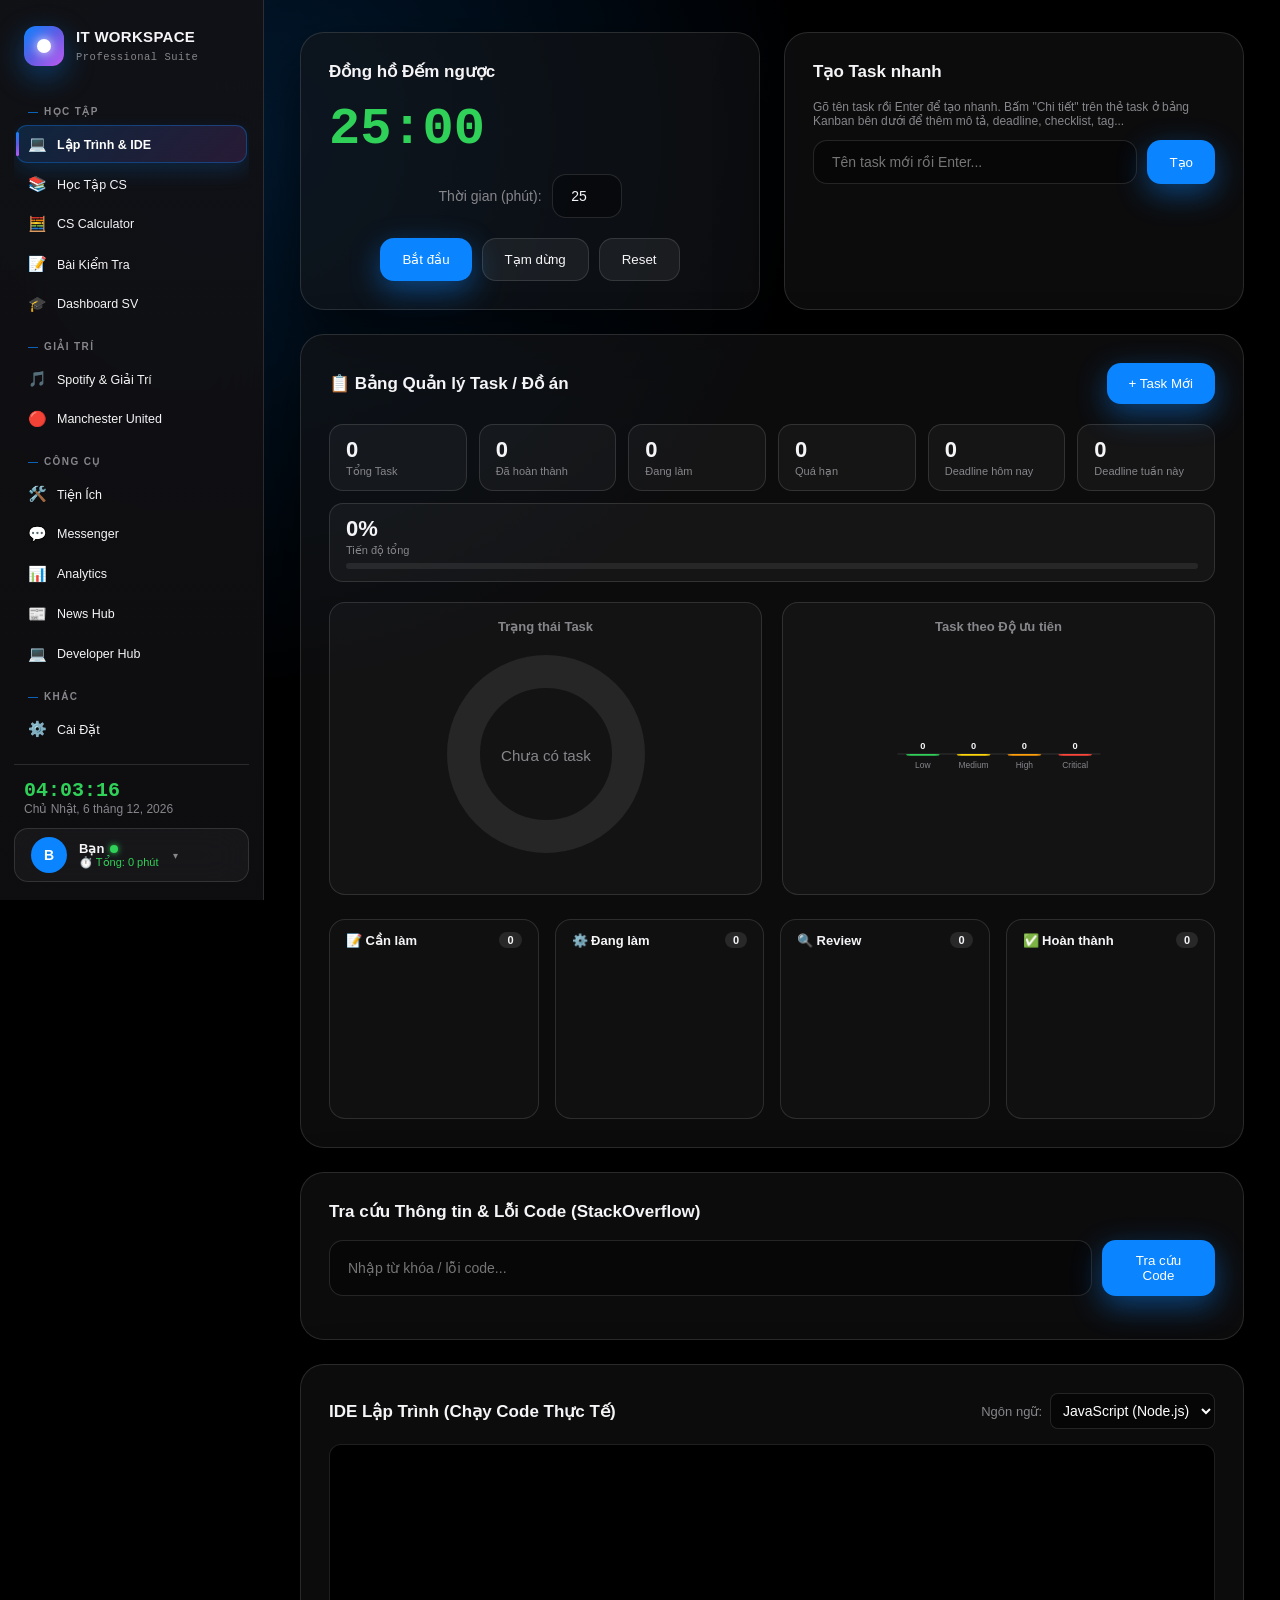
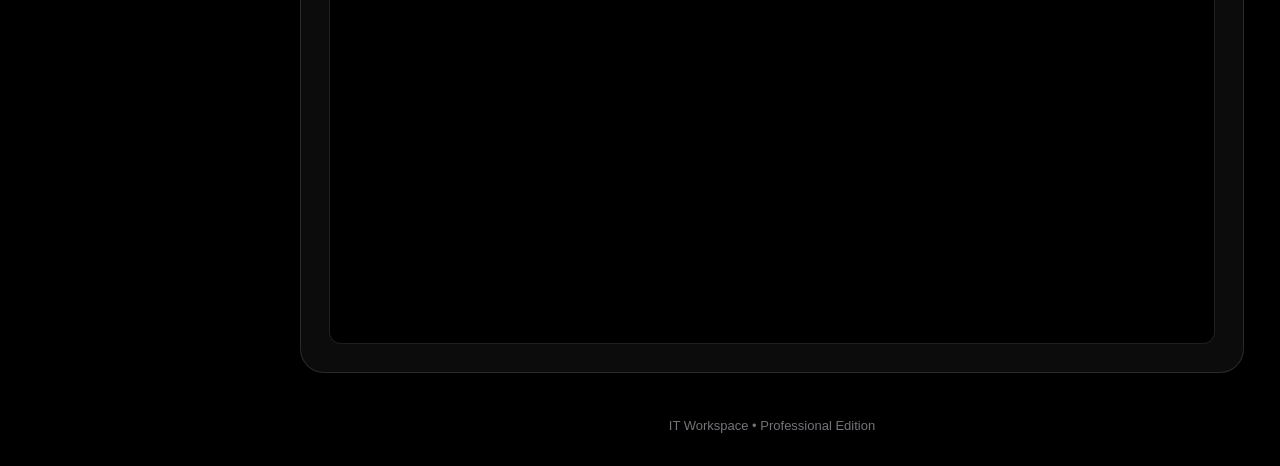
==== commit fb6ed16b: "Add files via upload" ====
--- a/index.html
+++ b/index.html
@@ -7607,6 +7607,43 @@
               </p>
             </div>
 
+            <div
+              style="
+                margin-bottom: 20px;
+                background: rgba(255, 255, 255, 0.03);
+                padding: 16px;
+                border-radius: 16px;
+                border: 1px solid var(--apple-glass-border);
+              "
+            >
+              <label class="field-label"
+                >⚡ TheSportsDB API Key (dùng cho Tỷ số trực tiếp MU, mặc định
+                dùng key dùng thử "3"):</label
+              >
+              <input
+                type="password"
+                id="settingSportsDbApiKey"
+                placeholder="Để trống để dùng key dùng thử mặc định..."
+                oninput="saveSportsDbApiKey()"
+              />
+              <p
+                style="
+                  font-size: 11px;
+                  color: var(--text-muted);
+                  margin-top: 8px;
+                "
+              >
+                Đăng ký key riêng miễn phí tại
+                <a
+                  href="https://www.thesportsdb.com/api.php"
+                  target="_blank"
+                  style="color: var(--accent)"
+                  >TheSportsDB</a
+                >
+                nếu key dùng thử bị giới hạn tốc độ.
+              </p>
+            </div>
+
             <div style="display: flex; gap: 10px; margin-top: 15px">
               <button
                 class="btn-primary"
@@ -8108,6 +8145,125 @@
 
           <!-- ================= 🏠 TỔNG QUAN ================= -->
           <div id="mu-overview" class="mu-subpanel active">
+            <!-- ============================================================
+               MỤC MỚI 1: TỶ SỐ TRỰC TIẾP (dữ liệu thật qua TheSportsDB API,
+               miễn phí không cần đăng ký — tự động làm mới mỗi 60 giây)
+          ============================================================= -->
+            <div class="card">
+              <h2>⚡ Tỷ Số Trực Tiếp</h2>
+              <p
+                style="
+                  font-size: 11px;
+                  color: var(--text-muted);
+                  margin-bottom: 14px;
+                "
+              >
+                ⚠️ Dùng TheSportsDB (miễn phí, key dùng thử "3" mặc định — có
+                thể đổi trong ⚙️ Cài Đặt). Gói miễn phí không đảm bảo dữ liệu
+                phút-theo-phút khi trận đang diễn ra, trạng thái LIVE được suy
+                luận dựa trên thời điểm trận đấu gần đây nhất.
+              </p>
+              <div id="muLiveScoreBox">
+                <p style="font-size: 12px; color: var(--text-muted)">
+                  ⏳ Đang tải...
+                </p>
+              </div>
+            </div>
+
+            <!-- ============================================================
+               MỤC MỚI 2: WIDGET THỜI TIẾT (Open-Meteo, miễn phí không cần
+               key — xin vị trí người dùng nếu được cấp quyền)
+          ============================================================= -->
+            <div class="card">
+              <h2>🌦 Thời Tiết</h2>
+              <div
+                style="
+                  display: flex;
+                  gap: 8px;
+                  margin-bottom: 14px;
+                  flex-wrap: wrap;
+                "
+              >
+                <input
+                  type="text"
+                  id="muWeatherCityInput"
+                  placeholder="Nhập thành phố (hoặc để trống dùng vị trí của bạn)..."
+                  style="flex: 1; min-width: 180px"
+                  onkeydown="if (event.key === 'Enter') loadMuWeather();"
+                />
+                <button class="btn-primary" onclick="loadMuWeather()">
+                  Xem
+                </button>
+                <button
+                  class="btn-secondary"
+                  onclick="loadMuWeatherByLocation()"
+                >
+                  📍 Vị trí của tôi
+                </button>
+              </div>
+              <div id="muWeatherBox"></div>
+            </div>
+
+            <!-- ============================================================
+               MỤC MỚI 3: GIÁ XĂNG VIỆT NAM (không có API công khai đáng tin
+               cậy cho giá xăng thời gian thực → cập nhật thủ công mỗi lần
+               Nhà nước điều chỉnh giá, lưu LocalStorage, vẽ biểu đồ đường)
+          ============================================================= -->
+            <div class="card">
+              <h2>⛽ Giá Xăng Việt Nam</h2>
+              <p
+                style="
+                  font-size: 11px;
+                  color: var(--text-muted);
+                  margin-bottom: 14px;
+                "
+              >
+                ⚠️ Không có API công khai đáng tin cậy cho giá xăng Việt Nam
+                theo thời gian thực — tự thêm mỗi lần Liên Bộ Công Thương - Tài
+                chính điều chỉnh giá, hệ thống tự tính mức tăng/giảm và vẽ biểu
+                đồ.
+              </p>
+              <div class="grid-2">
+                <input type="date" id="gasPriceDate" />
+                <input
+                  type="number"
+                  id="gasPriceValue"
+                  placeholder="Giá (đồng/lít), VD: 20560"
+                  min="0"
+                />
+              </div>
+              <button
+                class="btn-primary"
+                style="margin-top: 10px"
+                onclick="addGasPriceEntry()"
+              >
+                + Thêm lần điều chỉnh
+              </button>
+
+              <div
+                class="task-stats-row"
+                id="gasPriceCurrentRow"
+                style="margin-top: 16px"
+              ></div>
+              <svg
+                id="gasPriceChart"
+                viewBox="0 0 400 160"
+                style="width: 100%; max-width: 500px; margin-top: 10px"
+              ></svg>
+
+              <h3 style="font-size: 14px; margin: 16px 0 8px">
+                📜 Lịch sử điều chỉnh gần đây
+              </h3>
+              <table class="bigo-table" id="gasPriceHistoryTable">
+                <tr>
+                  <th>Ngày</th>
+                  <th>Giá (đồng/lít)</th>
+                  <th>Thay đổi</th>
+                  <th></th>
+                </tr>
+              </table>
+            </div>
+
             <!-- TRẬN ĐẤU TIẾP THEO + COUNTDOWN -->
             <div class="card">
               <h2>⏭️ Trận Đấu Tiếp Theo</h2>
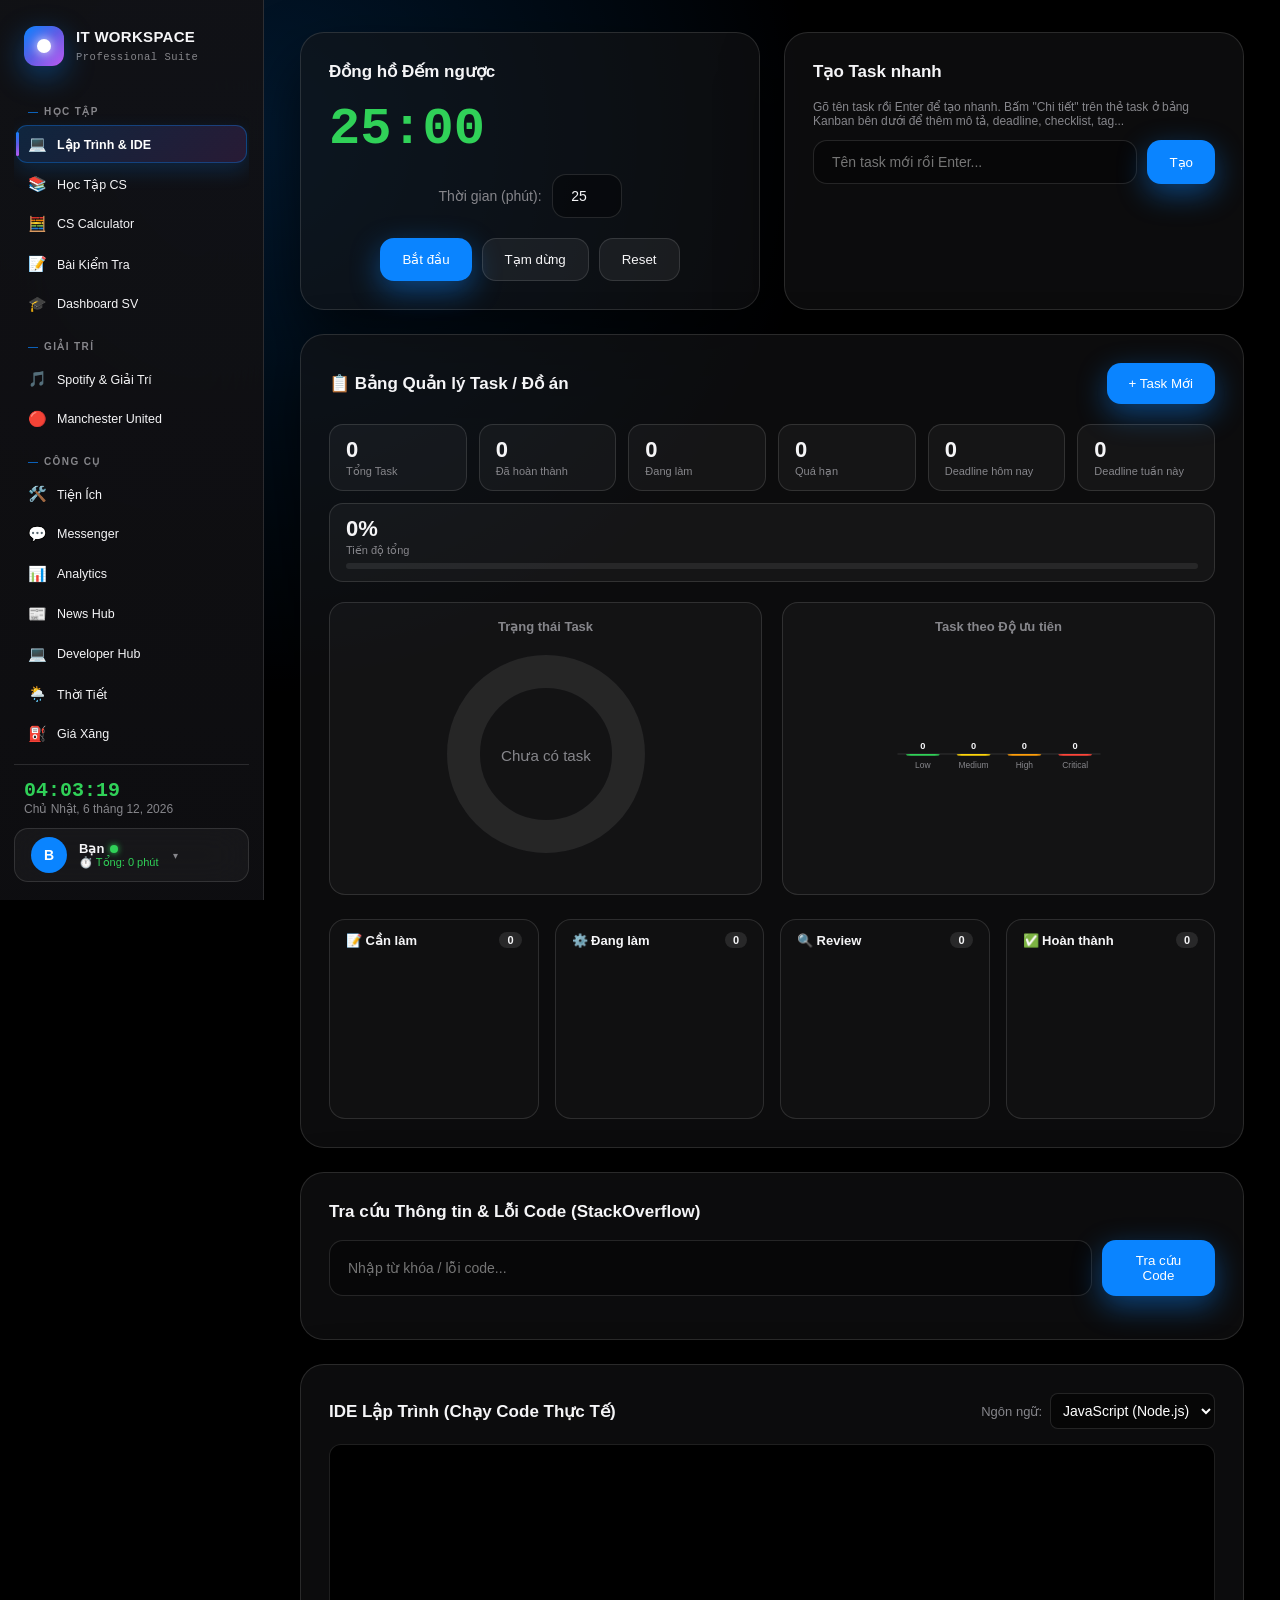
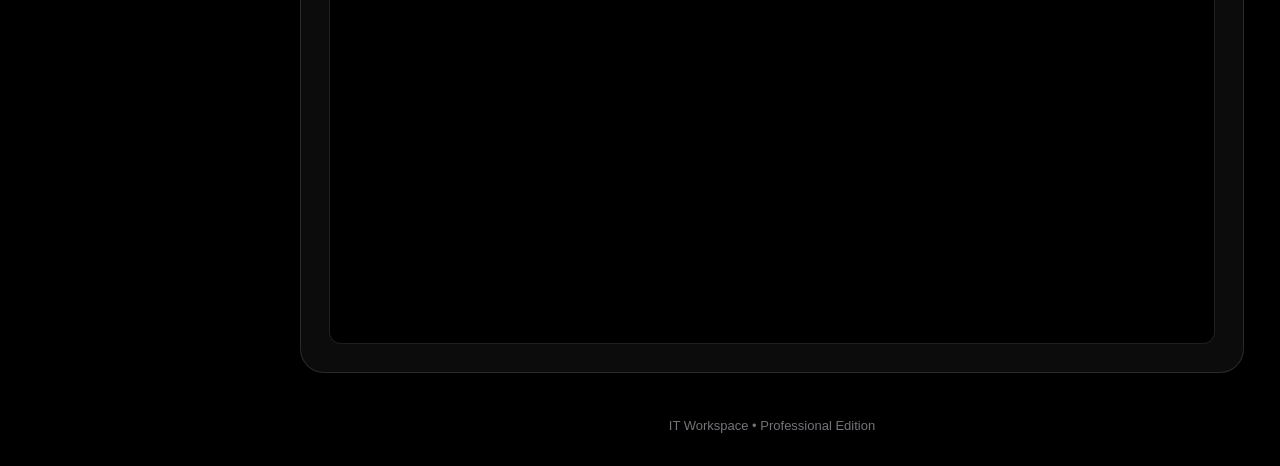
==== commit b3a17d03: "Add files via upload" ====
--- a/index.html
+++ b/index.html
@@ -79,6 +79,14 @@
           <button class="tab-btn" data-tab="devhub">
             <span class="tab-icon">💻</span
             ><span class="tab-label-text">Developer Hub</span>
+          </button>
+          <button class="tab-btn" data-tab="weather">
+            <span class="tab-icon">🌦️</span
+            ><span class="tab-label-text">Thời Tiết</span>
+          </button>
+          <button class="tab-btn" data-tab="gasprice">
+            <span class="tab-icon">⛽</span
+            ><span class="tab-label-text">Giá Xăng</span>
           </button>
 
           <div class="sidebar-group-label">Khác</div>
@@ -8146,11 +8154,28 @@
           <!-- ================= 🏠 TỔNG QUAN ================= -->
           <div id="mu-overview" class="mu-subpanel active">
             <!-- ============================================================
-               MỤC MỚI 1: TỶ SỐ TRỰC TIẾP (dữ liệu thật qua TheSportsDB API,
-               miễn phí không cần đăng ký — tự động làm mới mỗi 60 giây)
+               A + B: TRẬN ĐẤU MU — HOÀN TOÀN TỰ ĐỘNG (TheSportsDB API)
+               - Nếu đang LIVE: chỉ hiện trận đó.
+               - Nếu không: hiện trận gần nhất + trận tiếp theo.
+               Không yêu cầu người dùng nhập bất kỳ thông tin gì.
           ============================================================= -->
             <div class="card">
-              <h2>⚡ Tỷ Số Trực Tiếp</h2>
+              <div
+                style="
+                  display: flex;
+                  justify-content: space-between;
+                  align-items: center;
+                  flex-wrap: wrap;
+                  gap: 8px;
+                  margin-bottom: 4px;
+                "
+              >
+                <h2 style="margin: 0">⚡ Trận Đấu Manchester United</h2>
+                <span
+                  id="muLastUpdatedLabel"
+                  style="font-size: 11px; color: var(--text-muted)"
+                ></span>
+              </div>
               <p
                 style="
                   font-size: 11px;
@@ -8158,265 +8183,42 @@
                   margin-bottom: 14px;
                 "
               >
-                ⚠️ Dùng TheSportsDB (miễn phí, key dùng thử "3" mặc định — có
-                thể đổi trong ⚙️ Cài Đặt). Gói miễn phí không đảm bảo dữ liệu
-                phút-theo-phút khi trận đang diễn ra, trạng thái LIVE được suy
-                luận dựa trên thời điểm trận đấu gần đây nhất.
+                Tự động lấy dữ liệu từ TheSportsDB, làm mới liên tục — không cần
+                nhập hay tìm kiếm gì cả.
               </p>
               <div id="muLiveScoreBox">
                 <p style="font-size: 12px; color: var(--text-muted)">
+                  ⏳ Đang tải dữ liệu...
+                </p>
+              </div>
+            </div>
+
+            <!-- ============================================================
+               C: LỊCH THI ĐẤU SẮP TỚI — tự động (TheSportsDB API)
+          ============================================================= -->
+            <div class="card">
+              <h2>📅 Lịch Thi Đấu Sắp Tới</h2>
+              <div id="muUpcomingFixturesBox">
+                <p style="font-size: 12px; color: var(--text-muted)">
                   ⏳ Đang tải...
                 </p>
               </div>
             </div>
 
             <!-- ============================================================
-               MỤC MỚI 2: WIDGET THỜI TIẾT (Open-Meteo, miễn phí không cần
-               key — xin vị trí người dùng nếu được cấp quyền)
+               D: KẾT QUẢ GẦN ĐÂY — tự động, có phân loại Thắng/Hòa/Thua
+               (TheSportsDB API)
           ============================================================= -->
             <div class="card">
-              <h2>🌦 Thời Tiết</h2>
-              <div
-                style="
-                  display: flex;
-                  gap: 8px;
-                  margin-bottom: 14px;
-                  flex-wrap: wrap;
-                "
-              >
-                <input
-                  type="text"
-                  id="muWeatherCityInput"
-                  placeholder="Nhập thành phố (hoặc để trống dùng vị trí của bạn)..."
-                  style="flex: 1; min-width: 180px"
-                  onkeydown="if (event.key === 'Enter') loadMuWeather();"
-                />
-                <button class="btn-primary" onclick="loadMuWeather()">
-                  Xem
-                </button>
-                <button
-                  class="btn-secondary"
-                  onclick="loadMuWeatherByLocation()"
-                >
-                  📍 Vị trí của tôi
-                </button>
-              </div>
-              <div id="muWeatherBox"></div>
-            </div>
-
-            <!-- ============================================================
-               MỤC MỚI 3: GIÁ XĂNG VIỆT NAM (không có API công khai đáng tin
-               cậy cho giá xăng thời gian thực → cập nhật thủ công mỗi lần
-               Nhà nước điều chỉnh giá, lưu LocalStorage, vẽ biểu đồ đường)
-          ============================================================= -->
-            <div class="card">
-              <h2>⛽ Giá Xăng Việt Nam</h2>
-              <p
-                style="
-                  font-size: 11px;
-                  color: var(--text-muted);
-                  margin-bottom: 14px;
-                "
-              >
-                ⚠️ Không có API công khai đáng tin cậy cho giá xăng Việt Nam
-                theo thời gian thực — tự thêm mỗi lần Liên Bộ Công Thương - Tài
-                chính điều chỉnh giá, hệ thống tự tính mức tăng/giảm và vẽ biểu
-                đồ.
-              </p>
-              <div class="grid-2">
-                <input type="date" id="gasPriceDate" />
-                <input
-                  type="number"
-                  id="gasPriceValue"
-                  placeholder="Giá (đồng/lít), VD: 20560"
-                  min="0"
-                />
-              </div>
-              <button
-                class="btn-primary"
-                style="margin-top: 10px"
-                onclick="addGasPriceEntry()"
-              >
-                + Thêm lần điều chỉnh
-              </button>
-
-              <div
-                class="task-stats-row"
-                id="gasPriceCurrentRow"
-                style="margin-top: 16px"
-              ></div>
-              <svg
-                id="gasPriceChart"
-                viewBox="0 0 400 160"
-                style="width: 100%; max-width: 500px; margin-top: 10px"
-              ></svg>
-
-              <h3 style="font-size: 14px; margin: 16px 0 8px">
-                📜 Lịch sử điều chỉnh gần đây
-              </h3>
-              <table class="bigo-table" id="gasPriceHistoryTable">
-                <tr>
-                  <th>Ngày</th>
-                  <th>Giá (đồng/lít)</th>
-                  <th>Thay đổi</th>
-                  <th></th>
-                </tr>
-              </table>
-            </div>
-
-            <!-- TRẬN ĐẤU TIẾP THEO + COUNTDOWN -->
-            <div class="card">
-              <h2>⏭️ Trận Đấu Tiếp Theo</h2>
-              <p
-                style="
-                  font-size: 12px;
-                  color: var(--text-muted);
-                  margin-bottom: 14px;
-                "
-              >
-                ⚠️ Không có nguồn dữ liệu lịch thi đấu trực tiếp miễn phí đủ tin
-                cậy để nhúng không cần backend — bạn tự nhập thông tin trận đấu,
-                hệ thống sẽ tự đếm ngược thời gian thực.
-              </p>
-              <div class="grid-2">
-                <input
-                  type="text"
-                  id="muNextOpponent"
-                  placeholder="Đối thủ..."
-                />
-                <select id="muNextCompetition">
-                  <option value="Premier League">Premier League</option>
-                  <option value="FA Cup">FA Cup</option>
-                  <option value="League Cup">League Cup</option>
-                  <option value="Europa League">Europa League</option>
-                  <option value="Friendly">Giao hữu</option>
-                </select>
-              </div>
-              <div class="grid-2" style="margin-top: 14px">
-                <input type="datetime-local" id="muNextDateTime" />
-                <input
-                  type="text"
-                  id="muNextVenue"
-                  placeholder="Sân thi đấu..."
-                />
-              </div>
-              <button
-                class="btn-primary"
-                style="margin-top: 14px"
-                onclick="saveMuNextMatch()"
-              >
-                💾 Lưu trận đấu
-              </button>
-
-              <div id="muCountdownBox" class="mu-countdown-box"></div>
-            </div>
-
-            <!-- LIVE MATCH CENTER (theo dõi trực tiếp thủ công) -->
-            <div class="card">
-              <h2>📈 Live Match Center</h2>
-              <p
-                style="
-                  font-size: 12px;
-                  color: var(--text-muted);
-                  margin-bottom: 14px;
-                "
-              >
-                ⚠️ Không có feed dữ liệu trực tiếp thật (cần trả phí + backend)
-                — đây là bảng theo dõi trận đấu <b>thủ công</b>, giúp bạn tự ghi
-                lại diễn biến khi đang xem trận đấu thật.
-              </p>
-              <div class="grid-2">
-                <div>
-                  <label class="field-label">Tỷ số MU</label>
-                  <input
-                    type="number"
-                    id="muLiveScoreHome"
-                    value="0"
-                    min="0"
-                    onchange="saveMuLiveMatch()"
-                  />
-                </div>
-                <div>
-                  <label class="field-label">Tỷ số đối thủ</label>
-                  <input
-                    type="number"
-                    id="muLiveScoreAway"
-                    value="0"
-                    min="0"
-                    onchange="saveMuLiveMatch()"
-                  />
-                </div>
-              </div>
-              <div
-                class="task-stats-row"
-                id="muLiveStatsRow"
-                style="margin-top: 16px"
-              ></div>
-              <div class="grid-2" style="margin-top: 14px">
-                <div>
-                  <label class="field-label">Possession MU (%)</label>
-                  <input
-                    type="number"
-                    id="muLivePossession"
-                    value="50"
-                    min="0"
-                    max="100"
-                    onchange="saveMuLiveMatch()"
-                  />
-                </div>
-                <div>
-                  <label class="field-label">Shots (Tổng / Trúng đích)</label>
-                  <input
-                    type="text"
-                    id="muLiveShots"
-                    placeholder="VD: 12/5"
-                    onchange="saveMuLiveMatch()"
-                  />
-                </div>
-              </div>
-              <button
-                class="btn-secondary"
-                style="margin-top: 14px"
-                onclick="addMuMatchEvent()"
-              >
-                + Ghi sự kiện trận đấu
-              </button>
-              <input
-                type="text"
-                id="muMatchEventInput"
-                placeholder="VD: 45' Bàn thắng - Rashford"
-                style="margin-top: 8px"
-              />
-              <div
-                class="osi-log"
-                id="muMatchTimeline"
-                style="margin-top: 14px"
-              ></div>
-            </div>
-
-            <!-- KẾT QUẢ GẦN ĐÂY (giữ nguyên iframe fctables.com đã có sẵn) -->
-            <div class="card">
               <h2>📋 Kết Quả Gần Đây</h2>
-              <div
-                style="
-                  border-radius: 14px;
-                  overflow: hidden;
-                  height: 500px;
-                  border: 1px solid var(--apple-glass-border);
-                  margin-top: 15px;
-                "
-              >
-                <iframe
-                  src="https://www.fctables.com/teams/manchester-united-195973/iframe/?type=team-recent-matches&lang=en&past=4&future=4&title=Manchester+United"
-                  width="100%"
-                  height="100%"
-                  frameborder="0"
-                  scrolling="yes"
-                ></iframe>
-              </div>
-            </div>
-
-            <!-- BXH PREMIER LEAGUE (cập nhật thủ công) -->
+              <div id="muRecentResultsBox">
+                <p style="font-size: 12px; color: var(--text-muted)">
+                  ⏳ Đang tải...
+                </p>
+              </div>
+            </div>
+
+            <!-- BXH PREMIER LEAGUE (mục có sẵn từ trước, giữ nguyên không đổi) -->
             <div class="card">
               <h2>🏆 Bảng Xếp Hạng Premier League</h2>
               <p
@@ -9467,6 +9269,105 @@
           </div>
         </section>
 
+        <!-- TAB MỚI: THỜI TIẾT (tự động, ưu tiên Geolocation, Open-Meteo miễn phí) -->
+        <section class="panel" id="panel-weather">
+          <div class="card">
+            <div
+              style="
+                display: flex;
+                justify-content: space-between;
+                align-items: center;
+                flex-wrap: wrap;
+                gap: 8px;
+                margin-bottom: 4px;
+              "
+            >
+              <h2 style="margin: 0">🌦️ Thời Tiết</h2>
+              <span
+                id="weatherLastUpdatedLabel"
+                style="font-size: 11px; color: var(--text-muted)"
+              ></span>
+            </div>
+            <p
+              style="
+                font-size: 11px;
+                color: var(--text-muted);
+                margin-bottom: 16px;
+              "
+            >
+              Tự động xin vị trí của bạn (Geolocation) để lấy thời tiết chính
+              xác; nếu bạn từ chối quyền vị trí, hệ thống dùng Hà Nội làm mặc
+              định.
+            </p>
+            <div id="weatherTabBox">
+              <p style="font-size: 12px; color: var(--text-muted)">
+                ⏳ Đang lấy vị trí và tải dữ liệu thời tiết...
+              </p>
+            </div>
+          </div>
+        </section>
+
+        <!-- TAB MỚI: GIÁ XĂNG (không có API công khai/CORS-friendly cho VN — xem ghi chú) -->
+        <section class="panel" id="panel-gasprice">
+          <div class="card">
+            <h2>⛽ Giá Xăng Việt Nam</h2>
+            <p
+              style="
+                font-size: 11px;
+                color: var(--text-muted);
+                margin-bottom: 14px;
+              "
+            >
+              ⚠️ <b>Ghi chú minh bạch:</b> hiện không tồn tại API công khai, hợp
+              pháp và ổn định để lấy giá xăng Việt Nam trực tiếp từ trình duyệt
+              (không có backend riêng) — Petrolimex không mở CORS cho web bên
+              ngoài, các dự án cộng đồng (vietfuel-api...) đều yêu cầu tự host
+              backend. Vì vậy mục này cập nhật thủ công mỗi lần Liên Bộ Công
+              Thương - Tài chính công bố điều chỉnh, hệ thống tự tính chênh lệch
+              và vẽ biểu đồ ngay khi có dữ liệu mới.
+            </p>
+            <div class="grid-2">
+              <input type="date" id="gasPriceDate" />
+              <input
+                type="number"
+                id="gasPriceValue"
+                placeholder="Giá (đồng/lít), VD: 20560"
+                min="0"
+              />
+            </div>
+            <button
+              class="btn-primary"
+              style="margin-top: 10px"
+              onclick="addGasPriceEntry()"
+            >
+              + Thêm lần điều chỉnh
+            </button>
+
+            <div
+              class="task-stats-row"
+              id="gasPriceCurrentRow"
+              style="margin-top: 16px"
+            ></div>
+            <svg
+              id="gasPriceChart"
+              viewBox="0 0 400 160"
+              style="width: 100%; max-width: 500px; margin-top: 10px"
+            ></svg>
+
+            <h3 style="font-size: 14px; margin: 16px 0 8px">
+              📜 Lịch sử điều chỉnh gần đây
+            </h3>
+            <table class="bigo-table" id="gasPriceHistoryTable">
+              <tr>
+                <th>Ngày</th>
+                <th>Giá (đồng/lít)</th>
+                <th>Thay đổi</th>
+                <th></th>
+              </tr>
+            </table>
+          </div>
+        </section>
+
         <footer>IT Workspace • Professional Edition</footer>
       </div>
     </div>
--- a/styles.css
+++ b/styles.css
@@ -237,7 +237,7 @@
   top: 6px;
   bottom: 6px;
   left: 6px;
-  width: calc((100% - 20px) / 13);
+  width: calc((100% - 20px) / 15);
   background: rgba(255, 255, 255, 0.12);
   border: 1px solid rgba(255, 255, 255, 0.18);
   border-radius: 12px;
